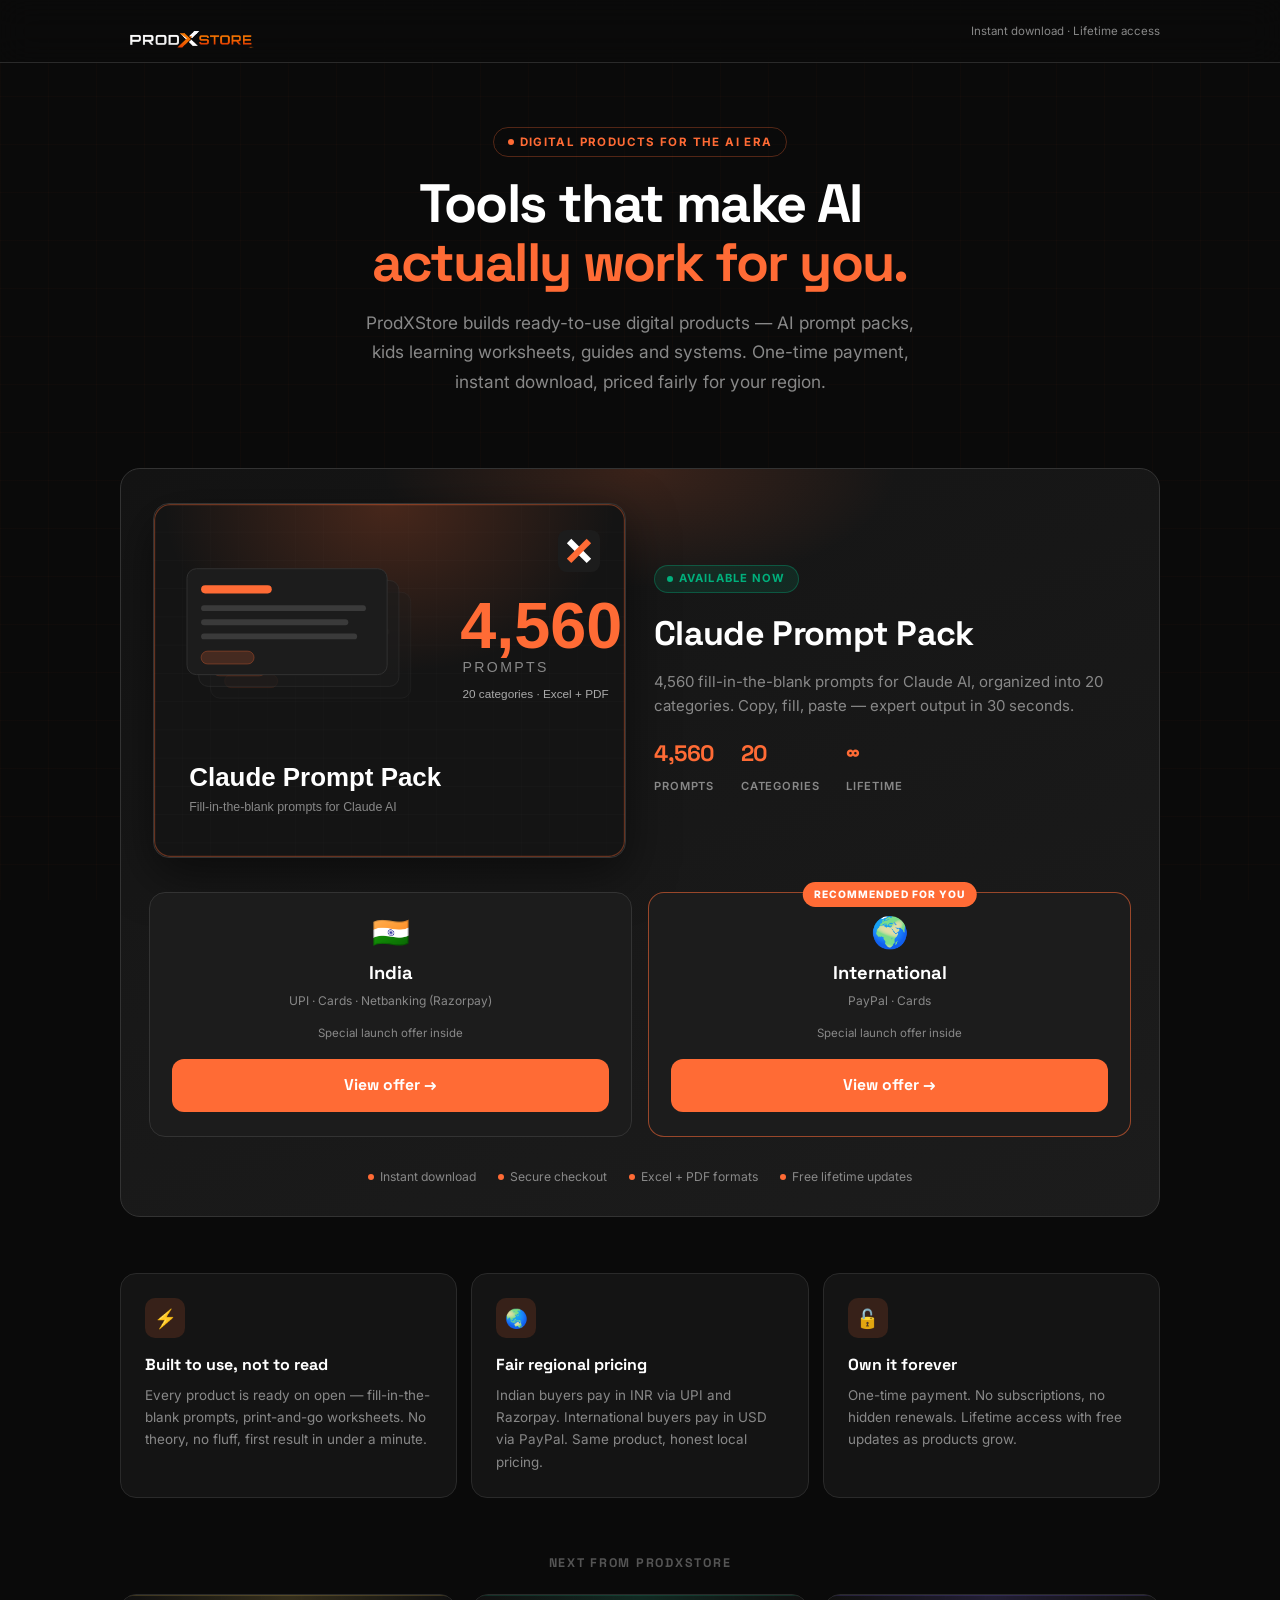
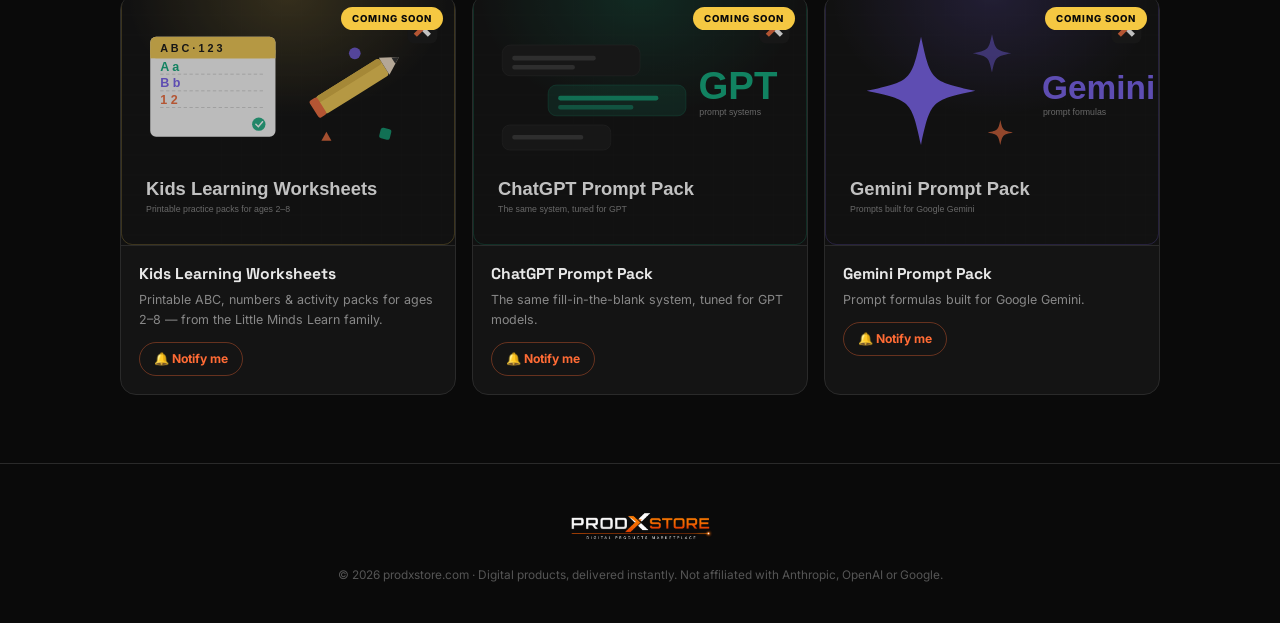
==== index.html @ 508f43ea "gumload updated" ====
<!DOCTYPE html>
<html lang="en">

<head>
  <meta charset="UTF-8" />
  <meta name="viewport" content="width=device-width,initial-scale=1.0" />
  <title>ProdXStore — Digital Products for the AI Era</title>
  <meta name="description"
    content="ProdXStore builds ready-to-use digital products — AI prompt packs, kids learning worksheets, guides and tools. Instant download, lifetime access, regional pricing." />
  <link rel="icon" type="image/png" href="/favicon-32.png" />
  <link rel="apple-touch-icon" href="/icon-192.png" />
  <link rel="preconnect" href="https://fonts.googleapis.com" />
  <link rel="preconnect" href="https://fonts.gstatic.com" crossorigin />
  <link
    href="https://fonts.googleapis.com/css2?family=Space+Grotesk:wght@400;500;600;700;800&family=Inter:wght@300;400;500;600&display=swap"
    rel="stylesheet" />
  <style>
    /* ── RESET & BASE ────────────────────────────────────── */
    *,
    *::before,
    *::after {
      box-sizing: border-box;
      margin: 0;
      padding: 0
    }

    html {
      scroll-behavior: smooth
    }

    body {
      font-family: 'Inter', sans-serif;
      background: #0A0A0A;
      color: #E8E8E8;
      line-height: 1.6;
      overflow-x: hidden
    }

    button {
      cursor: pointer;
      font-family: inherit;
      border: none;
      outline: none
    }

    a {
      color: inherit;
      text-decoration: none
    }

    img,
    svg {
      display: block;
      max-width: 100%
    }

    /* ── CSS VARS ────────────────────────────────────────── */
    :root {
      --bg: #0A0A0A;
      --s1: #141414;
      --s2: #1C1C1C;
      --s3: #242424;
      --border: #2A2A2A;
      --border2: #333;
      --or: #FF6B35;
      --or2: #C0501F;
      --or3: rgba(255, 107, 53, 0.15);
      --wh: #FFFFFF;
      --tx: #E8E8E8;
      --mu: #888;
      --su: #555;
      --gold: #F5C842;
      --green: #00B07C;
      --purple: #7B61FF;
    }

    /* ── BACKGROUND GRID ─────────────────────────────────── */
    body::before {
      content: '';
      position: fixed;
      inset: 0;
      background-image: linear-gradient(rgba(255, 107, 53, 0.025) 1px, transparent 1px), linear-gradient(90deg, rgba(255, 107, 53, 0.025) 1px, transparent 1px);
      background-size: 48px 48px;
      pointer-events: none;
      z-index: 0
    }

    .wrap {
      max-width: 1080px;
      margin: 0 auto;
      padding: 0 20px;
      position: relative;
      z-index: 1
    }

    /* ── NAVBAR ──────────────────────────────────────────── */
    nav {
      position: sticky;
      top: 0;
      z-index: 100;
      background: rgba(10, 10, 10, .9);
      backdrop-filter: blur(16px);
      border-bottom: 1px solid var(--border)
    }

    .nav-in {
      max-width: 1080px;
      margin: 0 auto;
      padding: 0 20px;
      height: 62px;
      display: flex;
      align-items: center;
      justify-content: space-between
    }

    .brand {
      display: flex;
      align-items: center;
      gap: 10px
    }

    .brand .mark {
      width: 32px;
      height: 32px;
      flex-shrink: 0
    }

    .brand .word {
      font-family: 'Space Grotesk', sans-serif;
      font-weight: 800;
      font-size: 1.15rem;
      color: var(--wh);
      letter-spacing: -.02em
    }

    .brand .word span {
      color: var(--or)
    }

    .nav-note {
      font-size: .72rem;
      color: var(--mu);
      display: none
    }

    @media(min-width:600px) {
      .nav-note {
        display: block
      }
    }

    /* ── HERO ────────────────────────────────────────────── */
    .hero {
      padding: 64px 0 36px;
      text-align: center
    }

    .eyebrow {
      display: inline-flex;
      align-items: center;
      gap: 6px;
      font-size: .72rem;
      font-weight: 700;
      letter-spacing: .12em;
      text-transform: uppercase;
      color: var(--or);
      border: 1px solid rgba(255, 107, 53, .3);
      border-radius: 999px;
      padding: 5px 14px;
      margin-bottom: 18px
    }

    .eyebrow::before {
      content: '';
      width: 6px;
      height: 6px;
      border-radius: 50%;
      background: var(--or);
      animation: pulse 2s infinite
    }

    @keyframes pulse {

      0%,
      100% {
        opacity: 1
      }

      50% {
        opacity: .35
      }
    }

    .hero h1 {
      font-family: 'Space Grotesk', sans-serif;
      font-size: clamp(30px, 4.8vw, 54px);
      font-weight: 800;
      color: var(--wh);
      letter-spacing: -.03em;
      line-height: 1.08;
      margin-bottom: 16px
    }

    .hero h1 em {
      font-style: normal;
      color: var(--or)
    }

    .hero p {
      font-size: clamp(.95rem, 1.8vw, 1.08rem);
      color: var(--mu);
      max-width: 560px;
      margin: 0 auto;
      line-height: 1.7
    }

    /* ── FLAGSHIP PRODUCT CARD ───────────────────────────── */
    .shelf {
      padding: 36px 0 8px
    }

    .card {
      background: linear-gradient(160deg, var(--s1), var(--s2));
      border: 1px solid var(--border2);
      border-radius: 20px;
      overflow: hidden;
      position: relative
    }

    .card::before {
      content: '';
      position: absolute;
      top: -120px;
      left: 50%;
      transform: translateX(-50%);
      width: 520px;
      height: 240px;
      background: radial-gradient(ellipse, rgba(255, 107, 53, .16), transparent 70%);
      pointer-events: none
    }

    .card-top {
      display: grid;
      grid-template-columns: 1fr 1fr;
      gap: 28px;
      align-items: center;
      padding: 34px 32px 8px;
      position: relative
    }

    @media(max-width:820px) {
      .card-top {
        grid-template-columns: 1fr;
        padding: 26px 22px 4px
      }
    }

    .card-cover {
      border-radius: 16px;
      overflow: hidden;
      border: 1px solid var(--border2);
      box-shadow: 0 16px 48px rgba(0, 0, 0, .5)
    }

    .card-cover img {
      width: 100%;
      height: auto
    }

    .card-info {
      text-align: left
    }

    @media(max-width:820px) {
      .card-info {
        text-align: center
      }
    }

    .badge-live {
      display: inline-flex;
      align-items: center;
      gap: 6px;
      background: rgba(0, 176, 124, .12);
      border: 1px solid rgba(0, 176, 124, .35);
      color: var(--green);
      font-size: .7rem;
      font-weight: 700;
      letter-spacing: .1em;
      text-transform: uppercase;
      border-radius: 999px;
      padding: 4px 12px;
      margin-bottom: 14px
    }

    .badge-live::before {
      content: '';
      width: 6px;
      height: 6px;
      border-radius: 50%;
      background: var(--green)
    }

    .card-title {
      font-family: 'Space Grotesk', sans-serif;
      font-size: clamp(24px, 3.2vw, 34px);
      font-weight: 800;
      color: var(--wh);
      letter-spacing: -.02em;
      margin-bottom: 8px
    }

    .card-sub {
      color: var(--mu);
      font-size: .94rem;
      margin-bottom: 18px
    }

    .facts {
      display: flex;
      gap: 8px 26px;
      flex-wrap: wrap
    }

    @media(max-width:820px) {
      .facts {
        justify-content: center
      }
    }

    .fact b {
      font-family: 'Space Grotesk', sans-serif;
      display: block;
      font-size: 1.4rem;
      font-weight: 800;
      color: var(--or);
      letter-spacing: -.02em
    }

    .fact span {
      font-size: .7rem;
      color: var(--mu);
      text-transform: uppercase;
      letter-spacing: .08em;
      font-weight: 600
    }

    .doors {
      display: grid;
      grid-template-columns: 1fr 1fr;
      gap: 16px;
      padding: 26px 28px 30px;
      position: relative
    }

    @media(max-width:640px) {
      .doors {
        grid-template-columns: 1fr;
        padding: 22px 18px 24px
      }
    }

    .door {
      display: block;
      background: var(--s2);
      border: 1px solid var(--border2);
      border-radius: 16px;
      padding: 24px 22px;
      text-align: center;
      transition: transform .2s, border-color .2s, box-shadow .2s;
      position: relative
    }

    .door:hover {
      transform: translateY(-3px);
      border-color: var(--or);
      box-shadow: 0 12px 40px rgba(255, 107, 53, .14)
    }

    .door .flag {
      font-size: 1.9rem;
      line-height: 1;
      margin-bottom: 10px
    }

    .door h3 {
      font-family: 'Space Grotesk', sans-serif;
      font-size: 1.15rem;
      font-weight: 700;
      color: var(--wh);
      margin-bottom: 4px
    }

    .door .pay {
      font-size: .75rem;
      color: var(--mu);
      margin-bottom: 14px
    }

    .door .once {
      font-size: .72rem;
      color: var(--mu);
      margin-bottom: 16px
    }

    .door .go {
      display: inline-flex;
      align-items: center;
      justify-content: center;
      gap: 8px;
      width: 100%;
      background: var(--or);
      color: #fff;
      font-family: 'Space Grotesk', sans-serif;
      font-weight: 800;
      font-size: .98rem;
      border-radius: 12px;
      padding: 14px;
      transition: background .2s
    }

    .door:hover .go {
      background: var(--or2)
    }

    .reco {
      position: absolute;
      top: -11px;
      left: 50%;
      transform: translateX(-50%);
      background: var(--or);
      color: #fff;
      font-size: .64rem;
      font-weight: 800;
      letter-spacing: .1em;
      text-transform: uppercase;
      border-radius: 999px;
      padding: 4px 12px;
      white-space: nowrap;
      display: none
    }

    .door.is-reco {
      border-color: rgba(255, 107, 53, .55)
    }

    .door.is-reco .reco {
      display: block
    }

    .trust {
      display: flex;
      justify-content: center;
      gap: 8px 22px;
      flex-wrap: wrap;
      padding: 0 20px 30px;
      position: relative
    }

    .trust span {
      display: flex;
      align-items: center;
      gap: 6px;
      font-size: .76rem;
      color: var(--mu)
    }

    .trust span::before {
      content: '';
      width: 6px;
      height: 6px;
      border-radius: 50%;
      background: var(--or);
      flex-shrink: 0
    }

    /* ── WHY US ──────────────────────────────────────────── */
    .why {
      padding: 48px 0 8px
    }

    .why-grid {
      display: grid;
      grid-template-columns: repeat(3, 1fr);
      gap: 14px
    }

    @media(max-width:760px) {
      .why-grid {
        grid-template-columns: 1fr
      }
    }

    .why-card {
      background: var(--s1);
      border: 1px solid var(--border);
      border-radius: 16px;
      padding: 24px
    }

    .why-card .ic {
      width: 40px;
      height: 40px;
      border-radius: 10px;
      background: var(--or3);
      display: flex;
      align-items: center;
      justify-content: center;
      font-size: 1.15rem;
      margin-bottom: 14px
    }

    .why-card h4 {
      font-family: 'Space Grotesk', sans-serif;
      font-size: 1rem;
      font-weight: 700;
      color: var(--wh);
      margin-bottom: 6px
    }

    .why-card p {
      font-size: .84rem;
      color: var(--mu);
      line-height: 1.65
    }

    /* ── COMING SOON (visual product cards) ──────────────── */
    .soon {
      padding: 48px 0 8px
    }

    .soon-label {
      text-align: center;
      font-family: 'Space Grotesk', sans-serif;
      font-size: .78rem;
      font-weight: 700;
      letter-spacing: .14em;
      text-transform: uppercase;
      color: var(--su);
      margin-bottom: 20px
    }

    .soon-grid {
      display: grid;
      grid-template-columns: repeat(3, 1fr);
      gap: 16px
    }

    @media(max-width:760px) {
      .soon-grid {
        grid-template-columns: 1fr
      }
    }

    .soon-card {
      background: var(--s1);
      border: 1px solid var(--border);
      border-radius: 16px;
      overflow: hidden;
      position: relative;
      transition: transform .2s, border-color .2s
    }

    .soon-card:hover {
      transform: translateY(-3px);
      border-color: var(--border2)
    }

    .soon-cover {
      position: relative;
      border-bottom: 1px solid var(--border)
    }

    .soon-cover img {
      width: 100%;
      height: auto;
      filter: saturate(.85)
    }

    .soon-cover::after {
      content: '';
      position: absolute;
      inset: 0;
      background: rgba(10, 10, 10, .25)
    }

    .soon-tag {
      position: absolute;
      top: 12px;
      right: 12px;
      z-index: 2;
      font-size: .6rem;
      font-weight: 800;
      letter-spacing: .1em;
      text-transform: uppercase;
      color: #0A0A0A;
      background: var(--gold);
      border-radius: 999px;
      padding: 4px 11px
    }

    .soon-body {
      padding: 16px 18px 18px
    }

    .soon-body h4 {
      font-family: 'Space Grotesk', sans-serif;
      font-size: .98rem;
      font-weight: 700;
      color: var(--tx);
      margin-bottom: 3px
    }

    .soon-body p {
      font-size: .78rem;
      color: var(--mu);
      margin-bottom: 12px
    }

    .notify {
      display: inline-flex;
      align-items: center;
      gap: 6px;
      font-size: .76rem;
      font-weight: 700;
      color: var(--or);
      background: none;
      border: 1px solid rgba(255, 107, 53, .35);
      border-radius: 999px;
      padding: 6px 14px;
      transition: background .2s, border-color .2s
    }

    .notify:hover {
      background: var(--or3);
      border-color: var(--or)
    }

    /* ── FOOTER ──────────────────────────────────────────── */
    footer {
      margin-top: 60px;
      border-top: 1px solid var(--border);
      padding: 30px 20px 38px;
      text-align: center;
      position: relative;
      z-index: 1
    }

    .f-brand {
      display: inline-flex;
      align-items: center;
      gap: 9px;
      margin-bottom: 8px
    }

    .f-brand .mark {
      width: 26px;
      height: 26px
    }

    .f-brand .word {
      font-family: 'Space Grotesk', sans-serif;
      font-weight: 800;
      color: var(--wh)
    }

    .f-brand .word span {
      color: var(--or)
    }

    footer p {
      font-size: .74rem;
      color: var(--su)
    }

    .f-links {
      display: flex;
      justify-content: center;
      gap: 18px;
      margin: 8px 0 12px;
      flex-wrap: wrap
    }

    .f-links a {
      font-size: .78rem;
      color: var(--mu);
      transition: color .2s
    }

    .f-links a:hover {
      color: var(--or)
    }

    a:focus-visible,
    button:focus-visible {
      outline: 2px solid var(--or);
      outline-offset: 3px;
      border-radius: 8px
    }

    @media(prefers-reduced-motion:reduce) {

      *,
      *::before,
      *::after {
        animation: none !important;
        transition: none !important
      }
    }
  </style>
</head>

<body>

  <nav>
    <div class="nav-in">
      <a class="brand" href="/" aria-label="ProdXStore home">
        <img src="/assets/logo-nav.png" alt="ProdXStore" style="height:34px;width:auto" />
      </a>
      <div class="nav-note">Instant download · Lifetime access</div>
    </div>
  </nav>

  <header class="hero wrap">
    <div class="eyebrow">Digital products for the AI era</div>
    <h1>Tools that make AI<br /><em>actually work for you.</em></h1>
    <p>ProdXStore builds ready-to-use digital products — AI prompt packs, kids learning worksheets, guides and systems.
      One-time payment, instant download, priced fairly for your region.</p>
  </header>

  <main class="wrap">

    <!-- ═══ FLAGSHIP: CLAUDE PROMPT PACK ═══ -->
    <section class="shelf" aria-label="Claude Prompt Pack">
      <div class="card">
        <div class="card-top">
          <div class="card-cover">
            <img src="/assets/cover-claude.svg" alt="Claude Prompt Pack — 4,560 prompts across 20 categories"
              width="800" height="600" loading="eager" />
          </div>
          <div class="card-info">
            <div class="badge-live">Available now</div>
            <h2 class="card-title">Claude Prompt Pack</h2>
            <p class="card-sub">4,560 fill-in-the-blank prompts for Claude AI, organized into 20 categories. Copy, fill,
              paste — expert output in 30 seconds.</p>
            <div class="facts">
              <div class="fact"><b>4,560</b><span>Prompts</span></div>
              <div class="fact"><b>20</b><span>Categories</span></div>
              <div class="fact"><b>∞</b><span>Lifetime</span></div>
            </div>
          </div>
        </div>

        <div class="doors">
          <a class="door" id="door-in" href="./promptspackindia">
            <span class="reco">Recommended for you</span>
            <div class="flag">🇮🇳</div>
            <h3>India</h3>
            <div class="pay">UPI · Cards · Netbanking (Razorpay)</div>
            <div class="once" style="margin-top:6px">Special launch offer inside</div>
            <span class="go">View offer →</span>
          </a>

          <a class="door" id="door-intl" href="./promptspackinternational">
            <span class="reco">Recommended for you</span>
            <div class="flag">🌍</div>
            <h3>International</h3>
            <div class="pay">PayPal · Cards</div>
            <div class="once" style="margin-top:6px">Special launch offer inside</div>
            <span class="go">View offer →</span>
          </a>
        </div>

        <div class="trust">
          <span>Instant download</span>
          <span>Secure checkout</span>
          <span>Excel + PDF formats</span>
          <span>Free lifetime updates</span>
        </div>
      </div>
    </section>

    <!-- ═══ WHY PRODXSTORE ═══ -->
    <section class="why" aria-label="Why ProdXStore">
      <div class="why-grid">
        <div class="why-card">
          <div class="ic">⚡</div>
          <h4>Built to use, not to read</h4>
          <p>Every product is ready on open — fill-in-the-blank prompts, print-and-go worksheets. No theory, no fluff,
            first result in under a minute.</p>
        </div>
        <div class="why-card">
          <div class="ic">🌏</div>
          <h4>Fair regional pricing</h4>
          <p>Indian buyers pay in INR via UPI and Razorpay. International buyers pay in USD via PayPal. Same product,
            honest local pricing.</p>
        </div>
        <div class="why-card">
          <div class="ic">🔓</div>
          <h4>Own it forever</h4>
          <p>One-time payment. No subscriptions, no hidden renewals. Lifetime access with free updates as products grow.
          </p>
        </div>
      </div>
    </section>

    <!-- ═══ COMING SOON — visual product cards ═══ -->
    <section class="soon" aria-label="Coming soon">
      <div class="soon-label">Next from ProdXStore</div>
      <div class="soon-grid">

        <div class="soon-card">
          <div class="soon-cover">
            <span class="soon-tag">Coming soon</span>
            <img src="/assets/cover-kids.svg" alt="Kids Learning Worksheets — printable practice packs for ages 2 to 8"
              width="800" height="600" loading="lazy" />
          </div>
          <div class="soon-body">
            <h4>Kids Learning Worksheets</h4>
            <p>Printable ABC, numbers &amp; activity packs for ages 2–8 — from the Little Minds Learn family.</p>
            <a class="notify" href="mailto:hello@prodxstore.com?subject=Notify%20me%3A%20Kids%20Worksheets">🔔 Notify
              me</a>
          </div>
        </div>

        <div class="soon-card">
          <div class="soon-cover">
            <span class="soon-tag">Coming soon</span>
            <img src="/assets/cover-chatgpt.svg" alt="ChatGPT Prompt Pack" width="800" height="600" loading="lazy" />
          </div>
          <div class="soon-body">
            <h4>ChatGPT Prompt Pack</h4>
            <p>The same fill-in-the-blank system, tuned for GPT models.</p>
            <a class="notify" href="mailto:hello@prodxstore.com?subject=Notify%20me%3A%20ChatGPT%20Pack">🔔 Notify
              me</a>
          </div>
        </div>

        <div class="soon-card">
          <div class="soon-cover">
            <span class="soon-tag">Coming soon</span>
            <img src="/assets/cover-gemini.svg" alt="Gemini Prompt Pack" width="800" height="600" loading="lazy" />
          </div>
          <div class="soon-body">
            <h4>Gemini Prompt Pack</h4>
            <p>Prompt formulas built for Google Gemini.</p>
            <a class="notify" href="mailto:hello@prodxstore.com?subject=Notify%20me%3A%20Gemini%20Pack">🔔 Notify me</a>
          </div>
        </div>

      </div>
    </section>

  </main>

  <footer>
    <div class="f-brand">
      <img src="/assets/logo-full.png" alt="ProdXStore — Digital Products Marketplace" style="height:64px;width:auto" />
    </div>
    <!-- <div class="f-links">
    <a href="https://prodxstore.com/promptspackindia">Claude Pack — India</a>
    <a href="https://prodxstore.com/promptspackinternational">Claude Pack — International</a>
    <a href="https://littlemindslearn.com">Little Minds Learn</a>
  </div> -->
    <p>© 2026 prodxstore.com · Digital products, delivered instantly. Not affiliated with Anthropic, OpenAI or Google.
    </p>
  </footer>

  <script>
    // Highlight the recommended regional store based on timezone (no auto-redirect).
    (function () {
      try {
        var tz = Intl.DateTimeFormat().resolvedOptions().timeZone || '';
        var isIndia = /Calcutta|Kolkata/i.test(tz);
        document.getElementById(isIndia ? 'door-in' : 'door-intl').classList.add('is-reco');
      } catch (e) { }
    })();
  </script>

</body>

</html>
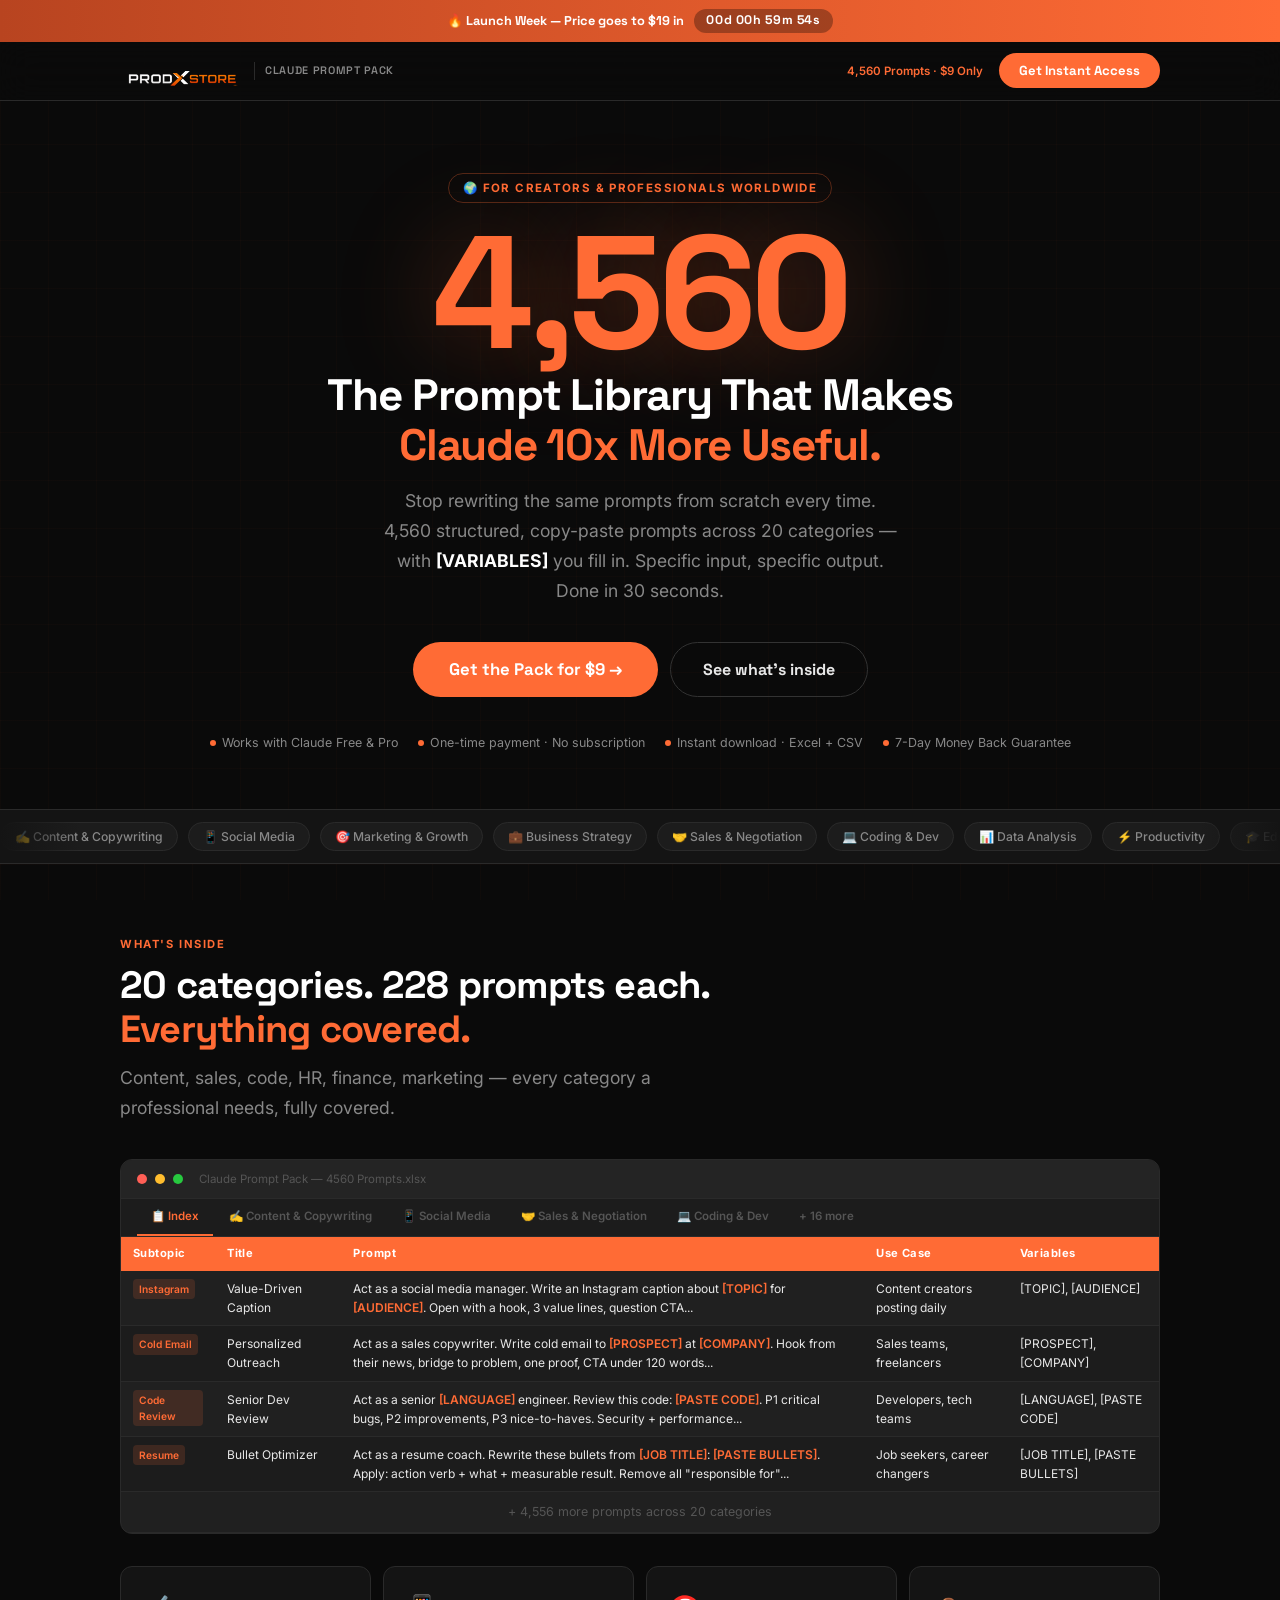
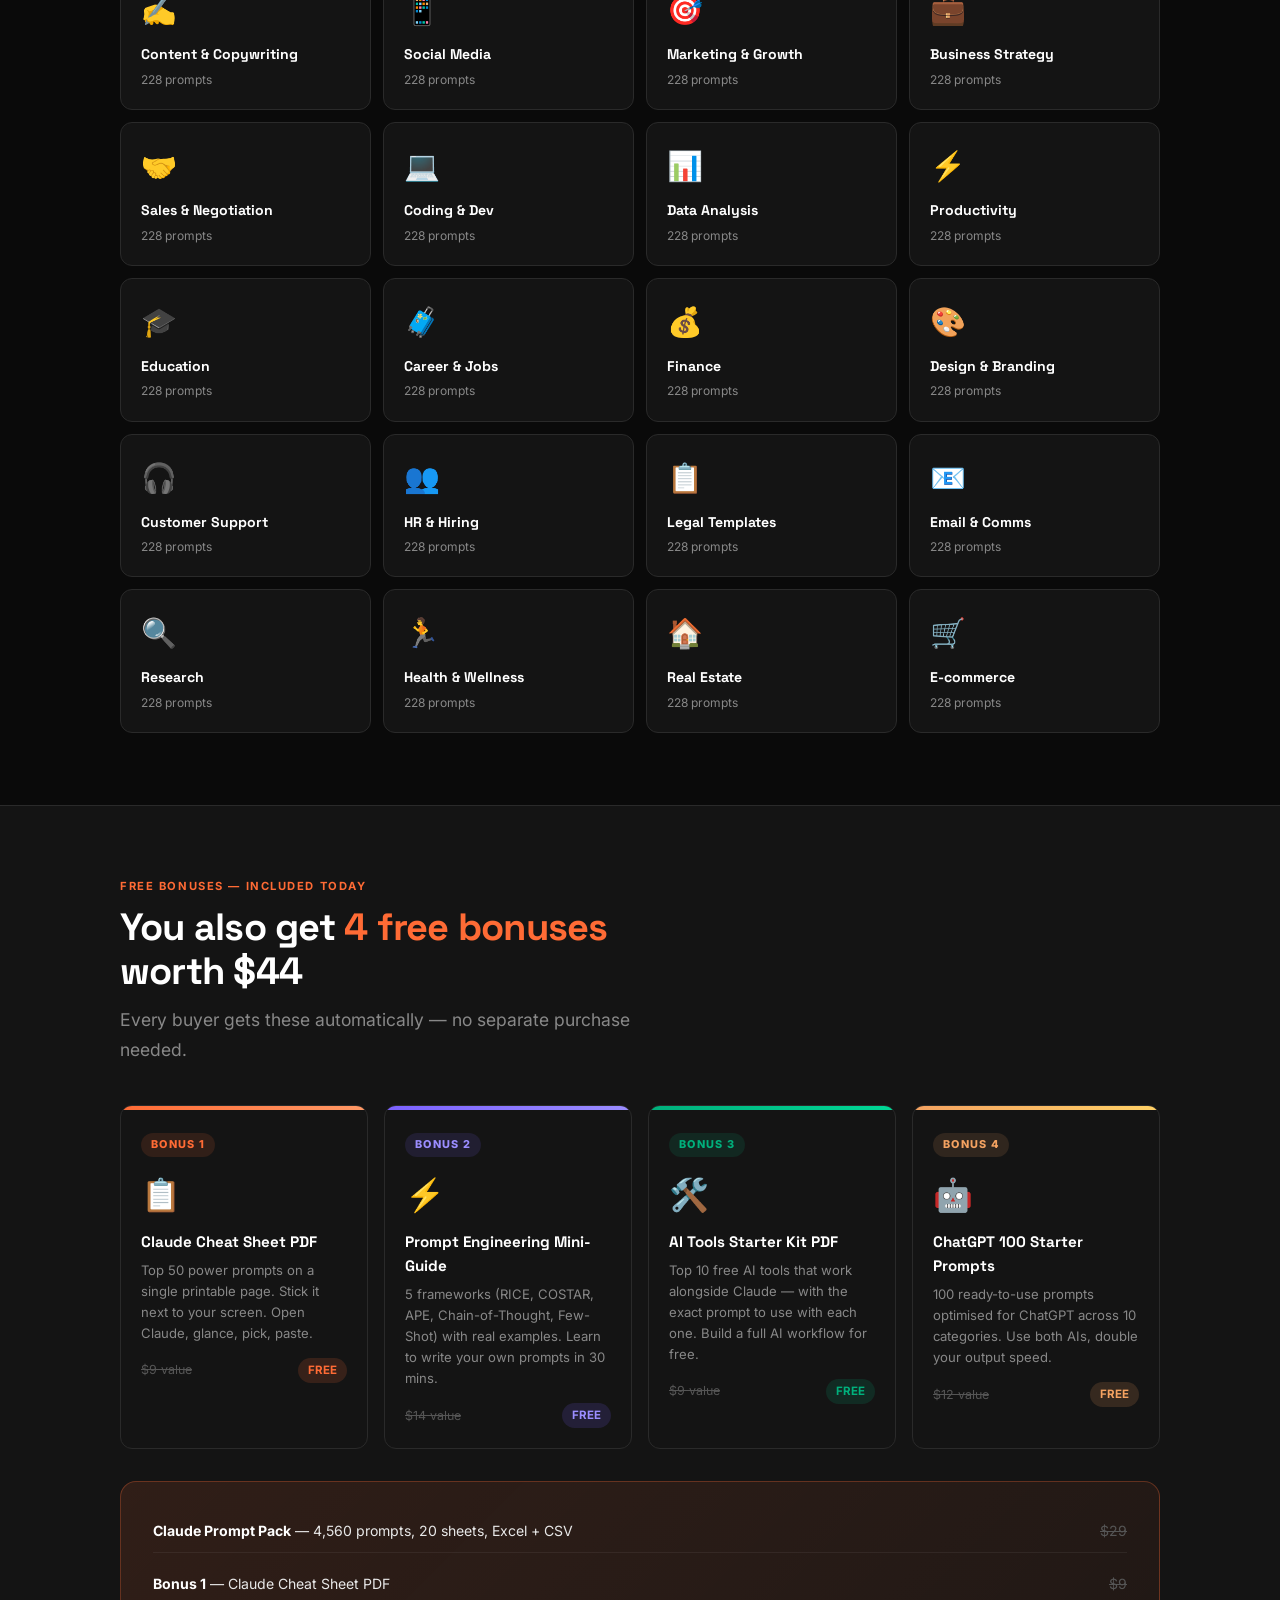
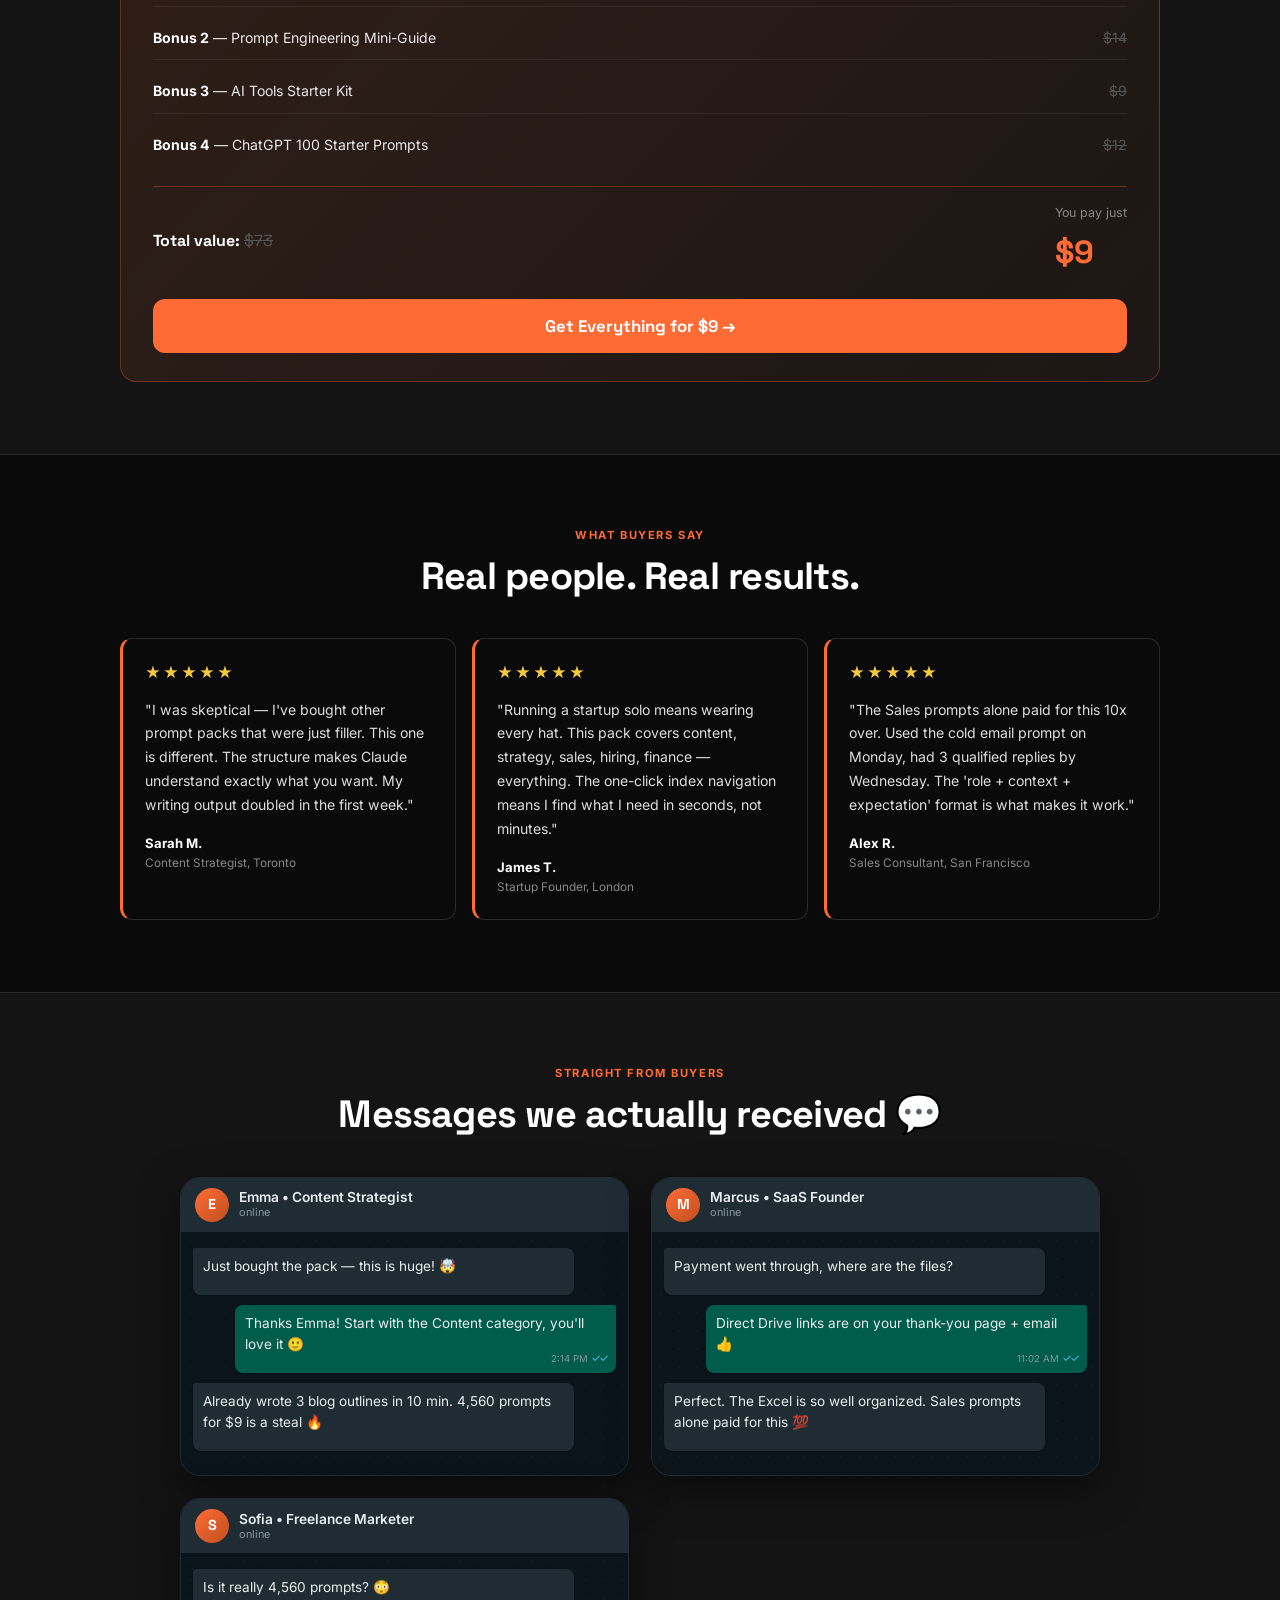
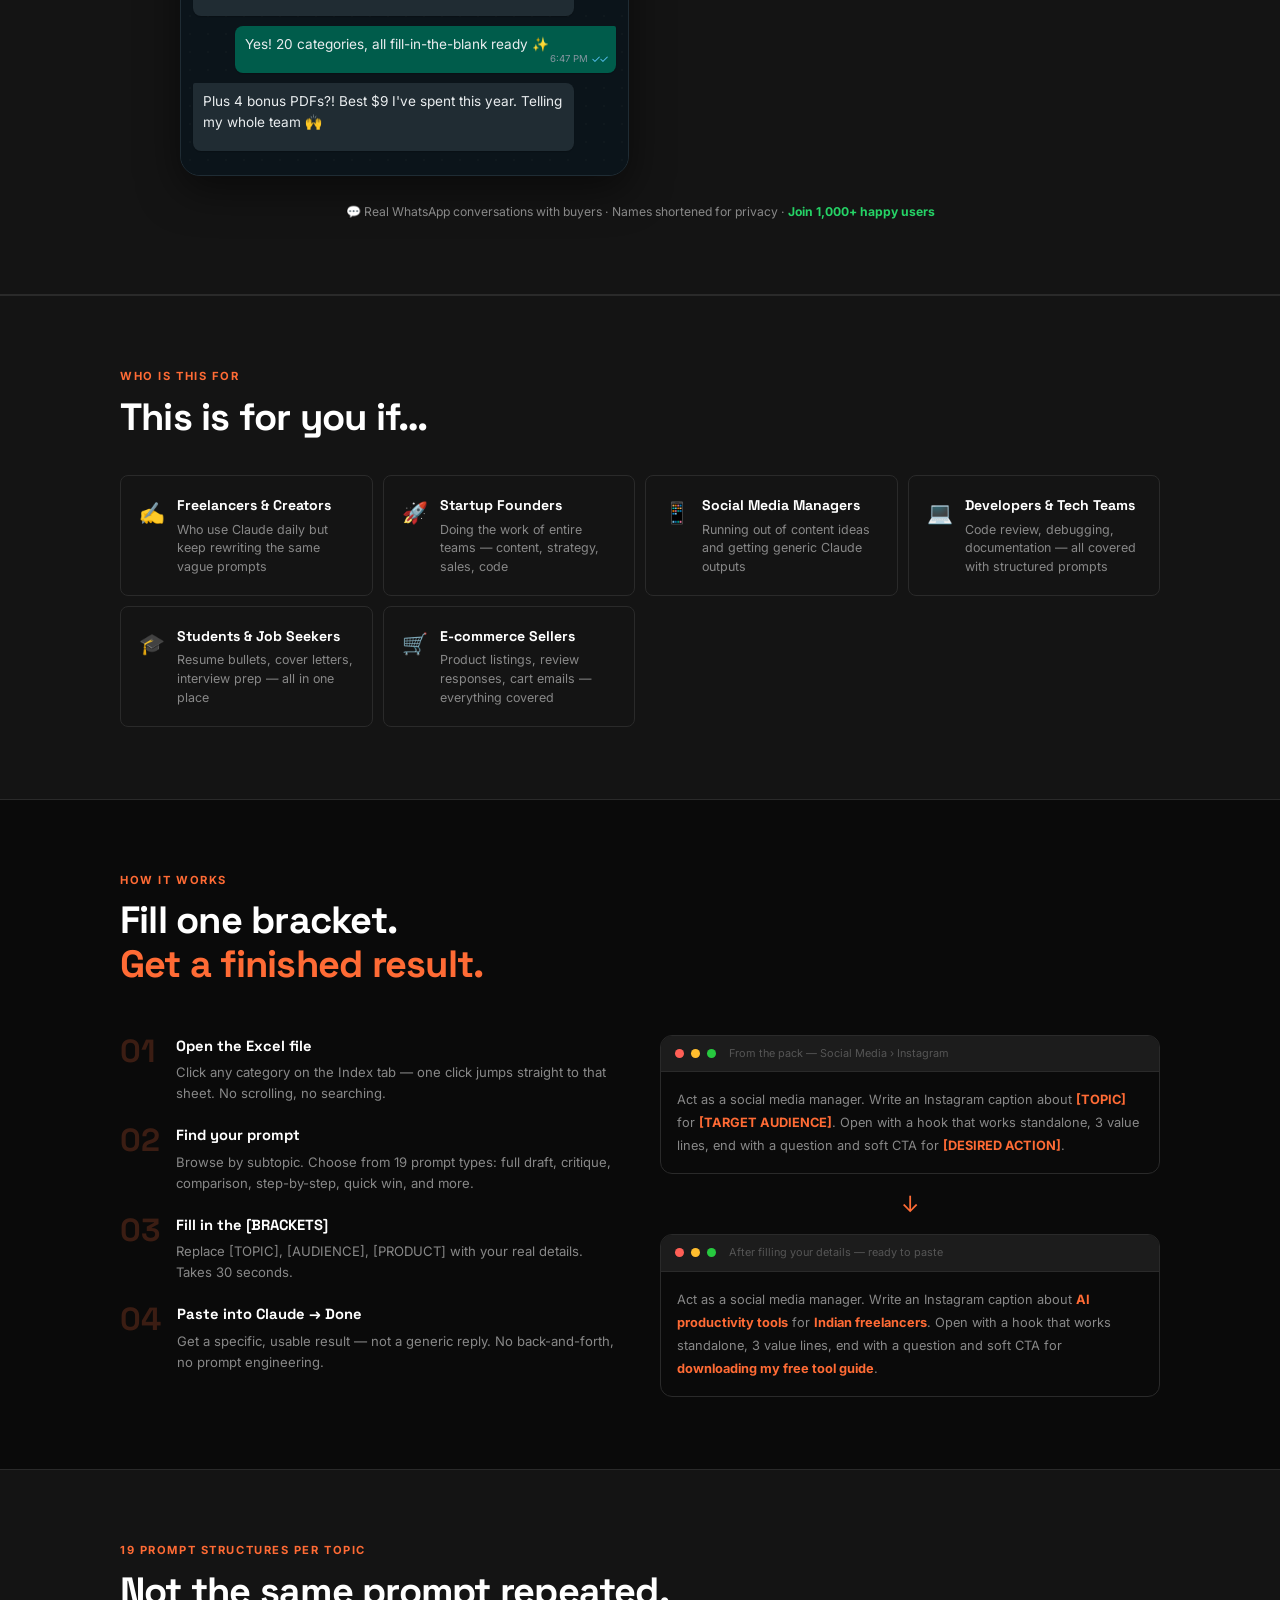
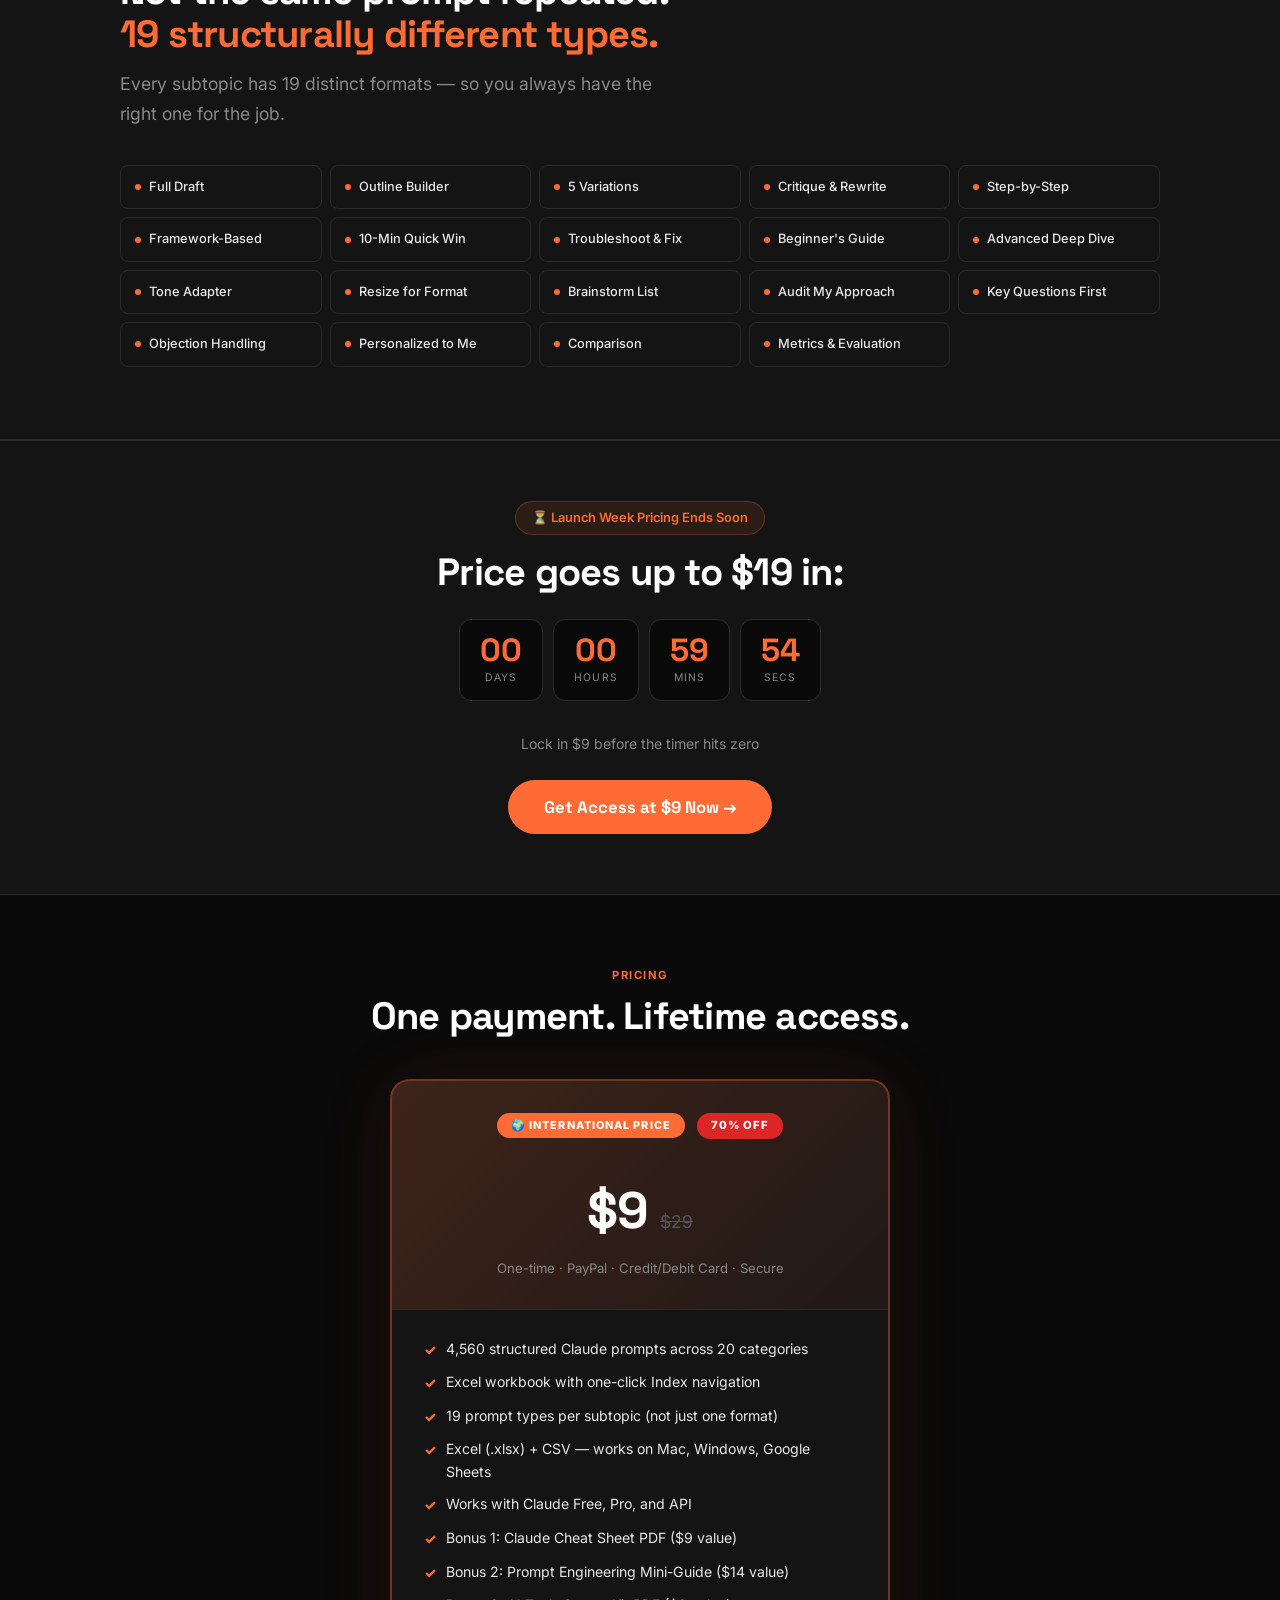
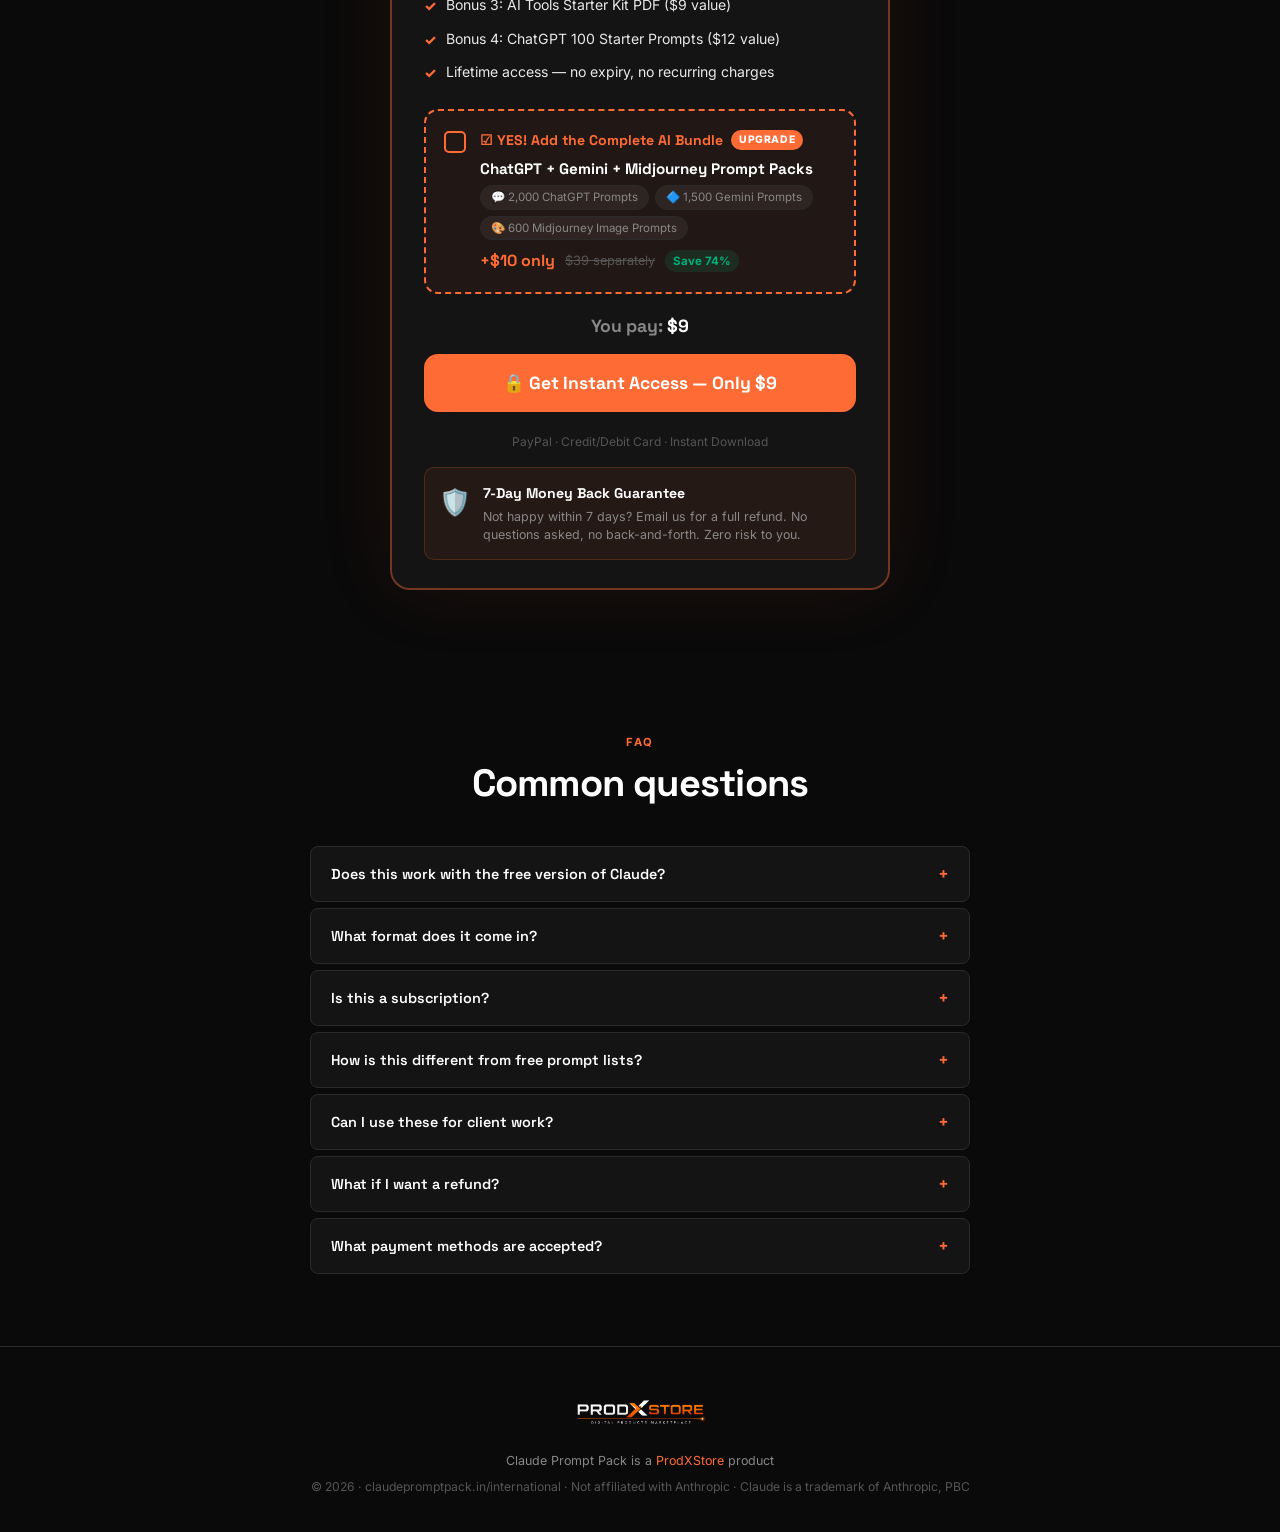
==== commit bafec3c1: "index change" ====
--- a/index.html
+++ b/index.html
@@ -1,882 +1,900 @@
 <!DOCTYPE html>
 <html lang="en">
-
 <head>
-  <meta charset="UTF-8" />
-  <meta name="viewport" content="width=device-width,initial-scale=1.0" />
-  <title>ProdXStore — Digital Products for the AI Era</title>
-  <meta name="description"
-    content="ProdXStore builds ready-to-use digital products — AI prompt packs, kids learning worksheets, guides and tools. Instant download, lifetime access, regional pricing." />
-  <link rel="icon" type="image/png" href="/favicon-32.png" />
-  <link rel="apple-touch-icon" href="/icon-192.png" />
-  <link rel="preconnect" href="https://fonts.googleapis.com" />
-  <link rel="preconnect" href="https://fonts.gstatic.com" crossorigin />
-  <link
-    href="https://fonts.googleapis.com/css2?family=Space+Grotesk:wght@400;500;600;700;800&family=Inter:wght@300;400;500;600&display=swap"
-    rel="stylesheet" />
-  <style>
-    /* ── RESET & BASE ────────────────────────────────────── */
-    *,
-    *::before,
-    *::after {
-      box-sizing: border-box;
-      margin: 0;
-      padding: 0
-    }
-
-    html {
-      scroll-behavior: smooth
-    }
-
-    body {
-      font-family: 'Inter', sans-serif;
-      background: #0A0A0A;
-      color: #E8E8E8;
-      line-height: 1.6;
-      overflow-x: hidden
-    }
-
-    button {
-      cursor: pointer;
-      font-family: inherit;
-      border: none;
-      outline: none
-    }
-
-    a {
-      color: inherit;
-      text-decoration: none
-    }
-
-    img,
-    svg {
-      display: block;
-      max-width: 100%
-    }
-
-    /* ── CSS VARS ────────────────────────────────────────── */
-    :root {
-      --bg: #0A0A0A;
-      --s1: #141414;
-      --s2: #1C1C1C;
-      --s3: #242424;
-      --border: #2A2A2A;
-      --border2: #333;
-      --or: #FF6B35;
-      --or2: #C0501F;
-      --or3: rgba(255, 107, 53, 0.15);
-      --wh: #FFFFFF;
-      --tx: #E8E8E8;
-      --mu: #888;
-      --su: #555;
-      --gold: #F5C842;
-      --green: #00B07C;
-      --purple: #7B61FF;
-    }
-
-    /* ── BACKGROUND GRID ─────────────────────────────────── */
-    body::before {
-      content: '';
-      position: fixed;
-      inset: 0;
-      background-image: linear-gradient(rgba(255, 107, 53, 0.025) 1px, transparent 1px), linear-gradient(90deg, rgba(255, 107, 53, 0.025) 1px, transparent 1px);
-      background-size: 48px 48px;
-      pointer-events: none;
-      z-index: 0
-    }
-
-    .wrap {
-      max-width: 1080px;
-      margin: 0 auto;
-      padding: 0 20px;
-      position: relative;
-      z-index: 1
-    }
-
-    /* ── NAVBAR ──────────────────────────────────────────── */
-    nav {
-      position: sticky;
-      top: 0;
-      z-index: 100;
-      background: rgba(10, 10, 10, .9);
-      backdrop-filter: blur(16px);
-      border-bottom: 1px solid var(--border)
-    }
-
-    .nav-in {
-      max-width: 1080px;
-      margin: 0 auto;
-      padding: 0 20px;
-      height: 62px;
-      display: flex;
-      align-items: center;
-      justify-content: space-between
-    }
-
-    .brand {
-      display: flex;
-      align-items: center;
-      gap: 10px
-    }
-
-    .brand .mark {
-      width: 32px;
-      height: 32px;
-      flex-shrink: 0
-    }
-
-    .brand .word {
-      font-family: 'Space Grotesk', sans-serif;
-      font-weight: 800;
-      font-size: 1.15rem;
-      color: var(--wh);
-      letter-spacing: -.02em
-    }
-
-    .brand .word span {
-      color: var(--or)
-    }
-
-    .nav-note {
-      font-size: .72rem;
-      color: var(--mu);
-      display: none
-    }
-
-    @media(min-width:600px) {
-      .nav-note {
-        display: block
-      }
-    }
-
-    /* ── HERO ────────────────────────────────────────────── */
-    .hero {
-      padding: 64px 0 36px;
-      text-align: center
-    }
-
-    .eyebrow {
-      display: inline-flex;
-      align-items: center;
-      gap: 6px;
-      font-size: .72rem;
-      font-weight: 700;
-      letter-spacing: .12em;
-      text-transform: uppercase;
-      color: var(--or);
-      border: 1px solid rgba(255, 107, 53, .3);
-      border-radius: 999px;
-      padding: 5px 14px;
-      margin-bottom: 18px
-    }
-
-    .eyebrow::before {
-      content: '';
-      width: 6px;
-      height: 6px;
-      border-radius: 50%;
-      background: var(--or);
-      animation: pulse 2s infinite
-    }
-
-    @keyframes pulse {
-
-      0%,
-      100% {
-        opacity: 1
-      }
-
-      50% {
-        opacity: .35
-      }
-    }
-
-    .hero h1 {
-      font-family: 'Space Grotesk', sans-serif;
-      font-size: clamp(30px, 4.8vw, 54px);
-      font-weight: 800;
-      color: var(--wh);
-      letter-spacing: -.03em;
-      line-height: 1.08;
-      margin-bottom: 16px
-    }
-
-    .hero h1 em {
-      font-style: normal;
-      color: var(--or)
-    }
-
-    .hero p {
-      font-size: clamp(.95rem, 1.8vw, 1.08rem);
-      color: var(--mu);
-      max-width: 560px;
-      margin: 0 auto;
-      line-height: 1.7
-    }
-
-    /* ── FLAGSHIP PRODUCT CARD ───────────────────────────── */
-    .shelf {
-      padding: 36px 0 8px
-    }
-
-    .card {
-      background: linear-gradient(160deg, var(--s1), var(--s2));
-      border: 1px solid var(--border2);
-      border-radius: 20px;
-      overflow: hidden;
-      position: relative
-    }
-
-    .card::before {
-      content: '';
-      position: absolute;
-      top: -120px;
-      left: 50%;
-      transform: translateX(-50%);
-      width: 520px;
-      height: 240px;
-      background: radial-gradient(ellipse, rgba(255, 107, 53, .16), transparent 70%);
-      pointer-events: none
-    }
-
-    .card-top {
-      display: grid;
-      grid-template-columns: 1fr 1fr;
-      gap: 28px;
-      align-items: center;
-      padding: 34px 32px 8px;
-      position: relative
-    }
-
-    @media(max-width:820px) {
-      .card-top {
-        grid-template-columns: 1fr;
-        padding: 26px 22px 4px
-      }
-    }
-
-    .card-cover {
-      border-radius: 16px;
-      overflow: hidden;
-      border: 1px solid var(--border2);
-      box-shadow: 0 16px 48px rgba(0, 0, 0, .5)
-    }
-
-    .card-cover img {
-      width: 100%;
-      height: auto
-    }
-
-    .card-info {
-      text-align: left
-    }
-
-    @media(max-width:820px) {
-      .card-info {
-        text-align: center
-      }
-    }
-
-    .badge-live {
-      display: inline-flex;
-      align-items: center;
-      gap: 6px;
-      background: rgba(0, 176, 124, .12);
-      border: 1px solid rgba(0, 176, 124, .35);
-      color: var(--green);
-      font-size: .7rem;
-      font-weight: 700;
-      letter-spacing: .1em;
-      text-transform: uppercase;
-      border-radius: 999px;
-      padding: 4px 12px;
-      margin-bottom: 14px
-    }
-
-    .badge-live::before {
-      content: '';
-      width: 6px;
-      height: 6px;
-      border-radius: 50%;
-      background: var(--green)
-    }
-
-    .card-title {
-      font-family: 'Space Grotesk', sans-serif;
-      font-size: clamp(24px, 3.2vw, 34px);
-      font-weight: 800;
-      color: var(--wh);
-      letter-spacing: -.02em;
-      margin-bottom: 8px
-    }
-
-    .card-sub {
-      color: var(--mu);
-      font-size: .94rem;
-      margin-bottom: 18px
-    }
-
-    .facts {
-      display: flex;
-      gap: 8px 26px;
-      flex-wrap: wrap
-    }
-
-    @media(max-width:820px) {
-      .facts {
-        justify-content: center
-      }
-    }
-
-    .fact b {
-      font-family: 'Space Grotesk', sans-serif;
-      display: block;
-      font-size: 1.4rem;
-      font-weight: 800;
-      color: var(--or);
-      letter-spacing: -.02em
-    }
-
-    .fact span {
-      font-size: .7rem;
-      color: var(--mu);
-      text-transform: uppercase;
-      letter-spacing: .08em;
-      font-weight: 600
-    }
-
-    .doors {
-      display: grid;
-      grid-template-columns: 1fr 1fr;
-      gap: 16px;
-      padding: 26px 28px 30px;
-      position: relative
-    }
-
-    @media(max-width:640px) {
-      .doors {
-        grid-template-columns: 1fr;
-        padding: 22px 18px 24px
-      }
-    }
-
-    .door {
-      display: block;
-      background: var(--s2);
-      border: 1px solid var(--border2);
-      border-radius: 16px;
-      padding: 24px 22px;
-      text-align: center;
-      transition: transform .2s, border-color .2s, box-shadow .2s;
-      position: relative
-    }
-
-    .door:hover {
-      transform: translateY(-3px);
-      border-color: var(--or);
-      box-shadow: 0 12px 40px rgba(255, 107, 53, .14)
-    }
-
-    .door .flag {
-      font-size: 1.9rem;
-      line-height: 1;
-      margin-bottom: 10px
-    }
-
-    .door h3 {
-      font-family: 'Space Grotesk', sans-serif;
-      font-size: 1.15rem;
-      font-weight: 700;
-      color: var(--wh);
-      margin-bottom: 4px
-    }
-
-    .door .pay {
-      font-size: .75rem;
-      color: var(--mu);
-      margin-bottom: 14px
-    }
-
-    .door .once {
-      font-size: .72rem;
-      color: var(--mu);
-      margin-bottom: 16px
-    }
-
-    .door .go {
-      display: inline-flex;
-      align-items: center;
-      justify-content: center;
-      gap: 8px;
-      width: 100%;
-      background: var(--or);
-      color: #fff;
-      font-family: 'Space Grotesk', sans-serif;
-      font-weight: 800;
-      font-size: .98rem;
-      border-radius: 12px;
-      padding: 14px;
-      transition: background .2s
-    }
-
-    .door:hover .go {
-      background: var(--or2)
-    }
-
-    .reco {
-      position: absolute;
-      top: -11px;
-      left: 50%;
-      transform: translateX(-50%);
-      background: var(--or);
-      color: #fff;
-      font-size: .64rem;
-      font-weight: 800;
-      letter-spacing: .1em;
-      text-transform: uppercase;
-      border-radius: 999px;
-      padding: 4px 12px;
-      white-space: nowrap;
-      display: none
-    }
-
-    .door.is-reco {
-      border-color: rgba(255, 107, 53, .55)
-    }
-
-    .door.is-reco .reco {
-      display: block
-    }
-
-    .trust {
-      display: flex;
-      justify-content: center;
-      gap: 8px 22px;
-      flex-wrap: wrap;
-      padding: 0 20px 30px;
-      position: relative
-    }
-
-    .trust span {
-      display: flex;
-      align-items: center;
-      gap: 6px;
-      font-size: .76rem;
-      color: var(--mu)
-    }
-
-    .trust span::before {
-      content: '';
-      width: 6px;
-      height: 6px;
-      border-radius: 50%;
-      background: var(--or);
-      flex-shrink: 0
-    }
-
-    /* ── WHY US ──────────────────────────────────────────── */
-    .why {
-      padding: 48px 0 8px
-    }
-
-    .why-grid {
-      display: grid;
-      grid-template-columns: repeat(3, 1fr);
-      gap: 14px
-    }
-
-    @media(max-width:760px) {
-      .why-grid {
-        grid-template-columns: 1fr
-      }
-    }
-
-    .why-card {
-      background: var(--s1);
-      border: 1px solid var(--border);
-      border-radius: 16px;
-      padding: 24px
-    }
-
-    .why-card .ic {
-      width: 40px;
-      height: 40px;
-      border-radius: 10px;
-      background: var(--or3);
-      display: flex;
-      align-items: center;
-      justify-content: center;
-      font-size: 1.15rem;
-      margin-bottom: 14px
-    }
-
-    .why-card h4 {
-      font-family: 'Space Grotesk', sans-serif;
-      font-size: 1rem;
-      font-weight: 700;
-      color: var(--wh);
-      margin-bottom: 6px
-    }
-
-    .why-card p {
-      font-size: .84rem;
-      color: var(--mu);
-      line-height: 1.65
-    }
-
-    /* ── COMING SOON (visual product cards) ──────────────── */
-    .soon {
-      padding: 48px 0 8px
-    }
-
-    .soon-label {
-      text-align: center;
-      font-family: 'Space Grotesk', sans-serif;
-      font-size: .78rem;
-      font-weight: 700;
-      letter-spacing: .14em;
-      text-transform: uppercase;
-      color: var(--su);
-      margin-bottom: 20px
-    }
-
-    .soon-grid {
-      display: grid;
-      grid-template-columns: repeat(3, 1fr);
-      gap: 16px
-    }
-
-    @media(max-width:760px) {
-      .soon-grid {
-        grid-template-columns: 1fr
-      }
-    }
-
-    .soon-card {
-      background: var(--s1);
-      border: 1px solid var(--border);
-      border-radius: 16px;
-      overflow: hidden;
-      position: relative;
-      transition: transform .2s, border-color .2s
-    }
-
-    .soon-card:hover {
-      transform: translateY(-3px);
-      border-color: var(--border2)
-    }
-
-    .soon-cover {
-      position: relative;
-      border-bottom: 1px solid var(--border)
-    }
-
-    .soon-cover img {
-      width: 100%;
-      height: auto;
-      filter: saturate(.85)
-    }
-
-    .soon-cover::after {
-      content: '';
-      position: absolute;
-      inset: 0;
-      background: rgba(10, 10, 10, .25)
-    }
-
-    .soon-tag {
-      position: absolute;
-      top: 12px;
-      right: 12px;
-      z-index: 2;
-      font-size: .6rem;
-      font-weight: 800;
-      letter-spacing: .1em;
-      text-transform: uppercase;
-      color: #0A0A0A;
-      background: var(--gold);
-      border-radius: 999px;
-      padding: 4px 11px
-    }
-
-    .soon-body {
-      padding: 16px 18px 18px
-    }
-
-    .soon-body h4 {
-      font-family: 'Space Grotesk', sans-serif;
-      font-size: .98rem;
-      font-weight: 700;
-      color: var(--tx);
-      margin-bottom: 3px
-    }
-
-    .soon-body p {
-      font-size: .78rem;
-      color: var(--mu);
-      margin-bottom: 12px
-    }
-
-    .notify {
-      display: inline-flex;
-      align-items: center;
-      gap: 6px;
-      font-size: .76rem;
-      font-weight: 700;
-      color: var(--or);
-      background: none;
-      border: 1px solid rgba(255, 107, 53, .35);
-      border-radius: 999px;
-      padding: 6px 14px;
-      transition: background .2s, border-color .2s
-    }
-
-    .notify:hover {
-      background: var(--or3);
-      border-color: var(--or)
-    }
-
-    /* ── FOOTER ──────────────────────────────────────────── */
-    footer {
-      margin-top: 60px;
-      border-top: 1px solid var(--border);
-      padding: 30px 20px 38px;
-      text-align: center;
-      position: relative;
-      z-index: 1
-    }
-
-    .f-brand {
-      display: inline-flex;
-      align-items: center;
-      gap: 9px;
-      margin-bottom: 8px
-    }
-
-    .f-brand .mark {
-      width: 26px;
-      height: 26px
-    }
-
-    .f-brand .word {
-      font-family: 'Space Grotesk', sans-serif;
-      font-weight: 800;
-      color: var(--wh)
-    }
-
-    .f-brand .word span {
-      color: var(--or)
-    }
-
-    footer p {
-      font-size: .74rem;
-      color: var(--su)
-    }
-
-    .f-links {
-      display: flex;
-      justify-content: center;
-      gap: 18px;
-      margin: 8px 0 12px;
-      flex-wrap: wrap
-    }
-
-    .f-links a {
-      font-size: .78rem;
-      color: var(--mu);
-      transition: color .2s
-    }
-
-    .f-links a:hover {
-      color: var(--or)
-    }
-
-    a:focus-visible,
-    button:focus-visible {
-      outline: 2px solid var(--or);
-      outline-offset: 3px;
-      border-radius: 8px
-    }
-
-    @media(prefers-reduced-motion:reduce) {
-
-      *,
-      *::before,
-      *::after {
-        animation: none !important;
-        transition: none !important
-      }
-    }
-  </style>
+<meta charset="UTF-8"/>
+<meta name="viewport" content="width=device-width,initial-scale=1.0"/>
+<title>Claude Prompt Pack — 4,560 Prompts | $9 Only | claudepromptpack.in</title>
+<meta name="description" content="Stop writing Claude prompts from scratch. 4,560 ready-to-use prompts across 20 categories. Copy, fill the blanks, paste. Get results in 30 seconds. $9 one-time."/>
+<link rel="preconnect" href="https://fonts.googleapis.com"/>
+<link rel="preconnect" href="https://fonts.gstatic.com" crossorigin/>
+<link href="https://fonts.googleapis.com/css2?family=Space+Grotesk:wght@400;500;600;700;800&family=Inter:wght@300;400;500;600&display=swap" rel="stylesheet"/>
+<!-- Razorpay not used on international page -->
+<style>
+/* ── RESET & BASE ────────────────────────────────────── */
+*,*::before,*::after{box-sizing:border-box;margin:0;padding:0}
+html{scroll-behavior:smooth}
+body{font-family:'Inter',sans-serif;background:#0A0A0A;color:#E8E8E8;line-height:1.6;overflow-x:hidden}
+button{cursor:pointer;font-family:inherit;border:none;outline:none}
+a{color:inherit;text-decoration:none}
+img{display:block;max-width:100%}
+
+/* ── CSS VARS ────────────────────────────────────────── */
+:root{
+  --bg:#0A0A0A;--s1:#141414;--s2:#1C1C1C;--s3:#242424;
+  --border:#2A2A2A;--border2:#333;
+  --or:#FF6B35;--or2:#C0501F;--or3:rgba(255,107,53,0.15);
+  --wh:#FFFFFF;--tx:#E8E8E8;--mu:#888;--su:#555;
+  --rd:12px;--rd2:8px;
+  --gold:#F5C842;--green:#00B07C;--purple:#7B61FF;
+}
+
+/* ── BACKGROUND GRID ─────────────────────────────────── */
+body::before{content:'';position:fixed;inset:0;background-image:linear-gradient(rgba(255,107,53,0.025) 1px,transparent 1px),linear-gradient(90deg,rgba(255,107,53,0.025) 1px,transparent 1px);background-size:48px 48px;pointer-events:none;z-index:0}
+
+/* ── LAYOUT ──────────────────────────────────────────── */
+.wrap{max-width:1080px;margin:0 auto;padding:0 20px}
+.wrap-sm{max-width:680px;margin:0 auto;padding:0 20px}
+section{position:relative;z-index:1}
+
+/* ── TYPOGRAPHY ──────────────────────────────────────── */
+.eyebrow{display:inline-flex;align-items:center;gap:6px;font-size:.72rem;font-weight:700;letter-spacing:.12em;text-transform:uppercase;color:var(--or);border:1px solid rgba(255,107,53,.3);border-radius:999px;padding:5px 14px;margin-bottom:18px}
+.h1{font-family:'Space Grotesk',sans-serif;font-size:clamp(32px,5vw,56px);font-weight:800;color:var(--wh);letter-spacing:-.03em;line-height:1.1;margin-bottom:16px}
+.h2{font-family:'Space Grotesk',sans-serif;font-size:clamp(24px,3.5vw,38px);font-weight:700;color:var(--wh);letter-spacing:-.02em;line-height:1.15;margin-bottom:12px}
+.h3{font-family:'Space Grotesk',sans-serif;font-size:1.1rem;font-weight:700;color:var(--wh);margin-bottom:8px}
+.sub{font-size:clamp(.95rem,1.8vw,1.1rem);color:var(--mu);max-width:560px;line-height:1.7}
+.or{color:var(--or)}
+
+/* ── BUTTONS ─────────────────────────────────────────── */
+.btn{display:inline-flex;align-items:center;justify-content:center;gap:8px;font-family:'Space Grotesk',sans-serif;font-weight:700;border-radius:999px;transition:all .2s;cursor:pointer}
+.btn-primary{background:var(--or);color:#fff;padding:16px 36px;font-size:1.05rem}
+.btn-primary:hover{background:var(--or2);transform:translateY(-1px)}
+.btn-ghost{background:transparent;color:var(--tx);padding:16px 32px;font-size:1rem;border:1px solid var(--border2)}
+.btn-ghost:hover{border-color:var(--mu)}
+.btn-full{width:100%;border-radius:14px;padding:18px;font-size:1.1rem;font-weight:800}
+
+/* ── URGENCY TOP BANNER ───────────────────────────────── */
+#top-banner{background:linear-gradient(90deg,#B84420,var(--or),#B84420);background-size:200% 100%;animation:banner-move 4s linear infinite;padding:9px 20px;text-align:center;position:relative;z-index:200}
+@keyframes banner-move{0%{background-position:0%}100%{background-position:200%}}
+#top-banner p{font-family:'Space Grotesk',sans-serif;font-size:.8rem;font-weight:700;color:#fff;display:flex;align-items:center;justify-content:center;gap:10px;flex-wrap:wrap}
+#banner-timer{background:rgba(0,0,0,.3);padding:2px 12px;border-radius:999px;font-size:.78rem;letter-spacing:.05em}
+
+/* ── NAVBAR ──────────────────────────────────────────── */
+nav{position:sticky;top:0;z-index:100;background:rgba(10,10,10,.9);backdrop-filter:blur(16px);border-bottom:1px solid var(--border)}
+.nav-in{max-width:1080px;margin:0 auto;padding:0 20px;height:58px;display:flex;align-items:center;justify-content:space-between}
+.logo{font-family:'Space Grotesk',sans-serif;font-weight:800;font-size:1.1rem;color:var(--wh)}
+.logo span{color:var(--or)}
+.nav-right{display:flex;align-items:center;gap:16px}
+.nav-badge{font-size:.72rem;color:var(--or);font-weight:600;display:none}
+@media(min-width:600px){.nav-badge{display:block}}
+.nav-cta{background:var(--or);color:#fff;font-family:'Space Grotesk',sans-serif;font-weight:700;font-size:.82rem;padding:9px 20px;border-radius:999px;transition:background .2s}
+.nav-cta:hover{background:var(--or2)}
+
+/* ── HERO ────────────────────────────────────────────── */
+.hero{padding:72px 20px 56px;text-align:center;overflow:hidden}
+.hero-num{font-family:'Space Grotesk',sans-serif;font-size:clamp(80px,15vw,160px);font-weight:800;color:var(--or);line-height:.9;letter-spacing:-.04em;text-shadow:0 0 100px rgba(255,107,53,.35);margin-bottom:6px}
+.hero-h1{font-family:'Space Grotesk',sans-serif;font-size:clamp(26px,4vw,44px);font-weight:800;color:var(--wh);letter-spacing:-.025em;line-height:1.12;margin-bottom:16px}
+.hero-sub{font-size:clamp(.95rem,1.8vw,1.1rem);color:var(--mu);max-width:520px;margin:0 auto 36px;line-height:1.7}
+.hero-ctas{display:flex;gap:12px;justify-content:center;flex-wrap:wrap;margin-bottom:36px}
+.trust-row{display:flex;align-items:center;justify-content:center;gap:6px 20px;flex-wrap:wrap}
+.trust-item{display:flex;align-items:center;gap:6px;font-size:.78rem;color:var(--mu)}
+.trust-dot{width:6px;height:6px;border-radius:50%;background:var(--or);flex-shrink:0}
+
+/* ── TICKER STRIP ────────────────────────────────────── */
+.ticker-wrap{overflow:hidden;border-top:1px solid var(--border);border-bottom:1px solid var(--border);background:var(--s1);padding:12px 0;position:relative;z-index:1}
+.ticker-wrap::before,.ticker-wrap::after{content:'';position:absolute;top:0;bottom:0;width:80px;z-index:2;pointer-events:none}
+.ticker-wrap::before{left:0;background:linear-gradient(90deg,var(--s1),transparent)}
+.ticker-wrap::after{right:0;background:linear-gradient(-90deg,var(--s1),transparent)}
+.ticker-track{display:flex;gap:10px;animation:ticker 30s linear infinite;width:max-content}
+.ticker-track:hover{animation-play-state:paused}
+@keyframes ticker{from{transform:translateX(0)}to{transform:translateX(-50%)}}
+.chip{white-space:nowrap;font-size:.76rem;font-weight:500;color:var(--mu);border:1px solid var(--border);border-radius:999px;padding:4px 14px;background:var(--s2);flex-shrink:0}
+
+/* ── SECTION LAYOUT ──────────────────────────────────── */
+.section{padding:72px 0}
+.section-sm{padding:52px 0}
+.section-dark{background:var(--s1);border-top:1px solid var(--border);border-bottom:1px solid var(--border)}
+.sec-label{font-size:.7rem;font-weight:700;letter-spacing:.14em;text-transform:uppercase;color:var(--or);margin-bottom:10px}
+.sec-center{text-align:center}
+.sec-center .sub{margin:0 auto}
+
+/* ── PRODUCT PREVIEW (CSS mockup) ───────────────────────*/
+.product-preview{background:var(--s2);border:1px solid var(--border);border-radius:var(--rd);overflow:hidden;margin-top:36px}
+.pp-bar{background:var(--s3);padding:10px 16px;display:flex;align-items:center;gap:8px;border-bottom:1px solid var(--border)}
+.pp-dot{width:10px;height:10px;border-radius:50%}
+.pp-tabs{display:flex;gap:2px;overflow-x:auto;padding:0 16px;background:var(--s2);border-bottom:1px solid var(--border)}
+.pp-tab{padding:8px 14px;font-size:.72rem;font-weight:600;white-space:nowrap;color:var(--su);border-bottom:2px solid transparent;cursor:default}
+.pp-tab.active{color:var(--or);border-bottom-color:var(--or)}
+.pp-table{width:100%;border-collapse:collapse;font-size:.75rem}
+.pp-table th{background:var(--or);color:#fff;font-weight:700;padding:8px 12px;text-align:left;font-size:.7rem;letter-spacing:.04em}
+.pp-table td{padding:8px 12px;border-bottom:1px solid var(--border);color:var(--tx);vertical-align:top}
+.pp-table tr:nth-child(even) td{background:rgba(255,255,255,.02)}
+.pp-tag{display:inline-block;font-size:.64rem;background:var(--or3);color:var(--or);border-radius:4px;padding:2px 6px;font-weight:600}
+.pp-var{color:var(--or);font-weight:600}
+
+/* ── WHAT YOU GET (3-col) ────────────────────────────── */
+.get-grid{display:grid;grid-template-columns:repeat(auto-fit,minmax(200px,1fr));gap:12px;margin-top:40px}
+.get-card{background:var(--s1);border:1px solid var(--border);border-radius:var(--rd);padding:20px;transition:border-color .2s}
+.get-card:hover{border-color:rgba(255,107,53,.4)}
+.get-icon{font-size:1.8rem;margin-bottom:10px}
+.get-name{font-family:'Space Grotesk',sans-serif;font-size:.88rem;font-weight:700;color:var(--wh);margin-bottom:4px}
+.get-count{font-size:.75rem;color:var(--mu)}
+
+/* ── BONUS CARDS ─────────────────────────────────────── */
+.bonus-grid{display:grid;grid-template-columns:repeat(auto-fit,minmax(240px,1fr));gap:16px;margin-top:40px}
+.bonus-card{background:var(--s1);border:1px solid var(--border);border-radius:var(--rd);overflow:hidden;position:relative}
+.bonus-top{height:4px}
+.bonus-body{padding:20px}
+.bonus-num{display:inline-block;font-size:.68rem;font-weight:800;letter-spacing:.12em;text-transform:uppercase;padding:3px 10px;border-radius:999px;margin-bottom:12px}
+.bonus-title{font-family:'Space Grotesk',sans-serif;font-size:.95rem;font-weight:700;color:var(--wh);margin-bottom:6px}
+.bonus-desc{font-size:.82rem;color:var(--mu);line-height:1.6;margin-bottom:14px}
+.bonus-foot{display:flex;align-items:center;justify-content:space-between}
+.bonus-value{font-size:.78rem;color:var(--su);text-decoration:line-through}
+.bonus-free{font-size:.72rem;font-weight:700;padding:3px 10px;border-radius:999px}
+
+/* ── VALUE STACK BOX ─────────────────────────────────── */
+.value-box{background:linear-gradient(135deg,rgba(255,107,53,.12),rgba(255,107,53,.04));border:1px solid rgba(255,107,53,.3);border-radius:16px;padding:28px 32px;margin-top:32px}
+.value-rows{display:flex;flex-direction:column;gap:10px;margin-bottom:20px}
+.value-row{display:flex;align-items:center;justify-content:space-between;padding:10px 0;border-bottom:1px solid rgba(255,255,255,.06)}
+.value-row:last-child{border-bottom:none}
+.value-label{font-size:.88rem;color:var(--tx)}
+.value-label strong{color:var(--wh)}
+.value-price{font-size:.88rem;color:var(--su);text-decoration:line-through}
+.value-total-row{display:flex;align-items:center;justify-content:space-between;padding-top:16px;border-top:1px solid rgba(255,107,53,.3)}
+.value-total-label{font-family:'Space Grotesk',sans-serif;font-size:1rem;font-weight:700;color:var(--wh)}
+.value-total-price{font-family:'Space Grotesk',sans-serif;font-size:2rem;font-weight:800;color:var(--or)}
+
+/* ── TESTIMONIALS ────────────────────────────────────── */
+.testi-grid{display:grid;grid-template-columns:repeat(auto-fit,minmax(260px,1fr));gap:16px;margin-top:40px}
+.testi-card{background:var(--bg);border:1px solid var(--border);border-left:3px solid var(--or);border-radius:var(--rd);padding:22px}
+.stars{color:var(--gold);font-size:.95rem;margin-bottom:12px;letter-spacing:2px}
+.testi-text{font-size:.88rem;color:#ddd;line-height:1.7;margin-bottom:16px}
+.testi-name{font-size:.82rem;font-weight:700;color:var(--wh)}
+.testi-role{font-size:.74rem;color:var(--mu)}
+
+/* ── WHO IS THIS FOR ─────────────────────────────────── */
+.who-grid{display:grid;grid-template-columns:repeat(auto-fit,minmax(230px,1fr));gap:10px;margin-top:36px}
+.who-card{background:var(--s1);border:1px solid var(--border);border-radius:var(--rd2);padding:18px;display:flex;gap:12px;align-items:flex-start;transition:border-color .2s}
+.who-card:hover{border-color:rgba(255,107,53,.4)}
+.who-icon{font-size:1.3rem;flex-shrink:0;margin-top:2px}
+.who-name{font-family:'Space Grotesk',sans-serif;font-size:.88rem;font-weight:700;color:var(--wh);margin-bottom:4px}
+.who-desc{font-size:.78rem;color:var(--mu);line-height:1.5}
+
+/* ── HOW IT WORKS ────────────────────────────────────── */
+.how-grid{display:grid;grid-template-columns:1fr 1fr;gap:40px;align-items:start;margin-top:48px}
+@media(max-width:680px){.how-grid{grid-template-columns:1fr}}
+.step-list{display:flex;flex-direction:column;gap:20px}
+.step-item{display:flex;gap:16px;align-items:flex-start}
+.step-num{font-family:'Space Grotesk',sans-serif;font-size:2rem;font-weight:800;color:rgba(255,107,53,.2);line-height:1;flex-shrink:0;min-width:40px}
+.step-title{font-family:'Space Grotesk',sans-serif;font-size:.92rem;font-weight:700;color:var(--wh);margin-bottom:4px}
+.step-desc{font-size:.82rem;color:var(--mu);line-height:1.6}
+.demo-cards{display:flex;flex-direction:column;gap:12px}
+.demo-card{background:var(--bg);border:1px solid var(--border);border-radius:var(--rd);overflow:hidden}
+.demo-header{background:var(--s2);padding:9px 14px;display:flex;align-items:center;gap:7px;border-bottom:1px solid var(--border)}
+.demo-dot2{width:9px;height:9px;border-radius:50%}
+.demo-label{font-size:.68rem;color:var(--su);margin-left:6px}
+.demo-body{padding:16px;font-size:.8rem;color:var(--mu);line-height:1.8}
+.demo-var{color:var(--or);font-weight:700}
+.demo-arrow{text-align:center;font-size:1.4rem;color:var(--or)}
+
+/* ── PROMPT TYPES ────────────────────────────────────── */
+.types-grid{display:grid;grid-template-columns:repeat(auto-fill,minmax(180px,1fr));gap:8px;margin-top:36px}
+.type-pill{display:flex;align-items:center;gap:8px;background:var(--s1);border:1px solid var(--border);border-radius:var(--rd2);padding:11px 14px;transition:border-color .2s}
+.type-pill:hover{border-color:rgba(255,107,53,.35)}
+.type-dot{width:6px;height:6px;border-radius:50%;background:var(--or);flex-shrink:0}
+.type-name{font-size:.8rem;color:var(--tx);font-weight:500}
+
+/* ── COUNTDOWN ───────────────────────────────────────── */
+.countdown-wrap{text-align:center;padding:60px 20px}
+.cd-boxes{display:flex;gap:10px;justify-content:center;flex-wrap:wrap;margin:24px 0 32px}
+.cd-box{background:var(--bg);border:1px solid var(--border);border-radius:var(--rd);padding:14px 20px;min-width:70px;text-align:center}
+.cd-num{font-family:'Space Grotesk',sans-serif;font-size:2rem;font-weight:800;color:var(--or);line-height:1}
+.cd-label{font-size:.65rem;color:var(--mu);text-transform:uppercase;letter-spacing:.1em;margin-top:4px}
+.cd-warning{display:inline-block;background:rgba(255,107,53,.1);border:1px solid rgba(255,107,53,.25);color:var(--or);font-size:.8rem;font-weight:600;padding:6px 16px;border-radius:999px;margin-bottom:16px}
+
+/* ── PRICING ─────────────────────────────────────────── */
+.pricing-box{max-width:500px;margin:0 auto;background:var(--s1);border:2px solid rgba(255,107,53,.4);border-radius:20px;overflow:hidden;box-shadow:0 0 80px rgba(255,107,53,.08)}
+.pricing-head{background:linear-gradient(135deg,rgba(255,107,53,.18),rgba(255,107,53,.05));border-bottom:1px solid var(--border);padding:30px 32px;text-align:center}
+.pricing-badge{display:inline-block;background:var(--or);color:#fff;font-size:.68rem;font-weight:800;letter-spacing:.1em;text-transform:uppercase;border-radius:999px;padding:4px 14px;margin-bottom:16px}
+.pricing-badge2{display:inline-block;background:#DC2626;color:#fff;font-size:.7rem;font-weight:800;letter-spacing:.08em;text-transform:uppercase;border-radius:999px;padding:4px 14px;margin-left:8px}
+.price-row{display:flex;align-items:baseline;justify-content:center;gap:12px;margin-bottom:6px}
+.price-main{font-family:'Space Grotesk',sans-serif;font-size:3.2rem;font-weight:800;color:var(--wh);letter-spacing:-.02em}
+.price-orig{font-size:1.1rem;color:var(--su);text-decoration:line-through}
+.price-note{font-size:.82rem;color:var(--mu)}
+.pricing-body{padding:28px 32px}
+.features-list{list-style:none;display:flex;flex-direction:column;gap:10px;margin-bottom:24px}
+.features-list li{display:flex;align-items:flex-start;gap:10px;font-size:.88rem;color:var(--tx)}
+.features-list li::before{content:'✓';color:var(--or);font-weight:800;flex-shrink:0;margin-top:1px}
+.pay-btn{width:100%;background:var(--or);color:#fff;font-family:'Space Grotesk',sans-serif;font-weight:800;font-size:1.1rem;padding:18px;border-radius:14px;transition:background .2s,transform .15s;margin-bottom:10px}
+.pay-btn:hover{background:var(--or2);transform:translateY(-1px)}
+.pay-note{font-size:.75rem;color:var(--su);text-align:center;margin-bottom:16px}
+.guarantee-box{background:rgba(255,107,53,.07);border:1px solid rgba(255,107,53,.2);border-radius:10px;padding:14px;display:flex;gap:12px;align-items:flex-start}
+.guarantee-icon{font-size:1.6rem;flex-shrink:0}
+.guarantee-title{font-family:'Space Grotesk',sans-serif;font-size:.88rem;font-weight:700;color:var(--wh);margin-bottom:3px}
+.guarantee-text{font-size:.78rem;color:var(--mu);line-height:1.5}
+
+/* ── FAQ ─────────────────────────────────────────────── */
+.faq-list{max-width:660px;margin:40px auto 0;display:flex;flex-direction:column;gap:6px}
+.faq-item{background:var(--s1);border:1px solid var(--border);border-radius:var(--rd2);overflow:hidden}
+.faq-q{width:100%;background:none;color:var(--wh);font-family:'Space Grotesk',sans-serif;font-size:.9rem;font-weight:600;padding:16px 20px;text-align:left;display:flex;justify-content:space-between;align-items:center;gap:16px;transition:background .15s}
+.faq-q:hover{background:var(--s2)}
+.faq-icon{color:var(--or);font-size:1.1rem;transition:transform .25s;flex-shrink:0}
+.faq-item.open .faq-icon{transform:rotate(45deg)}
+.faq-a{display:none;padding:0 20px 16px;font-size:.86rem;color:var(--mu);line-height:1.7}
+.faq-item.open .faq-a{display:block}
+
+/* ── MOBILE STICKY BAR ───────────────────────────────── */
+#sticky-bar{display:none;position:fixed;bottom:0;left:0;right:0;z-index:999;background:#0F0F0F;border-top:1px solid var(--border);padding:12px 16px;box-shadow:0 -6px 24px rgba(0,0,0,.6)}
+.sticky-in{display:flex;align-items:center;justify-content:space-between;gap:12px;max-width:460px;margin:0 auto}
+.sticky-text-top{font-size:.7rem;color:var(--mu)}
+.sticky-text-bot{font-family:'Space Grotesk',sans-serif;font-weight:700;color:var(--wh);font-size:.9rem}
+.sticky-btn{background:var(--or);color:#fff;font-family:'Space Grotesk',sans-serif;font-weight:800;font-size:.85rem;padding:13px 22px;border-radius:999px;white-space:nowrap;flex-shrink:0}
+
+
+/* ── ORDER BUMP ──────────────────────────────────────── */
+.bump-box{border:2px dashed var(--or);border-radius:14px;background:rgba(255,107,53,.06);margin-bottom:18px;transition:background .2s;overflow:hidden}.bump-box:has(.bump-check:checked){background:rgba(255,107,53,.12);border-color:var(--or);border-style:solid}
+.bump-box:hover{background:rgba(255,107,53,.1)}
+.bump-label{display:flex;gap:14px;align-items:flex-start;cursor:pointer;padding:18px;width:100%}
+.bump-check{width:22px;height:22px;border-radius:5px;border:2px solid var(--or);background:transparent;appearance:none;-webkit-appearance:none;flex-shrink:0;margin-top:2px;cursor:pointer;position:relative;transition:background .15s}
+.bump-check:checked{background:var(--or)}
+.bump-check:checked::after{content:'✓';position:absolute;top:50%;left:50%;transform:translate(-50%,-50%);color:#fff;font-size:.85rem;font-weight:800}
+.bump-header{display:flex;align-items:center;gap:8px;margin-bottom:6px}
+.bump-yes{font-family:'Space Grotesk',sans-serif;font-size:.88rem;font-weight:800;color:var(--or)}
+.bump-badge{font-size:.65rem;font-weight:800;background:var(--or);color:#fff;padding:2px 8px;border-radius:999px;letter-spacing:.06em}
+.bump-title{font-family:'Space Grotesk',sans-serif;font-size:.95rem;font-weight:700;color:var(--wh);margin-bottom:4px}
+.bump-items{display:flex;flex-wrap:wrap;gap:6px;margin-bottom:8px}
+.bump-item{font-size:.72rem;background:rgba(255,255,255,.06);border:1px solid var(--border);border-radius:999px;padding:2px 10px;color:var(--mu)}
+.bump-price-row{display:flex;align-items:center;gap:10px;margin-top:6px}
+.bump-extra{font-family:'Space Grotesk',sans-serif;font-size:1rem;font-weight:800;color:var(--or)}
+.bump-old{font-size:.8rem;color:var(--su);text-decoration:line-through}
+.bump-saving{font-size:.72rem;font-weight:700;color:#00B07C;background:rgba(0,176,124,.12);padding:2px 8px;border-radius:999px}
+.price-total{font-family:'Space Grotesk',sans-serif;font-size:1.1rem;font-weight:700;color:var(--mu);text-align:center;margin-bottom:14px;transition:all .3s}
+.price-total span{color:var(--wh);font-weight:800}
+
+/* ── FOOTER ──────────────────────────────────────────── */
+footer{padding:36px 20px;text-align:center;border-top:1px solid var(--border);position:relative;z-index:1}
+.footer-logo{font-family:'Space Grotesk',sans-serif;font-weight:800;font-size:1rem;color:var(--wh);margin-bottom:8px}
+.footer-logo span{color:var(--or)}
+.footer-note{font-size:.76rem;color:var(--su)}
+
+/* ── RESPONSIVE ──────────────────────────────────────── */
+@media(max-width:600px){
+  .hero{padding:52px 16px 40px}
+  .section{padding:52px 0}
+  .pricing-head{padding:22px 20px}
+  .pricing-body{padding:20px}
+  .value-box{padding:20px}
+}
+
+/* ── WHATSAPP TESTIMONIALS ─────────────────────────── */
+.wa-wrap{max-width:920px;margin:40px auto 0}
+.wa-grid{display:grid;grid-template-columns:repeat(auto-fit,minmax(300px,1fr));gap:22px}
+.wa-phone{background:#0B141A;border:1px solid #1F2C34;border-radius:20px;overflow:hidden;box-shadow:0 14px 40px rgba(0,0,0,.5)}
+.wa-top{display:flex;align-items:center;gap:10px;background:#1F2C34;padding:10px 14px}
+.wa-avatar{width:34px;height:34px;border-radius:50%;background:linear-gradient(135deg,#FF6B35,#C0501F);display:flex;align-items:center;justify-content:center;font-family:'Space Grotesk',sans-serif;font-weight:700;color:#fff;font-size:.9rem;flex-shrink:0}
+.wa-meta{line-height:1.25;min-width:0}
+.wa-nm{font-size:.86rem;font-weight:600;color:#E9EDEF;white-space:nowrap;overflow:hidden;text-overflow:ellipsis}
+.wa-status{font-size:.68rem;color:#8696A0}
+.wa-body{padding:16px 12px 14px;background:#0B141A;background-image:radial-gradient(rgba(255,255,255,.02) 1px,transparent 1px);background-size:18px 18px;min-height:120px}
+.wa-msg{position:relative;background:#005C4B;color:#E9EDEF;font-size:.85rem;line-height:1.55;padding:8px 10px 18px;border-radius:8px;border-top-right-radius:2px;max-width:90%;margin:0 0 10px auto;box-shadow:0 1px 1px rgba(0,0,0,.2)}
+.wa-msg.them{background:#202C33;border-top-right-radius:8px;border-top-left-radius:2px;margin:0 auto 10px 0}
+.wa-msg .t{position:absolute;right:9px;bottom:5px;font-size:.6rem;color:#8696A0;display:flex;align-items:center;gap:3px}
+.wa-tick{color:#53BDEB;font-size:.7rem;letter-spacing:-2px}
+.wa-note{text-align:center;font-size:.76rem;color:var(--mu);margin-top:26px}
+.wa-note b{color:#25D366}
+@media(max-width:520px){.wa-grid{grid-template-columns:1fr}}
+
+</style>
 </head>
-
 <body>
 
-  <nav>
-    <div class="nav-in">
-      <a class="brand" href="/" aria-label="ProdXStore home">
-        <img src="/assets/logo-nav.png" alt="ProdXStore" style="height:34px;width:auto" />
-      </a>
-      <div class="nav-note">Instant download · Lifetime access</div>
-    </div>
-  </nav>
-
-  <header class="hero wrap">
-    <div class="eyebrow">Digital products for the AI era</div>
-    <h1>Tools that make AI<br /><em>actually work for you.</em></h1>
-    <p>ProdXStore builds ready-to-use digital products — AI prompt packs, kids learning worksheets, guides and systems.
-      One-time payment, instant download, priced fairly for your region.</p>
-  </header>
-
-  <main class="wrap">
-
-    <!-- ═══ FLAGSHIP: CLAUDE PROMPT PACK ═══ -->
-    <section class="shelf" aria-label="Claude Prompt Pack">
-      <div class="card">
-        <div class="card-top">
-          <div class="card-cover">
-            <img src="/assets/cover-claude.svg" alt="Claude Prompt Pack — 4,560 prompts across 20 categories"
-              width="800" height="600" loading="eager" />
+<!-- ── URGENCY TOP BANNER ─────────────────────────────── -->
+<div id="top-banner">
+  <p>🔥 Launch Week — Price goes to $19 in <span id="banner-timer">loading...</span></p>
+</div>
+
+<!-- ── NAVBAR ─────────────────────────────────────────── -->
+<nav>
+  <div class="nav-in">
+    <a class="logo" href="https://prodxstore.com" style="display:flex;align-items:center;gap:10px" aria-label="ProdXStore home"><img src="/assets/logo-nav.png" alt="ProdXStore" style="height:30px;width:auto"/><span style="font-size:.68rem;color:#888;font-weight:600;letter-spacing:.06em;border-left:1px solid #2A2A2A;padding-left:10px;text-transform:uppercase">Claude Prompt Pack</span></a>
+    <div class="nav-right">
+      <span class="nav-badge">4,560 Prompts · $9 Only</span>
+      <button class="nav-cta" onclick="goTo('pricing')">Get Instant Access</button>
+    </div>
+  </div>
+</nav>
+
+<!-- ── HERO ───────────────────────────────────────────── -->
+<section class="hero">
+  <div class="eyebrow">🌍 For creators &amp; professionals worldwide</div>
+  <div class="hero-num">4,560</div>
+  <h1 class="hero-h1">The Prompt Library That Makes<br/><span class="or">Claude 10x More Useful.</span></h1>
+  <p class="hero-sub">Stop rewriting the same prompts from scratch every time. 4,560 structured, copy-paste prompts across 20 categories — with <strong style="color:#fff">[VARIABLES]</strong> you fill in. Specific input, specific output. Done in 30 seconds.</p>
+  <div class="hero-ctas">
+    <button class="btn btn-primary" onclick="goTo('pricing')">Get the Pack for $9 →</button>
+    <button class="btn btn-ghost" onclick="goTo('inside')">See what's inside</button>
+  </div>
+  <div class="trust-row">
+    <div class="trust-item"><div class="trust-dot"></div>Works with Claude Free &amp; Pro</div>
+    <div class="trust-item"><div class="trust-dot"></div>One-time payment · No subscription</div>
+    <div class="trust-item"><div class="trust-dot"></div>Instant download · Excel + CSV</div>
+    <div class="trust-item"><div class="trust-dot"></div>7-Day Money Back Guarantee</div>
+  </div>
+</section>
+
+<!-- ── CATEGORY TICKER ────────────────────────────────── -->
+<div class="ticker-wrap" style="position:relative;z-index:1">
+  <div class="ticker-track">
+    <span class="chip">✍️ Content & Copywriting</span><span class="chip">📱 Social Media</span><span class="chip">🎯 Marketing & Growth</span><span class="chip">💼 Business Strategy</span><span class="chip">🤝 Sales & Negotiation</span><span class="chip">💻 Coding & Dev</span><span class="chip">📊 Data Analysis</span><span class="chip">⚡ Productivity</span><span class="chip">🎓 Education</span><span class="chip">🧳 Career & Jobs</span><span class="chip">💰 Finance</span><span class="chip">🎨 Design & Branding</span><span class="chip">🎧 Customer Support</span><span class="chip">👥 HR & Hiring</span><span class="chip">📋 Legal Templates</span><span class="chip">📧 Email & Comms</span><span class="chip">🔍 Research</span><span class="chip">🏃 Health & Wellness</span><span class="chip">🏠 Real Estate</span><span class="chip">🛒 E-commerce</span>
+    <span class="chip">✍️ Content & Copywriting</span><span class="chip">📱 Social Media</span><span class="chip">🎯 Marketing & Growth</span><span class="chip">💼 Business Strategy</span><span class="chip">🤝 Sales & Negotiation</span><span class="chip">💻 Coding & Dev</span><span class="chip">📊 Data Analysis</span><span class="chip">⚡ Productivity</span><span class="chip">🎓 Education</span><span class="chip">🧳 Career & Jobs</span><span class="chip">💰 Finance</span><span class="chip">🎨 Design & Branding</span><span class="chip">🎧 Customer Support</span><span class="chip">👥 HR & Hiring</span><span class="chip">📋 Legal Templates</span><span class="chip">📧 Email & Comms</span><span class="chip">🔍 Research</span><span class="chip">🏃 Health & Wellness</span><span class="chip">🏠 Real Estate</span><span class="chip">🛒 E-commerce</span>
+  </div>
+</div>
+
+<!-- ── WHAT'S INSIDE ───────────────────────────────────── -->
+<section class="section" id="inside">
+  <div class="wrap">
+    <div class="sec-label">What's inside</div>
+    <h2 class="h2">20 categories. 228 prompts each.<br/><span class="or">Everything covered.</span></h2>
+    <p class="sub">Content, sales, code, HR, finance, marketing — every category a professional needs, fully covered.</p>
+
+    <!-- Product preview mockup -->
+    <div class="product-preview">
+      <div class="pp-bar">
+        <div class="pp-dot" style="background:#FF5F56"></div>
+        <div class="pp-dot" style="background:#FFBD2E"></div>
+        <div class="pp-dot" style="background:#27C93F"></div>
+        <span style="font-size:.72rem;color:var(--su);margin-left:8px">Claude Prompt Pack — 4560 Prompts.xlsx</span>
+      </div>
+      <div class="pp-tabs">
+        <div class="pp-tab active">📋 Index</div>
+        <div class="pp-tab">✍️ Content & Copywriting</div>
+        <div class="pp-tab">📱 Social Media</div>
+        <div class="pp-tab">🤝 Sales & Negotiation</div>
+        <div class="pp-tab">💻 Coding & Dev</div>
+        <div class="pp-tab">+ 16 more</div>
+      </div>
+      <div style="overflow-x:auto">
+        <table class="pp-table">
+          <tr><th>Subtopic</th><th>Title</th><th>Prompt</th><th>Use Case</th><th>Variables</th></tr>
+          <tr><td><span class="pp-tag">Instagram</span></td><td>Value-Driven Caption</td><td>Act as a social media manager. Write an Instagram caption about <span class="pp-var">[TOPIC]</span> for <span class="pp-var">[AUDIENCE]</span>. Open with a hook, 3 value lines, question CTA...</td><td>Content creators posting daily</td><td>[TOPIC], [AUDIENCE]</td></tr>
+          <tr><td><span class="pp-tag">Cold Email</span></td><td>Personalized Outreach</td><td>Act as a sales copywriter. Write cold email to <span class="pp-var">[PROSPECT]</span> at <span class="pp-var">[COMPANY]</span>. Hook from their news, bridge to problem, one proof, CTA under 120 words...</td><td>Sales teams, freelancers</td><td>[PROSPECT], [COMPANY]</td></tr>
+          <tr><td><span class="pp-tag">Code Review</span></td><td>Senior Dev Review</td><td>Act as a senior <span class="pp-var">[LANGUAGE]</span> engineer. Review this code: <span class="pp-var">[PASTE CODE]</span>. P1 critical bugs, P2 improvements, P3 nice-to-haves. Security + performance...</td><td>Developers, tech teams</td><td>[LANGUAGE], [PASTE CODE]</td></tr>
+          <tr><td><span class="pp-tag">Resume</span></td><td>Bullet Optimizer</td><td>Act as a resume coach. Rewrite these bullets from <span class="pp-var">[JOB TITLE]</span>: <span class="pp-var">[PASTE BULLETS]</span>. Apply: action verb + what + measurable result. Remove all "responsible for"...</td><td>Job seekers, career changers</td><td>[JOB TITLE], [PASTE BULLETS]</td></tr>
+          <tr><td colspan="5" style="text-align:center;padding:10px;color:var(--su);font-size:.78rem">+ 4,556 more prompts across 20 categories</td></tr>
+        </table>
+      </div>
+    </div>
+
+    <!-- Category grid -->
+    <div class="get-grid" style="margin-top:32px">
+      <div class="get-card"><div class="get-icon">✍️</div><div class="get-name">Content & Copywriting</div><div class="get-count">228 prompts</div></div>
+      <div class="get-card"><div class="get-icon">📱</div><div class="get-name">Social Media</div><div class="get-count">228 prompts</div></div>
+      <div class="get-card"><div class="get-icon">🎯</div><div class="get-name">Marketing & Growth</div><div class="get-count">228 prompts</div></div>
+      <div class="get-card"><div class="get-icon">💼</div><div class="get-name">Business Strategy</div><div class="get-count">228 prompts</div></div>
+      <div class="get-card"><div class="get-icon">🤝</div><div class="get-name">Sales & Negotiation</div><div class="get-count">228 prompts</div></div>
+      <div class="get-card"><div class="get-icon">💻</div><div class="get-name">Coding & Dev</div><div class="get-count">228 prompts</div></div>
+      <div class="get-card"><div class="get-icon">📊</div><div class="get-name">Data Analysis</div><div class="get-count">228 prompts</div></div>
+      <div class="get-card"><div class="get-icon">⚡</div><div class="get-name">Productivity</div><div class="get-count">228 prompts</div></div>
+      <div class="get-card"><div class="get-icon">🎓</div><div class="get-name">Education</div><div class="get-count">228 prompts</div></div>
+      <div class="get-card"><div class="get-icon">🧳</div><div class="get-name">Career & Jobs</div><div class="get-count">228 prompts</div></div>
+      <div class="get-card"><div class="get-icon">💰</div><div class="get-name">Finance</div><div class="get-count">228 prompts</div></div>
+      <div class="get-card"><div class="get-icon">🎨</div><div class="get-name">Design & Branding</div><div class="get-count">228 prompts</div></div>
+      <div class="get-card"><div class="get-icon">🎧</div><div class="get-name">Customer Support</div><div class="get-count">228 prompts</div></div>
+      <div class="get-card"><div class="get-icon">👥</div><div class="get-name">HR & Hiring</div><div class="get-count">228 prompts</div></div>
+      <div class="get-card"><div class="get-icon">📋</div><div class="get-name">Legal Templates</div><div class="get-count">228 prompts</div></div>
+      <div class="get-card"><div class="get-icon">📧</div><div class="get-name">Email & Comms</div><div class="get-count">228 prompts</div></div>
+      <div class="get-card"><div class="get-icon">🔍</div><div class="get-name">Research</div><div class="get-count">228 prompts</div></div>
+      <div class="get-card"><div class="get-icon">🏃</div><div class="get-name">Health & Wellness</div><div class="get-count">228 prompts</div></div>
+      <div class="get-card"><div class="get-icon">🏠</div><div class="get-name">Real Estate</div><div class="get-count">228 prompts</div></div>
+      <div class="get-card"><div class="get-icon">🛒</div><div class="get-name">E-commerce</div><div class="get-count">228 prompts</div></div>
+    </div>
+  </div>
+</section>
+
+<!-- ── FREE BONUSES ────────────────────────────────────── -->
+<section class="section section-dark">
+  <div class="wrap">
+    <div class="sec-label">Free Bonuses — Included Today</div>
+    <h2 class="h2">You also get <span class="or">4 free bonuses</span><br/>worth $44</h2>
+    <p class="sub">Every buyer gets these automatically — no separate purchase needed.</p>
+
+    <div class="bonus-grid">
+      <div class="bonus-card">
+        <div class="bonus-top" style="background:linear-gradient(90deg,#FF6B35,#FF9966)"></div>
+        <div class="bonus-body">
+          <div class="bonus-num" style="background:rgba(255,107,53,.12);color:var(--or)">BONUS 1</div>
+          <div style="font-size:2rem;margin-bottom:10px">📋</div>
+          <div class="bonus-title">Claude Cheat Sheet PDF</div>
+          <div class="bonus-desc">Top 50 power prompts on a single printable page. Stick it next to your screen. Open Claude, glance, pick, paste.</div>
+          <div class="bonus-foot">
+            <span class="bonus-value">$9 value</span>
+            <span class="bonus-free" style="background:rgba(255,107,53,.15);color:var(--or)">FREE</span>
           </div>
-          <div class="card-info">
-            <div class="badge-live">Available now</div>
-            <h2 class="card-title">Claude Prompt Pack</h2>
-            <p class="card-sub">4,560 fill-in-the-blank prompts for Claude AI, organized into 20 categories. Copy, fill,
-              paste — expert output in 30 seconds.</p>
-            <div class="facts">
-              <div class="fact"><b>4,560</b><span>Prompts</span></div>
-              <div class="fact"><b>20</b><span>Categories</span></div>
-              <div class="fact"><b>∞</b><span>Lifetime</span></div>
+        </div>
+      </div>
+
+      <div class="bonus-card">
+        <div class="bonus-top" style="background:linear-gradient(90deg,#7B61FF,#9B8DFF)"></div>
+        <div class="bonus-body">
+          <div class="bonus-num" style="background:rgba(123,97,255,.12);color:#9B8DFF">BONUS 2</div>
+          <div style="font-size:2rem;margin-bottom:10px">⚡</div>
+          <div class="bonus-title">Prompt Engineering Mini-Guide</div>
+          <div class="bonus-desc">5 frameworks (RICE, COSTAR, APE, Chain-of-Thought, Few-Shot) with real examples. Learn to write your own prompts in 30 mins.</div>
+          <div class="bonus-foot">
+            <span class="bonus-value">$14 value</span>
+            <span class="bonus-free" style="background:rgba(123,97,255,.15);color:#9B8DFF">FREE</span>
+          </div>
+        </div>
+      </div>
+
+      <div class="bonus-card">
+        <div class="bonus-top" style="background:linear-gradient(90deg,#00B07C,#00D896)"></div>
+        <div class="bonus-body">
+          <div class="bonus-num" style="background:rgba(0,176,124,.12);color:#00B07C">BONUS 3</div>
+          <div style="font-size:2rem;margin-bottom:10px">🛠️</div>
+          <div class="bonus-title">AI Tools Starter Kit PDF</div>
+          <div class="bonus-desc">Top 10 free AI tools that work alongside Claude — with the exact prompt to use with each one. Build a full AI workflow for free.</div>
+          <div class="bonus-foot">
+            <span class="bonus-value">$9 value</span>
+            <span class="bonus-free" style="background:rgba(0,176,124,.15);color:#00B07C">FREE</span>
+          </div>
+        </div>
+      </div>
+
+      <div class="bonus-card">
+        <div class="bonus-top" style="background:linear-gradient(90deg,#F4A261,#FFD166)"></div>
+        <div class="bonus-body">
+          <div class="bonus-num" style="background:rgba(244,162,97,.12);color:#F4A261">BONUS 4</div>
+          <div style="font-size:2rem;margin-bottom:10px">🤖</div>
+          <div class="bonus-title">ChatGPT 100 Starter Prompts</div>
+          <div class="bonus-desc">100 ready-to-use prompts optimised for ChatGPT across 10 categories. Use both AIs, double your output speed.</div>
+          <div class="bonus-foot">
+            <span class="bonus-value">$12 value</span>
+            <span class="bonus-free" style="background:rgba(244,162,97,.15);color:#F4A261">FREE</span>
+          </div>
+        </div>
+      </div>
+    </div>
+
+    <!-- VALUE STACK -->
+    <div class="value-box">
+      <div class="value-rows">
+        <div class="value-row"><span class="value-label"><strong>Claude Prompt Pack</strong> — 4,560 prompts, 20 sheets, Excel + CSV</span><span class="value-price">$29</span></div>
+        <div class="value-row"><span class="value-label"><strong>Bonus 1</strong> — Claude Cheat Sheet PDF</span><span class="value-price">$9</span></div>
+        <div class="value-row"><span class="value-label"><strong>Bonus 2</strong> — Prompt Engineering Mini-Guide</span><span class="value-price">$14</span></div>
+        <div class="value-row"><span class="value-label"><strong>Bonus 3</strong> — AI Tools Starter Kit</span><span class="value-price">$9</span></div>
+        <div class="value-row"><span class="value-label"><strong>Bonus 4</strong> — ChatGPT 100 Starter Prompts</span><span class="value-price">$12</span></div>
+      </div>
+      <div class="value-total-row">
+        <div class="value-total-label">Total value: <span style="text-decoration:line-through;color:var(--su);font-weight:400">$73</span></div>
+        <div><div style="text-align:right;font-size:.78rem;color:var(--mu);margin-bottom:4px">You pay just</div><div class="value-total-price">$9</div></div>
+      </div>
+      <button class="btn btn-primary" style="width:100%;margin-top:20px;border-radius:12px;padding:16px" onclick="goTo('pricing')">
+        Get Everything for $9 →
+      </button>
+    </div>
+  </div>
+</section>
+
+<!-- ── TESTIMONIALS ───────────────────────────────────── -->
+<section class="section">
+  <div class="wrap">
+    <div class="sec-label sec-center" style="text-align:center">What Buyers Say</div>
+    <h2 class="h2 sec-center" style="text-align:center">Real people. Real results.</h2>
+    <div class="testi-grid">
+      <div class="testi-card">
+        <div class="stars">★★★★★</div>
+        <p class="testi-text">"I was skeptical — I've bought other prompt packs that were just filler. This one is different. The structure makes Claude understand exactly what you want. My writing output doubled in the first week."</p>
+        <div class="testi-name">Sarah M.</div>
+        <div class="testi-role">Content Strategist, Toronto</div>
+      </div>
+      <div class="testi-card">
+        <div class="stars">★★★★★</div>
+        <p class="testi-text">"Running a startup solo means wearing every hat. This pack covers content, strategy, sales, hiring, finance — everything. The one-click index navigation means I find what I need in seconds, not minutes."</p>
+        <div class="testi-name">James T.</div>
+        <div class="testi-role">Startup Founder, London</div>
+      </div>
+      <div class="testi-card">
+        <div class="stars">★★★★★</div>
+        <p class="testi-text">"The Sales prompts alone paid for this 10x over. Used the cold email prompt on Monday, had 3 qualified replies by Wednesday. The 'role + context + expectation' format is what makes it work."</p>
+        <div class="testi-name">Alex R.</div>
+        <div class="testi-role">Sales Consultant, San Francisco</div>
+      </div>
+    </div>
+  </div>
+</section>
+<!-- ── WHATSAPP TESTIMONIALS ─────────────────────────── -->
+<section class="section section-dark">
+  <div class="wrap">
+    <div class="sec-label sec-center" style="text-align:center">Straight From Buyers</div>
+    <h2 class="h2 sec-center" style="text-align:center">Messages we actually received 💬</h2>
+    <div class="wa-wrap">
+      <div class="wa-grid">
+
+        <div class="wa-phone">
+          <div class="wa-top"><div class="wa-avatar">E</div><div class="wa-meta"><div class="wa-nm">Emma • Content Strategist</div><div class="wa-status">online</div></div></div>
+          <div class="wa-body">
+            <div class="wa-msg them">Just bought the pack — this is huge! 🤯</div>
+            <div class="wa-msg">Thanks Emma! Start with the Content category, you'll love it 🙂<span class="t">2:14 PM <span class="wa-tick">✓✓</span></span></div>
+            <div class="wa-msg them">Already wrote 3 blog outlines in 10 min. 4,560 prompts for $9 is a steal 🔥</div>
+          </div>
+        </div>
+
+        <div class="wa-phone">
+          <div class="wa-top"><div class="wa-avatar">M</div><div class="wa-meta"><div class="wa-nm">Marcus • SaaS Founder</div><div class="wa-status">online</div></div></div>
+          <div class="wa-body">
+            <div class="wa-msg them">Payment went through, where are the files?</div>
+            <div class="wa-msg">Direct Drive links are on your thank-you page + email 👍<span class="t">11:02 AM <span class="wa-tick">✓✓</span></span></div>
+            <div class="wa-msg them">Perfect. The Excel is so well organized. Sales prompts alone paid for this 💯</div>
+          </div>
+        </div>
+
+        <div class="wa-phone">
+          <div class="wa-top"><div class="wa-avatar">S</div><div class="wa-meta"><div class="wa-nm">Sofia • Freelance Marketer</div><div class="wa-status">online</div></div></div>
+          <div class="wa-body">
+            <div class="wa-msg them">Is it really 4,560 prompts? 😳</div>
+            <div class="wa-msg">Yes! 20 categories, all fill-in-the-blank ready ✨<span class="t">6:47 PM <span class="wa-tick">✓✓</span></span></div>
+            <div class="wa-msg them">Plus 4 bonus PDFs?! Best $9 I've spent this year. Telling my whole team 🙌</div>
+          </div>
+        </div>
+
+      </div>
+      <p class="wa-note">💬 Real WhatsApp conversations with buyers · Names shortened for privacy · <b>Join 1,000+ happy users</b></p>
+    </div>
+  </div>
+</section>
+
+
+<!-- ── WHO IS THIS FOR ────────────────────────────────── -->
+<section class="section section-dark">
+  <div class="wrap">
+    <div class="sec-label">Who Is This For</div>
+    <h2 class="h2">This is for you if…</h2>
+    <div class="who-grid">
+      <div class="who-card"><div class="who-icon">✍️</div><div><div class="who-name">Freelancers & Creators</div><div class="who-desc">Who use Claude daily but keep rewriting the same vague prompts</div></div></div>
+      <div class="who-card"><div class="who-icon">🚀</div><div><div class="who-name">Startup Founders</div><div class="who-desc">Doing the work of entire teams — content, strategy, sales, code</div></div></div>
+      <div class="who-card"><div class="who-icon">📱</div><div><div class="who-name">Social Media Managers</div><div class="who-desc">Running out of content ideas and getting generic Claude outputs</div></div></div>
+      <div class="who-card"><div class="who-icon">💻</div><div><div class="who-name">Developers & Tech Teams</div><div class="who-desc">Code review, debugging, documentation — all covered with structured prompts</div></div></div>
+      <div class="who-card"><div class="who-icon">🎓</div><div><div class="who-name">Students & Job Seekers</div><div class="who-desc">Resume bullets, cover letters, interview prep — all in one place</div></div></div>
+      <div class="who-card"><div class="who-icon">🛒</div><div><div class="who-name">E-commerce Sellers</div><div class="who-desc">Product listings, review responses, cart emails — everything covered</div></div></div>
+    </div>
+  </div>
+</section>
+
+<!-- ── HOW IT WORKS ───────────────────────────────────── -->
+<section class="section">
+  <div class="wrap">
+    <div class="sec-label">How It Works</div>
+    <h2 class="h2">Fill one bracket.<br/><span class="or">Get a finished result.</span></h2>
+    <div class="how-grid">
+      <div class="step-list">
+        <div class="step-item">
+          <div class="step-num">01</div>
+          <div><div class="step-title">Open the Excel file</div><div class="step-desc">Click any category on the Index tab — one click jumps straight to that sheet. No scrolling, no searching.</div></div>
+        </div>
+        <div class="step-item">
+          <div class="step-num">02</div>
+          <div><div class="step-title">Find your prompt</div><div class="step-desc">Browse by subtopic. Choose from 19 prompt types: full draft, critique, comparison, step-by-step, quick win, and more.</div></div>
+        </div>
+        <div class="step-item">
+          <div class="step-num">03</div>
+          <div><div class="step-title">Fill in the [BRACKETS]</div><div class="step-desc">Replace [TOPIC], [AUDIENCE], [PRODUCT] with your real details. Takes 30 seconds.</div></div>
+        </div>
+        <div class="step-item">
+          <div class="step-num">04</div>
+          <div><div class="step-title">Paste into Claude → Done</div><div class="step-desc">Get a specific, usable result — not a generic reply. No back-and-forth, no prompt engineering.</div></div>
+        </div>
+      </div>
+      <div class="demo-cards">
+        <div class="demo-card">
+          <div class="demo-header">
+            <div class="demo-dot2" style="background:#FF5F56"></div>
+            <div class="demo-dot2" style="background:#FFBD2E"></div>
+            <div class="demo-dot2" style="background:#27C93F"></div>
+            <span class="demo-label">From the pack — Social Media › Instagram</span>
+          </div>
+          <div class="demo-body">Act as a social media manager. Write an Instagram caption about <span class="demo-var">[TOPIC]</span> for <span class="demo-var">[TARGET AUDIENCE]</span>. Open with a hook that works standalone, 3 value lines, end with a question and soft CTA for <span class="demo-var">[DESIRED ACTION]</span>.</div>
+        </div>
+        <div class="demo-arrow">↓</div>
+        <div class="demo-card">
+          <div class="demo-header">
+            <div class="demo-dot2" style="background:#FF5F56"></div>
+            <div class="demo-dot2" style="background:#FFBD2E"></div>
+            <div class="demo-dot2" style="background:#27C93F"></div>
+            <span class="demo-label">After filling your details — ready to paste</span>
+          </div>
+          <div class="demo-body">Act as a social media manager. Write an Instagram caption about <span class="demo-var">AI productivity tools</span> for <span class="demo-var">Indian freelancers</span>. Open with a hook that works standalone, 3 value lines, end with a question and soft CTA for <span class="demo-var">downloading my free tool guide</span>.</div>
+        </div>
+      </div>
+    </div>
+  </div>
+</section>
+
+<!-- ── 19 PROMPT TYPES ────────────────────────────────── -->
+<section class="section section-dark">
+  <div class="wrap">
+    <div class="sec-label">19 Prompt Structures Per Topic</div>
+    <h2 class="h2">Not the same prompt repeated.<br/><span class="or">19 structurally different types.</span></h2>
+    <p class="sub">Every subtopic has 19 distinct formats — so you always have the right one for the job.</p>
+    <div class="types-grid">
+      <div class="type-pill"><div class="type-dot"></div><div class="type-name">Full Draft</div></div>
+      <div class="type-pill"><div class="type-dot"></div><div class="type-name">Outline Builder</div></div>
+      <div class="type-pill"><div class="type-dot"></div><div class="type-name">5 Variations</div></div>
+      <div class="type-pill"><div class="type-dot"></div><div class="type-name">Critique & Rewrite</div></div>
+      <div class="type-pill"><div class="type-dot"></div><div class="type-name">Step-by-Step</div></div>
+      <div class="type-pill"><div class="type-dot"></div><div class="type-name">Framework-Based</div></div>
+      <div class="type-pill"><div class="type-dot"></div><div class="type-name">10-Min Quick Win</div></div>
+      <div class="type-pill"><div class="type-dot"></div><div class="type-name">Troubleshoot & Fix</div></div>
+      <div class="type-pill"><div class="type-dot"></div><div class="type-name">Beginner's Guide</div></div>
+      <div class="type-pill"><div class="type-dot"></div><div class="type-name">Advanced Deep Dive</div></div>
+      <div class="type-pill"><div class="type-dot"></div><div class="type-name">Tone Adapter</div></div>
+      <div class="type-pill"><div class="type-dot"></div><div class="type-name">Resize for Format</div></div>
+      <div class="type-pill"><div class="type-dot"></div><div class="type-name">Brainstorm List</div></div>
+      <div class="type-pill"><div class="type-dot"></div><div class="type-name">Audit My Approach</div></div>
+      <div class="type-pill"><div class="type-dot"></div><div class="type-name">Key Questions First</div></div>
+      <div class="type-pill"><div class="type-dot"></div><div class="type-name">Objection Handling</div></div>
+      <div class="type-pill"><div class="type-dot"></div><div class="type-name">Personalized to Me</div></div>
+      <div class="type-pill"><div class="type-dot"></div><div class="type-name">Comparison</div></div>
+      <div class="type-pill"><div class="type-dot"></div><div class="type-name">Metrics & Evaluation</div></div>
+    </div>
+  </div>
+</section>
+
+<!-- ── COUNTDOWN ──────────────────────────────────────── -->
+<section class="section-dark">
+  <div class="wrap">
+    <div class="countdown-wrap">
+      <div class="cd-warning">⏳ Launch Week Pricing Ends Soon</div>
+      <h2 class="h2" style="text-align:center">Price goes up to $19 in:</h2>
+      <div class="cd-boxes">
+        <div class="cd-box"><div class="cd-num" id="cd-d">00</div><div class="cd-label">Days</div></div>
+        <div class="cd-box"><div class="cd-num" id="cd-h">00</div><div class="cd-label">Hours</div></div>
+        <div class="cd-box"><div class="cd-num" id="cd-m">00</div><div class="cd-label">Mins</div></div>
+        <div class="cd-box"><div class="cd-num" id="cd-s">00</div><div class="cd-label">Secs</div></div>
+      </div>
+      <p style="color:var(--mu);font-size:.88rem;margin-bottom:24px">Lock in $9 before the timer hits zero</p>
+      <button class="btn btn-primary" onclick="goTo('pricing')">Get Access at $9 Now →</button>
+    </div>
+  </div>
+</section>
+
+<!-- ── PRICING ────────────────────────────────────────── -->
+<section class="section" id="pricing">
+  <div class="wrap">
+    <div class="sec-label sec-center" style="text-align:center">Pricing</div>
+    <h2 class="h2 sec-center" style="text-align:center;margin-bottom:40px">One payment. Lifetime access.</h2>
+    <div class="pricing-box">
+      <div class="pricing-head">
+        <div>
+          <span class="pricing-badge">🌍 International Price</span>
+          <span class="pricing-badge2">70% OFF</span>
+        </div>
+        <div class="price-row" style="margin-top:16px">
+          <div class="price-main">$9</div>
+          <div class="price-orig">$29</div>
+        </div>
+        <div class="price-note">One-time · PayPal · Credit/Debit Card · Secure</div>
+      </div>
+      <div class="pricing-body">
+        <ul class="features-list">
+          <li>4,560 structured Claude prompts across 20 categories</li>
+          <li>Excel workbook with one-click Index navigation</li>
+          <li>19 prompt types per subtopic (not just one format)</li>
+          <li>Excel (.xlsx) + CSV — works on Mac, Windows, Google Sheets</li>
+          <li>Works with Claude Free, Pro, and API</li>
+          <li>Bonus 1: Claude Cheat Sheet PDF ($9 value)</li>
+          <li>Bonus 2: Prompt Engineering Mini-Guide ($14 value)</li>
+          <li>Bonus 3: AI Tools Starter Kit PDF ($9 value)</li>
+          <li>Bonus 4: ChatGPT 100 Starter Prompts ($12 value)</li>
+          <li>Lifetime access — no expiry, no recurring charges</li>
+        </ul>
+
+        <!-- ORDER BUMP -->
+        <div class="bump-box">
+          <label class="bump-label" for="bump-check">
+            <input type="checkbox" class="bump-check" id="bump-check" onchange="toggleBump(this)"/>
+            <div style="flex:1">
+              <div class="bump-header">
+                <span class="bump-yes">☑ YES! Add the Complete AI Bundle</span>
+                <span class="bump-badge">UPGRADE</span>
+              </div>
+              <div class="bump-title">ChatGPT + Gemini + Midjourney Prompt Packs</div>
+              <div class="bump-items">
+                <span class="bump-item">💬 2,000 ChatGPT Prompts</span>
+                <span class="bump-item">🔷 1,500 Gemini Prompts</span>
+                <span class="bump-item">🎨 600 Midjourney Image Prompts</span>
+              </div>
+              <div class="bump-price-row">
+                <span class="bump-extra">+$10 only</span>
+                <span class="bump-old">$39 separately</span>
+                <span class="bump-saving">Save 74%</span>
+              </div>
             </div>
+          </label>
+        </div>
+        <div class="price-total" id="price-total">You pay: <span>$9</span></div>
+
+        <button class="btn pay-btn" id="pp-trigger" onclick="showPayPal()">
+          🔒 Get Instant Access — Only $9
+        </button>
+        <div id="pp-container" style="margin-bottom:10px"></div>
+        <p class="pay-note">PayPal · Credit/Debit Card · Instant Download</p>
+        <div class="guarantee-box">
+          <div class="guarantee-icon">🛡️</div>
+          <div>
+            <div class="guarantee-title">7-Day Money Back Guarantee</div>
+            <div class="guarantee-text">Not happy within 7 days? Email us for a full refund. No questions asked, no back-and-forth. Zero risk to you.</div>
           </div>
         </div>
-
-        <div class="doors">
-          <a class="door" id="door-in" href="./promptspackindia">
-            <span class="reco">Recommended for you</span>
-            <div class="flag">🇮🇳</div>
-            <h3>India</h3>
-            <div class="pay">UPI · Cards · Netbanking (Razorpay)</div>
-            <div class="once" style="margin-top:6px">Special launch offer inside</div>
-            <span class="go">View offer →</span>
-          </a>
-
-          <a class="door" id="door-intl" href="./promptspackinternational">
-            <span class="reco">Recommended for you</span>
-            <div class="flag">🌍</div>
-            <h3>International</h3>
-            <div class="pay">PayPal · Cards</div>
-            <div class="once" style="margin-top:6px">Special launch offer inside</div>
-            <span class="go">View offer →</span>
-          </a>
-        </div>
-
-        <div class="trust">
-          <span>Instant download</span>
-          <span>Secure checkout</span>
-          <span>Excel + PDF formats</span>
-          <span>Free lifetime updates</span>
-        </div>
-      </div>
-    </section>
-
-    <!-- ═══ WHY PRODXSTORE ═══ -->
-    <section class="why" aria-label="Why ProdXStore">
-      <div class="why-grid">
-        <div class="why-card">
-          <div class="ic">⚡</div>
-          <h4>Built to use, not to read</h4>
-          <p>Every product is ready on open — fill-in-the-blank prompts, print-and-go worksheets. No theory, no fluff,
-            first result in under a minute.</p>
-        </div>
-        <div class="why-card">
-          <div class="ic">🌏</div>
-          <h4>Fair regional pricing</h4>
-          <p>Indian buyers pay in INR via UPI and Razorpay. International buyers pay in USD via PayPal. Same product,
-            honest local pricing.</p>
-        </div>
-        <div class="why-card">
-          <div class="ic">🔓</div>
-          <h4>Own it forever</h4>
-          <p>One-time payment. No subscriptions, no hidden renewals. Lifetime access with free updates as products grow.
-          </p>
-        </div>
-      </div>
-    </section>
-
-    <!-- ═══ COMING SOON — visual product cards ═══ -->
-    <section class="soon" aria-label="Coming soon">
-      <div class="soon-label">Next from ProdXStore</div>
-      <div class="soon-grid">
-
-        <div class="soon-card">
-          <div class="soon-cover">
-            <span class="soon-tag">Coming soon</span>
-            <img src="/assets/cover-kids.svg" alt="Kids Learning Worksheets — printable practice packs for ages 2 to 8"
-              width="800" height="600" loading="lazy" />
-          </div>
-          <div class="soon-body">
-            <h4>Kids Learning Worksheets</h4>
-            <p>Printable ABC, numbers &amp; activity packs for ages 2–8 — from the Little Minds Learn family.</p>
-            <a class="notify" href="mailto:hello@prodxstore.com?subject=Notify%20me%3A%20Kids%20Worksheets">🔔 Notify
-              me</a>
-          </div>
-        </div>
-
-        <div class="soon-card">
-          <div class="soon-cover">
-            <span class="soon-tag">Coming soon</span>
-            <img src="/assets/cover-chatgpt.svg" alt="ChatGPT Prompt Pack" width="800" height="600" loading="lazy" />
-          </div>
-          <div class="soon-body">
-            <h4>ChatGPT Prompt Pack</h4>
-            <p>The same fill-in-the-blank system, tuned for GPT models.</p>
-            <a class="notify" href="mailto:hello@prodxstore.com?subject=Notify%20me%3A%20ChatGPT%20Pack">🔔 Notify
-              me</a>
-          </div>
-        </div>
-
-        <div class="soon-card">
-          <div class="soon-cover">
-            <span class="soon-tag">Coming soon</span>
-            <img src="/assets/cover-gemini.svg" alt="Gemini Prompt Pack" width="800" height="600" loading="lazy" />
-          </div>
-          <div class="soon-body">
-            <h4>Gemini Prompt Pack</h4>
-            <p>Prompt formulas built for Google Gemini.</p>
-            <a class="notify" href="mailto:hello@prodxstore.com?subject=Notify%20me%3A%20Gemini%20Pack">🔔 Notify me</a>
-          </div>
-        </div>
-
-      </div>
-    </section>
-
-  </main>
-
-  <footer>
-    <div class="f-brand">
-      <img src="/assets/logo-full.png" alt="ProdXStore — Digital Products Marketplace" style="height:64px;width:auto" />
-    </div>
-    <!-- <div class="f-links">
-    <a href="https://prodxstore.com/promptspackindia">Claude Pack — India</a>
-    <a href="https://prodxstore.com/promptspackinternational">Claude Pack — International</a>
-    <a href="https://littlemindslearn.com">Little Minds Learn</a>
-  </div> -->
-    <p>© 2026 prodxstore.com · Digital products, delivered instantly. Not affiliated with Anthropic, OpenAI or Google.
-    </p>
-  </footer>
-
-  <script>
-    // Highlight the recommended regional store based on timezone (no auto-redirect).
-    (function () {
-      try {
-        var tz = Intl.DateTimeFormat().resolvedOptions().timeZone || '';
-        var isIndia = /Calcutta|Kolkata/i.test(tz);
-        document.getElementById(isIndia ? 'door-in' : 'door-intl').classList.add('is-reco');
-      } catch (e) { }
-    })();
-  </script>
-
+      </div>
+    </div>
+  </div>
+</section>
+
+<!-- ── FAQ ────────────────────────────────────────────── -->
+<section class="section">
+  <div class="wrap">
+    <div class="sec-label sec-center" style="text-align:center">FAQ</div>
+    <h2 class="h2 sec-center" style="text-align:center">Common questions</h2>
+    <div class="faq-list">
+      <div class="faq-item">
+        <button class="faq-q" onclick="faq(this)">Does this work with the free version of Claude?<span class="faq-icon">+</span></button>
+        <div class="faq-a">Yes — every prompt works with Claude.ai Free, Pro, and the API. No paid plan needed.</div>
+      </div>
+      <div class="faq-item">
+        <button class="faq-q" onclick="faq(this)">What format does it come in?<span class="faq-icon">+</span></button>
+        <div class="faq-a">A single Excel (.xlsx) file and a CSV. Works in Microsoft Excel, Google Sheets, and LibreOffice. All 4 bonus PDFs are also included.</div>
+      </div>
+      <div class="faq-item">
+        <button class="faq-q" onclick="faq(this)">Is this a subscription?<span class="faq-icon">+</span></button>
+        <div class="faq-a">No. One-time $9. Download once, yours forever. No monthly charges, no renewals.</div>
+      </div>
+      <div class="faq-item">
+        <button class="faq-q" onclick="faq(this)">How is this different from free prompt lists?<span class="faq-icon">+</span></button>
+        <div class="faq-a">Free lists give you one-liners. This pack gives structured prompts with a role, context, and variables — plus 19 different format types per topic. Claude gets a clear job description, not a vague request.</div>
+      </div>
+      <div class="faq-item">
+        <button class="faq-q" onclick="faq(this)">Can I use these for client work?<span class="faq-icon">+</span></button>
+        <div class="faq-a">Yes — personal and commercial use both included.</div>
+      </div>
+      <div class="faq-item">
+        <button class="faq-q" onclick="faq(this)">What if I want a refund?<span class="faq-icon">+</span></button>
+        <div class="faq-a">Email us within 7 days for a full refund. No questions, no back-and-forth. We stand behind the product completely.</div>
+      </div>
+      <div class="faq-item">
+        <button class="faq-q" onclick="faq(this)">What payment methods are accepted?<span class="faq-icon">+</span></button>
+        <div class="faq-a">Credit/Debit Cards and PayPal balance — via PayPal's secure checkout. No PayPal account required to pay by card.</div>
+      </div>
+    </div>
+  </div>
+</section>
+
+<!-- ── FOOTER ─────────────────────────────────────────── -->
+<footer>
+  <a href="https://prodxstore.com" aria-label="ProdXStore — Digital Products Marketplace"><img src="/assets/logo-full.png" alt="ProdXStore — Digital Products Marketplace" style="height:58px;width:auto;margin:0 auto 10px;display:block"/></a><div style="font-size:.78rem;color:#888;margin-bottom:6px">Claude Prompt Pack is a <a href="https://prodxstore.com" style="color:#FF6B35;text-decoration:none">ProdXStore</a> product</div>
+  <p class="footer-note">© 2026 · claudepromptpack.in/international · Not affiliated with Anthropic · Claude is a trademark of Anthropic, PBC</p>
+</footer>
+
+<!-- ── MOBILE STICKY BAR ──────────────────────────────── -->
+<div id="sticky-bar">
+  <div class="sticky-in">
+    <div>
+      <div class="sticky-text-top">🔥 Launch price ends soon</div>
+      <div class="sticky-text-bot">4,560 Prompts + 4 Bonuses — <span style="color:var(--or)">$9</span> <span style="text-decoration:line-through;color:var(--su);font-size:.8rem">$29</span></div>
+    </div>
+    <button class="sticky-btn" onclick="goTo('pricing')">Get Access →</button>
+  </div>
+</div>
+
+<!-- ── JS ─────────────────────────────────────────────── -->
+<script>
+/* CONFIG — fill before going live */
+const CFG = {
+  PAYPAL_ID:       'AUL0b-1vtyb6WEmyQ0aurxJmIfLCx6oEdC4yeLXZXNOPxHQI0YAlyuiQP0FYbp_ofy9gdPfV9UrP04Nd',
+  CURRENCY:        'USD',
+  BASE_AMOUNT:     '9.00',
+  BUMP_AMOUNT:     '19.00',
+  BASE_DOWNLOAD:   '/promptspackthank-you?region=intl&plan=base',
+  BUMP_DOWNLOAD:   '/promptspackthank-you?region=intl&plan=bundle',
+};
+
+let bumpActive = false;
+let ppLoaded   = false;
+
+/* ORDER BUMP TOGGLE */
+function toggleBump(chk) {
+  bumpActive = chk.checked;
+  const btn = document.getElementById('pp-trigger');
+  const tot = document.getElementById('price-total');
+  if (bumpActive) {
+    btn.innerHTML  = '🔒 Get Complete Bundle — $19';
+    tot.innerHTML  = 'You pay: <span>$19</span> <small style="color:var(--mu);font-weight:400;font-size:.78rem">(Claude + ChatGPT + Gemini + Midjourney)</small>';
+  } else {
+    btn.innerHTML  = '🔒 Get Instant Access — Only $9';
+    tot.innerHTML  = 'You pay: <span>$9</span>';
+  }
+  // Reset PayPal container so it re-renders with new amount
+  const pp = document.getElementById('pp-container');
+  if (pp) pp.innerHTML = '';
+  ppLoaded = false;
+}
+
+/* PAYPAL */
+function payWithPayPal() {
+  if (!ppLoaded) {
+    ppLoaded = true;
+    const s = document.createElement('script');
+    s.src = `https://www.paypal.com/sdk/js?client-id=${CFG.PAYPAL_ID}&currency=${CFG.CURRENCY}`;
+    s.onload = renderPayPal;
+    document.body.appendChild(s);
+  } else renderPayPal();
+}
+
+function renderPayPal() {
+  const container = document.getElementById('pp-container');
+  if (!container) return;
+  container.innerHTML = '';
+  const amount   = bumpActive ? CFG.BUMP_AMOUNT   : CFG.BASE_AMOUNT;
+  const desc     = bumpActive ? 'Complete AI Bundle — All 4 Packs'
+                              : 'Claude Prompt Pack — 4,560 Prompts + 4 Bonuses';
+  const redirect = bumpActive ? CFG.BUMP_DOWNLOAD : CFG.BASE_DOWNLOAD;
+  paypal.Buttons({
+    style:{shape:'rect',color:'black',layout:'vertical',label:'pay',height:48},
+    createOrder:(d,a)=>a.order.create({
+      purchase_units:[{amount:{value:amount,currency_code:CFG.CURRENCY},description:desc}]
+    }),
+    onApprove:(d,a)=>a.order.capture().then(()=>{
+      window.location.href = redirect + '&orderID=' + d.orderID;
+    }),
+    onError:()=>alert('Payment error. Please try again.')
+  }).render('#pp-container');
+}
+
+/* COUNTDOWN */
+(function() {
+  const KEY = 'pp_dl_intl';
+  let dl = +localStorage.getItem(KEY);
+  if (!dl || dl < Date.now()) { dl = Date.now() + 1*60*60*1000; localStorage.setItem(KEY, dl); }
+  const pad = n => String(n).padStart(2,'0');
+  function tick() {
+    const diff = Math.max(0, dl - Date.now());
+    const d=Math.floor(diff/86400000), h=Math.floor(diff%86400000/3600000),
+          m=Math.floor(diff%3600000/60000), s=Math.floor(diff%60000/1000);
+    document.getElementById('cd-d').textContent=pad(d);
+    document.getElementById('cd-h').textContent=pad(h);
+    document.getElementById('cd-m').textContent=pad(m);
+    document.getElementById('cd-s').textContent=pad(s);
+    const bt=document.getElementById('banner-timer');
+    if(bt) bt.textContent=pad(d)+'d '+pad(h)+'h '+pad(m)+'m '+pad(s)+'s';
+  }
+  tick(); setInterval(tick, 1000);
+})();
+
+/* MOBILE STICKY BAR */
+(function() {
+  const bar = document.getElementById('sticky-bar');
+  if (!bar || window.innerWidth >= 768) return;
+  const hero = document.querySelector('.hero');
+  const trigger = hero ? hero.offsetTop + hero.offsetHeight : 500;
+  window.addEventListener('scroll', () => {
+    bar.style.display = scrollY > trigger ? 'block' : 'none';
+  }, { passive: true });
+})();
+
+/* PAYPAL SHOW */
+function showPayPal() {
+  document.getElementById('pp-trigger').style.display='none';
+  payWithPayPal();
+}
+/* expose for bump toggle */
+
+/* FAQ TOGGLE */
+function faq(btn) { btn.closest('.faq-item').classList.toggle('open'); }
+
+/* SCROLL TO */
+function goTo(id) {
+  const el = document.getElementById(id);
+  if (el) el.scrollIntoView({ behavior: 'smooth' });
+}
+</script>
 </body>
-
-</html>+</html>
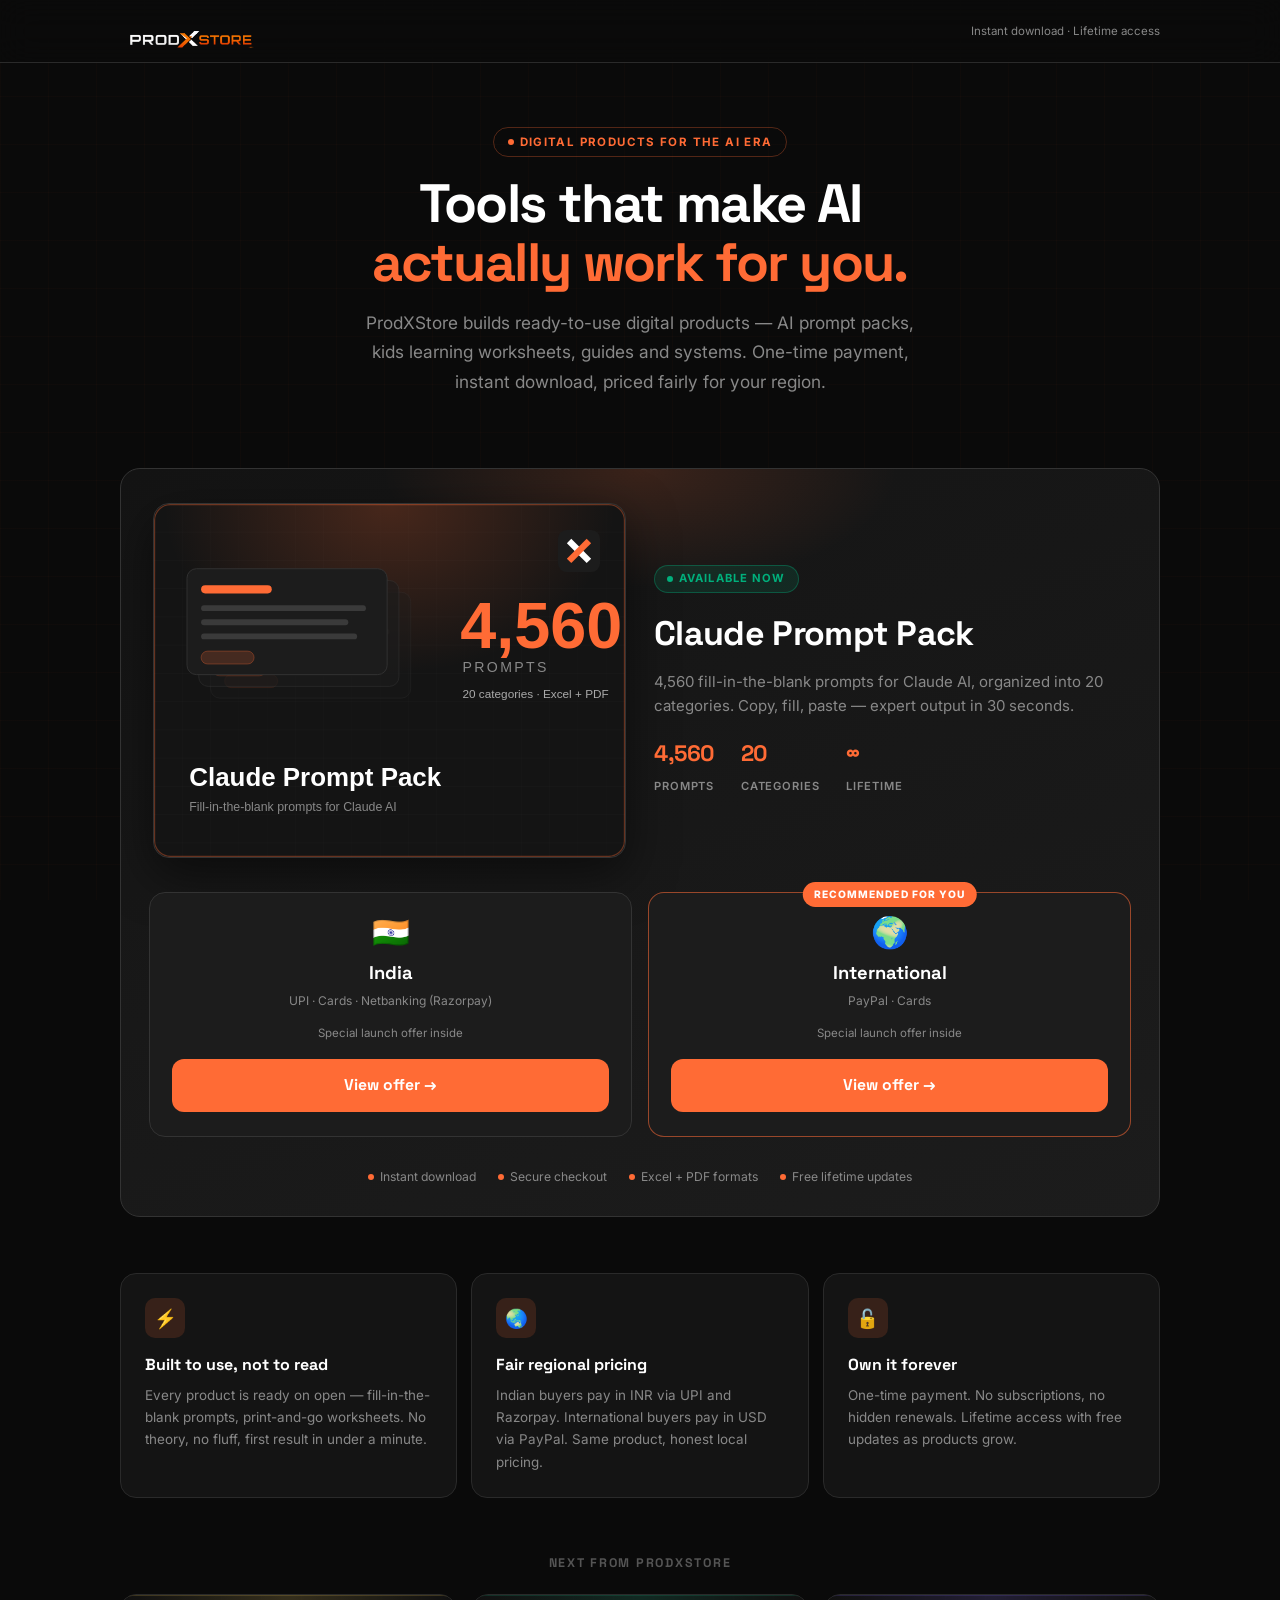
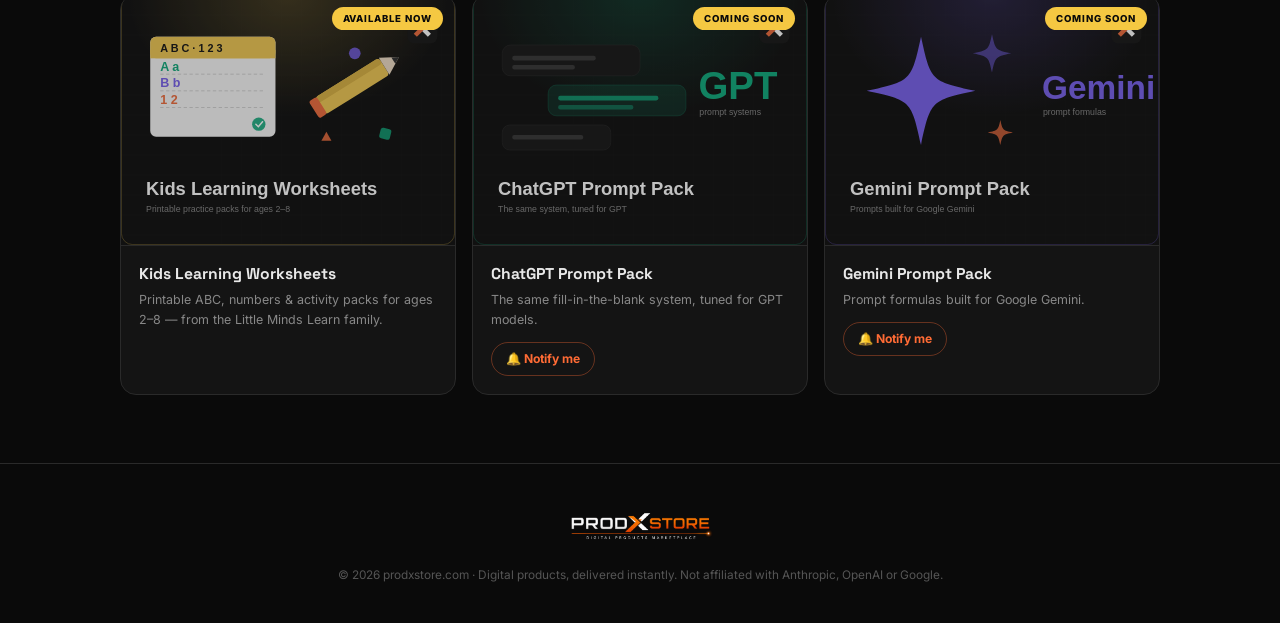
==== commit 30717a72: "update" ====
--- a/index.html
+++ b/index.html
@@ -1,900 +1,881 @@
 <!DOCTYPE html>
 <html lang="en">
+
 <head>
-<meta charset="UTF-8"/>
-<meta name="viewport" content="width=device-width,initial-scale=1.0"/>
-<title>Claude Prompt Pack — 4,560 Prompts | $9 Only | claudepromptpack.in</title>
-<meta name="description" content="Stop writing Claude prompts from scratch. 4,560 ready-to-use prompts across 20 categories. Copy, fill the blanks, paste. Get results in 30 seconds. $9 one-time."/>
-<link rel="preconnect" href="https://fonts.googleapis.com"/>
-<link rel="preconnect" href="https://fonts.gstatic.com" crossorigin/>
-<link href="https://fonts.googleapis.com/css2?family=Space+Grotesk:wght@400;500;600;700;800&family=Inter:wght@300;400;500;600&display=swap" rel="stylesheet"/>
-<!-- Razorpay not used on international page -->
-<style>
-/* ── RESET & BASE ────────────────────────────────────── */
-*,*::before,*::after{box-sizing:border-box;margin:0;padding:0}
-html{scroll-behavior:smooth}
-body{font-family:'Inter',sans-serif;background:#0A0A0A;color:#E8E8E8;line-height:1.6;overflow-x:hidden}
-button{cursor:pointer;font-family:inherit;border:none;outline:none}
-a{color:inherit;text-decoration:none}
-img{display:block;max-width:100%}
-
-/* ── CSS VARS ────────────────────────────────────────── */
-:root{
-  --bg:#0A0A0A;--s1:#141414;--s2:#1C1C1C;--s3:#242424;
-  --border:#2A2A2A;--border2:#333;
-  --or:#FF6B35;--or2:#C0501F;--or3:rgba(255,107,53,0.15);
-  --wh:#FFFFFF;--tx:#E8E8E8;--mu:#888;--su:#555;
-  --rd:12px;--rd2:8px;
-  --gold:#F5C842;--green:#00B07C;--purple:#7B61FF;
-}
-
-/* ── BACKGROUND GRID ─────────────────────────────────── */
-body::before{content:'';position:fixed;inset:0;background-image:linear-gradient(rgba(255,107,53,0.025) 1px,transparent 1px),linear-gradient(90deg,rgba(255,107,53,0.025) 1px,transparent 1px);background-size:48px 48px;pointer-events:none;z-index:0}
-
-/* ── LAYOUT ──────────────────────────────────────────── */
-.wrap{max-width:1080px;margin:0 auto;padding:0 20px}
-.wrap-sm{max-width:680px;margin:0 auto;padding:0 20px}
-section{position:relative;z-index:1}
-
-/* ── TYPOGRAPHY ──────────────────────────────────────── */
-.eyebrow{display:inline-flex;align-items:center;gap:6px;font-size:.72rem;font-weight:700;letter-spacing:.12em;text-transform:uppercase;color:var(--or);border:1px solid rgba(255,107,53,.3);border-radius:999px;padding:5px 14px;margin-bottom:18px}
-.h1{font-family:'Space Grotesk',sans-serif;font-size:clamp(32px,5vw,56px);font-weight:800;color:var(--wh);letter-spacing:-.03em;line-height:1.1;margin-bottom:16px}
-.h2{font-family:'Space Grotesk',sans-serif;font-size:clamp(24px,3.5vw,38px);font-weight:700;color:var(--wh);letter-spacing:-.02em;line-height:1.15;margin-bottom:12px}
-.h3{font-family:'Space Grotesk',sans-serif;font-size:1.1rem;font-weight:700;color:var(--wh);margin-bottom:8px}
-.sub{font-size:clamp(.95rem,1.8vw,1.1rem);color:var(--mu);max-width:560px;line-height:1.7}
-.or{color:var(--or)}
-
-/* ── BUTTONS ─────────────────────────────────────────── */
-.btn{display:inline-flex;align-items:center;justify-content:center;gap:8px;font-family:'Space Grotesk',sans-serif;font-weight:700;border-radius:999px;transition:all .2s;cursor:pointer}
-.btn-primary{background:var(--or);color:#fff;padding:16px 36px;font-size:1.05rem}
-.btn-primary:hover{background:var(--or2);transform:translateY(-1px)}
-.btn-ghost{background:transparent;color:var(--tx);padding:16px 32px;font-size:1rem;border:1px solid var(--border2)}
-.btn-ghost:hover{border-color:var(--mu)}
-.btn-full{width:100%;border-radius:14px;padding:18px;font-size:1.1rem;font-weight:800}
-
-/* ── URGENCY TOP BANNER ───────────────────────────────── */
-#top-banner{background:linear-gradient(90deg,#B84420,var(--or),#B84420);background-size:200% 100%;animation:banner-move 4s linear infinite;padding:9px 20px;text-align:center;position:relative;z-index:200}
-@keyframes banner-move{0%{background-position:0%}100%{background-position:200%}}
-#top-banner p{font-family:'Space Grotesk',sans-serif;font-size:.8rem;font-weight:700;color:#fff;display:flex;align-items:center;justify-content:center;gap:10px;flex-wrap:wrap}
-#banner-timer{background:rgba(0,0,0,.3);padding:2px 12px;border-radius:999px;font-size:.78rem;letter-spacing:.05em}
-
-/* ── NAVBAR ──────────────────────────────────────────── */
-nav{position:sticky;top:0;z-index:100;background:rgba(10,10,10,.9);backdrop-filter:blur(16px);border-bottom:1px solid var(--border)}
-.nav-in{max-width:1080px;margin:0 auto;padding:0 20px;height:58px;display:flex;align-items:center;justify-content:space-between}
-.logo{font-family:'Space Grotesk',sans-serif;font-weight:800;font-size:1.1rem;color:var(--wh)}
-.logo span{color:var(--or)}
-.nav-right{display:flex;align-items:center;gap:16px}
-.nav-badge{font-size:.72rem;color:var(--or);font-weight:600;display:none}
-@media(min-width:600px){.nav-badge{display:block}}
-.nav-cta{background:var(--or);color:#fff;font-family:'Space Grotesk',sans-serif;font-weight:700;font-size:.82rem;padding:9px 20px;border-radius:999px;transition:background .2s}
-.nav-cta:hover{background:var(--or2)}
-
-/* ── HERO ────────────────────────────────────────────── */
-.hero{padding:72px 20px 56px;text-align:center;overflow:hidden}
-.hero-num{font-family:'Space Grotesk',sans-serif;font-size:clamp(80px,15vw,160px);font-weight:800;color:var(--or);line-height:.9;letter-spacing:-.04em;text-shadow:0 0 100px rgba(255,107,53,.35);margin-bottom:6px}
-.hero-h1{font-family:'Space Grotesk',sans-serif;font-size:clamp(26px,4vw,44px);font-weight:800;color:var(--wh);letter-spacing:-.025em;line-height:1.12;margin-bottom:16px}
-.hero-sub{font-size:clamp(.95rem,1.8vw,1.1rem);color:var(--mu);max-width:520px;margin:0 auto 36px;line-height:1.7}
-.hero-ctas{display:flex;gap:12px;justify-content:center;flex-wrap:wrap;margin-bottom:36px}
-.trust-row{display:flex;align-items:center;justify-content:center;gap:6px 20px;flex-wrap:wrap}
-.trust-item{display:flex;align-items:center;gap:6px;font-size:.78rem;color:var(--mu)}
-.trust-dot{width:6px;height:6px;border-radius:50%;background:var(--or);flex-shrink:0}
-
-/* ── TICKER STRIP ────────────────────────────────────── */
-.ticker-wrap{overflow:hidden;border-top:1px solid var(--border);border-bottom:1px solid var(--border);background:var(--s1);padding:12px 0;position:relative;z-index:1}
-.ticker-wrap::before,.ticker-wrap::after{content:'';position:absolute;top:0;bottom:0;width:80px;z-index:2;pointer-events:none}
-.ticker-wrap::before{left:0;background:linear-gradient(90deg,var(--s1),transparent)}
-.ticker-wrap::after{right:0;background:linear-gradient(-90deg,var(--s1),transparent)}
-.ticker-track{display:flex;gap:10px;animation:ticker 30s linear infinite;width:max-content}
-.ticker-track:hover{animation-play-state:paused}
-@keyframes ticker{from{transform:translateX(0)}to{transform:translateX(-50%)}}
-.chip{white-space:nowrap;font-size:.76rem;font-weight:500;color:var(--mu);border:1px solid var(--border);border-radius:999px;padding:4px 14px;background:var(--s2);flex-shrink:0}
-
-/* ── SECTION LAYOUT ──────────────────────────────────── */
-.section{padding:72px 0}
-.section-sm{padding:52px 0}
-.section-dark{background:var(--s1);border-top:1px solid var(--border);border-bottom:1px solid var(--border)}
-.sec-label{font-size:.7rem;font-weight:700;letter-spacing:.14em;text-transform:uppercase;color:var(--or);margin-bottom:10px}
-.sec-center{text-align:center}
-.sec-center .sub{margin:0 auto}
-
-/* ── PRODUCT PREVIEW (CSS mockup) ───────────────────────*/
-.product-preview{background:var(--s2);border:1px solid var(--border);border-radius:var(--rd);overflow:hidden;margin-top:36px}
-.pp-bar{background:var(--s3);padding:10px 16px;display:flex;align-items:center;gap:8px;border-bottom:1px solid var(--border)}
-.pp-dot{width:10px;height:10px;border-radius:50%}
-.pp-tabs{display:flex;gap:2px;overflow-x:auto;padding:0 16px;background:var(--s2);border-bottom:1px solid var(--border)}
-.pp-tab{padding:8px 14px;font-size:.72rem;font-weight:600;white-space:nowrap;color:var(--su);border-bottom:2px solid transparent;cursor:default}
-.pp-tab.active{color:var(--or);border-bottom-color:var(--or)}
-.pp-table{width:100%;border-collapse:collapse;font-size:.75rem}
-.pp-table th{background:var(--or);color:#fff;font-weight:700;padding:8px 12px;text-align:left;font-size:.7rem;letter-spacing:.04em}
-.pp-table td{padding:8px 12px;border-bottom:1px solid var(--border);color:var(--tx);vertical-align:top}
-.pp-table tr:nth-child(even) td{background:rgba(255,255,255,.02)}
-.pp-tag{display:inline-block;font-size:.64rem;background:var(--or3);color:var(--or);border-radius:4px;padding:2px 6px;font-weight:600}
-.pp-var{color:var(--or);font-weight:600}
-
-/* ── WHAT YOU GET (3-col) ────────────────────────────── */
-.get-grid{display:grid;grid-template-columns:repeat(auto-fit,minmax(200px,1fr));gap:12px;margin-top:40px}
-.get-card{background:var(--s1);border:1px solid var(--border);border-radius:var(--rd);padding:20px;transition:border-color .2s}
-.get-card:hover{border-color:rgba(255,107,53,.4)}
-.get-icon{font-size:1.8rem;margin-bottom:10px}
-.get-name{font-family:'Space Grotesk',sans-serif;font-size:.88rem;font-weight:700;color:var(--wh);margin-bottom:4px}
-.get-count{font-size:.75rem;color:var(--mu)}
-
-/* ── BONUS CARDS ─────────────────────────────────────── */
-.bonus-grid{display:grid;grid-template-columns:repeat(auto-fit,minmax(240px,1fr));gap:16px;margin-top:40px}
-.bonus-card{background:var(--s1);border:1px solid var(--border);border-radius:var(--rd);overflow:hidden;position:relative}
-.bonus-top{height:4px}
-.bonus-body{padding:20px}
-.bonus-num{display:inline-block;font-size:.68rem;font-weight:800;letter-spacing:.12em;text-transform:uppercase;padding:3px 10px;border-radius:999px;margin-bottom:12px}
-.bonus-title{font-family:'Space Grotesk',sans-serif;font-size:.95rem;font-weight:700;color:var(--wh);margin-bottom:6px}
-.bonus-desc{font-size:.82rem;color:var(--mu);line-height:1.6;margin-bottom:14px}
-.bonus-foot{display:flex;align-items:center;justify-content:space-between}
-.bonus-value{font-size:.78rem;color:var(--su);text-decoration:line-through}
-.bonus-free{font-size:.72rem;font-weight:700;padding:3px 10px;border-radius:999px}
-
-/* ── VALUE STACK BOX ─────────────────────────────────── */
-.value-box{background:linear-gradient(135deg,rgba(255,107,53,.12),rgba(255,107,53,.04));border:1px solid rgba(255,107,53,.3);border-radius:16px;padding:28px 32px;margin-top:32px}
-.value-rows{display:flex;flex-direction:column;gap:10px;margin-bottom:20px}
-.value-row{display:flex;align-items:center;justify-content:space-between;padding:10px 0;border-bottom:1px solid rgba(255,255,255,.06)}
-.value-row:last-child{border-bottom:none}
-.value-label{font-size:.88rem;color:var(--tx)}
-.value-label strong{color:var(--wh)}
-.value-price{font-size:.88rem;color:var(--su);text-decoration:line-through}
-.value-total-row{display:flex;align-items:center;justify-content:space-between;padding-top:16px;border-top:1px solid rgba(255,107,53,.3)}
-.value-total-label{font-family:'Space Grotesk',sans-serif;font-size:1rem;font-weight:700;color:var(--wh)}
-.value-total-price{font-family:'Space Grotesk',sans-serif;font-size:2rem;font-weight:800;color:var(--or)}
-
-/* ── TESTIMONIALS ────────────────────────────────────── */
-.testi-grid{display:grid;grid-template-columns:repeat(auto-fit,minmax(260px,1fr));gap:16px;margin-top:40px}
-.testi-card{background:var(--bg);border:1px solid var(--border);border-left:3px solid var(--or);border-radius:var(--rd);padding:22px}
-.stars{color:var(--gold);font-size:.95rem;margin-bottom:12px;letter-spacing:2px}
-.testi-text{font-size:.88rem;color:#ddd;line-height:1.7;margin-bottom:16px}
-.testi-name{font-size:.82rem;font-weight:700;color:var(--wh)}
-.testi-role{font-size:.74rem;color:var(--mu)}
-
-/* ── WHO IS THIS FOR ─────────────────────────────────── */
-.who-grid{display:grid;grid-template-columns:repeat(auto-fit,minmax(230px,1fr));gap:10px;margin-top:36px}
-.who-card{background:var(--s1);border:1px solid var(--border);border-radius:var(--rd2);padding:18px;display:flex;gap:12px;align-items:flex-start;transition:border-color .2s}
-.who-card:hover{border-color:rgba(255,107,53,.4)}
-.who-icon{font-size:1.3rem;flex-shrink:0;margin-top:2px}
-.who-name{font-family:'Space Grotesk',sans-serif;font-size:.88rem;font-weight:700;color:var(--wh);margin-bottom:4px}
-.who-desc{font-size:.78rem;color:var(--mu);line-height:1.5}
-
-/* ── HOW IT WORKS ────────────────────────────────────── */
-.how-grid{display:grid;grid-template-columns:1fr 1fr;gap:40px;align-items:start;margin-top:48px}
-@media(max-width:680px){.how-grid{grid-template-columns:1fr}}
-.step-list{display:flex;flex-direction:column;gap:20px}
-.step-item{display:flex;gap:16px;align-items:flex-start}
-.step-num{font-family:'Space Grotesk',sans-serif;font-size:2rem;font-weight:800;color:rgba(255,107,53,.2);line-height:1;flex-shrink:0;min-width:40px}
-.step-title{font-family:'Space Grotesk',sans-serif;font-size:.92rem;font-weight:700;color:var(--wh);margin-bottom:4px}
-.step-desc{font-size:.82rem;color:var(--mu);line-height:1.6}
-.demo-cards{display:flex;flex-direction:column;gap:12px}
-.demo-card{background:var(--bg);border:1px solid var(--border);border-radius:var(--rd);overflow:hidden}
-.demo-header{background:var(--s2);padding:9px 14px;display:flex;align-items:center;gap:7px;border-bottom:1px solid var(--border)}
-.demo-dot2{width:9px;height:9px;border-radius:50%}
-.demo-label{font-size:.68rem;color:var(--su);margin-left:6px}
-.demo-body{padding:16px;font-size:.8rem;color:var(--mu);line-height:1.8}
-.demo-var{color:var(--or);font-weight:700}
-.demo-arrow{text-align:center;font-size:1.4rem;color:var(--or)}
-
-/* ── PROMPT TYPES ────────────────────────────────────── */
-.types-grid{display:grid;grid-template-columns:repeat(auto-fill,minmax(180px,1fr));gap:8px;margin-top:36px}
-.type-pill{display:flex;align-items:center;gap:8px;background:var(--s1);border:1px solid var(--border);border-radius:var(--rd2);padding:11px 14px;transition:border-color .2s}
-.type-pill:hover{border-color:rgba(255,107,53,.35)}
-.type-dot{width:6px;height:6px;border-radius:50%;background:var(--or);flex-shrink:0}
-.type-name{font-size:.8rem;color:var(--tx);font-weight:500}
-
-/* ── COUNTDOWN ───────────────────────────────────────── */
-.countdown-wrap{text-align:center;padding:60px 20px}
-.cd-boxes{display:flex;gap:10px;justify-content:center;flex-wrap:wrap;margin:24px 0 32px}
-.cd-box{background:var(--bg);border:1px solid var(--border);border-radius:var(--rd);padding:14px 20px;min-width:70px;text-align:center}
-.cd-num{font-family:'Space Grotesk',sans-serif;font-size:2rem;font-weight:800;color:var(--or);line-height:1}
-.cd-label{font-size:.65rem;color:var(--mu);text-transform:uppercase;letter-spacing:.1em;margin-top:4px}
-.cd-warning{display:inline-block;background:rgba(255,107,53,.1);border:1px solid rgba(255,107,53,.25);color:var(--or);font-size:.8rem;font-weight:600;padding:6px 16px;border-radius:999px;margin-bottom:16px}
-
-/* ── PRICING ─────────────────────────────────────────── */
-.pricing-box{max-width:500px;margin:0 auto;background:var(--s1);border:2px solid rgba(255,107,53,.4);border-radius:20px;overflow:hidden;box-shadow:0 0 80px rgba(255,107,53,.08)}
-.pricing-head{background:linear-gradient(135deg,rgba(255,107,53,.18),rgba(255,107,53,.05));border-bottom:1px solid var(--border);padding:30px 32px;text-align:center}
-.pricing-badge{display:inline-block;background:var(--or);color:#fff;font-size:.68rem;font-weight:800;letter-spacing:.1em;text-transform:uppercase;border-radius:999px;padding:4px 14px;margin-bottom:16px}
-.pricing-badge2{display:inline-block;background:#DC2626;color:#fff;font-size:.7rem;font-weight:800;letter-spacing:.08em;text-transform:uppercase;border-radius:999px;padding:4px 14px;margin-left:8px}
-.price-row{display:flex;align-items:baseline;justify-content:center;gap:12px;margin-bottom:6px}
-.price-main{font-family:'Space Grotesk',sans-serif;font-size:3.2rem;font-weight:800;color:var(--wh);letter-spacing:-.02em}
-.price-orig{font-size:1.1rem;color:var(--su);text-decoration:line-through}
-.price-note{font-size:.82rem;color:var(--mu)}
-.pricing-body{padding:28px 32px}
-.features-list{list-style:none;display:flex;flex-direction:column;gap:10px;margin-bottom:24px}
-.features-list li{display:flex;align-items:flex-start;gap:10px;font-size:.88rem;color:var(--tx)}
-.features-list li::before{content:'✓';color:var(--or);font-weight:800;flex-shrink:0;margin-top:1px}
-.pay-btn{width:100%;background:var(--or);color:#fff;font-family:'Space Grotesk',sans-serif;font-weight:800;font-size:1.1rem;padding:18px;border-radius:14px;transition:background .2s,transform .15s;margin-bottom:10px}
-.pay-btn:hover{background:var(--or2);transform:translateY(-1px)}
-.pay-note{font-size:.75rem;color:var(--su);text-align:center;margin-bottom:16px}
-.guarantee-box{background:rgba(255,107,53,.07);border:1px solid rgba(255,107,53,.2);border-radius:10px;padding:14px;display:flex;gap:12px;align-items:flex-start}
-.guarantee-icon{font-size:1.6rem;flex-shrink:0}
-.guarantee-title{font-family:'Space Grotesk',sans-serif;font-size:.88rem;font-weight:700;color:var(--wh);margin-bottom:3px}
-.guarantee-text{font-size:.78rem;color:var(--mu);line-height:1.5}
-
-/* ── FAQ ─────────────────────────────────────────────── */
-.faq-list{max-width:660px;margin:40px auto 0;display:flex;flex-direction:column;gap:6px}
-.faq-item{background:var(--s1);border:1px solid var(--border);border-radius:var(--rd2);overflow:hidden}
-.faq-q{width:100%;background:none;color:var(--wh);font-family:'Space Grotesk',sans-serif;font-size:.9rem;font-weight:600;padding:16px 20px;text-align:left;display:flex;justify-content:space-between;align-items:center;gap:16px;transition:background .15s}
-.faq-q:hover{background:var(--s2)}
-.faq-icon{color:var(--or);font-size:1.1rem;transition:transform .25s;flex-shrink:0}
-.faq-item.open .faq-icon{transform:rotate(45deg)}
-.faq-a{display:none;padding:0 20px 16px;font-size:.86rem;color:var(--mu);line-height:1.7}
-.faq-item.open .faq-a{display:block}
-
-/* ── MOBILE STICKY BAR ───────────────────────────────── */
-#sticky-bar{display:none;position:fixed;bottom:0;left:0;right:0;z-index:999;background:#0F0F0F;border-top:1px solid var(--border);padding:12px 16px;box-shadow:0 -6px 24px rgba(0,0,0,.6)}
-.sticky-in{display:flex;align-items:center;justify-content:space-between;gap:12px;max-width:460px;margin:0 auto}
-.sticky-text-top{font-size:.7rem;color:var(--mu)}
-.sticky-text-bot{font-family:'Space Grotesk',sans-serif;font-weight:700;color:var(--wh);font-size:.9rem}
-.sticky-btn{background:var(--or);color:#fff;font-family:'Space Grotesk',sans-serif;font-weight:800;font-size:.85rem;padding:13px 22px;border-radius:999px;white-space:nowrap;flex-shrink:0}
-
-
-/* ── ORDER BUMP ──────────────────────────────────────── */
-.bump-box{border:2px dashed var(--or);border-radius:14px;background:rgba(255,107,53,.06);margin-bottom:18px;transition:background .2s;overflow:hidden}.bump-box:has(.bump-check:checked){background:rgba(255,107,53,.12);border-color:var(--or);border-style:solid}
-.bump-box:hover{background:rgba(255,107,53,.1)}
-.bump-label{display:flex;gap:14px;align-items:flex-start;cursor:pointer;padding:18px;width:100%}
-.bump-check{width:22px;height:22px;border-radius:5px;border:2px solid var(--or);background:transparent;appearance:none;-webkit-appearance:none;flex-shrink:0;margin-top:2px;cursor:pointer;position:relative;transition:background .15s}
-.bump-check:checked{background:var(--or)}
-.bump-check:checked::after{content:'✓';position:absolute;top:50%;left:50%;transform:translate(-50%,-50%);color:#fff;font-size:.85rem;font-weight:800}
-.bump-header{display:flex;align-items:center;gap:8px;margin-bottom:6px}
-.bump-yes{font-family:'Space Grotesk',sans-serif;font-size:.88rem;font-weight:800;color:var(--or)}
-.bump-badge{font-size:.65rem;font-weight:800;background:var(--or);color:#fff;padding:2px 8px;border-radius:999px;letter-spacing:.06em}
-.bump-title{font-family:'Space Grotesk',sans-serif;font-size:.95rem;font-weight:700;color:var(--wh);margin-bottom:4px}
-.bump-items{display:flex;flex-wrap:wrap;gap:6px;margin-bottom:8px}
-.bump-item{font-size:.72rem;background:rgba(255,255,255,.06);border:1px solid var(--border);border-radius:999px;padding:2px 10px;color:var(--mu)}
-.bump-price-row{display:flex;align-items:center;gap:10px;margin-top:6px}
-.bump-extra{font-family:'Space Grotesk',sans-serif;font-size:1rem;font-weight:800;color:var(--or)}
-.bump-old{font-size:.8rem;color:var(--su);text-decoration:line-through}
-.bump-saving{font-size:.72rem;font-weight:700;color:#00B07C;background:rgba(0,176,124,.12);padding:2px 8px;border-radius:999px}
-.price-total{font-family:'Space Grotesk',sans-serif;font-size:1.1rem;font-weight:700;color:var(--mu);text-align:center;margin-bottom:14px;transition:all .3s}
-.price-total span{color:var(--wh);font-weight:800}
-
-/* ── FOOTER ──────────────────────────────────────────── */
-footer{padding:36px 20px;text-align:center;border-top:1px solid var(--border);position:relative;z-index:1}
-.footer-logo{font-family:'Space Grotesk',sans-serif;font-weight:800;font-size:1rem;color:var(--wh);margin-bottom:8px}
-.footer-logo span{color:var(--or)}
-.footer-note{font-size:.76rem;color:var(--su)}
-
-/* ── RESPONSIVE ──────────────────────────────────────── */
-@media(max-width:600px){
-  .hero{padding:52px 16px 40px}
-  .section{padding:52px 0}
-  .pricing-head{padding:22px 20px}
-  .pricing-body{padding:20px}
-  .value-box{padding:20px}
-}
-
-/* ── WHATSAPP TESTIMONIALS ─────────────────────────── */
-.wa-wrap{max-width:920px;margin:40px auto 0}
-.wa-grid{display:grid;grid-template-columns:repeat(auto-fit,minmax(300px,1fr));gap:22px}
-.wa-phone{background:#0B141A;border:1px solid #1F2C34;border-radius:20px;overflow:hidden;box-shadow:0 14px 40px rgba(0,0,0,.5)}
-.wa-top{display:flex;align-items:center;gap:10px;background:#1F2C34;padding:10px 14px}
-.wa-avatar{width:34px;height:34px;border-radius:50%;background:linear-gradient(135deg,#FF6B35,#C0501F);display:flex;align-items:center;justify-content:center;font-family:'Space Grotesk',sans-serif;font-weight:700;color:#fff;font-size:.9rem;flex-shrink:0}
-.wa-meta{line-height:1.25;min-width:0}
-.wa-nm{font-size:.86rem;font-weight:600;color:#E9EDEF;white-space:nowrap;overflow:hidden;text-overflow:ellipsis}
-.wa-status{font-size:.68rem;color:#8696A0}
-.wa-body{padding:16px 12px 14px;background:#0B141A;background-image:radial-gradient(rgba(255,255,255,.02) 1px,transparent 1px);background-size:18px 18px;min-height:120px}
-.wa-msg{position:relative;background:#005C4B;color:#E9EDEF;font-size:.85rem;line-height:1.55;padding:8px 10px 18px;border-radius:8px;border-top-right-radius:2px;max-width:90%;margin:0 0 10px auto;box-shadow:0 1px 1px rgba(0,0,0,.2)}
-.wa-msg.them{background:#202C33;border-top-right-radius:8px;border-top-left-radius:2px;margin:0 auto 10px 0}
-.wa-msg .t{position:absolute;right:9px;bottom:5px;font-size:.6rem;color:#8696A0;display:flex;align-items:center;gap:3px}
-.wa-tick{color:#53BDEB;font-size:.7rem;letter-spacing:-2px}
-.wa-note{text-align:center;font-size:.76rem;color:var(--mu);margin-top:26px}
-.wa-note b{color:#25D366}
-@media(max-width:520px){.wa-grid{grid-template-columns:1fr}}
-
-</style>
+  <meta charset="UTF-8" />
+  <meta name="viewport" content="width=device-width,initial-scale=1.0" />
+  <title>ProdXStore — Digital Products for the AI Era</title>
+  <meta name="description"
+    content="ProdXStore builds ready-to-use digital products — AI prompt packs, kids learning worksheets, guides and tools. Instant download, lifetime access, regional pricing." />
+  <link rel="icon" type="image/png" href="/favicon-32.png" />
+  <link rel="apple-touch-icon" href="/icon-192.png" />
+  <link rel="preconnect" href="https://fonts.googleapis.com" />
+  <link rel="preconnect" href="https://fonts.gstatic.com" crossorigin />
+  <link
+    href="https://fonts.googleapis.com/css2?family=Space+Grotesk:wght@400;500;600;700;800&family=Inter:wght@300;400;500;600&display=swap"
+    rel="stylesheet" />
+  <style>
+    /* ── RESET & BASE ────────────────────────────────────── */
+    *,
+    *::before,
+    *::after {
+      box-sizing: border-box;
+      margin: 0;
+      padding: 0
+    }
+
+    html {
+      scroll-behavior: smooth
+    }
+
+    body {
+      font-family: 'Inter', sans-serif;
+      background: #0A0A0A;
+      color: #E8E8E8;
+      line-height: 1.6;
+      overflow-x: hidden
+    }
+
+    button {
+      cursor: pointer;
+      font-family: inherit;
+      border: none;
+      outline: none
+    }
+
+    a {
+      color: inherit;
+      text-decoration: none
+    }
+
+    img,
+    svg {
+      display: block;
+      max-width: 100%
+    }
+
+    /* ── CSS VARS ────────────────────────────────────────── */
+    :root {
+      --bg: #0A0A0A;
+      --s1: #141414;
+      --s2: #1C1C1C;
+      --s3: #242424;
+      --border: #2A2A2A;
+      --border2: #333;
+      --or: #FF6B35;
+      --or2: #C0501F;
+      --or3: rgba(255, 107, 53, 0.15);
+      --wh: #FFFFFF;
+      --tx: #E8E8E8;
+      --mu: #888;
+      --su: #555;
+      --gold: #F5C842;
+      --green: #00B07C;
+      --purple: #7B61FF;
+    }
+
+    /* ── BACKGROUND GRID ─────────────────────────────────── */
+    body::before {
+      content: '';
+      position: fixed;
+      inset: 0;
+      background-image: linear-gradient(rgba(255, 107, 53, 0.025) 1px, transparent 1px), linear-gradient(90deg, rgba(255, 107, 53, 0.025) 1px, transparent 1px);
+      background-size: 48px 48px;
+      pointer-events: none;
+      z-index: 0
+    }
+
+    .wrap {
+      max-width: 1080px;
+      margin: 0 auto;
+      padding: 0 20px;
+      position: relative;
+      z-index: 1
+    }
+
+    /* ── NAVBAR ──────────────────────────────────────────── */
+    nav {
+      position: sticky;
+      top: 0;
+      z-index: 100;
+      background: rgba(10, 10, 10, .9);
+      backdrop-filter: blur(16px);
+      border-bottom: 1px solid var(--border)
+    }
+
+    .nav-in {
+      max-width: 1080px;
+      margin: 0 auto;
+      padding: 0 20px;
+      height: 62px;
+      display: flex;
+      align-items: center;
+      justify-content: space-between
+    }
+
+    .brand {
+      display: flex;
+      align-items: center;
+      gap: 10px
+    }
+
+    .brand .mark {
+      width: 32px;
+      height: 32px;
+      flex-shrink: 0
+    }
+
+    .brand .word {
+      font-family: 'Space Grotesk', sans-serif;
+      font-weight: 800;
+      font-size: 1.15rem;
+      color: var(--wh);
+      letter-spacing: -.02em
+    }
+
+    .brand .word span {
+      color: var(--or)
+    }
+
+    .nav-note {
+      font-size: .72rem;
+      color: var(--mu);
+      display: none
+    }
+
+    @media(min-width:600px) {
+      .nav-note {
+        display: block
+      }
+    }
+
+    /* ── HERO ────────────────────────────────────────────── */
+    .hero {
+      padding: 64px 0 36px;
+      text-align: center
+    }
+
+    .eyebrow {
+      display: inline-flex;
+      align-items: center;
+      gap: 6px;
+      font-size: .72rem;
+      font-weight: 700;
+      letter-spacing: .12em;
+      text-transform: uppercase;
+      color: var(--or);
+      border: 1px solid rgba(255, 107, 53, .3);
+      border-radius: 999px;
+      padding: 5px 14px;
+      margin-bottom: 18px
+    }
+
+    .eyebrow::before {
+      content: '';
+      width: 6px;
+      height: 6px;
+      border-radius: 50%;
+      background: var(--or);
+      animation: pulse 2s infinite
+    }
+
+    @keyframes pulse {
+
+      0%,
+      100% {
+        opacity: 1
+      }
+
+      50% {
+        opacity: .35
+      }
+    }
+
+    .hero h1 {
+      font-family: 'Space Grotesk', sans-serif;
+      font-size: clamp(30px, 4.8vw, 54px);
+      font-weight: 800;
+      color: var(--wh);
+      letter-spacing: -.03em;
+      line-height: 1.08;
+      margin-bottom: 16px
+    }
+
+    .hero h1 em {
+      font-style: normal;
+      color: var(--or)
+    }
+
+    .hero p {
+      font-size: clamp(.95rem, 1.8vw, 1.08rem);
+      color: var(--mu);
+      max-width: 560px;
+      margin: 0 auto;
+      line-height: 1.7
+    }
+
+    /* ── FLAGSHIP PRODUCT CARD ───────────────────────────── */
+    .shelf {
+      padding: 36px 0 8px
+    }
+
+    .card {
+      background: linear-gradient(160deg, var(--s1), var(--s2));
+      border: 1px solid var(--border2);
+      border-radius: 20px;
+      overflow: hidden;
+      position: relative
+    }
+
+    .card::before {
+      content: '';
+      position: absolute;
+      top: -120px;
+      left: 50%;
+      transform: translateX(-50%);
+      width: 520px;
+      height: 240px;
+      background: radial-gradient(ellipse, rgba(255, 107, 53, .16), transparent 70%);
+      pointer-events: none
+    }
+
+    .card-top {
+      display: grid;
+      grid-template-columns: 1fr 1fr;
+      gap: 28px;
+      align-items: center;
+      padding: 34px 32px 8px;
+      position: relative
+    }
+
+    @media(max-width:820px) {
+      .card-top {
+        grid-template-columns: 1fr;
+        padding: 26px 22px 4px
+      }
+    }
+
+    .card-cover {
+      border-radius: 16px;
+      overflow: hidden;
+      border: 1px solid var(--border2);
+      box-shadow: 0 16px 48px rgba(0, 0, 0, .5)
+    }
+
+    .card-cover img {
+      width: 100%;
+      height: auto
+    }
+
+    .card-info {
+      text-align: left
+    }
+
+    @media(max-width:820px) {
+      .card-info {
+        text-align: center
+      }
+    }
+
+    .badge-live {
+      display: inline-flex;
+      align-items: center;
+      gap: 6px;
+      background: rgba(0, 176, 124, .12);
+      border: 1px solid rgba(0, 176, 124, .35);
+      color: var(--green);
+      font-size: .7rem;
+      font-weight: 700;
+      letter-spacing: .1em;
+      text-transform: uppercase;
+      border-radius: 999px;
+      padding: 4px 12px;
+      margin-bottom: 14px
+    }
+
+    .badge-live::before {
+      content: '';
+      width: 6px;
+      height: 6px;
+      border-radius: 50%;
+      background: var(--green)
+    }
+
+    .card-title {
+      font-family: 'Space Grotesk', sans-serif;
+      font-size: clamp(24px, 3.2vw, 34px);
+      font-weight: 800;
+      color: var(--wh);
+      letter-spacing: -.02em;
+      margin-bottom: 8px
+    }
+
+    .card-sub {
+      color: var(--mu);
+      font-size: .94rem;
+      margin-bottom: 18px
+    }
+
+    .facts {
+      display: flex;
+      gap: 8px 26px;
+      flex-wrap: wrap
+    }
+
+    @media(max-width:820px) {
+      .facts {
+        justify-content: center
+      }
+    }
+
+    .fact b {
+      font-family: 'Space Grotesk', sans-serif;
+      display: block;
+      font-size: 1.4rem;
+      font-weight: 800;
+      color: var(--or);
+      letter-spacing: -.02em
+    }
+
+    .fact span {
+      font-size: .7rem;
+      color: var(--mu);
+      text-transform: uppercase;
+      letter-spacing: .08em;
+      font-weight: 600
+    }
+
+    .doors {
+      display: grid;
+      grid-template-columns: 1fr 1fr;
+      gap: 16px;
+      padding: 26px 28px 30px;
+      position: relative
+    }
+
+    @media(max-width:640px) {
+      .doors {
+        grid-template-columns: 1fr;
+        padding: 22px 18px 24px
+      }
+    }
+
+    .door {
+      display: block;
+      background: var(--s2);
+      border: 1px solid var(--border2);
+      border-radius: 16px;
+      padding: 24px 22px;
+      text-align: center;
+      transition: transform .2s, border-color .2s, box-shadow .2s;
+      position: relative
+    }
+
+    .door:hover {
+      transform: translateY(-3px);
+      border-color: var(--or);
+      box-shadow: 0 12px 40px rgba(255, 107, 53, .14)
+    }
+
+    .door .flag {
+      font-size: 1.9rem;
+      line-height: 1;
+      margin-bottom: 10px
+    }
+
+    .door h3 {
+      font-family: 'Space Grotesk', sans-serif;
+      font-size: 1.15rem;
+      font-weight: 700;
+      color: var(--wh);
+      margin-bottom: 4px
+    }
+
+    .door .pay {
+      font-size: .75rem;
+      color: var(--mu);
+      margin-bottom: 14px
+    }
+
+    .door .once {
+      font-size: .72rem;
+      color: var(--mu);
+      margin-bottom: 16px
+    }
+
+    .door .go {
+      display: inline-flex;
+      align-items: center;
+      justify-content: center;
+      gap: 8px;
+      width: 100%;
+      background: var(--or);
+      color: #fff;
+      font-family: 'Space Grotesk', sans-serif;
+      font-weight: 800;
+      font-size: .98rem;
+      border-radius: 12px;
+      padding: 14px;
+      transition: background .2s
+    }
+
+    .door:hover .go {
+      background: var(--or2)
+    }
+
+    .reco {
+      position: absolute;
+      top: -11px;
+      left: 50%;
+      transform: translateX(-50%);
+      background: var(--or);
+      color: #fff;
+      font-size: .64rem;
+      font-weight: 800;
+      letter-spacing: .1em;
+      text-transform: uppercase;
+      border-radius: 999px;
+      padding: 4px 12px;
+      white-space: nowrap;
+      display: none
+    }
+
+    .door.is-reco {
+      border-color: rgba(255, 107, 53, .55)
+    }
+
+    .door.is-reco .reco {
+      display: block
+    }
+
+    .trust {
+      display: flex;
+      justify-content: center;
+      gap: 8px 22px;
+      flex-wrap: wrap;
+      padding: 0 20px 30px;
+      position: relative
+    }
+
+    .trust span {
+      display: flex;
+      align-items: center;
+      gap: 6px;
+      font-size: .76rem;
+      color: var(--mu)
+    }
+
+    .trust span::before {
+      content: '';
+      width: 6px;
+      height: 6px;
+      border-radius: 50%;
+      background: var(--or);
+      flex-shrink: 0
+    }
+
+    /* ── WHY US ──────────────────────────────────────────── */
+    .why {
+      padding: 48px 0 8px
+    }
+
+    .why-grid {
+      display: grid;
+      grid-template-columns: repeat(3, 1fr);
+      gap: 14px
+    }
+
+    @media(max-width:760px) {
+      .why-grid {
+        grid-template-columns: 1fr
+      }
+    }
+
+    .why-card {
+      background: var(--s1);
+      border: 1px solid var(--border);
+      border-radius: 16px;
+      padding: 24px
+    }
+
+    .why-card .ic {
+      width: 40px;
+      height: 40px;
+      border-radius: 10px;
+      background: var(--or3);
+      display: flex;
+      align-items: center;
+      justify-content: center;
+      font-size: 1.15rem;
+      margin-bottom: 14px
+    }
+
+    .why-card h4 {
+      font-family: 'Space Grotesk', sans-serif;
+      font-size: 1rem;
+      font-weight: 700;
+      color: var(--wh);
+      margin-bottom: 6px
+    }
+
+    .why-card p {
+      font-size: .84rem;
+      color: var(--mu);
+      line-height: 1.65
+    }
+
+    /* ── COMING SOON (visual product cards) ──────────────── */
+    .soon {
+      padding: 48px 0 8px
+    }
+
+    .soon-label {
+      text-align: center;
+      font-family: 'Space Grotesk', sans-serif;
+      font-size: .78rem;
+      font-weight: 700;
+      letter-spacing: .14em;
+      text-transform: uppercase;
+      color: var(--su);
+      margin-bottom: 20px
+    }
+
+    .soon-grid {
+      display: grid;
+      grid-template-columns: repeat(3, 1fr);
+      gap: 16px
+    }
+
+    @media(max-width:760px) {
+      .soon-grid {
+        grid-template-columns: 1fr
+      }
+    }
+
+    .soon-card {
+      background: var(--s1);
+      border: 1px solid var(--border);
+      border-radius: 16px;
+      overflow: hidden;
+      position: relative;
+      transition: transform .2s, border-color .2s
+    }
+
+    .soon-card:hover {
+      transform: translateY(-3px);
+      border-color: var(--border2)
+    }
+
+    .soon-cover {
+      position: relative;
+      border-bottom: 1px solid var(--border)
+    }
+
+    .soon-cover img {
+      width: 100%;
+      height: auto;
+      filter: saturate(.85)
+    }
+
+    .soon-cover::after {
+      content: '';
+      position: absolute;
+      inset: 0;
+      background: rgba(10, 10, 10, .25)
+    }
+
+    .soon-tag {
+      position: absolute;
+      top: 12px;
+      right: 12px;
+      z-index: 2;
+      font-size: .6rem;
+      font-weight: 800;
+      letter-spacing: .1em;
+      text-transform: uppercase;
+      color: #0A0A0A;
+      background: var(--gold);
+      border-radius: 999px;
+      padding: 4px 11px
+    }
+
+    .soon-body {
+      padding: 16px 18px 18px
+    }
+
+    .soon-body h4 {
+      font-family: 'Space Grotesk', sans-serif;
+      font-size: .98rem;
+      font-weight: 700;
+      color: var(--tx);
+      margin-bottom: 3px
+    }
+
+    .soon-body p {
+      font-size: .78rem;
+      color: var(--mu);
+      margin-bottom: 12px
+    }
+
+    .notify {
+      display: inline-flex;
+      align-items: center;
+      gap: 6px;
+      font-size: .76rem;
+      font-weight: 700;
+      color: var(--or);
+      background: none;
+      border: 1px solid rgba(255, 107, 53, .35);
+      border-radius: 999px;
+      padding: 6px 14px;
+      transition: background .2s, border-color .2s
+    }
+
+    .notify:hover {
+      background: var(--or3);
+      border-color: var(--or)
+    }
+
+    /* ── FOOTER ──────────────────────────────────────────── */
+    footer {
+      margin-top: 60px;
+      border-top: 1px solid var(--border);
+      padding: 30px 20px 38px;
+      text-align: center;
+      position: relative;
+      z-index: 1
+    }
+
+    .f-brand {
+      display: inline-flex;
+      align-items: center;
+      gap: 9px;
+      margin-bottom: 8px
+    }
+
+    .f-brand .mark {
+      width: 26px;
+      height: 26px
+    }
+
+    .f-brand .word {
+      font-family: 'Space Grotesk', sans-serif;
+      font-weight: 800;
+      color: var(--wh)
+    }
+
+    .f-brand .word span {
+      color: var(--or)
+    }
+
+    footer p {
+      font-size: .74rem;
+      color: var(--su)
+    }
+
+    .f-links {
+      display: flex;
+      justify-content: center;
+      gap: 18px;
+      margin: 8px 0 12px;
+      flex-wrap: wrap
+    }
+
+    .f-links a {
+      font-size: .78rem;
+      color: var(--mu);
+      transition: color .2s
+    }
+
+    .f-links a:hover {
+      color: var(--or)
+    }
+
+    a:focus-visible,
+    button:focus-visible {
+      outline: 2px solid var(--or);
+      outline-offset: 3px;
+      border-radius: 8px
+    }
+
+    @media(prefers-reduced-motion:reduce) {
+
+      *,
+      *::before,
+      *::after {
+        animation: none !important;
+        transition: none !important
+      }
+    }
+  </style>
 </head>
+
 <body>
 
-<!-- ── URGENCY TOP BANNER ─────────────────────────────── -->
-<div id="top-banner">
-  <p>🔥 Launch Week — Price goes to $19 in <span id="banner-timer">loading...</span></p>
-</div>
-
-<!-- ── NAVBAR ─────────────────────────────────────────── -->
-<nav>
-  <div class="nav-in">
-    <a class="logo" href="https://prodxstore.com" style="display:flex;align-items:center;gap:10px" aria-label="ProdXStore home"><img src="/assets/logo-nav.png" alt="ProdXStore" style="height:30px;width:auto"/><span style="font-size:.68rem;color:#888;font-weight:600;letter-spacing:.06em;border-left:1px solid #2A2A2A;padding-left:10px;text-transform:uppercase">Claude Prompt Pack</span></a>
-    <div class="nav-right">
-      <span class="nav-badge">4,560 Prompts · $9 Only</span>
-      <button class="nav-cta" onclick="goTo('pricing')">Get Instant Access</button>
+  <nav>
+    <div class="nav-in">
+      <a class="brand" href="/" aria-label="ProdXStore home">
+        <img src="/assets/logo-nav.png" alt="ProdXStore" style="height:34px;width:auto" />
+      </a>
+      <div class="nav-note">Instant download · Lifetime access</div>
     </div>
-  </div>
-</nav>
-
-<!-- ── HERO ───────────────────────────────────────────── -->
-<section class="hero">
-  <div class="eyebrow">🌍 For creators &amp; professionals worldwide</div>
-  <div class="hero-num">4,560</div>
-  <h1 class="hero-h1">The Prompt Library That Makes<br/><span class="or">Claude 10x More Useful.</span></h1>
-  <p class="hero-sub">Stop rewriting the same prompts from scratch every time. 4,560 structured, copy-paste prompts across 20 categories — with <strong style="color:#fff">[VARIABLES]</strong> you fill in. Specific input, specific output. Done in 30 seconds.</p>
-  <div class="hero-ctas">
-    <button class="btn btn-primary" onclick="goTo('pricing')">Get the Pack for $9 →</button>
-    <button class="btn btn-ghost" onclick="goTo('inside')">See what's inside</button>
-  </div>
-  <div class="trust-row">
-    <div class="trust-item"><div class="trust-dot"></div>Works with Claude Free &amp; Pro</div>
-    <div class="trust-item"><div class="trust-dot"></div>One-time payment · No subscription</div>
-    <div class="trust-item"><div class="trust-dot"></div>Instant download · Excel + CSV</div>
-    <div class="trust-item"><div class="trust-dot"></div>7-Day Money Back Guarantee</div>
-  </div>
-</section>
-
-<!-- ── CATEGORY TICKER ────────────────────────────────── -->
-<div class="ticker-wrap" style="position:relative;z-index:1">
-  <div class="ticker-track">
-    <span class="chip">✍️ Content & Copywriting</span><span class="chip">📱 Social Media</span><span class="chip">🎯 Marketing & Growth</span><span class="chip">💼 Business Strategy</span><span class="chip">🤝 Sales & Negotiation</span><span class="chip">💻 Coding & Dev</span><span class="chip">📊 Data Analysis</span><span class="chip">⚡ Productivity</span><span class="chip">🎓 Education</span><span class="chip">🧳 Career & Jobs</span><span class="chip">💰 Finance</span><span class="chip">🎨 Design & Branding</span><span class="chip">🎧 Customer Support</span><span class="chip">👥 HR & Hiring</span><span class="chip">📋 Legal Templates</span><span class="chip">📧 Email & Comms</span><span class="chip">🔍 Research</span><span class="chip">🏃 Health & Wellness</span><span class="chip">🏠 Real Estate</span><span class="chip">🛒 E-commerce</span>
-    <span class="chip">✍️ Content & Copywriting</span><span class="chip">📱 Social Media</span><span class="chip">🎯 Marketing & Growth</span><span class="chip">💼 Business Strategy</span><span class="chip">🤝 Sales & Negotiation</span><span class="chip">💻 Coding & Dev</span><span class="chip">📊 Data Analysis</span><span class="chip">⚡ Productivity</span><span class="chip">🎓 Education</span><span class="chip">🧳 Career & Jobs</span><span class="chip">💰 Finance</span><span class="chip">🎨 Design & Branding</span><span class="chip">🎧 Customer Support</span><span class="chip">👥 HR & Hiring</span><span class="chip">📋 Legal Templates</span><span class="chip">📧 Email & Comms</span><span class="chip">🔍 Research</span><span class="chip">🏃 Health & Wellness</span><span class="chip">🏠 Real Estate</span><span class="chip">🛒 E-commerce</span>
-  </div>
-</div>
-
-<!-- ── WHAT'S INSIDE ───────────────────────────────────── -->
-<section class="section" id="inside">
-  <div class="wrap">
-    <div class="sec-label">What's inside</div>
-    <h2 class="h2">20 categories. 228 prompts each.<br/><span class="or">Everything covered.</span></h2>
-    <p class="sub">Content, sales, code, HR, finance, marketing — every category a professional needs, fully covered.</p>
-
-    <!-- Product preview mockup -->
-    <div class="product-preview">
-      <div class="pp-bar">
-        <div class="pp-dot" style="background:#FF5F56"></div>
-        <div class="pp-dot" style="background:#FFBD2E"></div>
-        <div class="pp-dot" style="background:#27C93F"></div>
-        <span style="font-size:.72rem;color:var(--su);margin-left:8px">Claude Prompt Pack — 4560 Prompts.xlsx</span>
-      </div>
-      <div class="pp-tabs">
-        <div class="pp-tab active">📋 Index</div>
-        <div class="pp-tab">✍️ Content & Copywriting</div>
-        <div class="pp-tab">📱 Social Media</div>
-        <div class="pp-tab">🤝 Sales & Negotiation</div>
-        <div class="pp-tab">💻 Coding & Dev</div>
-        <div class="pp-tab">+ 16 more</div>
-      </div>
-      <div style="overflow-x:auto">
-        <table class="pp-table">
-          <tr><th>Subtopic</th><th>Title</th><th>Prompt</th><th>Use Case</th><th>Variables</th></tr>
-          <tr><td><span class="pp-tag">Instagram</span></td><td>Value-Driven Caption</td><td>Act as a social media manager. Write an Instagram caption about <span class="pp-var">[TOPIC]</span> for <span class="pp-var">[AUDIENCE]</span>. Open with a hook, 3 value lines, question CTA...</td><td>Content creators posting daily</td><td>[TOPIC], [AUDIENCE]</td></tr>
-          <tr><td><span class="pp-tag">Cold Email</span></td><td>Personalized Outreach</td><td>Act as a sales copywriter. Write cold email to <span class="pp-var">[PROSPECT]</span> at <span class="pp-var">[COMPANY]</span>. Hook from their news, bridge to problem, one proof, CTA under 120 words...</td><td>Sales teams, freelancers</td><td>[PROSPECT], [COMPANY]</td></tr>
-          <tr><td><span class="pp-tag">Code Review</span></td><td>Senior Dev Review</td><td>Act as a senior <span class="pp-var">[LANGUAGE]</span> engineer. Review this code: <span class="pp-var">[PASTE CODE]</span>. P1 critical bugs, P2 improvements, P3 nice-to-haves. Security + performance...</td><td>Developers, tech teams</td><td>[LANGUAGE], [PASTE CODE]</td></tr>
-          <tr><td><span class="pp-tag">Resume</span></td><td>Bullet Optimizer</td><td>Act as a resume coach. Rewrite these bullets from <span class="pp-var">[JOB TITLE]</span>: <span class="pp-var">[PASTE BULLETS]</span>. Apply: action verb + what + measurable result. Remove all "responsible for"...</td><td>Job seekers, career changers</td><td>[JOB TITLE], [PASTE BULLETS]</td></tr>
-          <tr><td colspan="5" style="text-align:center;padding:10px;color:var(--su);font-size:.78rem">+ 4,556 more prompts across 20 categories</td></tr>
-        </table>
-      </div>
-    </div>
-
-    <!-- Category grid -->
-    <div class="get-grid" style="margin-top:32px">
-      <div class="get-card"><div class="get-icon">✍️</div><div class="get-name">Content & Copywriting</div><div class="get-count">228 prompts</div></div>
-      <div class="get-card"><div class="get-icon">📱</div><div class="get-name">Social Media</div><div class="get-count">228 prompts</div></div>
-      <div class="get-card"><div class="get-icon">🎯</div><div class="get-name">Marketing & Growth</div><div class="get-count">228 prompts</div></div>
-      <div class="get-card"><div class="get-icon">💼</div><div class="get-name">Business Strategy</div><div class="get-count">228 prompts</div></div>
-      <div class="get-card"><div class="get-icon">🤝</div><div class="get-name">Sales & Negotiation</div><div class="get-count">228 prompts</div></div>
-      <div class="get-card"><div class="get-icon">💻</div><div class="get-name">Coding & Dev</div><div class="get-count">228 prompts</div></div>
-      <div class="get-card"><div class="get-icon">📊</div><div class="get-name">Data Analysis</div><div class="get-count">228 prompts</div></div>
-      <div class="get-card"><div class="get-icon">⚡</div><div class="get-name">Productivity</div><div class="get-count">228 prompts</div></div>
-      <div class="get-card"><div class="get-icon">🎓</div><div class="get-name">Education</div><div class="get-count">228 prompts</div></div>
-      <div class="get-card"><div class="get-icon">🧳</div><div class="get-name">Career & Jobs</div><div class="get-count">228 prompts</div></div>
-      <div class="get-card"><div class="get-icon">💰</div><div class="get-name">Finance</div><div class="get-count">228 prompts</div></div>
-      <div class="get-card"><div class="get-icon">🎨</div><div class="get-name">Design & Branding</div><div class="get-count">228 prompts</div></div>
-      <div class="get-card"><div class="get-icon">🎧</div><div class="get-name">Customer Support</div><div class="get-count">228 prompts</div></div>
-      <div class="get-card"><div class="get-icon">👥</div><div class="get-name">HR & Hiring</div><div class="get-count">228 prompts</div></div>
-      <div class="get-card"><div class="get-icon">📋</div><div class="get-name">Legal Templates</div><div class="get-count">228 prompts</div></div>
-      <div class="get-card"><div class="get-icon">📧</div><div class="get-name">Email & Comms</div><div class="get-count">228 prompts</div></div>
-      <div class="get-card"><div class="get-icon">🔍</div><div class="get-name">Research</div><div class="get-count">228 prompts</div></div>
-      <div class="get-card"><div class="get-icon">🏃</div><div class="get-name">Health & Wellness</div><div class="get-count">228 prompts</div></div>
-      <div class="get-card"><div class="get-icon">🏠</div><div class="get-name">Real Estate</div><div class="get-count">228 prompts</div></div>
-      <div class="get-card"><div class="get-icon">🛒</div><div class="get-name">E-commerce</div><div class="get-count">228 prompts</div></div>
-    </div>
-  </div>
-</section>
-
-<!-- ── FREE BONUSES ────────────────────────────────────── -->
-<section class="section section-dark">
-  <div class="wrap">
-    <div class="sec-label">Free Bonuses — Included Today</div>
-    <h2 class="h2">You also get <span class="or">4 free bonuses</span><br/>worth $44</h2>
-    <p class="sub">Every buyer gets these automatically — no separate purchase needed.</p>
-
-    <div class="bonus-grid">
-      <div class="bonus-card">
-        <div class="bonus-top" style="background:linear-gradient(90deg,#FF6B35,#FF9966)"></div>
-        <div class="bonus-body">
-          <div class="bonus-num" style="background:rgba(255,107,53,.12);color:var(--or)">BONUS 1</div>
-          <div style="font-size:2rem;margin-bottom:10px">📋</div>
-          <div class="bonus-title">Claude Cheat Sheet PDF</div>
-          <div class="bonus-desc">Top 50 power prompts on a single printable page. Stick it next to your screen. Open Claude, glance, pick, paste.</div>
-          <div class="bonus-foot">
-            <span class="bonus-value">$9 value</span>
-            <span class="bonus-free" style="background:rgba(255,107,53,.15);color:var(--or)">FREE</span>
+  </nav>
+
+  <header class="hero wrap">
+    <div class="eyebrow">Digital products for the AI era</div>
+    <h1>Tools that make AI<br /><em>actually work for you.</em></h1>
+    <p>ProdXStore builds ready-to-use digital products — AI prompt packs, kids learning worksheets, guides and systems.
+      One-time payment, instant download, priced fairly for your region.</p>
+  </header>
+
+  <main class="wrap">
+
+    <!-- ═══ FLAGSHIP: CLAUDE PROMPT PACK ═══ -->
+    <section class="shelf" aria-label="Claude Prompt Pack">
+      <div class="card">
+        <div class="card-top">
+          <div class="card-cover">
+            <img src="/assets/cover-claude.svg" alt="Claude Prompt Pack — 4,560 prompts across 20 categories"
+              width="800" height="600" loading="eager" />
+          </div>
+          <div class="card-info">
+            <div class="badge-live">Available now</div>
+            <h2 class="card-title">Claude Prompt Pack</h2>
+            <p class="card-sub">4,560 fill-in-the-blank prompts for Claude AI, organized into 20 categories. Copy, fill,
+              paste — expert output in 30 seconds.</p>
+            <div class="facts">
+              <div class="fact"><b>4,560</b><span>Prompts</span></div>
+              <div class="fact"><b>20</b><span>Categories</span></div>
+              <div class="fact"><b>∞</b><span>Lifetime</span></div>
+            </div>
           </div>
         </div>
+
+        <div class="doors">
+          <a class="door" id="door-in" href="./promptspackindia">
+            <span class="reco">Recommended for you</span>
+            <div class="flag">🇮🇳</div>
+            <h3>India</h3>
+            <div class="pay">UPI · Cards · Netbanking (Razorpay)</div>
+            <div class="once" style="margin-top:6px">Special launch offer inside</div>
+            <span class="go">View offer →</span>
+          </a>
+
+          <a class="door" id="door-intl" href="./promptspackinternational">
+            <span class="reco">Recommended for you</span>
+            <div class="flag">🌍</div>
+            <h3>International</h3>
+            <div class="pay">PayPal · Cards</div>
+            <div class="once" style="margin-top:6px">Special launch offer inside</div>
+            <span class="go">View offer →</span>
+          </a>
+        </div>
+
+        <div class="trust">
+          <span>Instant download</span>
+          <span>Secure checkout</span>
+          <span>Excel + PDF formats</span>
+          <span>Free lifetime updates</span>
+        </div>
       </div>
-
-      <div class="bonus-card">
-        <div class="bonus-top" style="background:linear-gradient(90deg,#7B61FF,#9B8DFF)"></div>
-        <div class="bonus-body">
-          <div class="bonus-num" style="background:rgba(123,97,255,.12);color:#9B8DFF">BONUS 2</div>
-          <div style="font-size:2rem;margin-bottom:10px">⚡</div>
-          <div class="bonus-title">Prompt Engineering Mini-Guide</div>
-          <div class="bonus-desc">5 frameworks (RICE, COSTAR, APE, Chain-of-Thought, Few-Shot) with real examples. Learn to write your own prompts in 30 mins.</div>
-          <div class="bonus-foot">
-            <span class="bonus-value">$14 value</span>
-            <span class="bonus-free" style="background:rgba(123,97,255,.15);color:#9B8DFF">FREE</span>
+    </section>
+
+    <!-- ═══ WHY PRODXSTORE ═══ -->
+    <section class="why" aria-label="Why ProdXStore">
+      <div class="why-grid">
+        <div class="why-card">
+          <div class="ic">⚡</div>
+          <h4>Built to use, not to read</h4>
+          <p>Every product is ready on open — fill-in-the-blank prompts, print-and-go worksheets. No theory, no fluff,
+            first result in under a minute.</p>
+        </div>
+        <div class="why-card">
+          <div class="ic">🌏</div>
+          <h4>Fair regional pricing</h4>
+          <p>Indian buyers pay in INR via UPI and Razorpay. International buyers pay in USD via PayPal. Same product,
+            honest local pricing.</p>
+        </div>
+        <div class="why-card">
+          <div class="ic">🔓</div>
+          <h4>Own it forever</h4>
+          <p>One-time payment. No subscriptions, no hidden renewals. Lifetime access with free updates as products grow.
+          </p>
+        </div>
+      </div>
+    </section>
+
+    <!-- ═══ COMING SOON — visual product cards ═══ -->
+    <section class="soon" aria-label="Coming soon">
+      <div class="soon-label">Next from ProdXStore</div>
+      <div class="soon-grid">
+
+        <div class="soon-card">
+          <div class="soon-cover">
+            <span class="soon-tag available">Available now</span>
+            <img src="/assets/cover-kids.svg" alt="Kids Learning Worksheets — printable practice packs for ages 2 to 8"
+              width="800" height="600" loading="lazy" />
+          </div>
+          <div class="soon-body">
+            <h4>Kids Learning Worksheets</h4>
+            <p>Printable ABC, numbers &amp; activity packs for ages 2–8 — from the Little Minds Learn family.</p>
+            
           </div>
         </div>
-      </div>
-
-      <div class="bonus-card">
-        <div class="bonus-top" style="background:linear-gradient(90deg,#00B07C,#00D896)"></div>
-        <div class="bonus-body">
-          <div class="bonus-num" style="background:rgba(0,176,124,.12);color:#00B07C">BONUS 3</div>
-          <div style="font-size:2rem;margin-bottom:10px">🛠️</div>
-          <div class="bonus-title">AI Tools Starter Kit PDF</div>
-          <div class="bonus-desc">Top 10 free AI tools that work alongside Claude — with the exact prompt to use with each one. Build a full AI workflow for free.</div>
-          <div class="bonus-foot">
-            <span class="bonus-value">$9 value</span>
-            <span class="bonus-free" style="background:rgba(0,176,124,.15);color:#00B07C">FREE</span>
+
+        <div class="soon-card">
+          <div class="soon-cover">
+            <span class="soon-tag">Coming soon</span>
+            <img src="/assets/cover-chatgpt.svg" alt="ChatGPT Prompt Pack" width="800" height="600" loading="lazy" />
+          </div>
+          <div class="soon-body">
+            <h4>ChatGPT Prompt Pack</h4>
+            <p>The same fill-in-the-blank system, tuned for GPT models.</p>
+            <a class="notify" href="mailto:hello@prodxstore.com?subject=Notify%20me%3A%20ChatGPT%20Pack">🔔 Notify
+              me</a>
           </div>
         </div>
-      </div>
-
-      <div class="bonus-card">
-        <div class="bonus-top" style="background:linear-gradient(90deg,#F4A261,#FFD166)"></div>
-        <div class="bonus-body">
-          <div class="bonus-num" style="background:rgba(244,162,97,.12);color:#F4A261">BONUS 4</div>
-          <div style="font-size:2rem;margin-bottom:10px">🤖</div>
-          <div class="bonus-title">ChatGPT 100 Starter Prompts</div>
-          <div class="bonus-desc">100 ready-to-use prompts optimised for ChatGPT across 10 categories. Use both AIs, double your output speed.</div>
-          <div class="bonus-foot">
-            <span class="bonus-value">$12 value</span>
-            <span class="bonus-free" style="background:rgba(244,162,97,.15);color:#F4A261">FREE</span>
+
+        <div class="soon-card">
+          <div class="soon-cover">
+            <span class="soon-tag">Coming soon</span>
+            <img src="/assets/cover-gemini.svg" alt="Gemini Prompt Pack" width="800" height="600" loading="lazy" />
+          </div>
+          <div class="soon-body">
+            <h4>Gemini Prompt Pack</h4>
+            <p>Prompt formulas built for Google Gemini.</p>
+            <a class="notify" href="mailto:hello@prodxstore.com?subject=Notify%20me%3A%20Gemini%20Pack">🔔 Notify me</a>
           </div>
         </div>
+
       </div>
+    </section>
+
+  </main>
+
+  <footer>
+    <div class="f-brand">
+      <img src="/assets/logo-full.png" alt="ProdXStore — Digital Products Marketplace" style="height:64px;width:auto" />
     </div>
-
-    <!-- VALUE STACK -->
-    <div class="value-box">
-      <div class="value-rows">
-        <div class="value-row"><span class="value-label"><strong>Claude Prompt Pack</strong> — 4,560 prompts, 20 sheets, Excel + CSV</span><span class="value-price">$29</span></div>
-        <div class="value-row"><span class="value-label"><strong>Bonus 1</strong> — Claude Cheat Sheet PDF</span><span class="value-price">$9</span></div>
-        <div class="value-row"><span class="value-label"><strong>Bonus 2</strong> — Prompt Engineering Mini-Guide</span><span class="value-price">$14</span></div>
-        <div class="value-row"><span class="value-label"><strong>Bonus 3</strong> — AI Tools Starter Kit</span><span class="value-price">$9</span></div>
-        <div class="value-row"><span class="value-label"><strong>Bonus 4</strong> — ChatGPT 100 Starter Prompts</span><span class="value-price">$12</span></div>
-      </div>
-      <div class="value-total-row">
-        <div class="value-total-label">Total value: <span style="text-decoration:line-through;color:var(--su);font-weight:400">$73</span></div>
-        <div><div style="text-align:right;font-size:.78rem;color:var(--mu);margin-bottom:4px">You pay just</div><div class="value-total-price">$9</div></div>
-      </div>
-      <button class="btn btn-primary" style="width:100%;margin-top:20px;border-radius:12px;padding:16px" onclick="goTo('pricing')">
-        Get Everything for $9 →
-      </button>
-    </div>
-  </div>
-</section>
-
-<!-- ── TESTIMONIALS ───────────────────────────────────── -->
-<section class="section">
-  <div class="wrap">
-    <div class="sec-label sec-center" style="text-align:center">What Buyers Say</div>
-    <h2 class="h2 sec-center" style="text-align:center">Real people. Real results.</h2>
-    <div class="testi-grid">
-      <div class="testi-card">
-        <div class="stars">★★★★★</div>
-        <p class="testi-text">"I was skeptical — I've bought other prompt packs that were just filler. This one is different. The structure makes Claude understand exactly what you want. My writing output doubled in the first week."</p>
-        <div class="testi-name">Sarah M.</div>
-        <div class="testi-role">Content Strategist, Toronto</div>
-      </div>
-      <div class="testi-card">
-        <div class="stars">★★★★★</div>
-        <p class="testi-text">"Running a startup solo means wearing every hat. This pack covers content, strategy, sales, hiring, finance — everything. The one-click index navigation means I find what I need in seconds, not minutes."</p>
-        <div class="testi-name">James T.</div>
-        <div class="testi-role">Startup Founder, London</div>
-      </div>
-      <div class="testi-card">
-        <div class="stars">★★★★★</div>
-        <p class="testi-text">"The Sales prompts alone paid for this 10x over. Used the cold email prompt on Monday, had 3 qualified replies by Wednesday. The 'role + context + expectation' format is what makes it work."</p>
-        <div class="testi-name">Alex R.</div>
-        <div class="testi-role">Sales Consultant, San Francisco</div>
-      </div>
-    </div>
-  </div>
-</section>
-<!-- ── WHATSAPP TESTIMONIALS ─────────────────────────── -->
-<section class="section section-dark">
-  <div class="wrap">
-    <div class="sec-label sec-center" style="text-align:center">Straight From Buyers</div>
-    <h2 class="h2 sec-center" style="text-align:center">Messages we actually received 💬</h2>
-    <div class="wa-wrap">
-      <div class="wa-grid">
-
-        <div class="wa-phone">
-          <div class="wa-top"><div class="wa-avatar">E</div><div class="wa-meta"><div class="wa-nm">Emma • Content Strategist</div><div class="wa-status">online</div></div></div>
-          <div class="wa-body">
-            <div class="wa-msg them">Just bought the pack — this is huge! 🤯</div>
-            <div class="wa-msg">Thanks Emma! Start with the Content category, you'll love it 🙂<span class="t">2:14 PM <span class="wa-tick">✓✓</span></span></div>
-            <div class="wa-msg them">Already wrote 3 blog outlines in 10 min. 4,560 prompts for $9 is a steal 🔥</div>
-          </div>
-        </div>
-
-        <div class="wa-phone">
-          <div class="wa-top"><div class="wa-avatar">M</div><div class="wa-meta"><div class="wa-nm">Marcus • SaaS Founder</div><div class="wa-status">online</div></div></div>
-          <div class="wa-body">
-            <div class="wa-msg them">Payment went through, where are the files?</div>
-            <div class="wa-msg">Direct Drive links are on your thank-you page + email 👍<span class="t">11:02 AM <span class="wa-tick">✓✓</span></span></div>
-            <div class="wa-msg them">Perfect. The Excel is so well organized. Sales prompts alone paid for this 💯</div>
-          </div>
-        </div>
-
-        <div class="wa-phone">
-          <div class="wa-top"><div class="wa-avatar">S</div><div class="wa-meta"><div class="wa-nm">Sofia • Freelance Marketer</div><div class="wa-status">online</div></div></div>
-          <div class="wa-body">
-            <div class="wa-msg them">Is it really 4,560 prompts? 😳</div>
-            <div class="wa-msg">Yes! 20 categories, all fill-in-the-blank ready ✨<span class="t">6:47 PM <span class="wa-tick">✓✓</span></span></div>
-            <div class="wa-msg them">Plus 4 bonus PDFs?! Best $9 I've spent this year. Telling my whole team 🙌</div>
-          </div>
-        </div>
-
-      </div>
-      <p class="wa-note">💬 Real WhatsApp conversations with buyers · Names shortened for privacy · <b>Join 1,000+ happy users</b></p>
-    </div>
-  </div>
-</section>
-
-
-<!-- ── WHO IS THIS FOR ────────────────────────────────── -->
-<section class="section section-dark">
-  <div class="wrap">
-    <div class="sec-label">Who Is This For</div>
-    <h2 class="h2">This is for you if…</h2>
-    <div class="who-grid">
-      <div class="who-card"><div class="who-icon">✍️</div><div><div class="who-name">Freelancers & Creators</div><div class="who-desc">Who use Claude daily but keep rewriting the same vague prompts</div></div></div>
-      <div class="who-card"><div class="who-icon">🚀</div><div><div class="who-name">Startup Founders</div><div class="who-desc">Doing the work of entire teams — content, strategy, sales, code</div></div></div>
-      <div class="who-card"><div class="who-icon">📱</div><div><div class="who-name">Social Media Managers</div><div class="who-desc">Running out of content ideas and getting generic Claude outputs</div></div></div>
-      <div class="who-card"><div class="who-icon">💻</div><div><div class="who-name">Developers & Tech Teams</div><div class="who-desc">Code review, debugging, documentation — all covered with structured prompts</div></div></div>
-      <div class="who-card"><div class="who-icon">🎓</div><div><div class="who-name">Students & Job Seekers</div><div class="who-desc">Resume bullets, cover letters, interview prep — all in one place</div></div></div>
-      <div class="who-card"><div class="who-icon">🛒</div><div><div class="who-name">E-commerce Sellers</div><div class="who-desc">Product listings, review responses, cart emails — everything covered</div></div></div>
-    </div>
-  </div>
-</section>
-
-<!-- ── HOW IT WORKS ───────────────────────────────────── -->
-<section class="section">
-  <div class="wrap">
-    <div class="sec-label">How It Works</div>
-    <h2 class="h2">Fill one bracket.<br/><span class="or">Get a finished result.</span></h2>
-    <div class="how-grid">
-      <div class="step-list">
-        <div class="step-item">
-          <div class="step-num">01</div>
-          <div><div class="step-title">Open the Excel file</div><div class="step-desc">Click any category on the Index tab — one click jumps straight to that sheet. No scrolling, no searching.</div></div>
-        </div>
-        <div class="step-item">
-          <div class="step-num">02</div>
-          <div><div class="step-title">Find your prompt</div><div class="step-desc">Browse by subtopic. Choose from 19 prompt types: full draft, critique, comparison, step-by-step, quick win, and more.</div></div>
-        </div>
-        <div class="step-item">
-          <div class="step-num">03</div>
-          <div><div class="step-title">Fill in the [BRACKETS]</div><div class="step-desc">Replace [TOPIC], [AUDIENCE], [PRODUCT] with your real details. Takes 30 seconds.</div></div>
-        </div>
-        <div class="step-item">
-          <div class="step-num">04</div>
-          <div><div class="step-title">Paste into Claude → Done</div><div class="step-desc">Get a specific, usable result — not a generic reply. No back-and-forth, no prompt engineering.</div></div>
-        </div>
-      </div>
-      <div class="demo-cards">
-        <div class="demo-card">
-          <div class="demo-header">
-            <div class="demo-dot2" style="background:#FF5F56"></div>
-            <div class="demo-dot2" style="background:#FFBD2E"></div>
-            <div class="demo-dot2" style="background:#27C93F"></div>
-            <span class="demo-label">From the pack — Social Media › Instagram</span>
-          </div>
-          <div class="demo-body">Act as a social media manager. Write an Instagram caption about <span class="demo-var">[TOPIC]</span> for <span class="demo-var">[TARGET AUDIENCE]</span>. Open with a hook that works standalone, 3 value lines, end with a question and soft CTA for <span class="demo-var">[DESIRED ACTION]</span>.</div>
-        </div>
-        <div class="demo-arrow">↓</div>
-        <div class="demo-card">
-          <div class="demo-header">
-            <div class="demo-dot2" style="background:#FF5F56"></div>
-            <div class="demo-dot2" style="background:#FFBD2E"></div>
-            <div class="demo-dot2" style="background:#27C93F"></div>
-            <span class="demo-label">After filling your details — ready to paste</span>
-          </div>
-          <div class="demo-body">Act as a social media manager. Write an Instagram caption about <span class="demo-var">AI productivity tools</span> for <span class="demo-var">Indian freelancers</span>. Open with a hook that works standalone, 3 value lines, end with a question and soft CTA for <span class="demo-var">downloading my free tool guide</span>.</div>
-        </div>
-      </div>
-    </div>
-  </div>
-</section>
-
-<!-- ── 19 PROMPT TYPES ────────────────────────────────── -->
-<section class="section section-dark">
-  <div class="wrap">
-    <div class="sec-label">19 Prompt Structures Per Topic</div>
-    <h2 class="h2">Not the same prompt repeated.<br/><span class="or">19 structurally different types.</span></h2>
-    <p class="sub">Every subtopic has 19 distinct formats — so you always have the right one for the job.</p>
-    <div class="types-grid">
-      <div class="type-pill"><div class="type-dot"></div><div class="type-name">Full Draft</div></div>
-      <div class="type-pill"><div class="type-dot"></div><div class="type-name">Outline Builder</div></div>
-      <div class="type-pill"><div class="type-dot"></div><div class="type-name">5 Variations</div></div>
-      <div class="type-pill"><div class="type-dot"></div><div class="type-name">Critique & Rewrite</div></div>
-      <div class="type-pill"><div class="type-dot"></div><div class="type-name">Step-by-Step</div></div>
-      <div class="type-pill"><div class="type-dot"></div><div class="type-name">Framework-Based</div></div>
-      <div class="type-pill"><div class="type-dot"></div><div class="type-name">10-Min Quick Win</div></div>
-      <div class="type-pill"><div class="type-dot"></div><div class="type-name">Troubleshoot & Fix</div></div>
-      <div class="type-pill"><div class="type-dot"></div><div class="type-name">Beginner's Guide</div></div>
-      <div class="type-pill"><div class="type-dot"></div><div class="type-name">Advanced Deep Dive</div></div>
-      <div class="type-pill"><div class="type-dot"></div><div class="type-name">Tone Adapter</div></div>
-      <div class="type-pill"><div class="type-dot"></div><div class="type-name">Resize for Format</div></div>
-      <div class="type-pill"><div class="type-dot"></div><div class="type-name">Brainstorm List</div></div>
-      <div class="type-pill"><div class="type-dot"></div><div class="type-name">Audit My Approach</div></div>
-      <div class="type-pill"><div class="type-dot"></div><div class="type-name">Key Questions First</div></div>
-      <div class="type-pill"><div class="type-dot"></div><div class="type-name">Objection Handling</div></div>
-      <div class="type-pill"><div class="type-dot"></div><div class="type-name">Personalized to Me</div></div>
-      <div class="type-pill"><div class="type-dot"></div><div class="type-name">Comparison</div></div>
-      <div class="type-pill"><div class="type-dot"></div><div class="type-name">Metrics & Evaluation</div></div>
-    </div>
-  </div>
-</section>
-
-<!-- ── COUNTDOWN ──────────────────────────────────────── -->
-<section class="section-dark">
-  <div class="wrap">
-    <div class="countdown-wrap">
-      <div class="cd-warning">⏳ Launch Week Pricing Ends Soon</div>
-      <h2 class="h2" style="text-align:center">Price goes up to $19 in:</h2>
-      <div class="cd-boxes">
-        <div class="cd-box"><div class="cd-num" id="cd-d">00</div><div class="cd-label">Days</div></div>
-        <div class="cd-box"><div class="cd-num" id="cd-h">00</div><div class="cd-label">Hours</div></div>
-        <div class="cd-box"><div class="cd-num" id="cd-m">00</div><div class="cd-label">Mins</div></div>
-        <div class="cd-box"><div class="cd-num" id="cd-s">00</div><div class="cd-label">Secs</div></div>
-      </div>
-      <p style="color:var(--mu);font-size:.88rem;margin-bottom:24px">Lock in $9 before the timer hits zero</p>
-      <button class="btn btn-primary" onclick="goTo('pricing')">Get Access at $9 Now →</button>
-    </div>
-  </div>
-</section>
-
-<!-- ── PRICING ────────────────────────────────────────── -->
-<section class="section" id="pricing">
-  <div class="wrap">
-    <div class="sec-label sec-center" style="text-align:center">Pricing</div>
-    <h2 class="h2 sec-center" style="text-align:center;margin-bottom:40px">One payment. Lifetime access.</h2>
-    <div class="pricing-box">
-      <div class="pricing-head">
-        <div>
-          <span class="pricing-badge">🌍 International Price</span>
-          <span class="pricing-badge2">70% OFF</span>
-        </div>
-        <div class="price-row" style="margin-top:16px">
-          <div class="price-main">$9</div>
-          <div class="price-orig">$29</div>
-        </div>
-        <div class="price-note">One-time · PayPal · Credit/Debit Card · Secure</div>
-      </div>
-      <div class="pricing-body">
-        <ul class="features-list">
-          <li>4,560 structured Claude prompts across 20 categories</li>
-          <li>Excel workbook with one-click Index navigation</li>
-          <li>19 prompt types per subtopic (not just one format)</li>
-          <li>Excel (.xlsx) + CSV — works on Mac, Windows, Google Sheets</li>
-          <li>Works with Claude Free, Pro, and API</li>
-          <li>Bonus 1: Claude Cheat Sheet PDF ($9 value)</li>
-          <li>Bonus 2: Prompt Engineering Mini-Guide ($14 value)</li>
-          <li>Bonus 3: AI Tools Starter Kit PDF ($9 value)</li>
-          <li>Bonus 4: ChatGPT 100 Starter Prompts ($12 value)</li>
-          <li>Lifetime access — no expiry, no recurring charges</li>
-        </ul>
-
-        <!-- ORDER BUMP -->
-        <div class="bump-box">
-          <label class="bump-label" for="bump-check">
-            <input type="checkbox" class="bump-check" id="bump-check" onchange="toggleBump(this)"/>
-            <div style="flex:1">
-              <div class="bump-header">
-                <span class="bump-yes">☑ YES! Add the Complete AI Bundle</span>
-                <span class="bump-badge">UPGRADE</span>
-              </div>
-              <div class="bump-title">ChatGPT + Gemini + Midjourney Prompt Packs</div>
-              <div class="bump-items">
-                <span class="bump-item">💬 2,000 ChatGPT Prompts</span>
-                <span class="bump-item">🔷 1,500 Gemini Prompts</span>
-                <span class="bump-item">🎨 600 Midjourney Image Prompts</span>
-              </div>
-              <div class="bump-price-row">
-                <span class="bump-extra">+$10 only</span>
-                <span class="bump-old">$39 separately</span>
-                <span class="bump-saving">Save 74%</span>
-              </div>
-            </div>
-          </label>
-        </div>
-        <div class="price-total" id="price-total">You pay: <span>$9</span></div>
-
-        <button class="btn pay-btn" id="pp-trigger" onclick="showPayPal()">
-          🔒 Get Instant Access — Only $9
-        </button>
-        <div id="pp-container" style="margin-bottom:10px"></div>
-        <p class="pay-note">PayPal · Credit/Debit Card · Instant Download</p>
-        <div class="guarantee-box">
-          <div class="guarantee-icon">🛡️</div>
-          <div>
-            <div class="guarantee-title">7-Day Money Back Guarantee</div>
-            <div class="guarantee-text">Not happy within 7 days? Email us for a full refund. No questions asked, no back-and-forth. Zero risk to you.</div>
-          </div>
-        </div>
-      </div>
-    </div>
-  </div>
-</section>
-
-<!-- ── FAQ ────────────────────────────────────────────── -->
-<section class="section">
-  <div class="wrap">
-    <div class="sec-label sec-center" style="text-align:center">FAQ</div>
-    <h2 class="h2 sec-center" style="text-align:center">Common questions</h2>
-    <div class="faq-list">
-      <div class="faq-item">
-        <button class="faq-q" onclick="faq(this)">Does this work with the free version of Claude?<span class="faq-icon">+</span></button>
-        <div class="faq-a">Yes — every prompt works with Claude.ai Free, Pro, and the API. No paid plan needed.</div>
-      </div>
-      <div class="faq-item">
-        <button class="faq-q" onclick="faq(this)">What format does it come in?<span class="faq-icon">+</span></button>
-        <div class="faq-a">A single Excel (.xlsx) file and a CSV. Works in Microsoft Excel, Google Sheets, and LibreOffice. All 4 bonus PDFs are also included.</div>
-      </div>
-      <div class="faq-item">
-        <button class="faq-q" onclick="faq(this)">Is this a subscription?<span class="faq-icon">+</span></button>
-        <div class="faq-a">No. One-time $9. Download once, yours forever. No monthly charges, no renewals.</div>
-      </div>
-      <div class="faq-item">
-        <button class="faq-q" onclick="faq(this)">How is this different from free prompt lists?<span class="faq-icon">+</span></button>
-        <div class="faq-a">Free lists give you one-liners. This pack gives structured prompts with a role, context, and variables — plus 19 different format types per topic. Claude gets a clear job description, not a vague request.</div>
-      </div>
-      <div class="faq-item">
-        <button class="faq-q" onclick="faq(this)">Can I use these for client work?<span class="faq-icon">+</span></button>
-        <div class="faq-a">Yes — personal and commercial use both included.</div>
-      </div>
-      <div class="faq-item">
-        <button class="faq-q" onclick="faq(this)">What if I want a refund?<span class="faq-icon">+</span></button>
-        <div class="faq-a">Email us within 7 days for a full refund. No questions, no back-and-forth. We stand behind the product completely.</div>
-      </div>
-      <div class="faq-item">
-        <button class="faq-q" onclick="faq(this)">What payment methods are accepted?<span class="faq-icon">+</span></button>
-        <div class="faq-a">Credit/Debit Cards and PayPal balance — via PayPal's secure checkout. No PayPal account required to pay by card.</div>
-      </div>
-    </div>
-  </div>
-</section>
-
-<!-- ── FOOTER ─────────────────────────────────────────── -->
-<footer>
-  <a href="https://prodxstore.com" aria-label="ProdXStore — Digital Products Marketplace"><img src="/assets/logo-full.png" alt="ProdXStore — Digital Products Marketplace" style="height:58px;width:auto;margin:0 auto 10px;display:block"/></a><div style="font-size:.78rem;color:#888;margin-bottom:6px">Claude Prompt Pack is a <a href="https://prodxstore.com" style="color:#FF6B35;text-decoration:none">ProdXStore</a> product</div>
-  <p class="footer-note">© 2026 · claudepromptpack.in/international · Not affiliated with Anthropic · Claude is a trademark of Anthropic, PBC</p>
-</footer>
-
-<!-- ── MOBILE STICKY BAR ──────────────────────────────── -->
-<div id="sticky-bar">
-  <div class="sticky-in">
-    <div>
-      <div class="sticky-text-top">🔥 Launch price ends soon</div>
-      <div class="sticky-text-bot">4,560 Prompts + 4 Bonuses — <span style="color:var(--or)">$9</span> <span style="text-decoration:line-through;color:var(--su);font-size:.8rem">$29</span></div>
-    </div>
-    <button class="sticky-btn" onclick="goTo('pricing')">Get Access →</button>
-  </div>
-</div>
-
-<!-- ── JS ─────────────────────────────────────────────── -->
-<script>
-/* CONFIG — fill before going live */
-const CFG = {
-  PAYPAL_ID:       'AUL0b-1vtyb6WEmyQ0aurxJmIfLCx6oEdC4yeLXZXNOPxHQI0YAlyuiQP0FYbp_ofy9gdPfV9UrP04Nd',
-  CURRENCY:        'USD',
-  BASE_AMOUNT:     '9.00',
-  BUMP_AMOUNT:     '19.00',
-  BASE_DOWNLOAD:   '/promptspackthank-you?region=intl&plan=base',
-  BUMP_DOWNLOAD:   '/promptspackthank-you?region=intl&plan=bundle',
-};
-
-let bumpActive = false;
-let ppLoaded   = false;
-
-/* ORDER BUMP TOGGLE */
-function toggleBump(chk) {
-  bumpActive = chk.checked;
-  const btn = document.getElementById('pp-trigger');
-  const tot = document.getElementById('price-total');
-  if (bumpActive) {
-    btn.innerHTML  = '🔒 Get Complete Bundle — $19';
-    tot.innerHTML  = 'You pay: <span>$19</span> <small style="color:var(--mu);font-weight:400;font-size:.78rem">(Claude + ChatGPT + Gemini + Midjourney)</small>';
-  } else {
-    btn.innerHTML  = '🔒 Get Instant Access — Only $9';
-    tot.innerHTML  = 'You pay: <span>$9</span>';
-  }
-  // Reset PayPal container so it re-renders with new amount
-  const pp = document.getElementById('pp-container');
-  if (pp) pp.innerHTML = '';
-  ppLoaded = false;
-}
-
-/* PAYPAL */
-function payWithPayPal() {
-  if (!ppLoaded) {
-    ppLoaded = true;
-    const s = document.createElement('script');
-    s.src = `https://www.paypal.com/sdk/js?client-id=${CFG.PAYPAL_ID}&currency=${CFG.CURRENCY}`;
-    s.onload = renderPayPal;
-    document.body.appendChild(s);
-  } else renderPayPal();
-}
-
-function renderPayPal() {
-  const container = document.getElementById('pp-container');
-  if (!container) return;
-  container.innerHTML = '';
-  const amount   = bumpActive ? CFG.BUMP_AMOUNT   : CFG.BASE_AMOUNT;
-  const desc     = bumpActive ? 'Complete AI Bundle — All 4 Packs'
-                              : 'Claude Prompt Pack — 4,560 Prompts + 4 Bonuses';
-  const redirect = bumpActive ? CFG.BUMP_DOWNLOAD : CFG.BASE_DOWNLOAD;
-  paypal.Buttons({
-    style:{shape:'rect',color:'black',layout:'vertical',label:'pay',height:48},
-    createOrder:(d,a)=>a.order.create({
-      purchase_units:[{amount:{value:amount,currency_code:CFG.CURRENCY},description:desc}]
-    }),
-    onApprove:(d,a)=>a.order.capture().then(()=>{
-      window.location.href = redirect + '&orderID=' + d.orderID;
-    }),
-    onError:()=>alert('Payment error. Please try again.')
-  }).render('#pp-container');
-}
-
-/* COUNTDOWN */
-(function() {
-  const KEY = 'pp_dl_intl';
-  let dl = +localStorage.getItem(KEY);
-  if (!dl || dl < Date.now()) { dl = Date.now() + 1*60*60*1000; localStorage.setItem(KEY, dl); }
-  const pad = n => String(n).padStart(2,'0');
-  function tick() {
-    const diff = Math.max(0, dl - Date.now());
-    const d=Math.floor(diff/86400000), h=Math.floor(diff%86400000/3600000),
-          m=Math.floor(diff%3600000/60000), s=Math.floor(diff%60000/1000);
-    document.getElementById('cd-d').textContent=pad(d);
-    document.getElementById('cd-h').textContent=pad(h);
-    document.getElementById('cd-m').textContent=pad(m);
-    document.getElementById('cd-s').textContent=pad(s);
-    const bt=document.getElementById('banner-timer');
-    if(bt) bt.textContent=pad(d)+'d '+pad(h)+'h '+pad(m)+'m '+pad(s)+'s';
-  }
-  tick(); setInterval(tick, 1000);
-})();
-
-/* MOBILE STICKY BAR */
-(function() {
-  const bar = document.getElementById('sticky-bar');
-  if (!bar || window.innerWidth >= 768) return;
-  const hero = document.querySelector('.hero');
-  const trigger = hero ? hero.offsetTop + hero.offsetHeight : 500;
-  window.addEventListener('scroll', () => {
-    bar.style.display = scrollY > trigger ? 'block' : 'none';
-  }, { passive: true });
-})();
-
-/* PAYPAL SHOW */
-function showPayPal() {
-  document.getElementById('pp-trigger').style.display='none';
-  payWithPayPal();
-}
-/* expose for bump toggle */
-
-/* FAQ TOGGLE */
-function faq(btn) { btn.closest('.faq-item').classList.toggle('open'); }
-
-/* SCROLL TO */
-function goTo(id) {
-  const el = document.getElementById(id);
-  if (el) el.scrollIntoView({ behavior: 'smooth' });
-}
-</script>
+    <!-- <div class="f-links">
+    <a href="https://prodxstore.com/promptspackindia">Claude Pack — India</a>
+    <a href="https://prodxstore.com/promptspackinternational">Claude Pack — International</a>
+    <a href="https://littlemindslearn.com">Little Minds Learn</a>
+  </div> -->
+    <p>© 2026 prodxstore.com · Digital products, delivered instantly. Not affiliated with Anthropic, OpenAI or Google.
+    </p>
+  </footer>
+
+  <script>
+    // Highlight the recommended regional store based on timezone (no auto-redirect).
+    (function () {
+      try {
+        var tz = Intl.DateTimeFormat().resolvedOptions().timeZone || '';
+        var isIndia = /Calcutta|Kolkata/i.test(tz);
+        document.getElementById(isIndia ? 'door-in' : 'door-intl').classList.add('is-reco');
+      } catch (e) { }
+    })();
+  </script>
+
 </body>
-</html>
+
+</html>
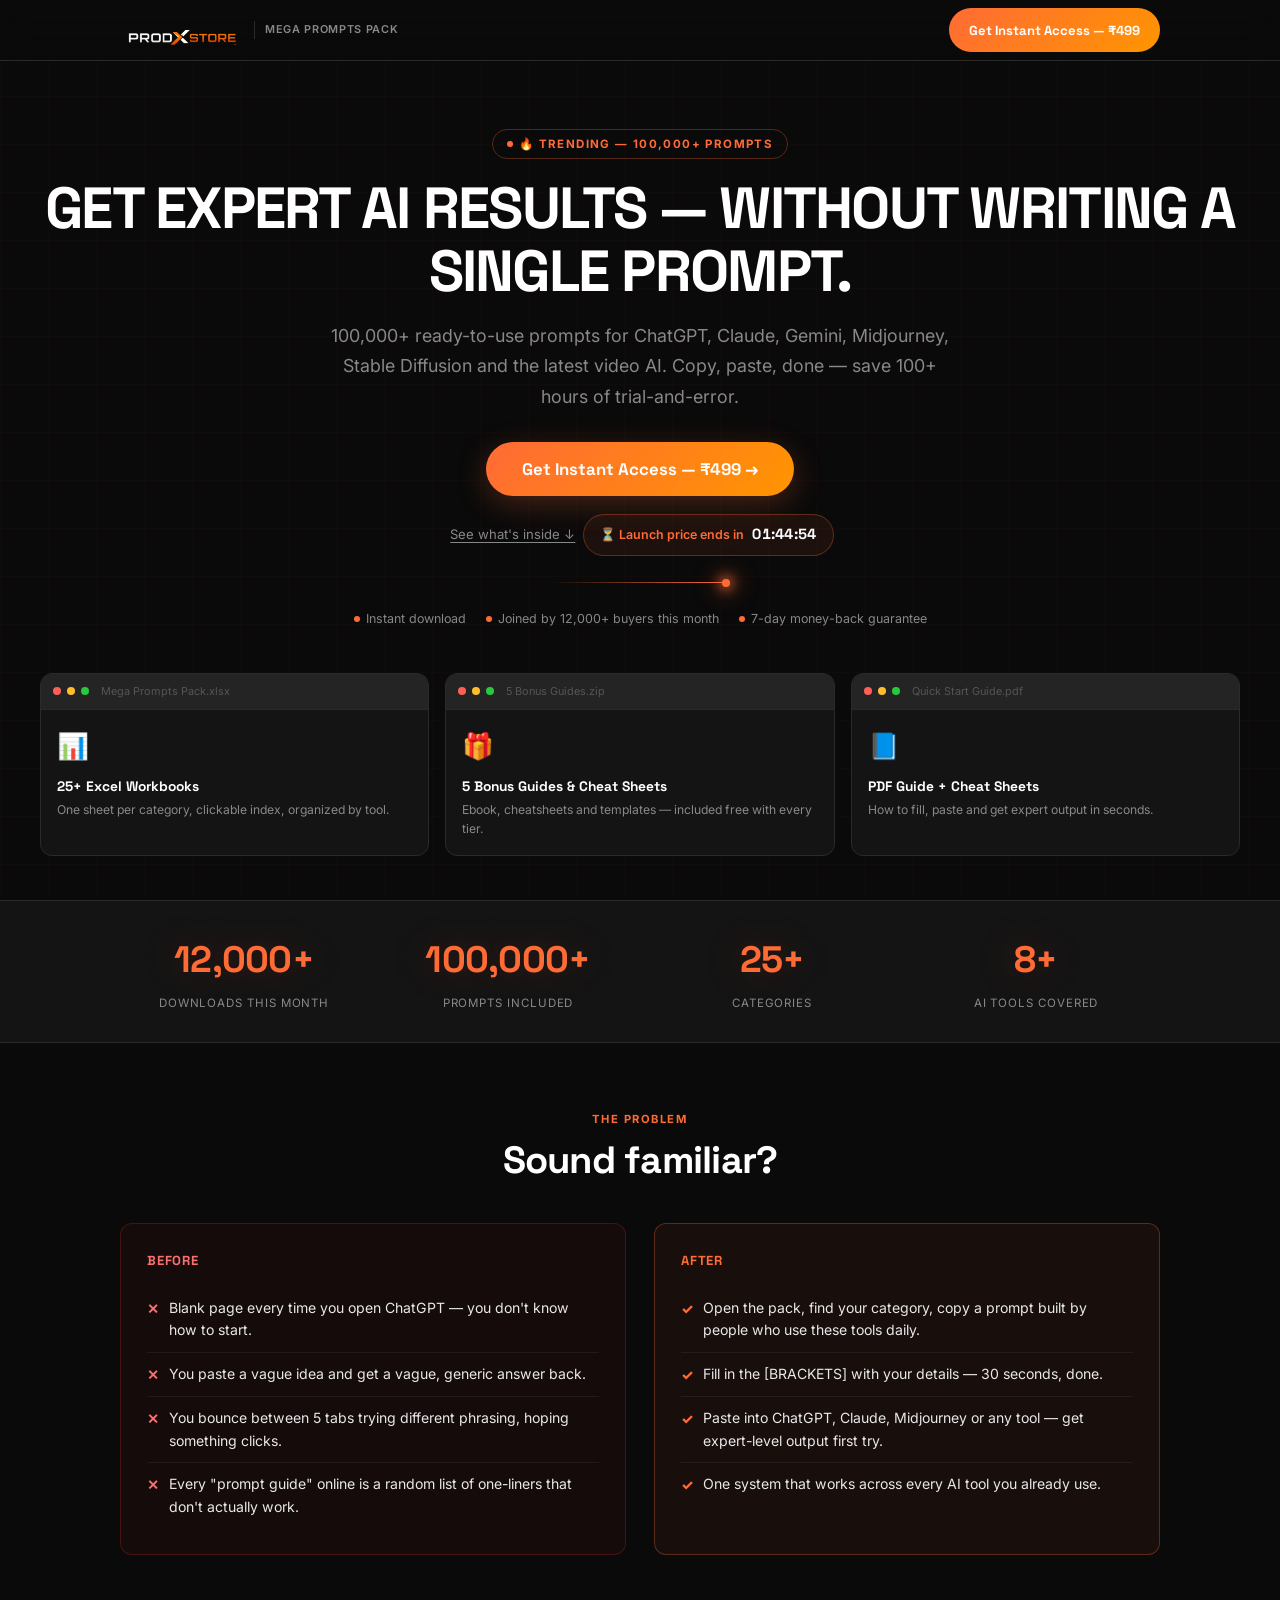
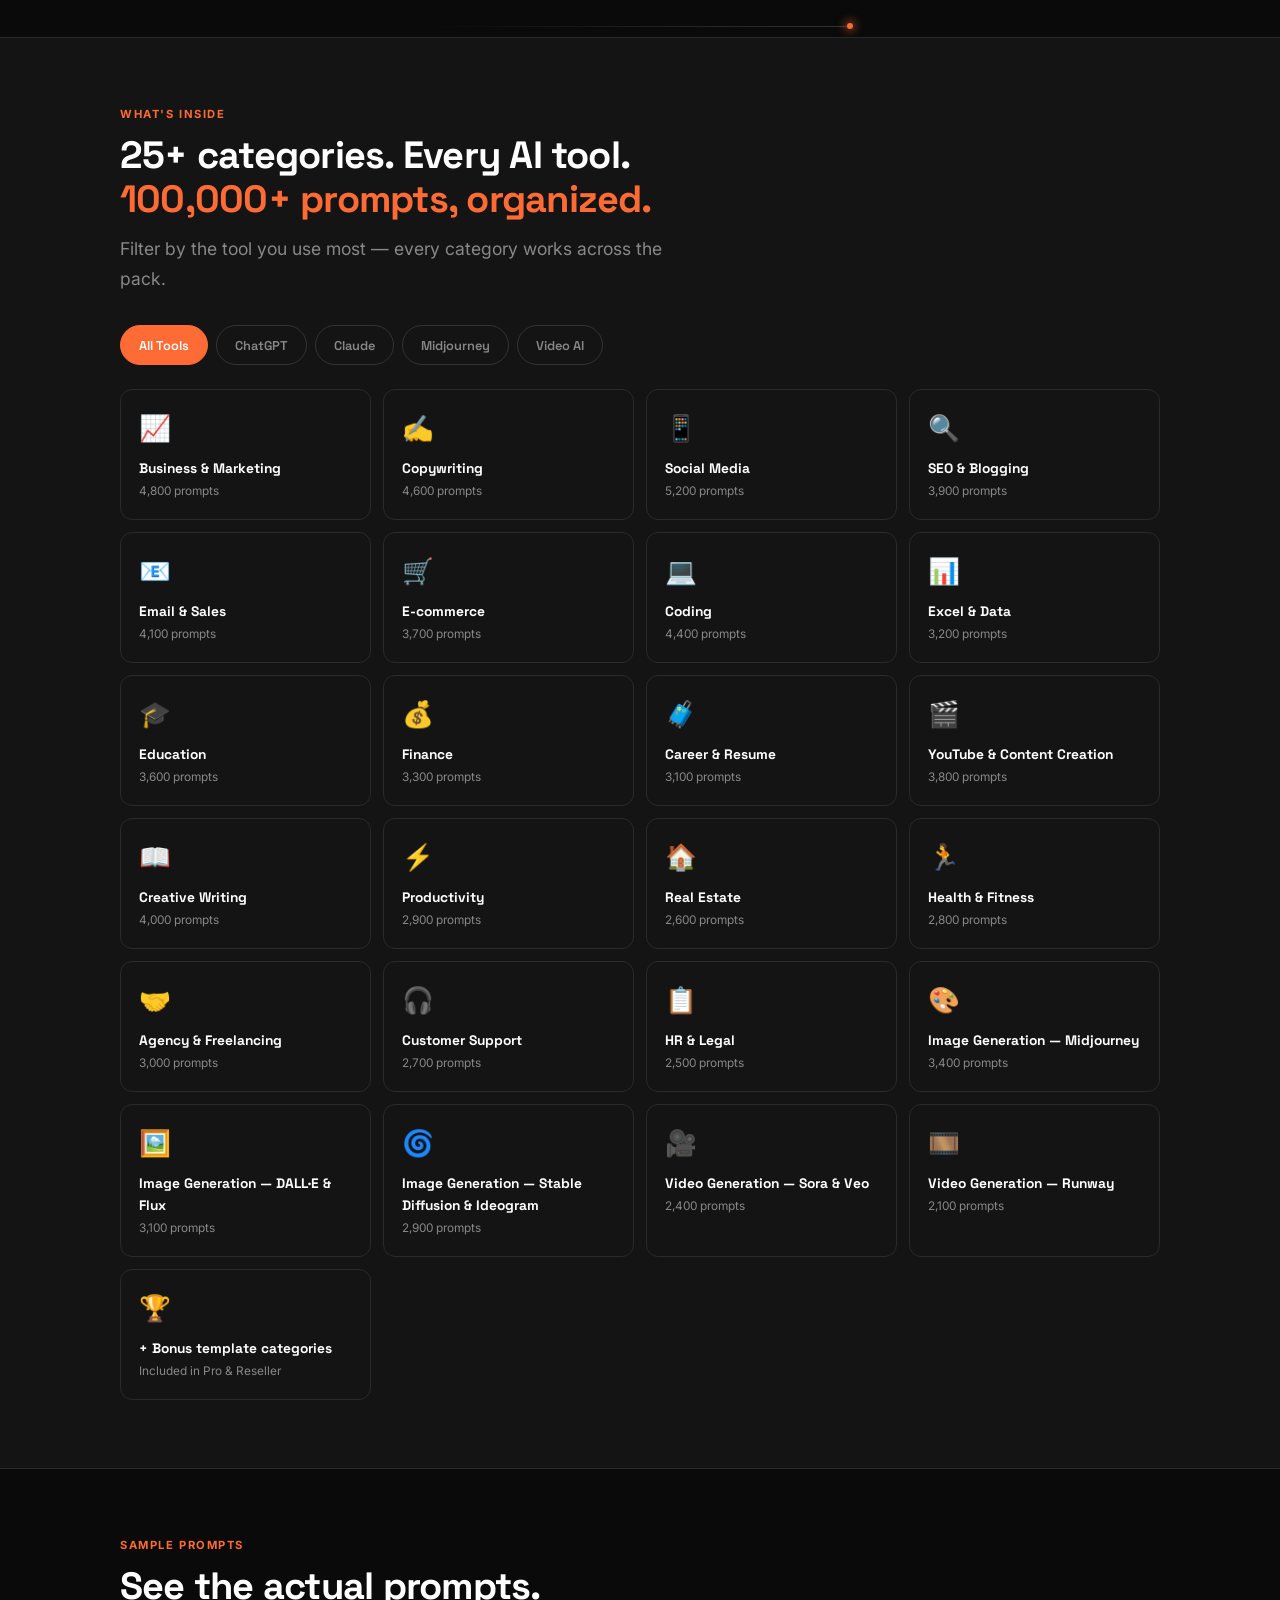
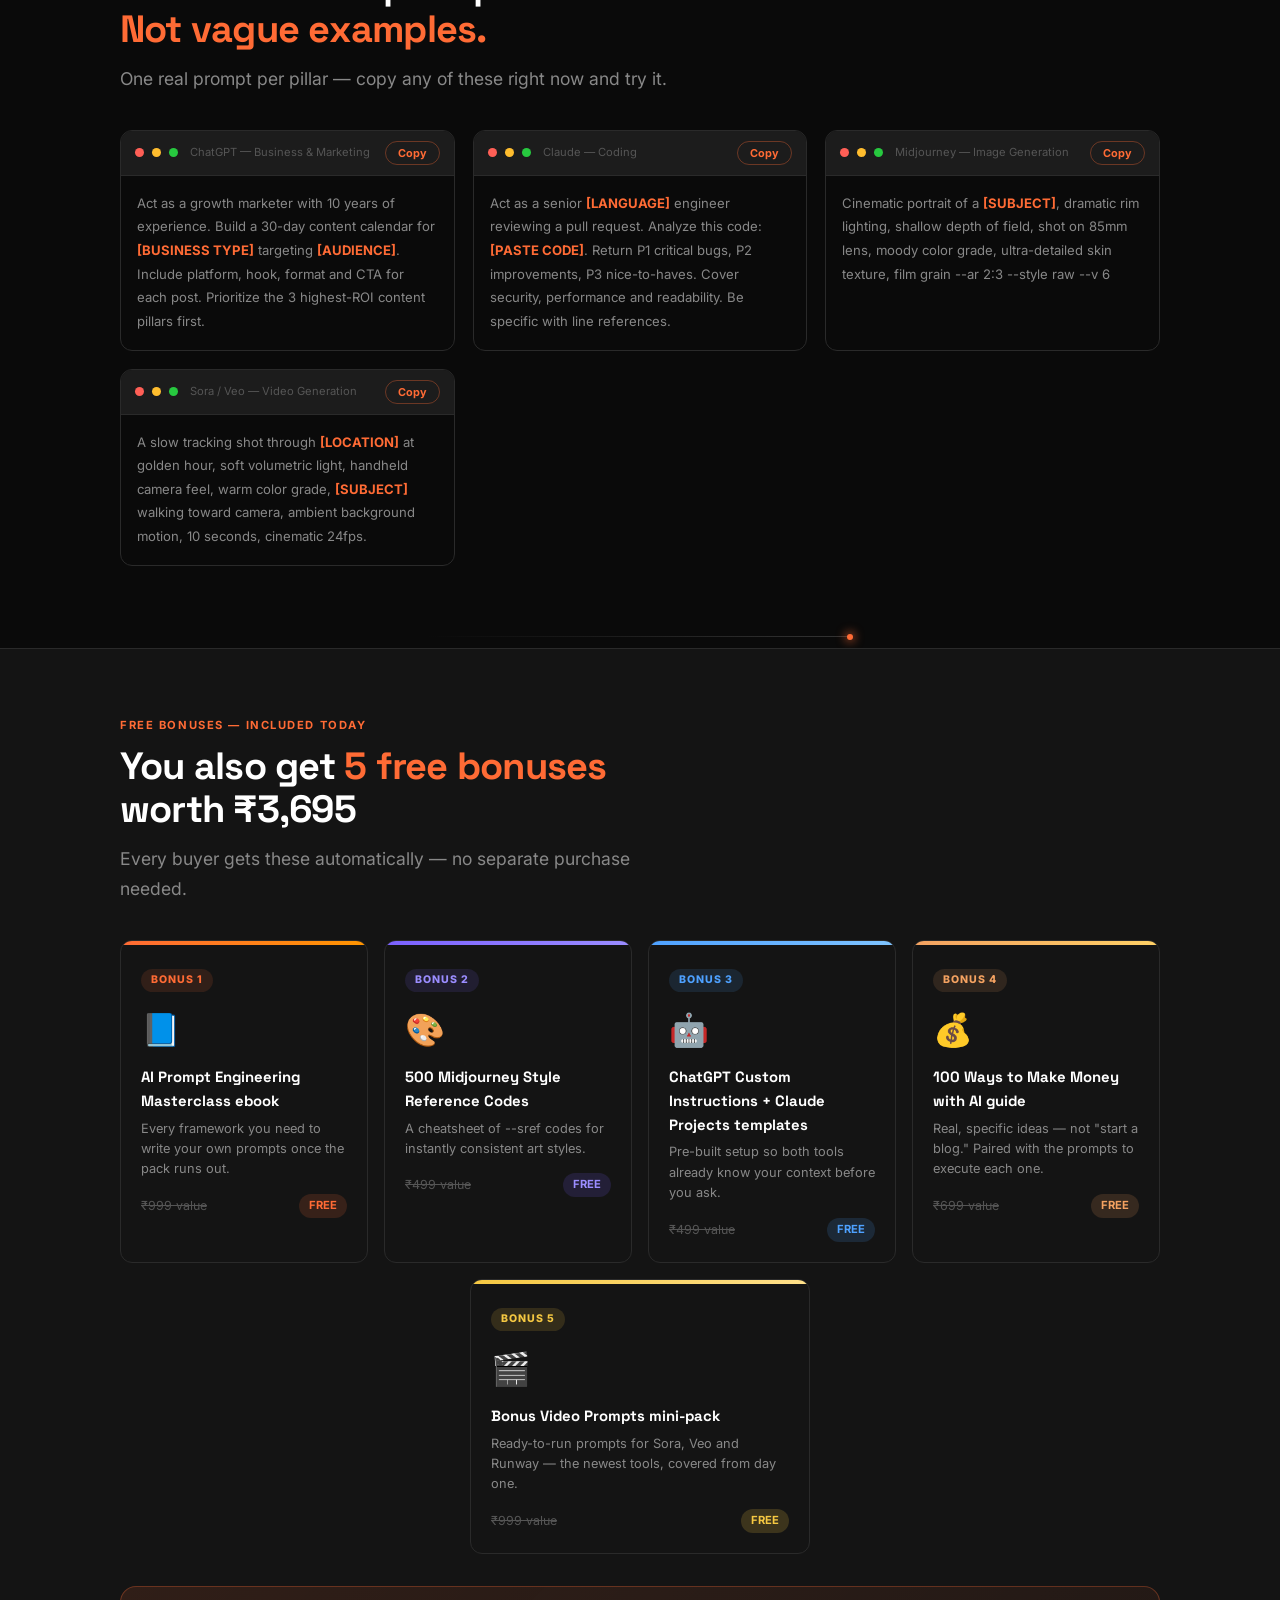
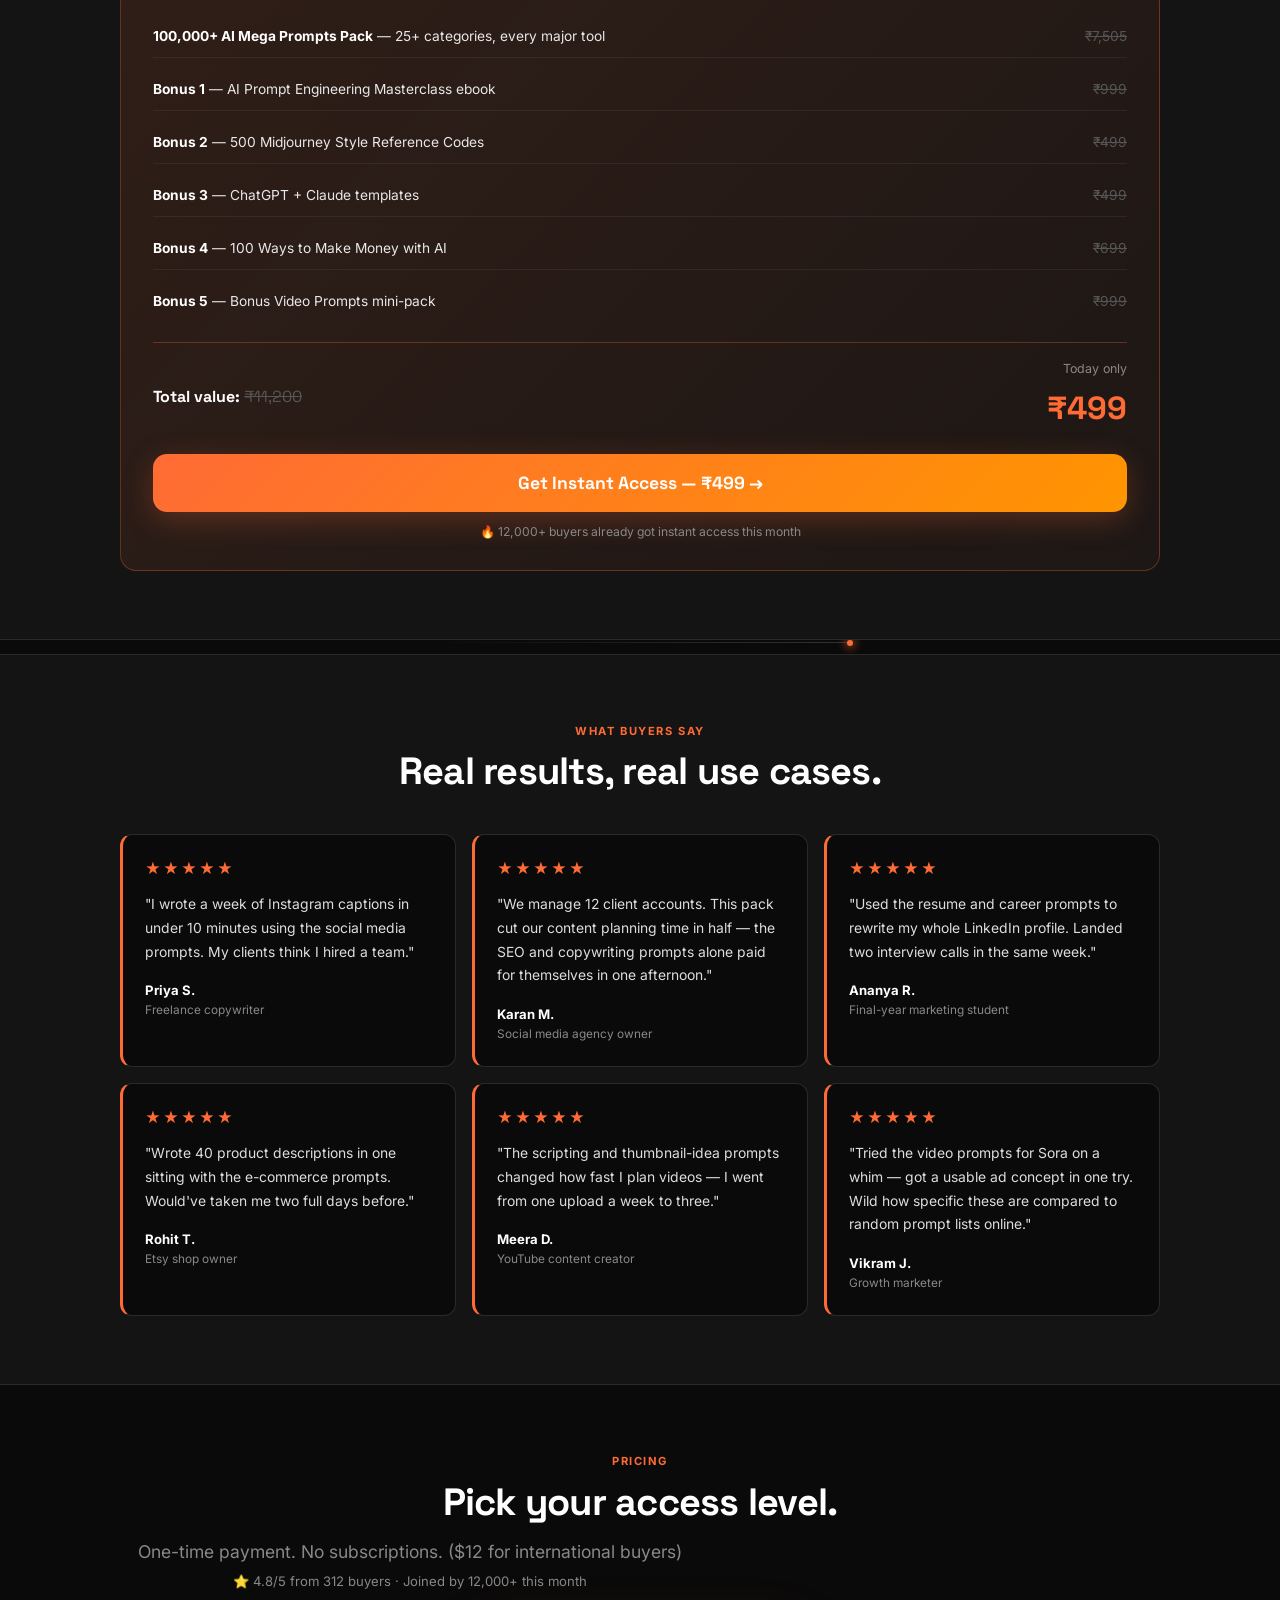
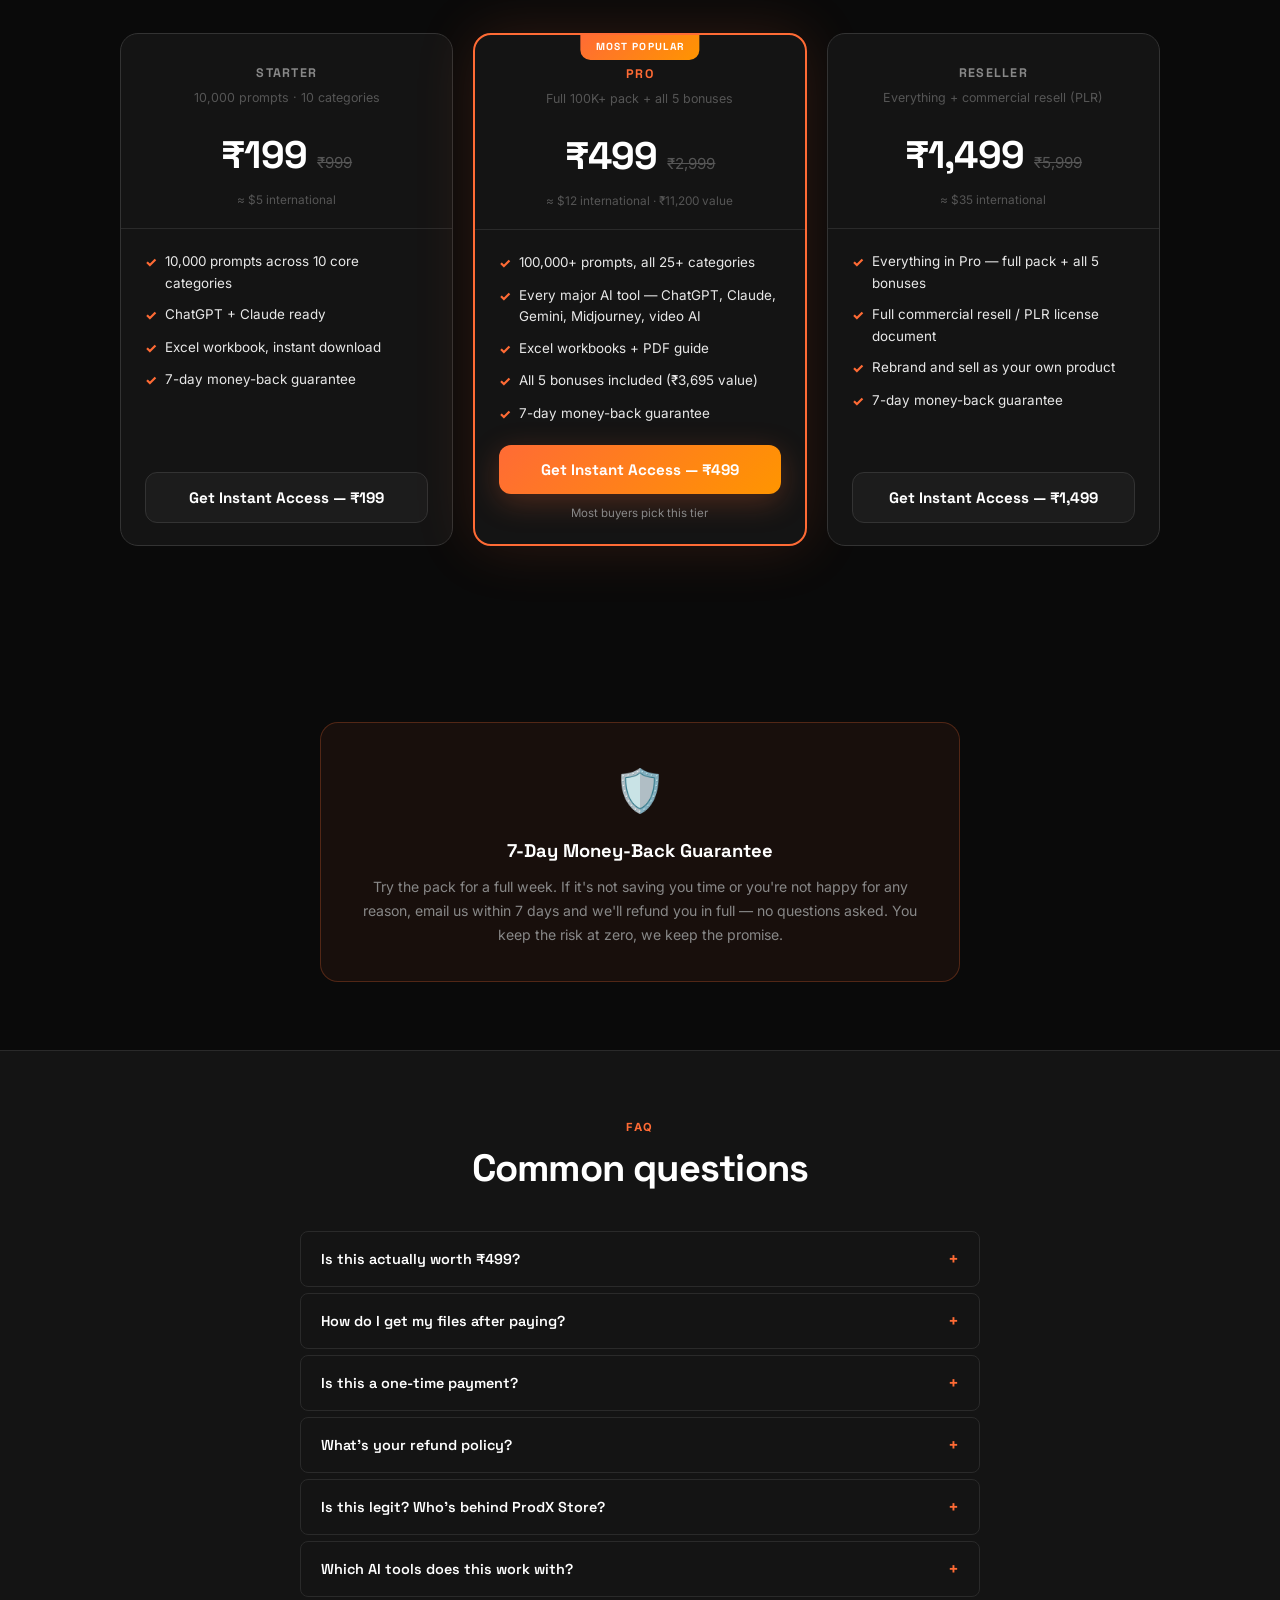
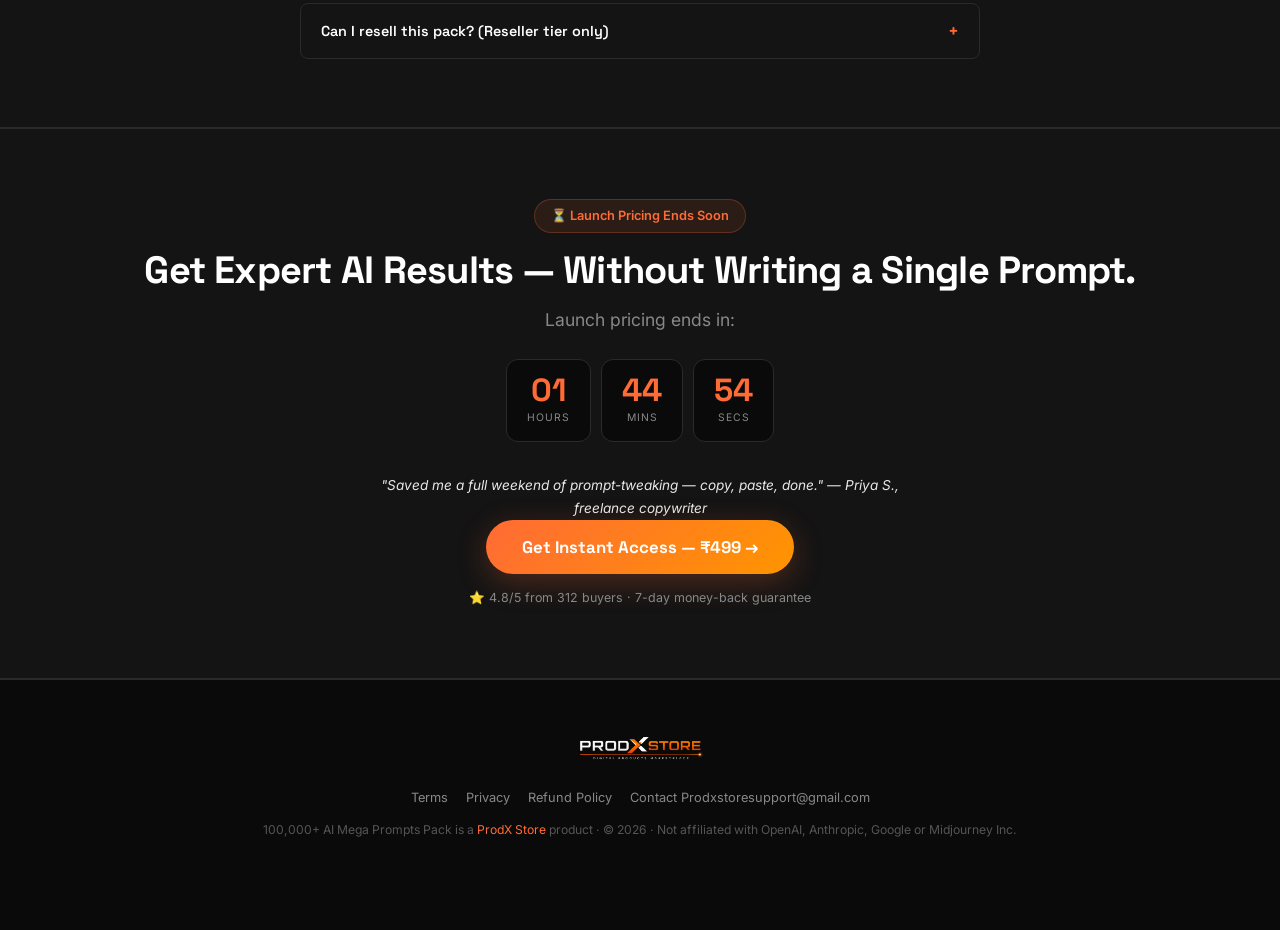
==== commit 96d253dd: "bonuses changed" ====
--- a/index.html
+++ b/index.html
@@ -1,881 +1,572 @@
 <!DOCTYPE html>
 <html lang="en">
-
 <head>
-  <meta charset="UTF-8" />
-  <meta name="viewport" content="width=device-width,initial-scale=1.0" />
-  <title>ProdXStore — Digital Products for the AI Era</title>
-  <meta name="description"
-    content="ProdXStore builds ready-to-use digital products — AI prompt packs, kids learning worksheets, guides and tools. Instant download, lifetime access, regional pricing." />
-  <link rel="icon" type="image/png" href="/favicon-32.png" />
-  <link rel="apple-touch-icon" href="/icon-192.png" />
-  <link rel="preconnect" href="https://fonts.googleapis.com" />
-  <link rel="preconnect" href="https://fonts.gstatic.com" crossorigin />
-  <link
-    href="https://fonts.googleapis.com/css2?family=Space+Grotesk:wght@400;500;600;700;800&family=Inter:wght@300;400;500;600&display=swap"
-    rel="stylesheet" />
-  <style>
-    /* ── RESET & BASE ────────────────────────────────────── */
-    *,
-    *::before,
-    *::after {
-      box-sizing: border-box;
-      margin: 0;
-      padding: 0
-    }
-
-    html {
-      scroll-behavior: smooth
-    }
-
-    body {
-      font-family: 'Inter', sans-serif;
-      background: #0A0A0A;
-      color: #E8E8E8;
-      line-height: 1.6;
-      overflow-x: hidden
-    }
-
-    button {
-      cursor: pointer;
-      font-family: inherit;
-      border: none;
-      outline: none
-    }
-
-    a {
-      color: inherit;
-      text-decoration: none
-    }
-
-    img,
-    svg {
-      display: block;
-      max-width: 100%
-    }
-
-    /* ── CSS VARS ────────────────────────────────────────── */
-    :root {
-      --bg: #0A0A0A;
-      --s1: #141414;
-      --s2: #1C1C1C;
-      --s3: #242424;
-      --border: #2A2A2A;
-      --border2: #333;
-      --or: #FF6B35;
-      --or2: #C0501F;
-      --or3: rgba(255, 107, 53, 0.15);
-      --wh: #FFFFFF;
-      --tx: #E8E8E8;
-      --mu: #888;
-      --su: #555;
-      --gold: #F5C842;
-      --green: #00B07C;
-      --purple: #7B61FF;
-    }
-
-    /* ── BACKGROUND GRID ─────────────────────────────────── */
-    body::before {
-      content: '';
-      position: fixed;
-      inset: 0;
-      background-image: linear-gradient(rgba(255, 107, 53, 0.025) 1px, transparent 1px), linear-gradient(90deg, rgba(255, 107, 53, 0.025) 1px, transparent 1px);
-      background-size: 48px 48px;
-      pointer-events: none;
-      z-index: 0
-    }
-
-    .wrap {
-      max-width: 1080px;
-      margin: 0 auto;
-      padding: 0 20px;
-      position: relative;
-      z-index: 1
-    }
-
-    /* ── NAVBAR ──────────────────────────────────────────── */
-    nav {
-      position: sticky;
-      top: 0;
-      z-index: 100;
-      background: rgba(10, 10, 10, .9);
-      backdrop-filter: blur(16px);
-      border-bottom: 1px solid var(--border)
-    }
-
-    .nav-in {
-      max-width: 1080px;
-      margin: 0 auto;
-      padding: 0 20px;
-      height: 62px;
-      display: flex;
-      align-items: center;
-      justify-content: space-between
-    }
-
-    .brand {
-      display: flex;
-      align-items: center;
-      gap: 10px
-    }
-
-    .brand .mark {
-      width: 32px;
-      height: 32px;
-      flex-shrink: 0
-    }
-
-    .brand .word {
-      font-family: 'Space Grotesk', sans-serif;
-      font-weight: 800;
-      font-size: 1.15rem;
-      color: var(--wh);
-      letter-spacing: -.02em
-    }
-
-    .brand .word span {
-      color: var(--or)
-    }
-
-    .nav-note {
-      font-size: .72rem;
-      color: var(--mu);
-      display: none
-    }
-
-    @media(min-width:600px) {
-      .nav-note {
-        display: block
-      }
-    }
-
-    /* ── HERO ────────────────────────────────────────────── */
-    .hero {
-      padding: 64px 0 36px;
-      text-align: center
-    }
-
-    .eyebrow {
-      display: inline-flex;
-      align-items: center;
-      gap: 6px;
-      font-size: .72rem;
-      font-weight: 700;
-      letter-spacing: .12em;
-      text-transform: uppercase;
-      color: var(--or);
-      border: 1px solid rgba(255, 107, 53, .3);
-      border-radius: 999px;
-      padding: 5px 14px;
-      margin-bottom: 18px
-    }
-
-    .eyebrow::before {
-      content: '';
-      width: 6px;
-      height: 6px;
-      border-radius: 50%;
-      background: var(--or);
-      animation: pulse 2s infinite
-    }
-
-    @keyframes pulse {
-
-      0%,
-      100% {
-        opacity: 1
-      }
-
-      50% {
-        opacity: .35
-      }
-    }
-
-    .hero h1 {
-      font-family: 'Space Grotesk', sans-serif;
-      font-size: clamp(30px, 4.8vw, 54px);
-      font-weight: 800;
-      color: var(--wh);
-      letter-spacing: -.03em;
-      line-height: 1.08;
-      margin-bottom: 16px
-    }
-
-    .hero h1 em {
-      font-style: normal;
-      color: var(--or)
-    }
-
-    .hero p {
-      font-size: clamp(.95rem, 1.8vw, 1.08rem);
-      color: var(--mu);
-      max-width: 560px;
-      margin: 0 auto;
-      line-height: 1.7
-    }
-
-    /* ── FLAGSHIP PRODUCT CARD ───────────────────────────── */
-    .shelf {
-      padding: 36px 0 8px
-    }
-
-    .card {
-      background: linear-gradient(160deg, var(--s1), var(--s2));
-      border: 1px solid var(--border2);
-      border-radius: 20px;
-      overflow: hidden;
-      position: relative
-    }
-
-    .card::before {
-      content: '';
-      position: absolute;
-      top: -120px;
-      left: 50%;
-      transform: translateX(-50%);
-      width: 520px;
-      height: 240px;
-      background: radial-gradient(ellipse, rgba(255, 107, 53, .16), transparent 70%);
-      pointer-events: none
-    }
-
-    .card-top {
-      display: grid;
-      grid-template-columns: 1fr 1fr;
-      gap: 28px;
-      align-items: center;
-      padding: 34px 32px 8px;
-      position: relative
-    }
-
-    @media(max-width:820px) {
-      .card-top {
-        grid-template-columns: 1fr;
-        padding: 26px 22px 4px
-      }
-    }
-
-    .card-cover {
-      border-radius: 16px;
-      overflow: hidden;
-      border: 1px solid var(--border2);
-      box-shadow: 0 16px 48px rgba(0, 0, 0, .5)
-    }
-
-    .card-cover img {
-      width: 100%;
-      height: auto
-    }
-
-    .card-info {
-      text-align: left
-    }
-
-    @media(max-width:820px) {
-      .card-info {
-        text-align: center
-      }
-    }
-
-    .badge-live {
-      display: inline-flex;
-      align-items: center;
-      gap: 6px;
-      background: rgba(0, 176, 124, .12);
-      border: 1px solid rgba(0, 176, 124, .35);
-      color: var(--green);
-      font-size: .7rem;
-      font-weight: 700;
-      letter-spacing: .1em;
-      text-transform: uppercase;
-      border-radius: 999px;
-      padding: 4px 12px;
-      margin-bottom: 14px
-    }
-
-    .badge-live::before {
-      content: '';
-      width: 6px;
-      height: 6px;
-      border-radius: 50%;
-      background: var(--green)
-    }
-
-    .card-title {
-      font-family: 'Space Grotesk', sans-serif;
-      font-size: clamp(24px, 3.2vw, 34px);
-      font-weight: 800;
-      color: var(--wh);
-      letter-spacing: -.02em;
-      margin-bottom: 8px
-    }
-
-    .card-sub {
-      color: var(--mu);
-      font-size: .94rem;
-      margin-bottom: 18px
-    }
-
-    .facts {
-      display: flex;
-      gap: 8px 26px;
-      flex-wrap: wrap
-    }
-
-    @media(max-width:820px) {
-      .facts {
-        justify-content: center
-      }
-    }
-
-    .fact b {
-      font-family: 'Space Grotesk', sans-serif;
-      display: block;
-      font-size: 1.4rem;
-      font-weight: 800;
-      color: var(--or);
-      letter-spacing: -.02em
-    }
-
-    .fact span {
-      font-size: .7rem;
-      color: var(--mu);
-      text-transform: uppercase;
-      letter-spacing: .08em;
-      font-weight: 600
-    }
-
-    .doors {
-      display: grid;
-      grid-template-columns: 1fr 1fr;
-      gap: 16px;
-      padding: 26px 28px 30px;
-      position: relative
-    }
-
-    @media(max-width:640px) {
-      .doors {
-        grid-template-columns: 1fr;
-        padding: 22px 18px 24px
-      }
-    }
-
-    .door {
-      display: block;
-      background: var(--s2);
-      border: 1px solid var(--border2);
-      border-radius: 16px;
-      padding: 24px 22px;
-      text-align: center;
-      transition: transform .2s, border-color .2s, box-shadow .2s;
-      position: relative
-    }
-
-    .door:hover {
-      transform: translateY(-3px);
-      border-color: var(--or);
-      box-shadow: 0 12px 40px rgba(255, 107, 53, .14)
-    }
-
-    .door .flag {
-      font-size: 1.9rem;
-      line-height: 1;
-      margin-bottom: 10px
-    }
-
-    .door h3 {
-      font-family: 'Space Grotesk', sans-serif;
-      font-size: 1.15rem;
-      font-weight: 700;
-      color: var(--wh);
-      margin-bottom: 4px
-    }
-
-    .door .pay {
-      font-size: .75rem;
-      color: var(--mu);
-      margin-bottom: 14px
-    }
-
-    .door .once {
-      font-size: .72rem;
-      color: var(--mu);
-      margin-bottom: 16px
-    }
-
-    .door .go {
-      display: inline-flex;
-      align-items: center;
-      justify-content: center;
-      gap: 8px;
-      width: 100%;
-      background: var(--or);
-      color: #fff;
-      font-family: 'Space Grotesk', sans-serif;
-      font-weight: 800;
-      font-size: .98rem;
-      border-radius: 12px;
-      padding: 14px;
-      transition: background .2s
-    }
-
-    .door:hover .go {
-      background: var(--or2)
-    }
-
-    .reco {
-      position: absolute;
-      top: -11px;
-      left: 50%;
-      transform: translateX(-50%);
-      background: var(--or);
-      color: #fff;
-      font-size: .64rem;
-      font-weight: 800;
-      letter-spacing: .1em;
-      text-transform: uppercase;
-      border-radius: 999px;
-      padding: 4px 12px;
-      white-space: nowrap;
-      display: none
-    }
-
-    .door.is-reco {
-      border-color: rgba(255, 107, 53, .55)
-    }
-
-    .door.is-reco .reco {
-      display: block
-    }
-
-    .trust {
-      display: flex;
-      justify-content: center;
-      gap: 8px 22px;
-      flex-wrap: wrap;
-      padding: 0 20px 30px;
-      position: relative
-    }
-
-    .trust span {
-      display: flex;
-      align-items: center;
-      gap: 6px;
-      font-size: .76rem;
-      color: var(--mu)
-    }
-
-    .trust span::before {
-      content: '';
-      width: 6px;
-      height: 6px;
-      border-radius: 50%;
-      background: var(--or);
-      flex-shrink: 0
-    }
-
-    /* ── WHY US ──────────────────────────────────────────── */
-    .why {
-      padding: 48px 0 8px
-    }
-
-    .why-grid {
-      display: grid;
-      grid-template-columns: repeat(3, 1fr);
-      gap: 14px
-    }
-
-    @media(max-width:760px) {
-      .why-grid {
-        grid-template-columns: 1fr
-      }
-    }
-
-    .why-card {
-      background: var(--s1);
-      border: 1px solid var(--border);
-      border-radius: 16px;
-      padding: 24px
-    }
-
-    .why-card .ic {
-      width: 40px;
-      height: 40px;
-      border-radius: 10px;
-      background: var(--or3);
-      display: flex;
-      align-items: center;
-      justify-content: center;
-      font-size: 1.15rem;
-      margin-bottom: 14px
-    }
-
-    .why-card h4 {
-      font-family: 'Space Grotesk', sans-serif;
-      font-size: 1rem;
-      font-weight: 700;
-      color: var(--wh);
-      margin-bottom: 6px
-    }
-
-    .why-card p {
-      font-size: .84rem;
-      color: var(--mu);
-      line-height: 1.65
-    }
-
-    /* ── COMING SOON (visual product cards) ──────────────── */
-    .soon {
-      padding: 48px 0 8px
-    }
-
-    .soon-label {
-      text-align: center;
-      font-family: 'Space Grotesk', sans-serif;
-      font-size: .78rem;
-      font-weight: 700;
-      letter-spacing: .14em;
-      text-transform: uppercase;
-      color: var(--su);
-      margin-bottom: 20px
-    }
-
-    .soon-grid {
-      display: grid;
-      grid-template-columns: repeat(3, 1fr);
-      gap: 16px
-    }
-
-    @media(max-width:760px) {
-      .soon-grid {
-        grid-template-columns: 1fr
-      }
-    }
-
-    .soon-card {
-      background: var(--s1);
-      border: 1px solid var(--border);
-      border-radius: 16px;
-      overflow: hidden;
-      position: relative;
-      transition: transform .2s, border-color .2s
-    }
-
-    .soon-card:hover {
-      transform: translateY(-3px);
-      border-color: var(--border2)
-    }
-
-    .soon-cover {
-      position: relative;
-      border-bottom: 1px solid var(--border)
-    }
-
-    .soon-cover img {
-      width: 100%;
-      height: auto;
-      filter: saturate(.85)
-    }
-
-    .soon-cover::after {
-      content: '';
-      position: absolute;
-      inset: 0;
-      background: rgba(10, 10, 10, .25)
-    }
-
-    .soon-tag {
-      position: absolute;
-      top: 12px;
-      right: 12px;
-      z-index: 2;
-      font-size: .6rem;
-      font-weight: 800;
-      letter-spacing: .1em;
-      text-transform: uppercase;
-      color: #0A0A0A;
-      background: var(--gold);
-      border-radius: 999px;
-      padding: 4px 11px
-    }
-
-    .soon-body {
-      padding: 16px 18px 18px
-    }
-
-    .soon-body h4 {
-      font-family: 'Space Grotesk', sans-serif;
-      font-size: .98rem;
-      font-weight: 700;
-      color: var(--tx);
-      margin-bottom: 3px
-    }
-
-    .soon-body p {
-      font-size: .78rem;
-      color: var(--mu);
-      margin-bottom: 12px
-    }
-
-    .notify {
-      display: inline-flex;
-      align-items: center;
-      gap: 6px;
-      font-size: .76rem;
-      font-weight: 700;
-      color: var(--or);
-      background: none;
-      border: 1px solid rgba(255, 107, 53, .35);
-      border-radius: 999px;
-      padding: 6px 14px;
-      transition: background .2s, border-color .2s
-    }
-
-    .notify:hover {
-      background: var(--or3);
-      border-color: var(--or)
-    }
-
-    /* ── FOOTER ──────────────────────────────────────────── */
-    footer {
-      margin-top: 60px;
-      border-top: 1px solid var(--border);
-      padding: 30px 20px 38px;
-      text-align: center;
-      position: relative;
-      z-index: 1
-    }
-
-    .f-brand {
-      display: inline-flex;
-      align-items: center;
-      gap: 9px;
-      margin-bottom: 8px
-    }
-
-    .f-brand .mark {
-      width: 26px;
-      height: 26px
-    }
-
-    .f-brand .word {
-      font-family: 'Space Grotesk', sans-serif;
-      font-weight: 800;
-      color: var(--wh)
-    }
-
-    .f-brand .word span {
-      color: var(--or)
-    }
-
-    footer p {
-      font-size: .74rem;
-      color: var(--su)
-    }
-
-    .f-links {
-      display: flex;
-      justify-content: center;
-      gap: 18px;
-      margin: 8px 0 12px;
-      flex-wrap: wrap
-    }
-
-    .f-links a {
-      font-size: .78rem;
-      color: var(--mu);
-      transition: color .2s
-    }
-
-    .f-links a:hover {
-      color: var(--or)
-    }
-
-    a:focus-visible,
-    button:focus-visible {
-      outline: 2px solid var(--or);
-      outline-offset: 3px;
-      border-radius: 8px
-    }
-
-    @media(prefers-reduced-motion:reduce) {
-
-      *,
-      *::before,
-      *::after {
-        animation: none !important;
-        transition: none !important
-      }
-    }
-  </style>
+<meta charset="UTF-8"/>
+<meta name="viewport" content="width=device-width,initial-scale=1.0"/>
+<title>100,000+ AI Prompts Pack — ChatGPT, Claude & Midjourney Prompts | ProdX Store</title>
+<meta name="description" content="100,000+ ready-to-use AI prompts for ChatGPT, Claude, Gemini, Midjourney, Stable Diffusion, Sora, Veo & more. 25+ categories + 5 free bonuses, ₹11,200 value — today ₹499."/>
+<link rel="canonical" href="https://prodxstore.com/mega-pack/"/>
+
+<!-- Open Graph -->
+<meta property="og:type" content="product"/>
+<meta property="og:title" content="100,000+ AI Prompts Pack — ChatGPT, Claude & Midjourney Prompts"/>
+<meta property="og:description" content="Stop writing prompts from scratch. 100,000+ ready-to-use prompts across 25+ categories for every major AI tool. ₹11,200 value — today ₹499."/>
+<meta property="og:image" content="./assets/og-image.png"/>
+<meta property="og:url" content="https://prodxstore.com/mega-pack/"/>
+
+<!-- Twitter -->
+<meta name="twitter:card" content="summary_large_image"/>
+<meta name="twitter:title" content="100,000+ AI Prompts Pack — ChatGPT, Claude & Midjourney Prompts"/>
+<meta name="twitter:description" content="100,000+ ready-to-use AI prompts across 25+ categories. Excel + PDF. ₹11,200 value — today ₹499."/>
+<meta name="twitter:image" content="./assets/og-image.png"/>
+
+<link rel="icon" type="image/png" href="./favicon-32.png"/>
+<link rel="apple-touch-icon" href="./icon-192.png"/>
+
+<link rel="preconnect" href="https://fonts.googleapis.com"/>
+<link rel="preconnect" href="https://fonts.gstatic.com" crossorigin/>
+<link href="https://fonts.googleapis.com/css2?family=Space+Grotesk:wght@400;500;600;700;800&family=Inter:wght@300;400;500;600&display=swap" rel="stylesheet"/>
+<link rel="stylesheet" href="styles.css"/>
+<script src="https://checkout.razorpay.com/v1/checkout.js" defer></script>
+
+<!-- META_PIXEL_CODE — paste Meta Pixel base code here -->
+
+<script type="application/ld+json">
+{
+  "@context": "https://schema.org",
+  "@type": "Product",
+  "name": "100,000+ AI Mega Prompts Pack",
+  "description": "100,000+ ready-to-use AI prompts for ChatGPT, Claude, Gemini, Midjourney, DALL·E, Stable Diffusion, Ideogram and video AI tools across 25+ categories. Delivered as Excel workbooks and a PDF guide.",
+  "brand": { "@type": "Brand", "name": "ProdX Store" },
+  "image": "https://prodxstore.com/assets/og-image.png",
+  "offers": {
+    "@type": "AggregateOffer",
+    "priceCurrency": "INR",
+    "lowPrice": "199",
+    "highPrice": "1499",
+    "offerCount": "3",
+    "availability": "https://schema.org/InStock"
+  },
+  "aggregateRating": {
+    "@type": "AggregateRating",
+    "ratingValue": "4.8",
+    "reviewCount": "312"
+  }
+}
+</script>
 </head>
-
 <body>
 
-  <nav>
-    <div class="nav-in">
-      <a class="brand" href="/" aria-label="ProdXStore home">
-        <img src="/assets/logo-nav.png" alt="ProdXStore" style="height:34px;width:auto" />
-      </a>
-      <div class="nav-note">Instant download · Lifetime access</div>
-    </div>
-  </nav>
-
-  <header class="hero wrap">
-    <div class="eyebrow">Digital products for the AI era</div>
-    <h1>Tools that make AI<br /><em>actually work for you.</em></h1>
-    <p>ProdXStore builds ready-to-use digital products — AI prompt packs, kids learning worksheets, guides and systems.
-      One-time payment, instant download, priced fairly for your region.</p>
-  </header>
-
-  <main class="wrap">
-
-    <!-- ═══ FLAGSHIP: CLAUDE PROMPT PACK ═══ -->
-    <section class="shelf" aria-label="Claude Prompt Pack">
-      <div class="card">
-        <div class="card-top">
-          <div class="card-cover">
-            <img src="/assets/cover-claude.svg" alt="Claude Prompt Pack — 4,560 prompts across 20 categories"
-              width="800" height="600" loading="eager" />
-          </div>
-          <div class="card-info">
-            <div class="badge-live">Available now</div>
-            <h2 class="card-title">Claude Prompt Pack</h2>
-            <p class="card-sub">4,560 fill-in-the-blank prompts for Claude AI, organized into 20 categories. Copy, fill,
-              paste — expert output in 30 seconds.</p>
-            <div class="facts">
-              <div class="fact"><b>4,560</b><span>Prompts</span></div>
-              <div class="fact"><b>20</b><span>Categories</span></div>
-              <div class="fact"><b>∞</b><span>Lifetime</span></div>
-            </div>
-          </div>
-        </div>
-
-        <div class="doors">
-          <a class="door" id="door-in" href="./promptspackindia">
-            <span class="reco">Recommended for you</span>
-            <div class="flag">🇮🇳</div>
-            <h3>India</h3>
-            <div class="pay">UPI · Cards · Netbanking (Razorpay)</div>
-            <div class="once" style="margin-top:6px">Special launch offer inside</div>
-            <span class="go">View offer →</span>
-          </a>
-
-          <a class="door" id="door-intl" href="./promptspackinternational">
-            <span class="reco">Recommended for you</span>
-            <div class="flag">🌍</div>
-            <h3>International</h3>
-            <div class="pay">PayPal · Cards</div>
-            <div class="once" style="margin-top:6px">Special launch offer inside</div>
-            <span class="go">View offer →</span>
-          </a>
-        </div>
-
-        <div class="trust">
-          <span>Instant download</span>
-          <span>Secure checkout</span>
-          <span>Excel + PDF formats</span>
-          <span>Free lifetime updates</span>
-        </div>
-      </div>
-    </section>
-
-    <!-- ═══ WHY PRODXSTORE ═══ -->
-    <section class="why" aria-label="Why ProdXStore">
-      <div class="why-grid">
-        <div class="why-card">
-          <div class="ic">⚡</div>
-          <h4>Built to use, not to read</h4>
-          <p>Every product is ready on open — fill-in-the-blank prompts, print-and-go worksheets. No theory, no fluff,
-            first result in under a minute.</p>
-        </div>
-        <div class="why-card">
-          <div class="ic">🌏</div>
-          <h4>Fair regional pricing</h4>
-          <p>Indian buyers pay in INR via UPI and Razorpay. International buyers pay in USD via PayPal. Same product,
-            honest local pricing.</p>
-        </div>
-        <div class="why-card">
-          <div class="ic">🔓</div>
-          <h4>Own it forever</h4>
-          <p>One-time payment. No subscriptions, no hidden renewals. Lifetime access with free updates as products grow.
-          </p>
-        </div>
-      </div>
-    </section>
-
-    <!-- ═══ COMING SOON — visual product cards ═══ -->
-    <section class="soon" aria-label="Coming soon">
-      <div class="soon-label">Next from ProdXStore</div>
-      <div class="soon-grid">
-
-        <div class="soon-card">
-          <div class="soon-cover">
-            <span class="soon-tag available">Available now</span>
-            <img src="/assets/cover-kids.svg" alt="Kids Learning Worksheets — printable practice packs for ages 2 to 8"
-              width="800" height="600" loading="lazy" />
-          </div>
-          <div class="soon-body">
-            <h4>Kids Learning Worksheets</h4>
-            <p>Printable ABC, numbers &amp; activity packs for ages 2–8 — from the Little Minds Learn family.</p>
-            
-          </div>
-        </div>
-
-        <div class="soon-card">
-          <div class="soon-cover">
-            <span class="soon-tag">Coming soon</span>
-            <img src="/assets/cover-chatgpt.svg" alt="ChatGPT Prompt Pack" width="800" height="600" loading="lazy" />
-          </div>
-          <div class="soon-body">
-            <h4>ChatGPT Prompt Pack</h4>
-            <p>The same fill-in-the-blank system, tuned for GPT models.</p>
-            <a class="notify" href="mailto:hello@prodxstore.com?subject=Notify%20me%3A%20ChatGPT%20Pack">🔔 Notify
-              me</a>
-          </div>
-        </div>
-
-        <div class="soon-card">
-          <div class="soon-cover">
-            <span class="soon-tag">Coming soon</span>
-            <img src="/assets/cover-gemini.svg" alt="Gemini Prompt Pack" width="800" height="600" loading="lazy" />
-          </div>
-          <div class="soon-body">
-            <h4>Gemini Prompt Pack</h4>
-            <p>Prompt formulas built for Google Gemini.</p>
-            <a class="notify" href="mailto:hello@prodxstore.com?subject=Notify%20me%3A%20Gemini%20Pack">🔔 Notify me</a>
-          </div>
-        </div>
-
-      </div>
-    </section>
-
-  </main>
-
-  <footer>
-    <div class="f-brand">
-      <img src="/assets/logo-full.png" alt="ProdXStore — Digital Products Marketplace" style="height:64px;width:auto" />
-    </div>
-    <!-- <div class="f-links">
-    <a href="https://prodxstore.com/promptspackindia">Claude Pack — India</a>
-    <a href="https://prodxstore.com/promptspackinternational">Claude Pack — International</a>
-    <a href="https://littlemindslearn.com">Little Minds Learn</a>
-  </div> -->
-    <p>© 2026 prodxstore.com · Digital products, delivered instantly. Not affiliated with Anthropic, OpenAI or Google.
-    </p>
-  </footer>
-
-  <script>
-    // Highlight the recommended regional store based on timezone (no auto-redirect).
-    (function () {
-      try {
-        var tz = Intl.DateTimeFormat().resolvedOptions().timeZone || '';
-        var isIndia = /Calcutta|Kolkata/i.test(tz);
-        document.getElementById(isIndia ? 'door-in' : 'door-intl').classList.add('is-reco');
-      } catch (e) { }
-    })();
-  </script>
-
+<!-- ═══════════════════ NAVBAR ═══════════════════ -->
+<nav>
+  <div class="nav-in">
+    <a href="../" aria-label="ProdX Store home" style="display:flex;align-items:center;gap:10px">
+      <img src="./assets/logo-nav.png" alt="ProdX Store" style="height:30px;width:auto"/>
+      <span style="font-size:.68rem;color:#888;font-weight:600;letter-spacing:.06em;border-left:1px solid #2A2A2A;padding-left:10px;text-transform:uppercase">Mega Prompts Pack</span>
+    </a>
+    <button class="nav-cta" onclick="goTo('pricing')">Get Instant Access — ₹499</button>
+  </div>
+</nav>
+
+<!-- ═══════════════════ HERO ═══════════════════ -->
+<header class="hero">
+  <div class="eyebrow">🔥 Trending — 100,000+ Prompts</div>
+  <h1 class="hero-h1">Get Expert AI Results — Without Writing a Single Prompt.</h1>
+  <p class="hero-sub">100,000+ ready-to-use prompts for ChatGPT, Claude, Gemini, Midjourney, Stable Diffusion and the latest video AI. Copy, paste, done — save 100+ hours of trial-and-error.</p>
+  <div class="hero-ctas">
+    <button class="btn btn-primary" onclick="goTo('pricing')">Get Instant Access — ₹499 →</button>
+  </div>
+  <a href="#inside" class="hero-see-inside" onclick="goTo('inside');return false;">See what's inside ↓</a>
+  <div class="hero-timer">
+    <span class="hero-timer-label" id="hero-timer-label">⏳ Launch price ends in</span>
+    <span class="hero-timer-clock"><span id="ht-h">00</span>:<span id="ht-m">25</span>:<span id="ht-s">00</span></span>
+  </div>
+  <div class="brand-rule"><span class="dot"></span></div>
+  <div class="trust-row">
+    <div class="trust-item"><div class="trust-dot"></div>Instant download</div>
+    <div class="trust-item"><div class="trust-dot"></div>Joined by 12,000+ buyers this month</div>
+    <div class="trust-item"><div class="trust-dot"></div>7-day money-back guarantee</div>
+  </div>
+
+  <div class="wrap">
+    <div class="mockup-strip">
+      <div class="mockup-card reveal">
+        <div class="mockup-bar">
+          <div class="mockup-dot" style="background:#FF5F56"></div>
+          <div class="mockup-dot" style="background:#FFBD2E"></div>
+          <div class="mockup-dot" style="background:#27C93F"></div>
+          <span>Mega Prompts Pack.xlsx</span>
+        </div>
+        <div class="mockup-body">
+          <div class="mockup-icon">📊</div>
+          <div class="mockup-title">25+ Excel Workbooks</div>
+          <div class="mockup-desc">One sheet per category, clickable index, organized by tool.</div>
+        </div>
+      </div>
+      <div class="mockup-card reveal">
+        <div class="mockup-bar">
+          <div class="mockup-dot" style="background:#FF5F56"></div>
+          <div class="mockup-dot" style="background:#FFBD2E"></div>
+          <div class="mockup-dot" style="background:#27C93F"></div>
+          <span>5 Bonus Guides.zip</span>
+        </div>
+        <div class="mockup-body">
+          <div class="mockup-icon">🎁</div>
+          <div class="mockup-title">5 Bonus Guides &amp; Cheat Sheets</div>
+          <div class="mockup-desc">Ebook, cheatsheets and templates — included free with every tier.</div>
+        </div>
+      </div>
+      <div class="mockup-card reveal">
+        <div class="mockup-bar">
+          <div class="mockup-dot" style="background:#FF5F56"></div>
+          <div class="mockup-dot" style="background:#FFBD2E"></div>
+          <div class="mockup-dot" style="background:#27C93F"></div>
+          <span>Quick Start Guide.pdf</span>
+        </div>
+        <div class="mockup-body">
+          <div class="mockup-icon">📘</div>
+          <div class="mockup-title">PDF Guide + Cheat Sheets</div>
+          <div class="mockup-desc">How to fill, paste and get expert output in seconds.</div>
+        </div>
+      </div>
+    </div>
+  </div>
+</header>
+
+<!-- ═══════════════════ SOCIAL PROOF BAR ═══════════════════ -->
+<div class="proof-bar">
+  <div class="wrap">
+    <div class="proof-grid">
+      <div class="reveal"><div class="proof-num" data-count="12000" data-suffix="+">0</div><div class="proof-label">Downloads this month</div></div>
+      <div class="reveal"><div class="proof-num" data-count="100000" data-suffix="+">0</div><div class="proof-label">Prompts included</div></div>
+      <div class="reveal"><div class="proof-num" data-count="25" data-suffix="+">0</div><div class="proof-label">Categories</div></div>
+      <div class="reveal"><div class="proof-num" data-count="8" data-suffix="+">0</div><div class="proof-label">AI tools covered</div></div>
+    </div>
+  </div>
+</div>
+
+<!-- ═══════════════════ PAIN → PROMISE ═══════════════════ -->
+<section class="section">
+  <div class="wrap">
+    <div class="sec-label sec-center" style="text-align:center">The Problem</div>
+    <h2 class="h2 sec-center" style="text-align:center">Sound familiar?</h2>
+    <div class="pp-cols">
+      <div class="pp-col pain reveal">
+        <div class="pp-col-label">Before</div>
+        <div class="pp-item">Blank page every time you open ChatGPT — you don't know how to start.</div>
+        <div class="pp-item">You paste a vague idea and get a vague, generic answer back.</div>
+        <div class="pp-item">You bounce between 5 tabs trying different phrasing, hoping something clicks.</div>
+        <div class="pp-item">Every "prompt guide" online is a random list of one-liners that don't actually work.</div>
+      </div>
+      <div class="pp-col promise reveal">
+        <div class="pp-col-label">After</div>
+        <div class="pp-item">Open the pack, find your category, copy a prompt built by people who use these tools daily.</div>
+        <div class="pp-item">Fill in the [BRACKETS] with your details — 30 seconds, done.</div>
+        <div class="pp-item">Paste into ChatGPT, Claude, Midjourney or any tool — get expert-level output first try.</div>
+        <div class="pp-item">One system that works across every AI tool you already use.</div>
+      </div>
+    </div>
+  </div>
+</section>
+
+<div class="section-divider"><span class="dot"></span></div>
+
+<!-- ═══════════════════ WHAT'S INSIDE ═══════════════════ -->
+<section class="section section-dark" id="inside">
+  <div class="wrap">
+    <div class="sec-label">What's Inside</div>
+    <h2 class="h2">25+ categories. Every AI tool.<br/><span class="or">100,000+ prompts, organized.</span></h2>
+    <p class="sub">Filter by the tool you use most — every category works across the pack.</p>
+
+    <div class="filter-pills" role="tablist" aria-label="Filter categories by AI tool">
+      <button class="filter-pill active" data-tool="all">All Tools</button>
+      <button class="filter-pill" data-tool="chatgpt">ChatGPT</button>
+      <button class="filter-pill" data-tool="claude">Claude</button>
+      <button class="filter-pill" data-tool="midjourney">Midjourney</button>
+      <button class="filter-pill" data-tool="video">Video AI</button>
+    </div>
+
+    <div class="cat-grid">
+      <div class="cat-card reveal" data-tools="chatgpt,claude"><div class="cat-icon">📈</div><div class="cat-name">Business &amp; Marketing</div><div class="cat-count">4,800 prompts</div></div>
+      <div class="cat-card reveal" data-tools="chatgpt,claude"><div class="cat-icon">✍️</div><div class="cat-name">Copywriting</div><div class="cat-count">4,600 prompts</div></div>
+      <div class="cat-card reveal" data-tools="chatgpt,claude"><div class="cat-icon">📱</div><div class="cat-name">Social Media</div><div class="cat-count">5,200 prompts</div></div>
+      <div class="cat-card reveal" data-tools="chatgpt,claude"><div class="cat-icon">🔍</div><div class="cat-name">SEO &amp; Blogging</div><div class="cat-count">3,900 prompts</div></div>
+      <div class="cat-card reveal" data-tools="chatgpt,claude"><div class="cat-icon">📧</div><div class="cat-name">Email &amp; Sales</div><div class="cat-count">4,100 prompts</div></div>
+      <div class="cat-card reveal" data-tools="chatgpt,claude"><div class="cat-icon">🛒</div><div class="cat-name">E-commerce</div><div class="cat-count">3,700 prompts</div></div>
+      <div class="cat-card reveal" data-tools="chatgpt,claude"><div class="cat-icon">💻</div><div class="cat-name">Coding</div><div class="cat-count">4,400 prompts</div></div>
+      <div class="cat-card reveal" data-tools="chatgpt,claude"><div class="cat-icon">📊</div><div class="cat-name">Excel &amp; Data</div><div class="cat-count">3,200 prompts</div></div>
+      <div class="cat-card reveal" data-tools="chatgpt,claude"><div class="cat-icon">🎓</div><div class="cat-name">Education</div><div class="cat-count">3,600 prompts</div></div>
+      <div class="cat-card reveal" data-tools="chatgpt,claude"><div class="cat-icon">💰</div><div class="cat-name">Finance</div><div class="cat-count">3,300 prompts</div></div>
+      <div class="cat-card reveal" data-tools="chatgpt,claude"><div class="cat-icon">🧳</div><div class="cat-name">Career &amp; Resume</div><div class="cat-count">3,100 prompts</div></div>
+      <div class="cat-card reveal" data-tools="chatgpt,claude,video"><div class="cat-icon">🎬</div><div class="cat-name">YouTube &amp; Content Creation</div><div class="cat-count">3,800 prompts</div></div>
+      <div class="cat-card reveal" data-tools="chatgpt,claude"><div class="cat-icon">📖</div><div class="cat-name">Creative Writing</div><div class="cat-count">4,000 prompts</div></div>
+      <div class="cat-card reveal" data-tools="chatgpt,claude"><div class="cat-icon">⚡</div><div class="cat-name">Productivity</div><div class="cat-count">2,900 prompts</div></div>
+      <div class="cat-card reveal" data-tools="chatgpt,claude"><div class="cat-icon">🏠</div><div class="cat-name">Real Estate</div><div class="cat-count">2,600 prompts</div></div>
+      <div class="cat-card reveal" data-tools="chatgpt,claude"><div class="cat-icon">🏃</div><div class="cat-name">Health &amp; Fitness</div><div class="cat-count">2,800 prompts</div></div>
+      <div class="cat-card reveal" data-tools="chatgpt,claude"><div class="cat-icon">🤝</div><div class="cat-name">Agency &amp; Freelancing</div><div class="cat-count">3,000 prompts</div></div>
+      <div class="cat-card reveal" data-tools="chatgpt,claude"><div class="cat-icon">🎧</div><div class="cat-name">Customer Support</div><div class="cat-count">2,700 prompts</div></div>
+      <div class="cat-card reveal" data-tools="chatgpt,claude"><div class="cat-icon">📋</div><div class="cat-name">HR &amp; Legal</div><div class="cat-count">2,500 prompts</div></div>
+      <div class="cat-card reveal" data-tools="midjourney"><div class="cat-icon">🎨</div><div class="cat-name">Image Generation — Midjourney</div><div class="cat-count">3,400 prompts</div></div>
+      <div class="cat-card reveal" data-tools="midjourney"><div class="cat-icon">🖼️</div><div class="cat-name">Image Generation — DALL·E &amp; Flux</div><div class="cat-count">3,100 prompts</div></div>
+      <div class="cat-card reveal" data-tools="midjourney"><div class="cat-icon">🌀</div><div class="cat-name">Image Generation — Stable Diffusion &amp; Ideogram</div><div class="cat-count">2,900 prompts</div></div>
+      <div class="cat-card reveal" data-tools="video"><div class="cat-icon">🎥</div><div class="cat-name">Video Generation — Sora &amp; Veo</div><div class="cat-count">2,400 prompts</div></div>
+      <div class="cat-card reveal" data-tools="video"><div class="cat-icon">🎞️</div><div class="cat-name">Video Generation — Runway</div><div class="cat-count">2,100 prompts</div></div>
+      <div class="cat-card reveal" data-tools="chatgpt,claude"><div class="cat-icon">🏆</div><div class="cat-name">+ Bonus template categories</div><div class="cat-count">Included in Pro &amp; Reseller</div></div>
+    </div>
+  </div>
+</section>
+
+<!-- ═══════════════════ SAMPLE PROMPTS ═══════════════════ -->
+<section class="section">
+  <div class="wrap">
+    <div class="sec-label">Sample Prompts</div>
+    <h2 class="h2">See the actual prompts.<br/><span class="or">Not vague examples.</span></h2>
+    <p class="sub">One real prompt per pillar — copy any of these right now and try it.</p>
+
+    <div class="code-grid">
+      <div class="code-card reveal">
+        <div class="code-head">
+          <div class="code-dot" style="background:#FF5F56"></div>
+          <div class="code-dot" style="background:#FFBD2E"></div>
+          <div class="code-dot" style="background:#27C93F"></div>
+          <span class="code-label">ChatGPT — Business &amp; Marketing</span>
+          <button class="copy-btn">Copy</button>
+        </div>
+        <div class="code-body">Act as a growth marketer with 10 years of experience. Build a 30-day content calendar for <span class="code-var">[BUSINESS TYPE]</span> targeting <span class="code-var">[AUDIENCE]</span>. Include platform, hook, format and CTA for each post. Prioritize the 3 highest-ROI content pillars first.</div>
+      </div>
+
+      <div class="code-card reveal">
+        <div class="code-head">
+          <div class="code-dot" style="background:#FF5F56"></div>
+          <div class="code-dot" style="background:#FFBD2E"></div>
+          <div class="code-dot" style="background:#27C93F"></div>
+          <span class="code-label">Claude — Coding</span>
+          <button class="copy-btn">Copy</button>
+        </div>
+        <div class="code-body">Act as a senior <span class="code-var">[LANGUAGE]</span> engineer reviewing a pull request. Analyze this code: <span class="code-var">[PASTE CODE]</span>. Return P1 critical bugs, P2 improvements, P3 nice-to-haves. Cover security, performance and readability. Be specific with line references.</div>
+      </div>
+
+      <div class="code-card reveal">
+        <div class="code-head">
+          <div class="code-dot" style="background:#FF5F56"></div>
+          <div class="code-dot" style="background:#FFBD2E"></div>
+          <div class="code-dot" style="background:#27C93F"></div>
+          <span class="code-label">Midjourney — Image Generation</span>
+          <button class="copy-btn">Copy</button>
+        </div>
+        <div class="code-body">Cinematic portrait of a <span class="code-var">[SUBJECT]</span>, dramatic rim lighting, shallow depth of field, shot on 85mm lens, moody color grade, ultra-detailed skin texture, film grain --ar 2:3 --style raw --v 6</div>
+      </div>
+
+      <div class="code-card reveal">
+        <div class="code-head">
+          <div class="code-dot" style="background:#FF5F56"></div>
+          <div class="code-dot" style="background:#FFBD2E"></div>
+          <div class="code-dot" style="background:#27C93F"></div>
+          <span class="code-label">Sora / Veo — Video Generation</span>
+          <button class="copy-btn">Copy</button>
+        </div>
+        <div class="code-body">A slow tracking shot through <span class="code-var">[LOCATION]</span> at golden hour, soft volumetric light, handheld camera feel, warm color grade, <span class="code-var">[SUBJECT]</span> walking toward camera, ambient background motion, 10 seconds, cinematic 24fps.</div>
+      </div>
+    </div>
+  </div>
+</section>
+
+<div class="section-divider"><span class="dot"></span></div>
+
+<!-- ═══════════════════ BONUS VALUE STACK ═══════════════════ -->
+<section class="section section-dark">
+  <div class="wrap">
+    <div class="sec-label">Free Bonuses — Included Today</div>
+    <h2 class="h2">You also get <span class="or">5 free bonuses</span><br/>worth ₹3,695</h2>
+    <p class="sub">Every buyer gets these automatically — no separate purchase needed.</p>
+
+    <div class="bonus-grid">
+      <div class="bonus-card reveal">
+        <div class="bonus-top" style="background:linear-gradient(90deg,#FF6B35,#FF9500)"></div>
+        <div class="bonus-body">
+          <div class="bonus-num" style="background:rgba(255,107,53,.12);color:var(--or)">BONUS 1</div>
+          <div style="font-size:2rem;margin-bottom:10px">📘</div>
+          <div class="bonus-title">AI Prompt Engineering Masterclass ebook</div>
+          <div class="bonus-desc">Every framework you need to write your own prompts once the pack runs out.</div>
+          <div class="bonus-foot"><span class="bonus-value">₹999 value</span><span class="bonus-free" style="background:rgba(255,107,53,.15);color:var(--or)">FREE</span></div>
+        </div>
+      </div>
+      <div class="bonus-card reveal">
+        <div class="bonus-top" style="background:linear-gradient(90deg,#7B61FF,#9B8DFF)"></div>
+        <div class="bonus-body">
+          <div class="bonus-num" style="background:rgba(123,97,255,.12);color:#9B8DFF">BONUS 2</div>
+          <div style="font-size:2rem;margin-bottom:10px">🎨</div>
+          <div class="bonus-title">500 Midjourney Style Reference Codes</div>
+          <div class="bonus-desc">A cheatsheet of --sref codes for instantly consistent art styles.</div>
+          <div class="bonus-foot"><span class="bonus-value">₹499 value</span><span class="bonus-free" style="background:rgba(123,97,255,.15);color:#9B8DFF">FREE</span></div>
+        </div>
+      </div>
+      <div class="bonus-card reveal">
+        <div class="bonus-top" style="background:linear-gradient(90deg,#4EA1FF,#7FC4FF)"></div>
+        <div class="bonus-body">
+          <div class="bonus-num" style="background:rgba(78,161,255,.12);color:#4EA1FF">BONUS 3</div>
+          <div style="font-size:2rem;margin-bottom:10px">🤖</div>
+          <div class="bonus-title">ChatGPT Custom Instructions + Claude Projects templates</div>
+          <div class="bonus-desc">Pre-built setup so both tools already know your context before you ask.</div>
+          <div class="bonus-foot"><span class="bonus-value">₹499 value</span><span class="bonus-free" style="background:rgba(78,161,255,.15);color:#4EA1FF">FREE</span></div>
+        </div>
+      </div>
+      <div class="bonus-card reveal">
+        <div class="bonus-top" style="background:linear-gradient(90deg,#F4A261,#FFD166)"></div>
+        <div class="bonus-body">
+          <div class="bonus-num" style="background:rgba(244,162,97,.12);color:#F4A261">BONUS 4</div>
+          <div style="font-size:2rem;margin-bottom:10px">💰</div>
+          <div class="bonus-title">100 Ways to Make Money with AI guide</div>
+          <div class="bonus-desc">Real, specific ideas — not "start a blog." Paired with the prompts to execute each one.</div>
+          <div class="bonus-foot"><span class="bonus-value">₹699 value</span><span class="bonus-free" style="background:rgba(244,162,97,.15);color:#F4A261">FREE</span></div>
+        </div>
+      </div>
+      <div class="bonus-card reveal">
+        <div class="bonus-top" style="background:linear-gradient(90deg,#F5C842,#FFE08A)"></div>
+        <div class="bonus-body">
+          <div class="bonus-num" style="background:rgba(245,200,66,.14);color:#F5C842">BONUS 5</div>
+          <div style="font-size:2rem;margin-bottom:10px">🎬</div>
+          <div class="bonus-title">Bonus Video Prompts mini-pack</div>
+          <div class="bonus-desc">Ready-to-run prompts for Sora, Veo and Runway — the newest tools, covered from day one.</div>
+          <div class="bonus-foot"><span class="bonus-value">₹999 value</span><span class="bonus-free" style="background:rgba(245,200,66,.18);color:#F5C842">FREE</span></div>
+        </div>
+      </div>
+    </div>
+
+    <div class="value-box reveal">
+      <div class="value-rows">
+        <div class="value-row"><span class="value-label"><strong>100,000+ AI Mega Prompts Pack</strong> — 25+ categories, every major tool</span><span class="value-price">₹7,505</span></div>
+        <div class="value-row"><span class="value-label"><strong>Bonus 1</strong> — AI Prompt Engineering Masterclass ebook</span><span class="value-price">₹999</span></div>
+        <div class="value-row"><span class="value-label"><strong>Bonus 2</strong> — 500 Midjourney Style Reference Codes</span><span class="value-price">₹499</span></div>
+        <div class="value-row"><span class="value-label"><strong>Bonus 3</strong> — ChatGPT + Claude templates</span><span class="value-price">₹499</span></div>
+        <div class="value-row"><span class="value-label"><strong>Bonus 4</strong> — 100 Ways to Make Money with AI</span><span class="value-price">₹699</span></div>
+        <div class="value-row"><span class="value-label"><strong>Bonus 5</strong> — Bonus Video Prompts mini-pack</span><span class="value-price">₹999</span></div>
+      </div>
+      <div class="value-total-row">
+        <div class="value-total-label">Total value: <span style="text-decoration:line-through;color:var(--su);font-weight:400">₹11,200</span></div>
+        <div><div style="text-align:right;font-size:.78rem;color:var(--mu);margin-bottom:4px">Today only</div><div class="value-total-price">₹499</div></div>
+      </div>
+      <button class="btn btn-primary btn-full" style="margin-top:20px" onclick="goTo('pricing')">Get Instant Access — ₹499 →</button>
+      <p style="text-align:center;font-size:.76rem;color:var(--mu);margin-top:10px">🔥 12,000+ buyers already got instant access this month</p>
+    </div>
+  </div>
+</section>
+
+<div class="section-divider"><span class="dot"></span></div>
+
+<!-- PLACEHOLDER TESTIMONIALS — replace with real customer feedback before scaling ads -->
+<section class="section section-dark">
+  <div class="wrap">
+    <div class="sec-label sec-center" style="text-align:center">What Buyers Say</div>
+    <h2 class="h2 sec-center" style="text-align:center">Real results, real use cases.</h2>
+    <div class="testi-grid">
+      <div class="testi-card reveal" data-placeholder="true">
+        <div class="stars">★★★★★</div>
+        <p class="testi-text">"I wrote a week of Instagram captions in under 10 minutes using the social media prompts. My clients think I hired a team."</p>
+        <div class="testi-name">Priya S.</div>
+        <div class="testi-role">Freelance copywriter</div>
+      </div>
+      <div class="testi-card reveal" data-placeholder="true">
+        <div class="stars">★★★★★</div>
+        <p class="testi-text">"We manage 12 client accounts. This pack cut our content planning time in half — the SEO and copywriting prompts alone paid for themselves in one afternoon."</p>
+        <div class="testi-name">Karan M.</div>
+        <div class="testi-role">Social media agency owner</div>
+      </div>
+      <div class="testi-card reveal" data-placeholder="true">
+        <div class="stars">★★★★★</div>
+        <p class="testi-text">"Used the resume and career prompts to rewrite my whole LinkedIn profile. Landed two interview calls in the same week."</p>
+        <div class="testi-name">Ananya R.</div>
+        <div class="testi-role">Final-year marketing student</div>
+      </div>
+      <div class="testi-card reveal" data-placeholder="true">
+        <div class="stars">★★★★★</div>
+        <p class="testi-text">"Wrote 40 product descriptions in one sitting with the e-commerce prompts. Would've taken me two full days before."</p>
+        <div class="testi-name">Rohit T.</div>
+        <div class="testi-role">Etsy shop owner</div>
+      </div>
+      <div class="testi-card reveal" data-placeholder="true">
+        <div class="stars">★★★★★</div>
+        <p class="testi-text">"The scripting and thumbnail-idea prompts changed how fast I plan videos — I went from one upload a week to three."</p>
+        <div class="testi-name">Meera D.</div>
+        <div class="testi-role">YouTube content creator</div>
+      </div>
+      <div class="testi-card reveal" data-placeholder="true">
+        <div class="stars">★★★★★</div>
+        <p class="testi-text">"Tried the video prompts for Sora on a whim — got a usable ad concept in one try. Wild how specific these are compared to random prompt lists online."</p>
+        <div class="testi-name">Vikram J.</div>
+        <div class="testi-role">Growth marketer</div>
+      </div>
+    </div>
+  </div>
+</section>
+<!-- END PLACEHOLDER TESTIMONIALS -->
+
+<!-- ═══════════════════ PRICING ═══════════════════ -->
+<section class="section" id="pricing">
+  <div class="wrap">
+    <div class="sec-label sec-center" style="text-align:center">Pricing</div>
+    <h2 class="h2 sec-center" style="text-align:center">Pick your access level.</h2>
+    <p class="sub sec-center" style="text-align:center;margin-bottom:4px">One-time payment. No subscriptions. <span style="color:var(--mu)">($12 for international buyers)</span></p>
+    <p class="sub sec-center" style="text-align:center;margin-bottom:8px;font-size:.82rem">⭐ 4.8/5 from 312 buyers · Joined by 12,000+ this month</p>
+
+    <div class="pricing-grid">
+      <!-- STARTER -->
+      <div class="price-card reveal">
+        <div class="price-head">
+          <div class="price-tier">Starter</div>
+          <div class="price-tier-desc">10,000 prompts · 10 categories</div>
+          <div class="price-amt-row"><div class="price-amt">₹199</div><div class="price-was">₹999</div></div>
+          <div class="price-usd">≈ $5 international</div>
+        </div>
+        <div class="price-body">
+          <ul class="price-feats">
+            <li>10,000 prompts across 10 core categories</li>
+            <li>ChatGPT + Claude ready</li>
+            <li>Excel workbook, instant download</li>
+            <li>7-day money-back guarantee</li>
+          </ul>
+          <!-- RAZORPAY_BUTTON_STARTER -->
+          <button class="btn price-cta" onclick="payWithRazorpay('starter')">Get Instant Access — ₹199</button>
+        </div>
+      </div>
+
+      <!-- PRO -->
+      <div class="price-card featured reveal">
+        <div class="price-popular">Most Popular</div>
+        <div class="price-head">
+          <div class="price-tier">Pro</div>
+          <div class="price-tier-desc">Full 100K+ pack + all 5 bonuses</div>
+          <div class="price-amt-row"><div class="price-amt">₹499</div><div class="price-was">₹2,999</div></div>
+          <div class="price-usd">≈ $12 international · ₹11,200 value</div>
+        </div>
+        <div class="price-body">
+          <ul class="price-feats">
+            <li>100,000+ prompts, all 25+ categories</li>
+            <li>Every major AI tool — ChatGPT, Claude, Gemini, Midjourney, video AI</li>
+            <li>Excel workbooks + PDF guide</li>
+            <li>All 5 bonuses included (₹3,695 value)</li>
+            <li>7-day money-back guarantee</li>
+          </ul>
+          <!-- RAZORPAY_BUTTON_PRO -->
+          <button class="btn btn-primary price-cta" onclick="payWithRazorpay('pro')">Get Instant Access — ₹499</button>
+          <p style="text-align:center;font-size:.72rem;color:var(--mu);margin-top:10px">Most buyers pick this tier</p>
+        </div>
+      </div>
+
+      <!-- RESELLER -->
+      <div class="price-card reveal">
+        <div class="price-head">
+          <div class="price-tier">Reseller</div>
+          <div class="price-tier-desc">Everything + commercial resell (PLR)</div>
+          <div class="price-amt-row"><div class="price-amt">₹1,499</div><div class="price-was">₹5,999</div></div>
+          <div class="price-usd">≈ $35 international</div>
+        </div>
+        <div class="price-body">
+          <ul class="price-feats">
+            <li>Everything in Pro — full pack + all 5 bonuses</li>
+            <li>Full commercial resell / PLR license document</li>
+            <li>Rebrand and sell as your own product</li>
+            <li>7-day money-back guarantee</li>
+          </ul>
+          <!-- RAZORPAY_BUTTON_RESELLER -->
+          <button class="btn price-cta" onclick="payWithRazorpay('reseller')">Get Instant Access — ₹1,499</button>
+        </div>
+      </div>
+    </div>
+  </div>
+</section>
+
+<!-- ═══════════════════ GUARANTEE ═══════════════════ -->
+<section class="section">
+  <div class="wrap">
+    <div class="guarantee-wrap reveal">
+      <div class="guarantee-badge">🛡️</div>
+      <div class="guarantee-title">7-Day Money-Back Guarantee</div>
+      <p class="guarantee-text">Try the pack for a full week. If it's not saving you time or you're not happy for any reason, email us within 7 days and we'll refund you in full — no questions asked. You keep the risk at zero, we keep the promise.</p>
+    </div>
+  </div>
+</section>
+
+<!-- ═══════════════════ FAQ ═══════════════════ -->
+<section class="section section-dark" id="faq">
+  <div class="wrap">
+    <div class="sec-label sec-center" style="text-align:center">FAQ</div>
+    <h2 class="h2 sec-center" style="text-align:center">Common questions</h2>
+    <div class="faq-list">
+      <div class="faq-item">
+        <button class="faq-q">Is this actually worth ₹499?<span class="faq-icon">+</span></button>
+        <div class="faq-a">You're getting 100,000+ prompts plus 5 bonuses — a ₹11,200 value — for ₹499. That's less than one hour of a freelancer's time, and it saves you 100+ hours of trial-and-error prompting. If it doesn't pay for itself in your first week, refund it.</div>
+      </div>
+      <div class="faq-item">
+        <button class="faq-q">How do I get my files after paying?<span class="faq-icon">+</span></button>
+        <div class="faq-a">Instant download — right after checkout you land on a page with your download buttons, organized by tier: Excel workbooks and your bonus files. The same links are also emailed to your checkout email immediately.</div>
+      </div>
+      <div class="faq-item">
+        <button class="faq-q">Is this a one-time payment?<span class="faq-icon">+</span></button>
+        <div class="faq-a">Yes. Every tier is a single one-time payment. No subscriptions, no recurring charges, no hidden renewals.</div>
+      </div>
+      <div class="faq-item">
+        <button class="faq-q">What's your refund policy?<span class="faq-icon">+</span></button>
+        <div class="faq-a">Full refund within 7 days of purchase, no questions asked. Email support and we'll process it promptly.</div>
+      </div>
+      <div class="faq-item">
+        <button class="faq-q">Is this legit? Who's behind ProdX Store?<span class="faq-icon">+</span></button>
+        <div class="faq-a">ProdX Store is a digital products marketplace — 12,000+ downloads this month across our prompt packs. Checkout runs through Razorpay (the same processor used by most Indian D2C brands), and every purchase is backed by our 7-day money-back guarantee.</div>
+      </div>
+      <div class="faq-item">
+        <button class="faq-q">Which AI tools does this work with?<span class="faq-icon">+</span></button>
+        <div class="faq-a">ChatGPT, Claude, Gemini, Midjourney, DALL·E, Stable Diffusion / Flux, Ideogram, and trending video tools like Sora, Veo and Runway. Text prompts are written for the top text models; image and video prompts are formatted for each specific tool's syntax.</div>
+      </div>
+      <div class="faq-item">
+        <button class="faq-q">Can I resell this pack? (Reseller tier only)<span class="faq-icon">+</span></button>
+        <div class="faq-a">Only buyers of the Reseller tier get commercial resell / PLR rights — you can rebrand the pack and sell it as your own product. Starter and Pro tiers are for personal and client use only, not resale.</div>
+      </div>
+    </div>
+  </div>
+</section>
+
+<!-- ═══════════════════ FINAL CTA + COUNTDOWN ═══════════════════ -->
+<section class="section-dark">
+  <div class="wrap">
+    <div class="final-cta">
+      <div class="cd-warning" id="final-cd-label">⏳ Launch Pricing Ends Soon</div>
+      <h2 class="h2" style="text-align:center">Get Expert AI Results — Without Writing a Single Prompt.</h2>
+      <p class="sub sec-center" style="margin:12px auto 0">Launch pricing ends in:</p>
+      <div class="cd-boxes">
+        <div class="cd-box"><div class="cd-num" id="cd-h">00</div><div class="cd-label">Hours</div></div>
+        <div class="cd-box"><div class="cd-num" id="cd-m">25</div><div class="cd-label">Mins</div></div>
+        <div class="cd-box"><div class="cd-num" id="cd-s">00</div><div class="cd-label">Secs</div></div>
+      </div>
+      <p class="testi-text" data-placeholder="true" style="max-width:520px;margin:20px auto 0;font-size:.85rem;text-align:center;color:var(--tx);font-style:italic">"Saved me a full weekend of prompt-tweaking — copy, paste, done." — Priya S., freelance copywriter</p>
+      <button class="btn btn-primary" onclick="goTo('pricing')">Get Instant Access — ₹499 →</button>
+      <p style="text-align:center;font-size:.78rem;color:var(--mu);margin-top:14px">⭐ 4.8/5 from 312 buyers · 7-day money-back guarantee</p>
+    </div>
+  </div>
+</section>
+
+<!-- ═══════════════════ FOOTER ═══════════════════ -->
+<footer>
+  <a href="../" aria-label="ProdX Store"><img src="./assets/logo-full.png" alt="ProdX Store" style="height:56px;width:auto;margin:0 auto 10px;display:block"/></a>
+  <div class="f-links">
+    <a href="#">Terms</a>
+    <a href="#">Privacy</a>
+    <a href="#">Refund Policy</a>
+    <a href="mailto:Prodxstoresupport@gmail.com">Contact Prodxstoresupport@gmail.com</a>
+  </div>
+  <p class="footer-note">100,000+ AI Mega Prompts Pack is a <a href="../" style="color:var(--or)">ProdX Store</a> product · © 2026 · Not affiliated with OpenAI, Anthropic, Google or Midjourney Inc.</p>
+</footer>
+
+<!-- ═══════════════════ MOBILE STICKY BAR ═══════════════════ -->
+<div id="sticky-bar">
+  <div class="sticky-in">
+    <div>
+      <div class="sticky-text-top">🔥 12,000+ bought this month</div>
+      <div class="sticky-text-bot">100,000+ Prompts — <span style="color:var(--or)">₹499</span> <span style="text-decoration:line-through;color:var(--su);font-size:.8rem">₹2,999</span></div>
+    </div>
+    <button class="sticky-btn" onclick="goTo('pricing')">Get Access — ₹499 →</button>
+  </div>
+</div>
+
+<script src="script.js"></script>
 </body>
-
-</html>+</html>
--- a/styles.css
+++ b/styles.css
@@ -0,0 +1,303 @@
+/* ══════════════════════════════════════════════════════════
+   100,000+ AI Mega Prompts Pack — ProdXStore
+   Brand tokens match the existing ProdXStore hub / Claude Prompt Pack pages.
+   ══════════════════════════════════════════════════════════ */
+
+*, *::before, *::after { box-sizing: border-box; margin: 0; padding: 0 }
+html { scroll-behavior: smooth }
+html, body { max-width: 100%; overflow-x: hidden }
+body {
+  font-family: 'Inter', sans-serif;
+  background: #0A0A0A;
+  color: #E8E8E8;
+  line-height: 1.6;
+}
+nav, .nav-in { max-width: 100vw }
+button { cursor: pointer; font-family: inherit; border: none; outline: none; background: none }
+a { color: inherit; text-decoration: none }
+img { display: block; max-width: 100% }
+
+:root {
+  --bg: #0A0A0A; --s1: #141414; --s2: #1C1C1C; --s3: #242424;
+  --border: #2A2A2A; --border2: #333;
+  --or: #FF6B35; --or2: #C0501F; --or3: rgba(255,107,53,.15);
+  --wh: #FFFFFF; --tx: #E8E8E8; --mu: #888; --su: #555;
+  --rd: 12px; --rd2: 8px;
+  --gold: #F5C842; --green: #00B07C; --purple: #7B61FF; --blue: #4EA1FF;
+}
+
+body::before {
+  content: '';
+  position: fixed; inset: 0;
+  background-image:
+    linear-gradient(rgba(255,107,53,.025) 1px, transparent 1px),
+    linear-gradient(90deg, rgba(255,107,53,.025) 1px, transparent 1px);
+  background-size: 48px 48px;
+  pointer-events: none;
+  z-index: 0;
+}
+
+.wrap { max-width: 1080px; margin: 0 auto; padding: 0 20px; position: relative; z-index: 1 }
+.wrap-sm { max-width: 680px; margin: 0 auto; padding: 0 20px; position: relative; z-index: 1 }
+section { position: relative; z-index: 1 }
+
+/* ── TYPOGRAPHY ─────────────────────────────────────────── */
+.eyebrow {
+  display: inline-flex; align-items: center; gap: 6px;
+  font-size: .72rem; font-weight: 700; letter-spacing: .12em; text-transform: uppercase;
+  color: var(--or); border: 1px solid rgba(255,107,53,.3); border-radius: 999px;
+  padding: 5px 14px; margin-bottom: 18px;
+  max-width: calc(100% - 16px); box-sizing: border-box;
+}
+.eyebrow, .cd-warning, .price-popular { white-space: normal; text-align: center }
+.eyebrow::before { content: ''; width: 6px; height: 6px; border-radius: 50%; background: var(--or); animation: pulse 2s infinite }
+@keyframes pulse { 0%,100% { opacity: 1 } 50% { opacity: .35 } }
+
+.h1 { font-family: 'Space Grotesk', sans-serif; font-size: clamp(30px,5vw,56px); font-weight: 800; color: var(--wh); letter-spacing: -.03em; line-height: 1.1; margin-bottom: 16px }
+.h2 { font-family: 'Space Grotesk', sans-serif; font-size: clamp(24px,3.5vw,38px); font-weight: 700; color: var(--wh); letter-spacing: -.02em; line-height: 1.15; margin-bottom: 12px }
+.h3 { font-family: 'Space Grotesk', sans-serif; font-size: 1.1rem; font-weight: 700; color: var(--wh); margin-bottom: 8px }
+.sub { font-size: clamp(.95rem,1.8vw,1.1rem); color: var(--mu); max-width: 580px; line-height: 1.7 }
+.or { color: var(--or) }
+.sec-label { font-size: .7rem; font-weight: 700; letter-spacing: .14em; text-transform: uppercase; color: var(--or); margin-bottom: 10px }
+.sec-center { text-align: center }
+.sec-center .sub { margin: 0 auto }
+
+/* ── SIGNATURE DIVIDER: line ending in glowing dot ─────────── */
+.brand-rule { display: flex; align-items: center; justify-content: center; gap: 0; margin: 22px auto; width: 180px }
+.brand-rule::before {
+  content: ''; flex: 1; height: 1px;
+  background: linear-gradient(90deg, transparent, var(--or));
+}
+.brand-rule .dot {
+  width: 8px; height: 8px; border-radius: 50%; background: var(--or);
+  box-shadow: 0 0 12px 3px rgba(255,107,53,.7), 0 0 24px 6px rgba(255,107,53,.35);
+  flex-shrink: 0; margin-left: -1px;
+}
+.section-divider { display: flex; align-items: center; justify-content: center; padding: 0 0 8px }
+.section-divider::before { content: ''; flex: 1; max-width: 420px; height: 1px; background: linear-gradient(90deg, transparent, var(--border2)) }
+.section-divider .dot { width: 6px; height: 6px; border-radius: 50%; background: var(--or); box-shadow: 0 0 10px 2px rgba(255,107,53,.6); margin-left: -1px }
+
+/* ── BUTTONS ─────────────────────────────────────────────── */
+.btn { display: inline-flex; align-items: center; justify-content: center; gap: 8px; font-family: 'Space Grotesk', sans-serif; font-weight: 700; border-radius: 999px; transition: all .2s; cursor: pointer; min-height: 44px }
+.btn-primary { background: linear-gradient(135deg, #FF6B35, #FF9500); color: #fff; padding: 16px 36px; font-size: 1.05rem; box-shadow: 0 8px 30px rgba(255,107,53,.25) }
+.btn-primary:hover { filter: brightness(1.08); transform: translateY(-1px) }
+.btn-ghost { background: transparent; color: var(--tx); padding: 16px 32px; font-size: 1rem; border: 1px solid var(--border2) }
+.btn-ghost:hover { border-color: var(--mu) }
+.btn-full { width: 100%; border-radius: 14px; padding: 18px; font-size: 1.1rem; font-weight: 800 }
+
+/* ── NAVBAR ──────────────────────────────────────────────── */
+nav { position: sticky; top: 0; z-index: 100; background: rgba(10,10,10,.9); backdrop-filter: blur(16px); border-bottom: 1px solid var(--border) }
+.nav-in { max-width: 1080px; margin: 0 auto; padding: 0 20px; height: 60px; display: flex; align-items: center; justify-content: space-between; gap: 10px }
+.nav-in a { min-width: 0 }
+.nav-in a span { display: none }
+@media(min-width: 560px) { .nav-in a span { display: inline } }
+.nav-cta { background: linear-gradient(135deg, #FF6B35, #FF9500); color: #fff; font-family: 'Space Grotesk', sans-serif; font-weight: 700; font-size: .82rem; padding: 10px 20px; border-radius: 999px; transition: filter .2s; white-space: nowrap; flex-shrink: 1; min-width: 0; overflow: hidden; text-overflow: ellipsis; min-height: 44px; display: inline-flex; align-items: center }
+.nav-cta:hover { filter: brightness(1.08) }
+@media(max-width: 400px) { .nav-cta { padding: 9px 12px; font-size: .68rem } }
+
+/* ── HERO ────────────────────────────────────────────────── */
+.hero { padding: 68px 20px 44px; text-align: center; overflow: hidden }
+.hero > * { max-width: 100% }
+.hero-h1 { font-family: 'Space Grotesk', sans-serif; font-size: clamp(30px,5.2vw,58px); font-weight: 800; color: var(--wh); letter-spacing: -.03em; line-height: 1.08; margin-bottom: 18px; text-transform: uppercase }
+.hero-sub { font-size: clamp(.95rem,1.8vw,1.12rem); color: var(--mu); max-width: 620px; margin: 0 auto 30px; line-height: 1.7 }
+.hero-ctas { display: flex; gap: 12px; justify-content: center; flex-wrap: wrap; margin-bottom: 14px }
+.hero-see-inside { display: inline-block; font-size: .82rem; color: var(--mu); text-decoration: underline; text-underline-offset: 3px; padding: 8px 4px; margin-bottom: 4px }
+.hero-see-inside:hover { color: var(--tx) }
+
+.hero-timer { display: inline-flex; align-items: center; gap: 8px; flex-wrap: wrap; justify-content: center; background: rgba(255,107,53,.08); border: 1px solid rgba(255,107,53,.3); border-radius: 999px; padding: 8px 16px; margin-top: 4px; max-width: calc(100% - 16px); box-sizing: border-box }
+.hero-timer-label { font-size: .78rem; font-weight: 600; color: var(--or); white-space: nowrap }
+.hero-timer-clock { font-family: 'Space Grotesk', sans-serif; font-weight: 800; font-size: .92rem; color: var(--wh); letter-spacing: .02em; font-variant-numeric: tabular-nums }
+.trust-row { display: flex; align-items: center; justify-content: center; gap: 6px 20px; flex-wrap: wrap; margin-top: 12px }
+.trust-item { display: flex; align-items: center; gap: 6px; font-size: .78rem; color: var(--mu) }
+.trust-dot { width: 6px; height: 6px; border-radius: 50%; background: var(--or); flex-shrink: 0 }
+
+/* ── MOCKUP STRIP (CSS-built deliverables) ─────────────────── */
+.mockup-strip { display: grid; grid-template-columns: repeat(3,1fr); gap: 16px; margin-top: 44px }
+@media(max-width:760px) { .mockup-strip { grid-template-columns: 1fr } }
+.mockup-card { background: var(--s1); border: 1px solid var(--border); border-radius: var(--rd); overflow: hidden; text-align: left; transition: transform .2s, border-color .2s }
+.mockup-card:hover { transform: translateY(-3px); border-color: rgba(255,107,53,.4) }
+.mockup-bar { background: var(--s3); padding: 9px 12px; display: flex; align-items: center; gap: 6px; border-bottom: 1px solid var(--border) }
+.mockup-dot { width: 8px; height: 8px; border-radius: 50% }
+.mockup-bar span { font-size: .68rem; color: var(--su); margin-left: 6px; white-space: nowrap; overflow: hidden; text-overflow: ellipsis }
+.mockup-body { padding: 16px; min-height: 120px }
+.mockup-icon { font-size: 1.6rem; margin-bottom: 8px }
+.mockup-title { font-family: 'Space Grotesk', sans-serif; font-size: .86rem; font-weight: 700; color: var(--wh); margin-bottom: 4px }
+.mockup-desc { font-size: .76rem; color: var(--mu); line-height: 1.55 }
+
+/* ── SOCIAL PROOF BAR ────────────────────────────────────── */
+.proof-bar { background: var(--s1); border-top: 1px solid var(--border); border-bottom: 1px solid var(--border); padding: 30px 0 }
+.proof-grid { display: grid; grid-template-columns: repeat(4,1fr); gap: 16px; text-align: center }
+@media(max-width:680px) { .proof-grid { grid-template-columns: repeat(2,1fr) } }
+.proof-num { font-family: 'Space Grotesk', sans-serif; font-size: clamp(1.6rem,3vw,2.3rem); font-weight: 800; color: var(--or); letter-spacing: -.02em; text-shadow: 0 0 40px rgba(255,107,53,.25) }
+.proof-label { font-size: .72rem; color: var(--mu); text-transform: uppercase; letter-spacing: .08em; margin-top: 4px }
+
+/* ── SECTION LAYOUT ──────────────────────────────────────── */
+.section { padding: 68px 0 }
+.section-sm { padding: 48px 0 }
+.section-dark { background: var(--s1); border-top: 1px solid var(--border); border-bottom: 1px solid var(--border) }
+
+/* ── PAIN → PROMISE ──────────────────────────────────────── */
+.pp-cols { display: grid; grid-template-columns: 1fr 1fr; gap: 28px; margin-top: 40px }
+@media(max-width:720px) { .pp-cols { grid-template-columns: 1fr } }
+.pp-col { border-radius: var(--rd); padding: 26px; border: 1px solid var(--border) }
+.pp-col.pain { background: rgba(220,38,38,.05); border-color: rgba(220,38,38,.25) }
+.pp-col.promise { background: rgba(255,107,53,.06); border-color: rgba(255,107,53,.3) }
+.pp-col-label { font-family: 'Space Grotesk', sans-serif; font-size: .82rem; font-weight: 800; letter-spacing: .06em; text-transform: uppercase; margin-bottom: 16px }
+.pp-col.pain .pp-col-label { color: #F87171 }
+.pp-col.promise .pp-col-label { color: var(--or) }
+.pp-item { display: flex; gap: 10px; align-items: flex-start; font-size: .88rem; color: var(--tx); padding: 10px 0; border-bottom: 1px solid rgba(255,255,255,.06) }
+.pp-item:last-child { border-bottom: none }
+.pp-item::before { flex-shrink: 0; font-weight: 800; margin-top: 1px }
+.pp-col.pain .pp-item::before { content: '✕'; color: #F87171 }
+.pp-col.promise .pp-item::before { content: '✓'; color: var(--or) }
+
+/* ── CATEGORY FILTER PILLS ──────────────────────────────── */
+.filter-pills { display: flex; gap: 8px; flex-wrap: wrap; margin: 32px 0 24px }
+.filter-pill { font-family: 'Space Grotesk', sans-serif; font-size: .8rem; font-weight: 600; padding: 8px 18px; min-height: 40px; border-radius: 999px; border: 1px solid var(--border2); color: var(--mu); transition: all .2s }
+.filter-pill:hover { border-color: var(--or); color: var(--tx) }
+.filter-pill.active { background: var(--or); border-color: var(--or); color: #fff }
+
+/* ── CATEGORY GRID ───────────────────────────────────────── */
+.cat-grid { display: grid; grid-template-columns: repeat(auto-fit,minmax(200px,1fr)); gap: 12px }
+.cat-card { background: var(--s1); border: 1px solid var(--border); border-radius: var(--rd); padding: 18px; transition: border-color .2s, transform .2s }
+.cat-card:hover { border-color: rgba(255,107,53,.4); transform: translateY(-2px) }
+.cat-card.hide { display: none }
+.cat-icon { font-size: 1.6rem; margin-bottom: 8px }
+.cat-name { font-family: 'Space Grotesk', sans-serif; font-size: .86rem; font-weight: 700; color: var(--wh); margin-bottom: 3px }
+.cat-count { font-size: .74rem; color: var(--mu) }
+.cat-tools { display: flex; gap: 4px; margin-top: 8px; flex-wrap: wrap }
+.cat-tag { font-size: .62rem; font-weight: 700; letter-spacing: .03em; text-transform: uppercase; color: var(--su); background: rgba(255,255,255,.04); border-radius: 999px; padding: 2px 8px }
+
+/* ── SAMPLE PROMPT CODE CARDS ────────────────────────────── */
+.code-grid { display: grid; grid-template-columns: repeat(auto-fit,minmax(280px,1fr)); gap: 18px; margin-top: 36px }
+.code-card { background: var(--bg); border: 1px solid var(--border); border-radius: var(--rd); overflow: hidden }
+.code-head { background: var(--s2); padding: 10px 14px; display: flex; align-items: center; gap: 8px; border-bottom: 1px solid var(--border) }
+.code-dot { width: 9px; height: 9px; border-radius: 50% }
+.code-label { font-size: .7rem; color: var(--su); margin-left: 4px; flex: 1; overflow: hidden; text-overflow: ellipsis; white-space: nowrap }
+.copy-btn { font-size: .68rem; font-weight: 700; color: var(--or); border: 1px solid rgba(255,107,53,.35); border-radius: 999px; padding: 4px 12px; flex-shrink: 0; transition: background .2s }
+.copy-btn:hover { background: rgba(255,107,53,.1) }
+.copy-btn.copied { color: var(--green); border-color: rgba(0,176,124,.4) }
+.code-body { padding: 16px; font-size: .82rem; color: var(--mu); line-height: 1.8; font-family: 'Inter', sans-serif }
+.code-var { color: var(--or); font-weight: 700 }
+
+/* ── BONUS CARDS ─────────────────────────────────────────── */
+/* flex + justify-content:center (not grid) so a partial last row (5 cards = 3+2)
+   centers itself instead of hugging the left edge */
+.bonus-grid { display: flex; flex-wrap: wrap; justify-content: center; gap: 16px; margin-top: 36px }
+.bonus-card { background: var(--s1); border: 1px solid var(--border); border-radius: var(--rd); overflow: hidden; position: relative; flex: 1 1 240px; max-width: 340px }
+.bonus-top { height: 4px }
+.bonus-body { padding: 20px }
+.bonus-num { display: inline-block; font-size: .66rem; font-weight: 800; letter-spacing: .1em; text-transform: uppercase; padding: 3px 10px; border-radius: 999px; margin-bottom: 12px }
+.bonus-title { font-family: 'Space Grotesk', sans-serif; font-size: .93rem; font-weight: 700; color: var(--wh); margin-bottom: 6px }
+.bonus-desc { font-size: .8rem; color: var(--mu); line-height: 1.6; margin-bottom: 14px }
+.bonus-foot { display: flex; align-items: center; justify-content: space-between }
+.bonus-value { font-size: .78rem; color: var(--su); text-decoration: line-through }
+.bonus-free { font-size: .7rem; font-weight: 700; padding: 3px 10px; border-radius: 999px }
+
+.value-box { background: linear-gradient(135deg, rgba(255,107,53,.12), rgba(255,107,53,.04)); border: 1px solid rgba(255,107,53,.3); border-radius: 16px; padding: 28px 32px; margin-top: 32px }
+.value-rows { display: flex; flex-direction: column; gap: 10px; margin-bottom: 20px }
+.value-row { display: flex; align-items: center; justify-content: space-between; padding: 10px 0; border-bottom: 1px solid rgba(255,255,255,.06); gap: 12px }
+.value-row:last-child { border-bottom: none }
+.value-label { font-size: .86rem; color: var(--tx) }
+.value-label strong { color: var(--wh) }
+.value-price { font-size: .86rem; color: var(--su); text-decoration: line-through; white-space: nowrap }
+.value-total-row { display: flex; align-items: center; justify-content: space-between; padding-top: 16px; border-top: 1px solid rgba(255,107,53,.3); flex-wrap: wrap; gap: 12px }
+.value-total-label { font-family: 'Space Grotesk', sans-serif; font-size: 1rem; font-weight: 700; color: var(--wh) }
+.value-total-price { font-family: 'Space Grotesk', sans-serif; font-size: 2rem; font-weight: 800; color: var(--or) }
+
+/* ── PRICING TABLE (3-tier) ──────────────────────────────── */
+.pricing-grid { display: grid; grid-template-columns: repeat(3,1fr); gap: 20px; margin-top: 40px; align-items: stretch }
+@media(max-width:900px) { .pricing-grid { grid-template-columns: 1fr; max-width: 420px; margin-left: auto; margin-right: auto } }
+.price-card { background: var(--s1); border: 1px solid var(--border2); border-radius: 18px; overflow: hidden; display: flex; flex-direction: column; position: relative }
+.price-card.featured { border: 2px solid var(--or); box-shadow: 0 0 60px rgba(255,107,53,.15); transform: scale(1.03) }
+@media(max-width:900px) { .price-card.featured { transform: none } }
+.price-popular { position: absolute; top: -1px; left: 50%; transform: translateX(-50%); background: linear-gradient(135deg,#FF6B35,#FF9500); color: #fff; font-family: 'Space Grotesk', sans-serif; font-size: .64rem; font-weight: 800; letter-spacing: .1em; text-transform: uppercase; padding: 5px 16px; border-radius: 0 0 10px 10px; white-space: nowrap }
+.price-head { padding: 30px 24px 18px; text-align: center; border-bottom: 1px solid var(--border) }
+.price-tier { font-family: 'Space Grotesk', sans-serif; font-size: .78rem; font-weight: 800; letter-spacing: .1em; text-transform: uppercase; color: var(--mu) }
+.price-card.featured .price-tier { color: var(--or) }
+.price-tier-desc { font-size: .78rem; color: var(--su); margin-top: 4px; margin-bottom: 16px }
+.price-amt-row { display: flex; align-items: baseline; justify-content: center; gap: 10px }
+.price-amt { font-family: 'Space Grotesk', sans-serif; font-size: 2.4rem; font-weight: 800; color: var(--wh); letter-spacing: -.02em }
+.price-was { font-size: .95rem; color: var(--su); text-decoration: line-through }
+.price-usd { font-size: .74rem; color: var(--su); margin-top: 6px }
+.price-body { padding: 22px 24px; flex: 1; display: flex; flex-direction: column }
+.price-feats { list-style: none; display: flex; flex-direction: column; gap: 10px; margin-bottom: 20px; flex: 1 }
+.price-feats li { display: flex; align-items: flex-start; gap: 8px; font-size: .84rem; color: var(--tx) }
+.price-feats li::before { content: '✓'; color: var(--or); font-weight: 800; flex-shrink: 0; margin-top: 1px }
+.price-cta { width: 100%; border-radius: 12px; padding: 15px; font-size: .95rem; min-height: 48px }
+.price-card:not(.featured) .price-cta { background: var(--s2); color: var(--wh); border: 1px solid var(--border2); box-shadow: none }
+.price-card:not(.featured) .price-cta:hover { border-color: var(--or); color: var(--or) }
+
+/* ── TESTIMONIALS ─────────────────────────────────────────── */
+.testi-grid { display: grid; grid-template-columns: repeat(auto-fit,minmax(260px,1fr)); gap: 16px; margin-top: 40px }
+.testi-card { background: var(--bg); border: 1px solid var(--border); border-left: 3px solid var(--or); border-radius: var(--rd); padding: 22px }
+.stars { color: var(--or); font-size: .95rem; margin-bottom: 12px; letter-spacing: 2px }
+.testi-text { font-size: .87rem; color: #ddd; line-height: 1.7; margin-bottom: 16px }
+.testi-name { font-size: .82rem; font-weight: 700; color: var(--wh) }
+.testi-role { font-size: .74rem; color: var(--mu) }
+
+/* ── GUARANTEE ────────────────────────────────────────────── */
+.guarantee-wrap { max-width: 640px; margin: 40px auto 0; text-align: center; background: rgba(255,107,53,.06); border: 1px solid rgba(255,107,53,.25); border-radius: 18px; padding: 34px 28px }
+.guarantee-badge { font-size: 2.6rem; margin-bottom: 12px }
+.guarantee-title { font-family: 'Space Grotesk', sans-serif; font-size: 1.15rem; font-weight: 800; color: var(--wh); margin-bottom: 10px }
+.guarantee-text { font-size: .88rem; color: var(--mu); line-height: 1.7 }
+
+/* ── FAQ ──────────────────────────────────────────────────── */
+.faq-list { max-width: 680px; margin: 40px auto 0; display: flex; flex-direction: column; gap: 6px }
+.faq-item { background: var(--s1); border: 1px solid var(--border); border-radius: var(--rd2); overflow: hidden }
+.faq-q { width: 100%; min-height: 44px; background: none; color: var(--wh); font-family: 'Space Grotesk', sans-serif; font-size: .9rem; font-weight: 600; padding: 16px 20px; text-align: left; display: flex; justify-content: space-between; align-items: center; gap: 16px; transition: background .15s }
+.faq-q:hover { background: var(--s2) }
+.faq-icon { color: var(--or); font-size: 1.1rem; transition: transform .25s; flex-shrink: 0 }
+.faq-item.open .faq-icon { transform: rotate(45deg) }
+.faq-a { max-height: 0; overflow: hidden; padding: 0 20px; font-size: .86rem; color: var(--mu); line-height: 1.7; transition: max-height .25s ease, padding .25s ease }
+.faq-item.open .faq-a { max-height: 400px; padding: 0 20px 16px }
+
+/* ── FINAL CTA + COUNTDOWN ───────────────────────────────── */
+.final-cta { text-align: center; padding: 70px 20px }
+.cd-warning { display: inline-block; background: rgba(255,107,53,.1); border: 1px solid rgba(255,107,53,.25); color: var(--or); font-size: .8rem; font-weight: 600; padding: 6px 16px; border-radius: 999px; margin-bottom: 16px; max-width: calc(100% - 16px); box-sizing: border-box }
+.cd-boxes { display: flex; gap: 10px; justify-content: center; flex-wrap: wrap; margin: 24px 0 32px }
+.cd-box { background: var(--bg); border: 1px solid var(--border); border-radius: var(--rd); padding: 14px 20px; min-width: 70px; text-align: center }
+.cd-num { font-family: 'Space Grotesk', sans-serif; font-size: 2rem; font-weight: 800; color: var(--or); line-height: 1 }
+.cd-label { font-size: .65rem; color: var(--mu); text-transform: uppercase; letter-spacing: .1em; margin-top: 4px }
+
+/* ── FOOTER ───────────────────────────────────────────────── */
+footer { padding: 40px 20px 90px; text-align: center; border-top: 1px solid var(--border); position: relative; z-index: 1 }
+.footer-note { font-size: .76rem; color: var(--su); margin-top: 6px }
+.f-links { display: flex; justify-content: center; gap: 18px; margin: 12px 0; flex-wrap: wrap }
+.f-links a { font-size: .8rem; color: var(--mu); transition: color .2s }
+.f-links a:hover { color: var(--or) }
+
+/* ── MOBILE STICKY BAR ────────────────────────────────────── */
+#sticky-bar { display: none; position: fixed; bottom: 0; left: 0; right: 0; z-index: 999; background: #0F0F0F; border-top: 1px solid var(--border); padding: 12px 16px; box-shadow: 0 -6px 24px rgba(0,0,0,.6) }
+.sticky-in { display: flex; align-items: center; justify-content: space-between; gap: 12px; max-width: 460px; margin: 0 auto }
+.sticky-text-top { font-size: .7rem; color: var(--mu) }
+.sticky-text-bot { font-family: 'Space Grotesk', sans-serif; font-weight: 700; color: var(--wh); font-size: .9rem }
+.sticky-btn { background: linear-gradient(135deg,#FF6B35,#FF9500); color: #fff; font-family: 'Space Grotesk', sans-serif; font-weight: 800; font-size: .85rem; padding: 13px 18px; border-radius: 999px; white-space: nowrap; flex-shrink: 0; min-height: 44px; display: inline-flex; align-items: center }
+
+/* ── SCROLL REVEAL ────────────────────────────────────────── */
+.reveal { opacity: 0; transform: translateY(18px); transition: opacity .6s ease, transform .6s ease }
+.reveal.in { opacity: 1; transform: none }
+
+/* ── FOCUS STATES ─────────────────────────────────────────── */
+a:focus-visible, button:focus-visible, input:focus-visible {
+  outline: 2px solid var(--or); outline-offset: 3px; border-radius: 8px;
+}
+
+@media(prefers-reduced-motion: reduce) {
+  *, *::before, *::after { animation: none !important; transition: none !important }
+  .reveal { opacity: 1; transform: none }
+}
+
+/* ── RESPONSIVE ───────────────────────────────────────────── */
+@media(max-width: 600px) {
+  .hero { padding: 48px 16px 36px }
+  .section { padding: 48px 0 }
+  .value-box { padding: 20px }
+  .price-head { padding: 24px 18px 16px }
+  .price-body { padding: 18px }
+}
+@media(max-width: 360px) {
+  .hero-h1 { font-size: 26px }
+  .price-amt { font-size: 2rem }
+  .cd-box { min-width: 58px; padding: 10px 12px }
+}
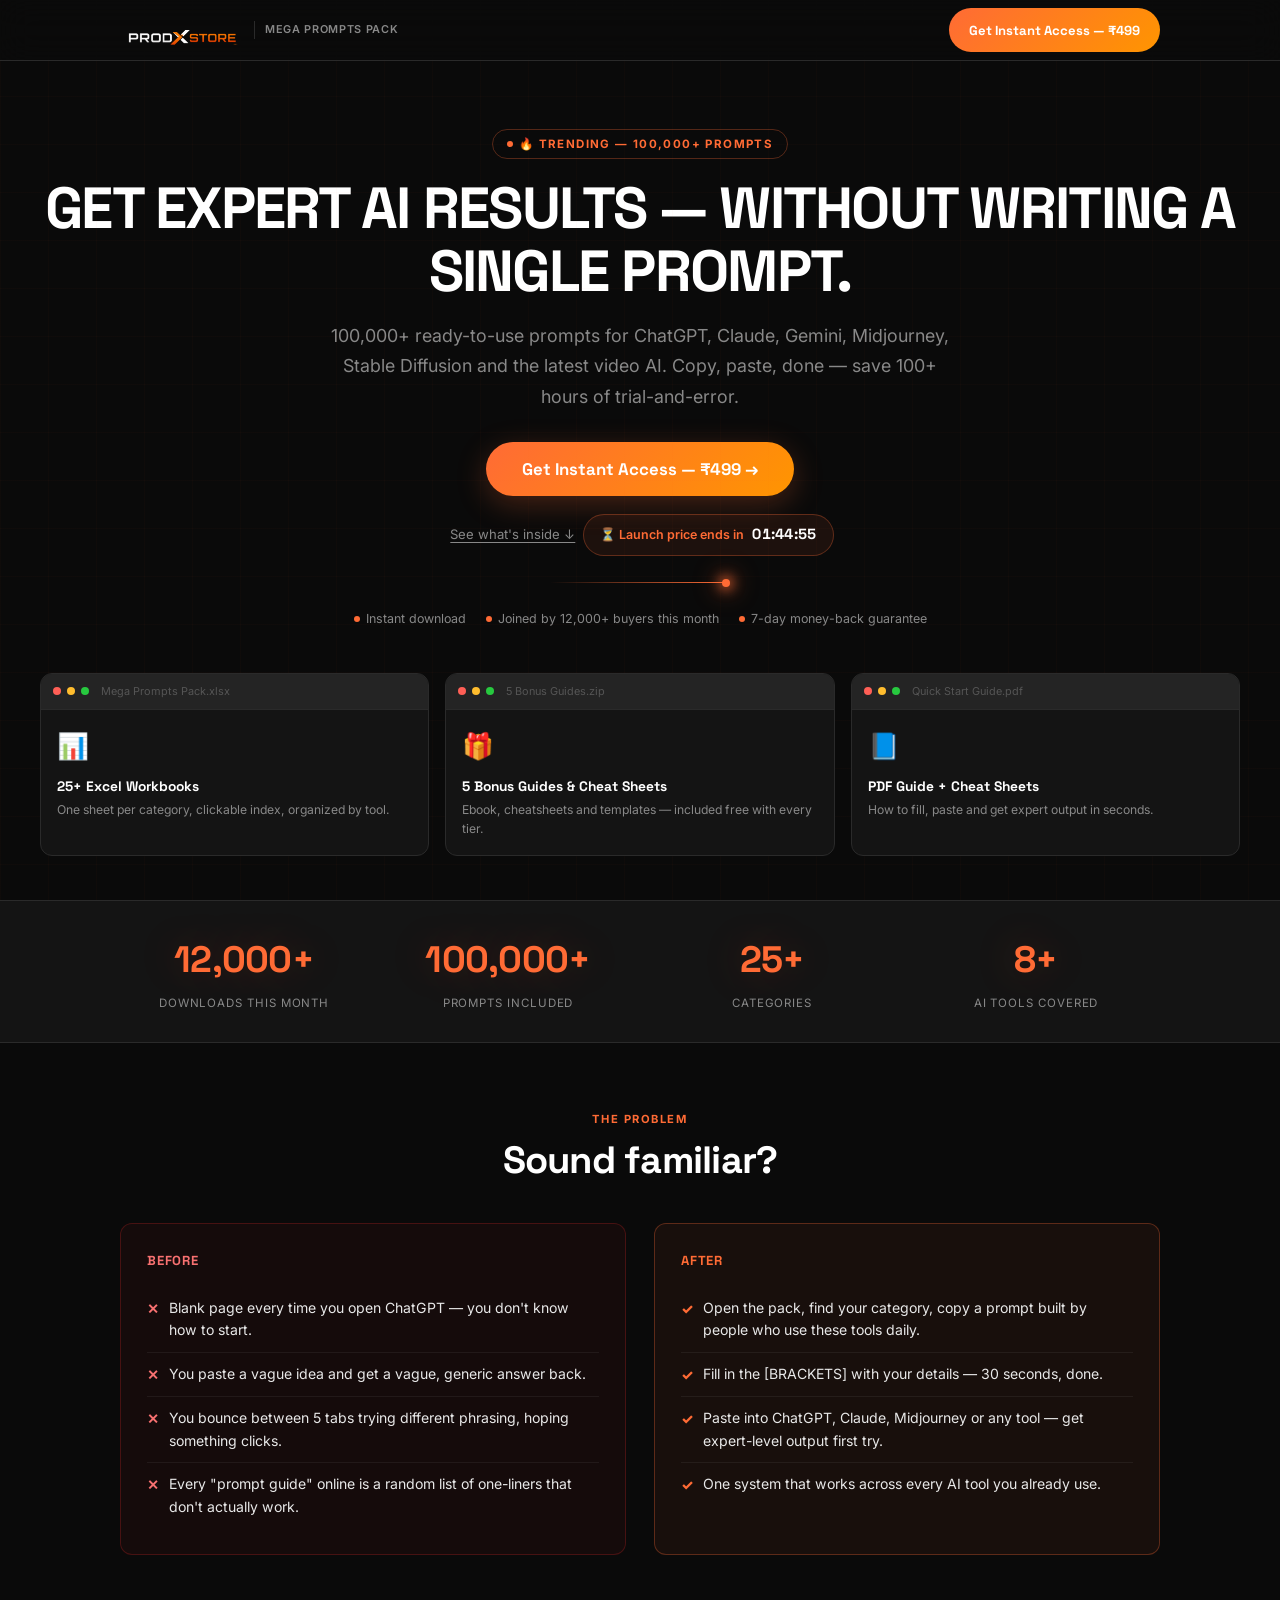
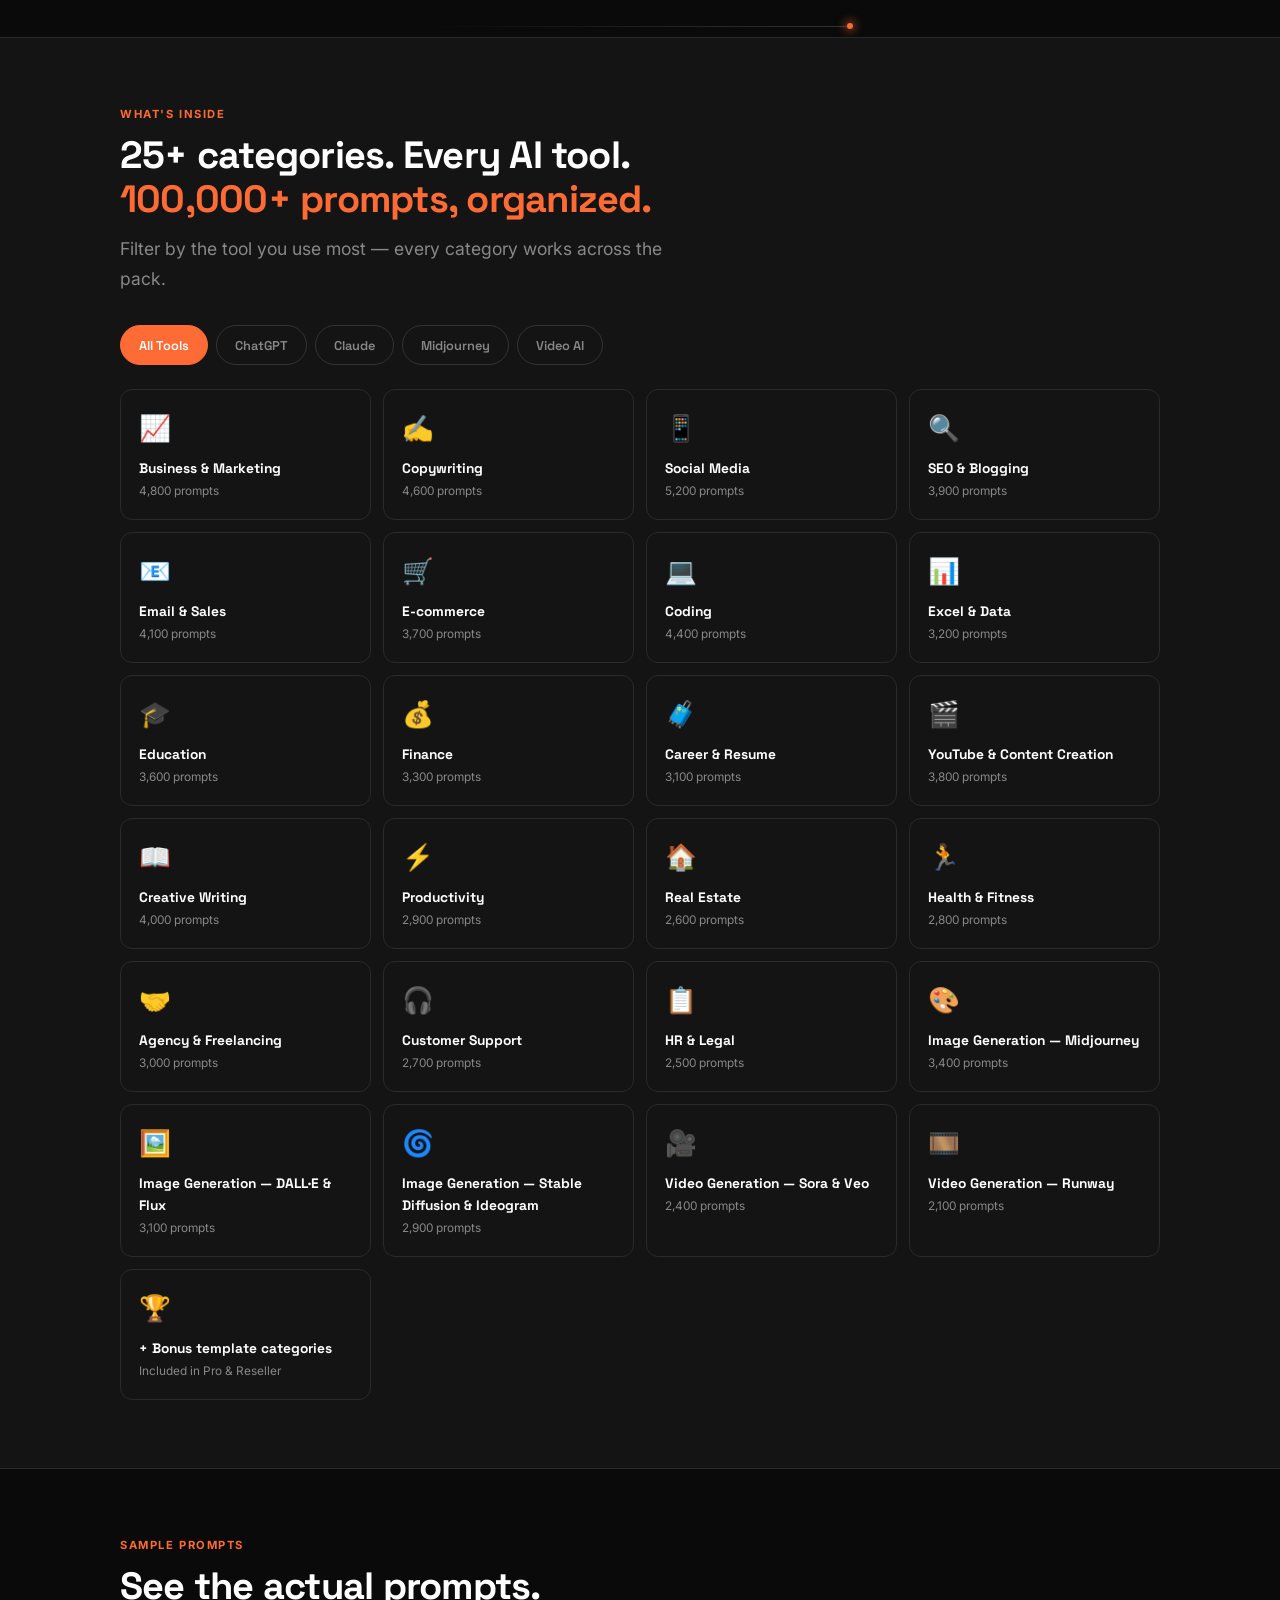
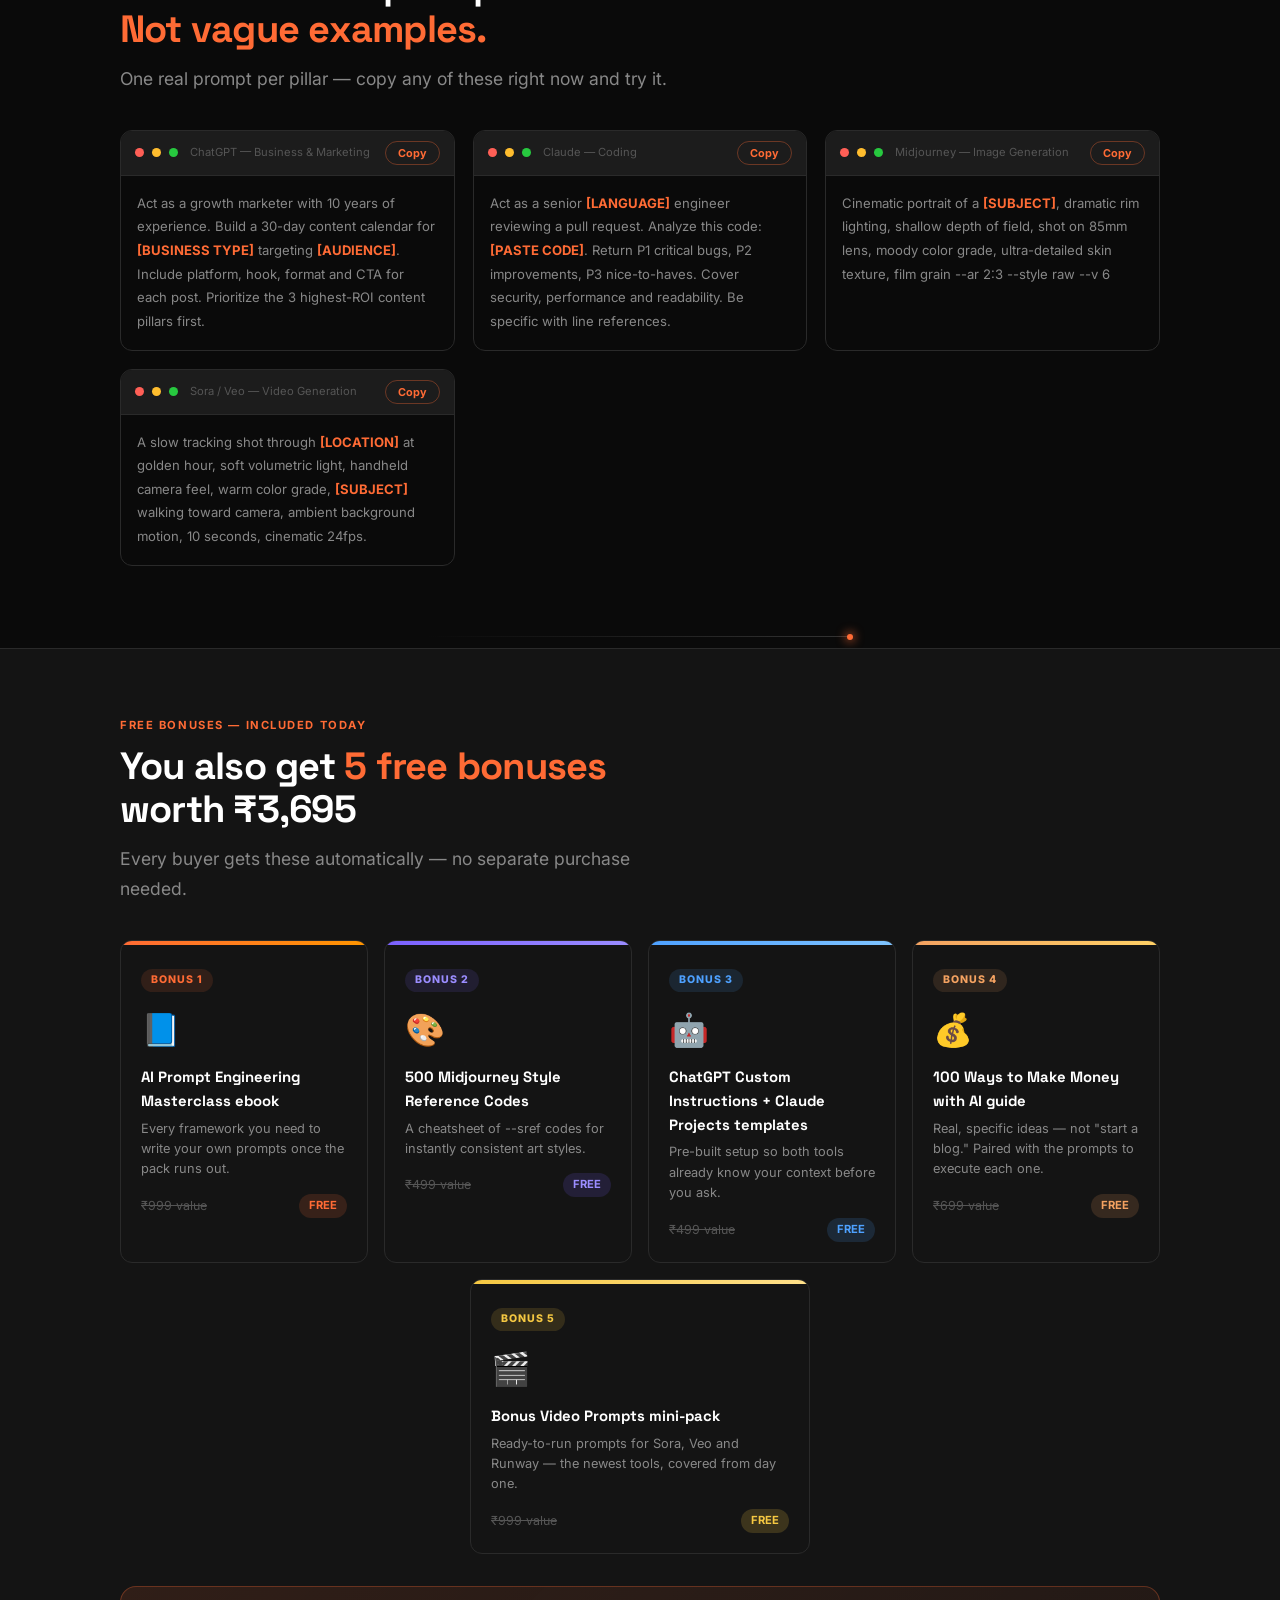
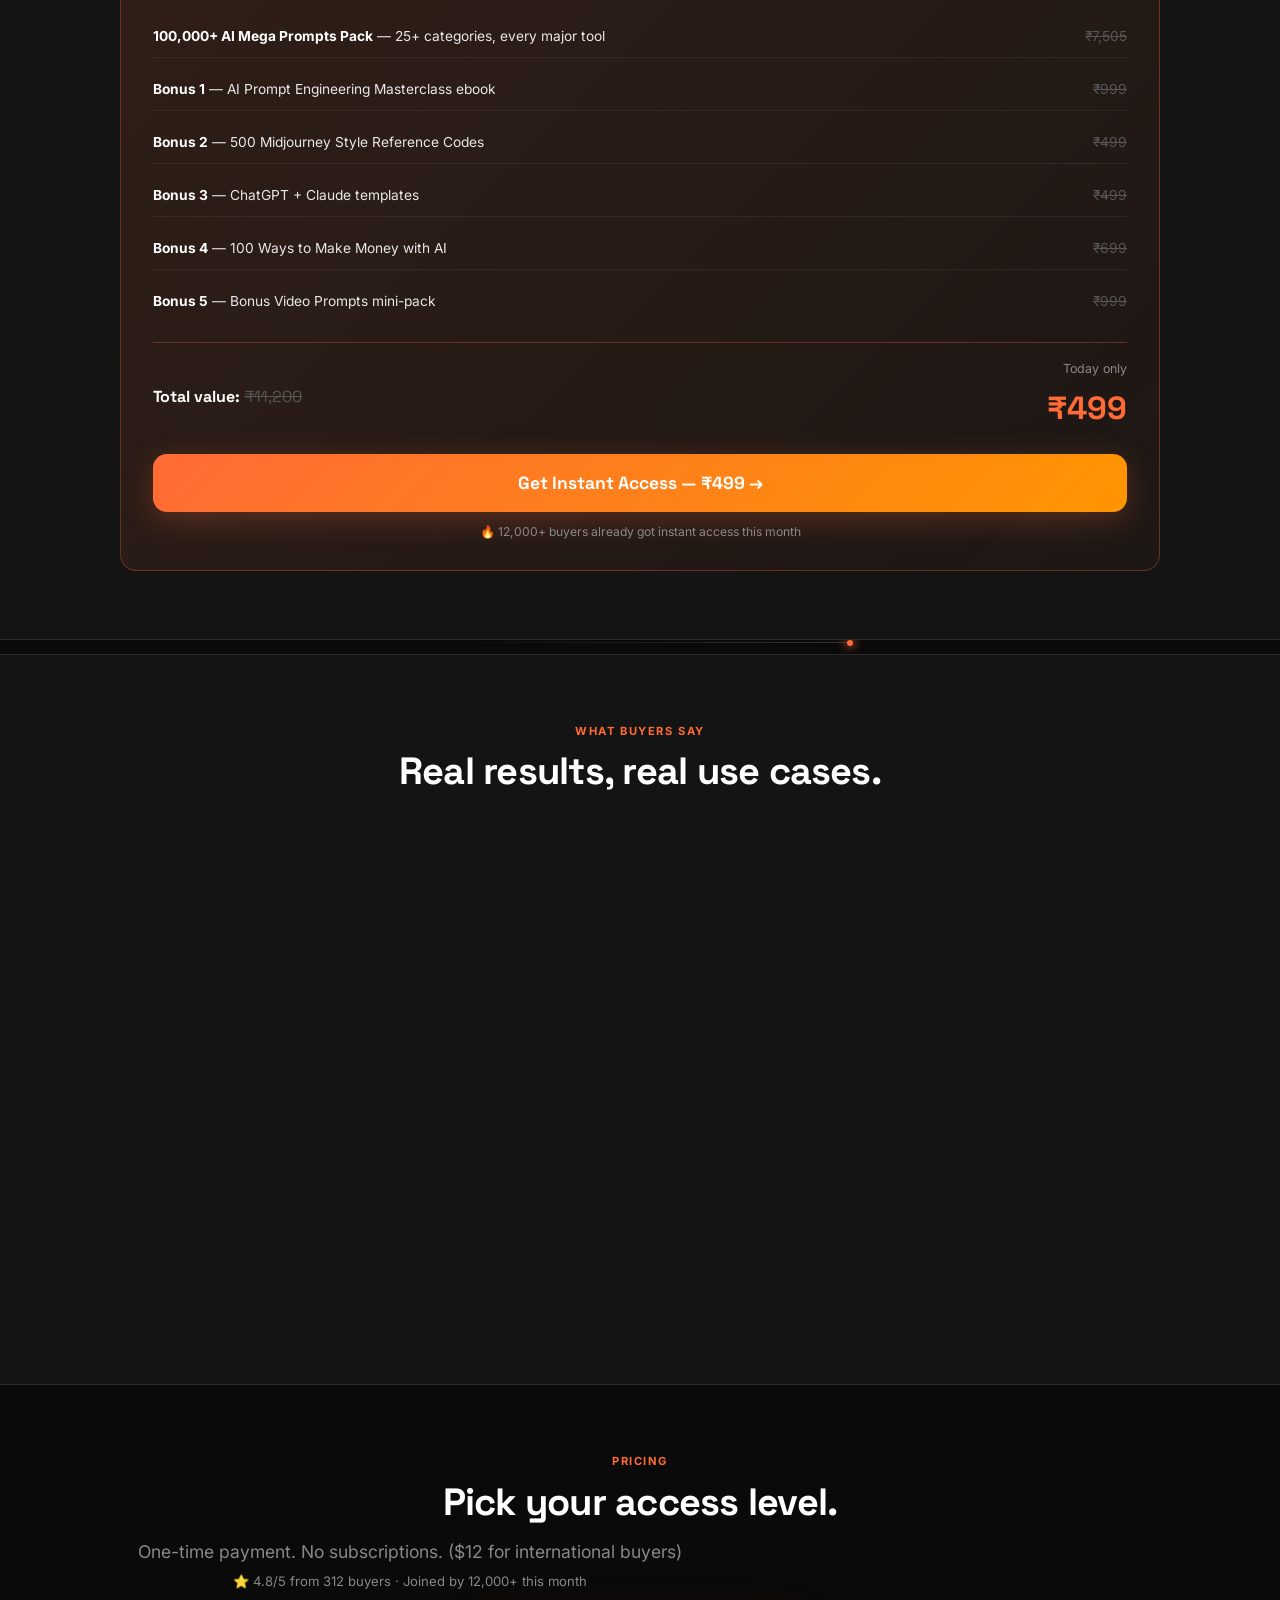
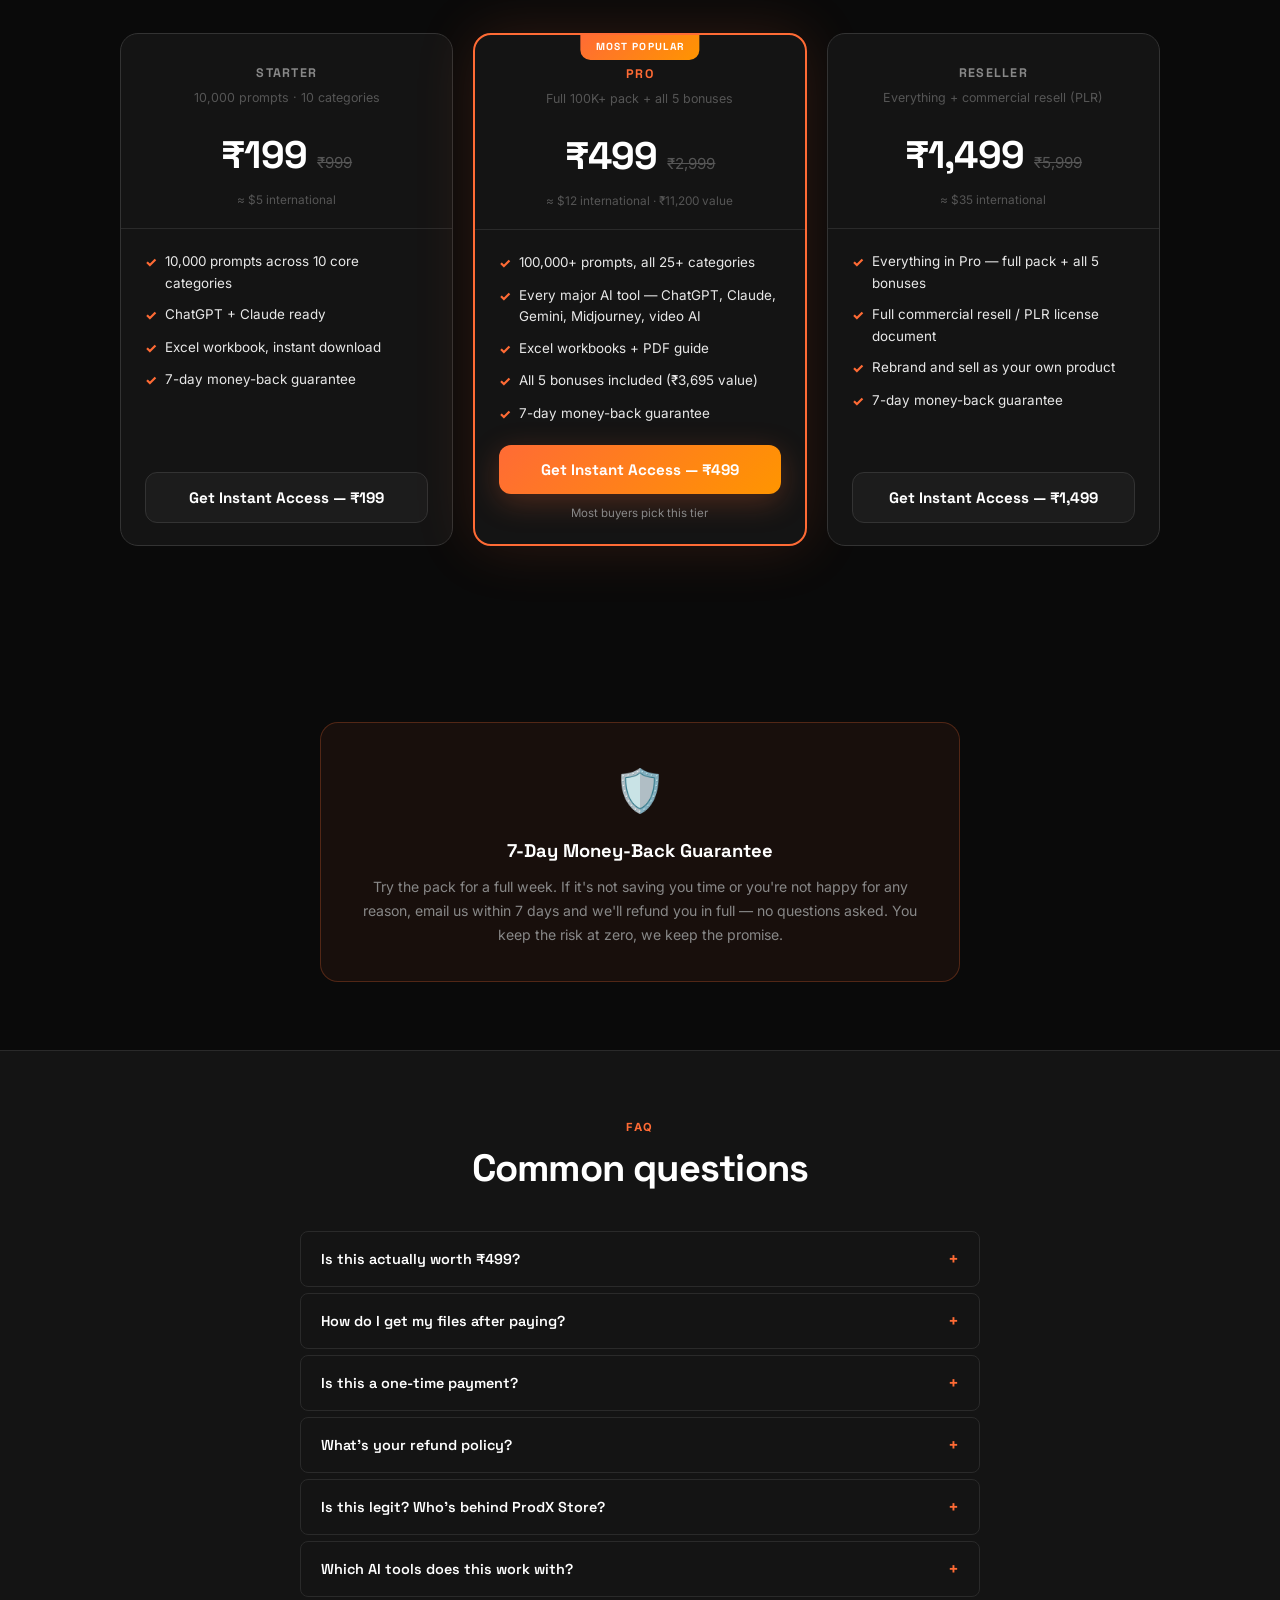
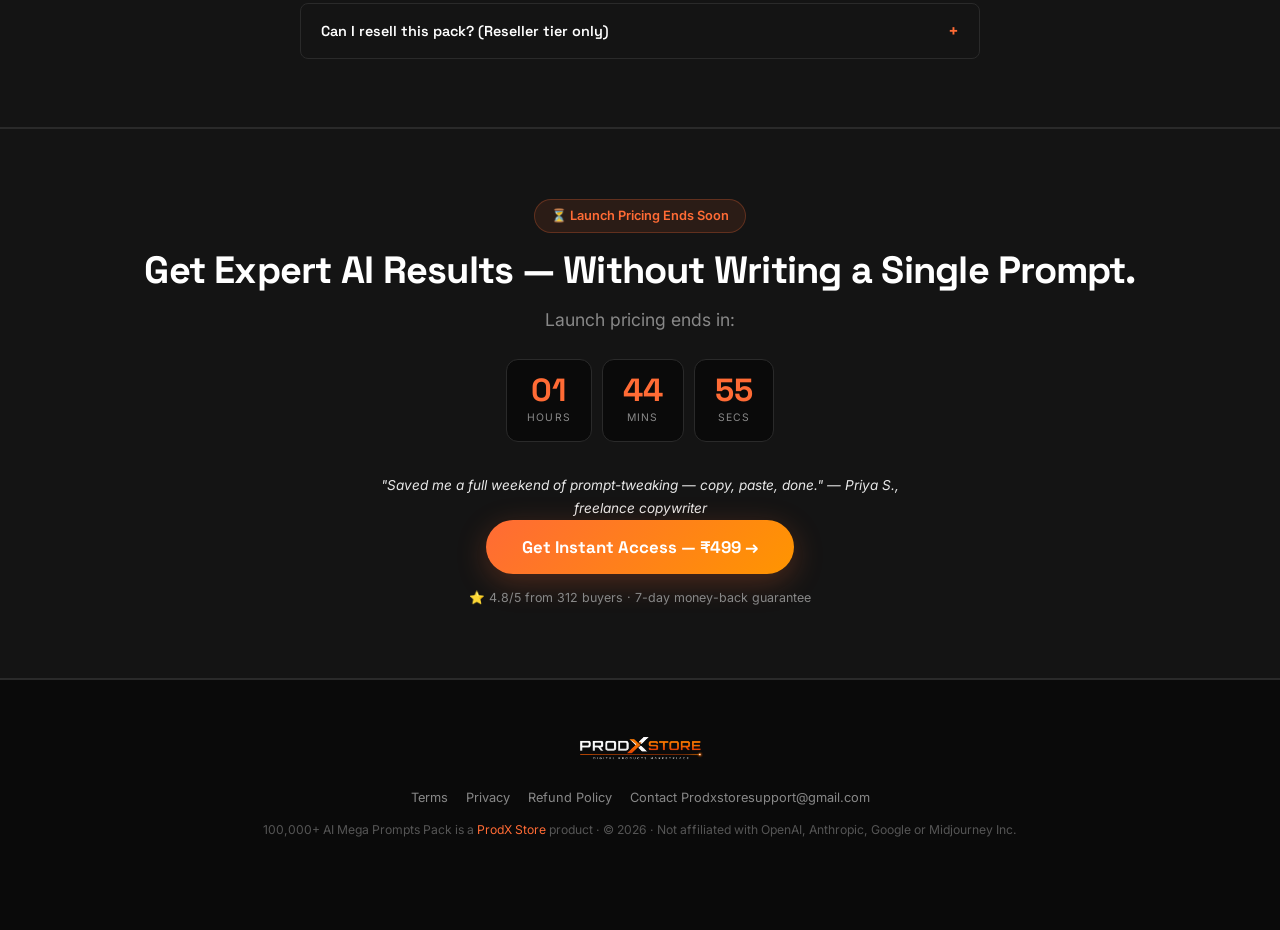
==== commit 4da5d485: "razorepay method changed" ====
--- a/index.html
+++ b/index.html
@@ -27,8 +27,6 @@
 <link rel="preconnect" href="https://fonts.gstatic.com" crossorigin/>
 <link href="https://fonts.googleapis.com/css2?family=Space+Grotesk:wght@400;500;600;700;800&family=Inter:wght@300;400;500;600&display=swap" rel="stylesheet"/>
 <link rel="stylesheet" href="styles.css"/>
-<script src="https://checkout.razorpay.com/v1/checkout.js" defer></script>
-
 <!-- META_PIXEL_CODE — paste Meta Pixel base code here -->
 
 <script type="application/ld+json">
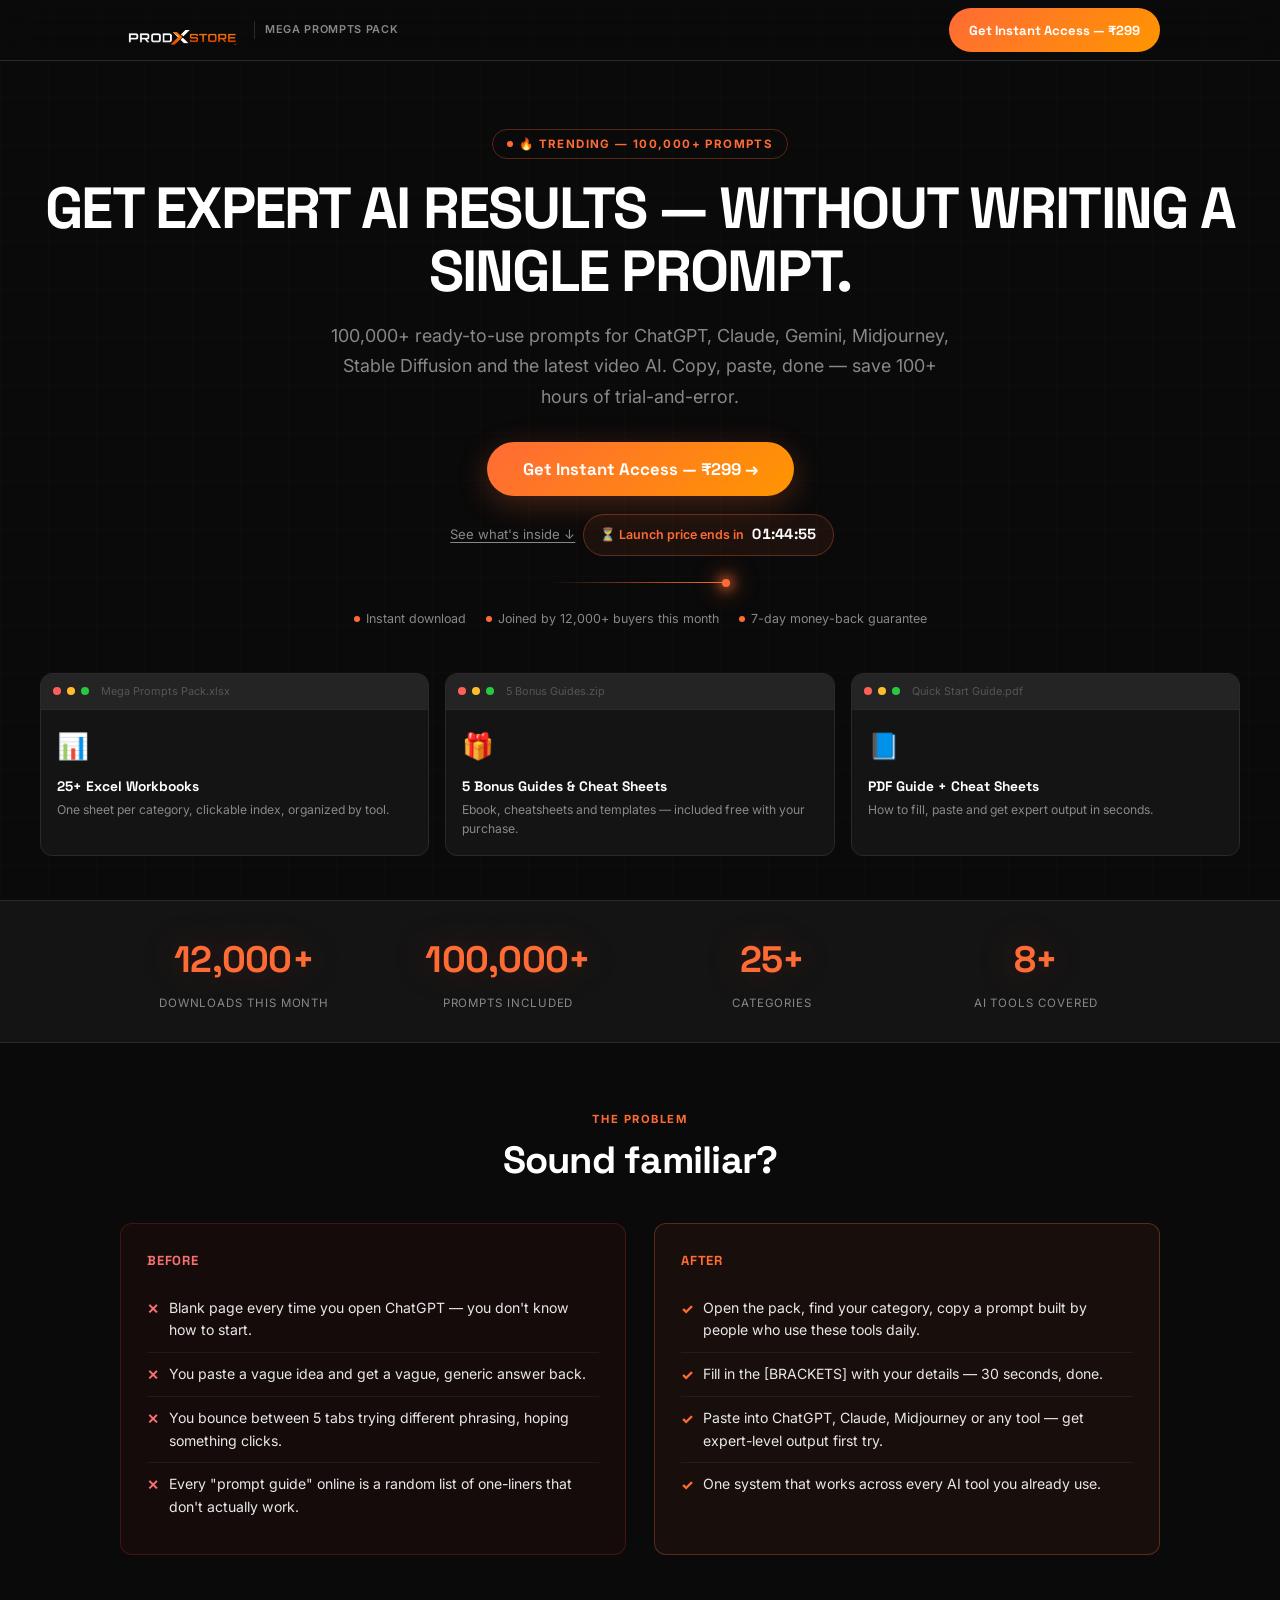
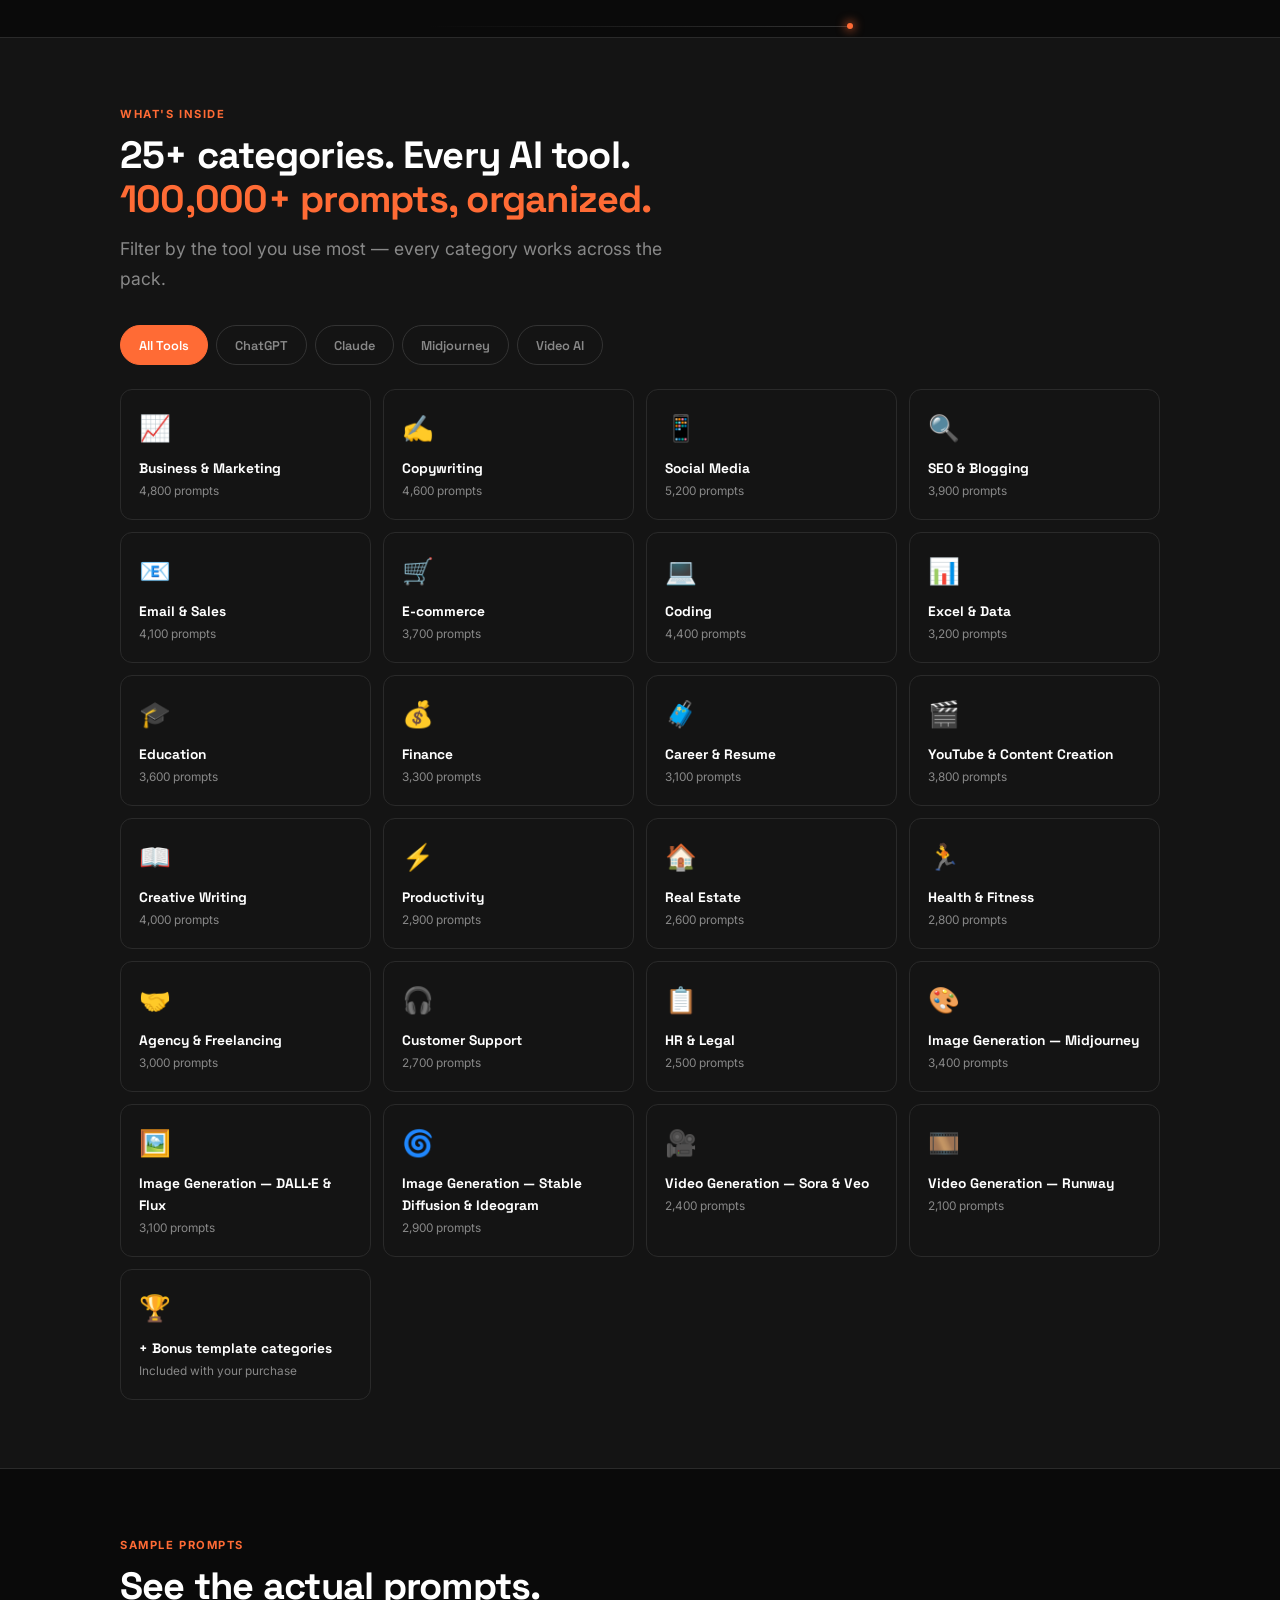
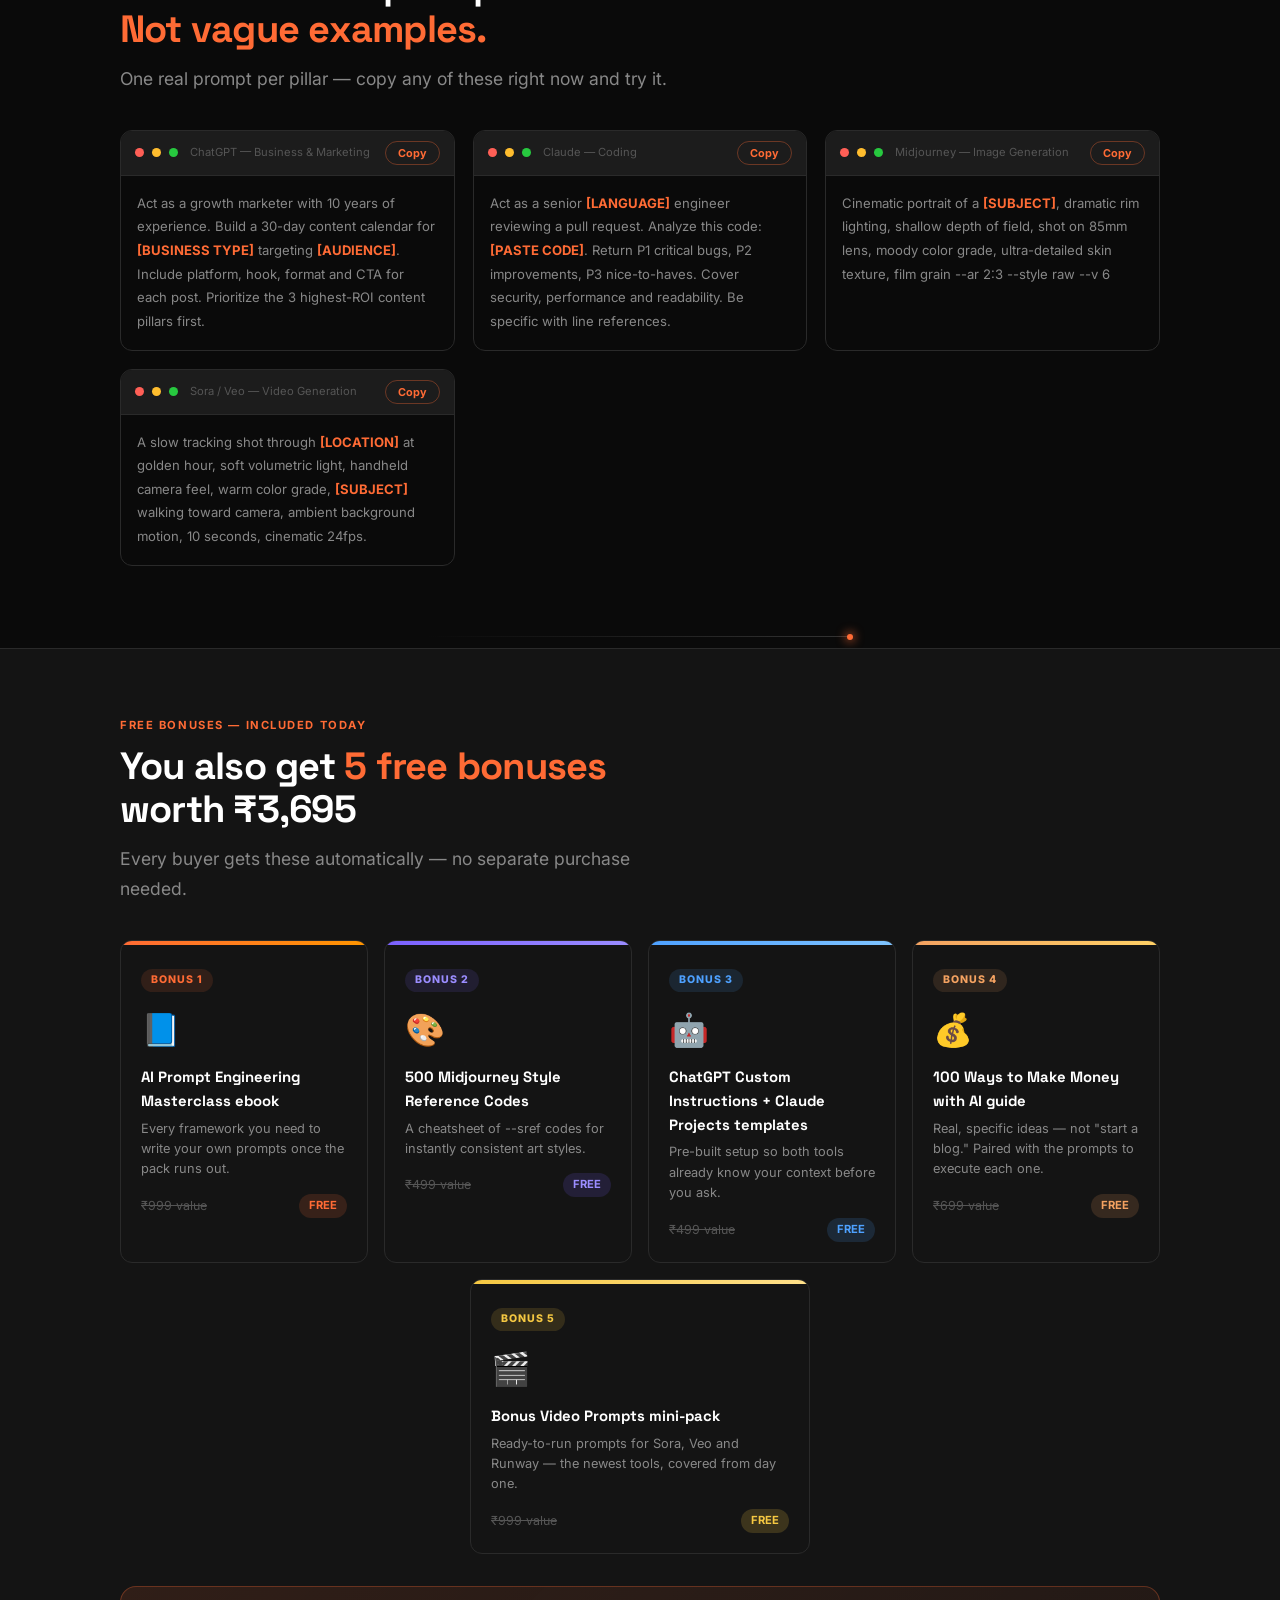
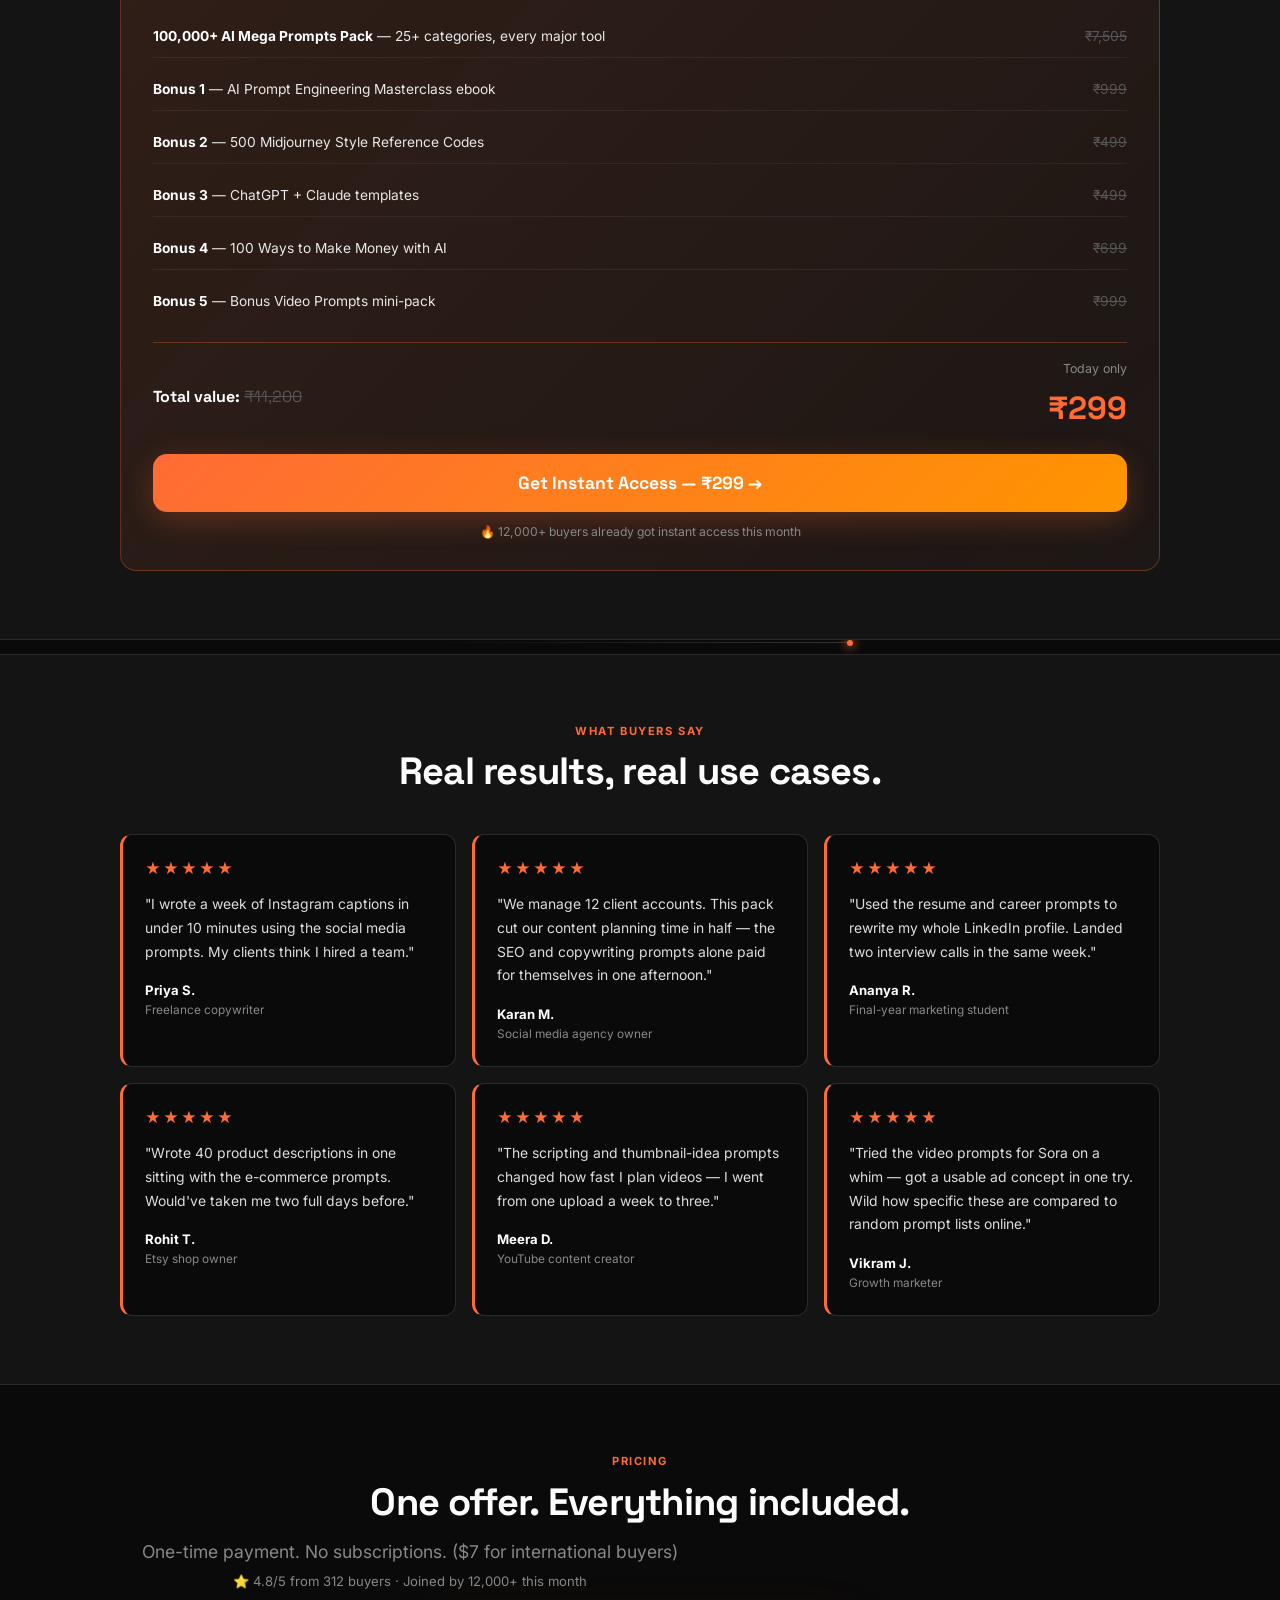
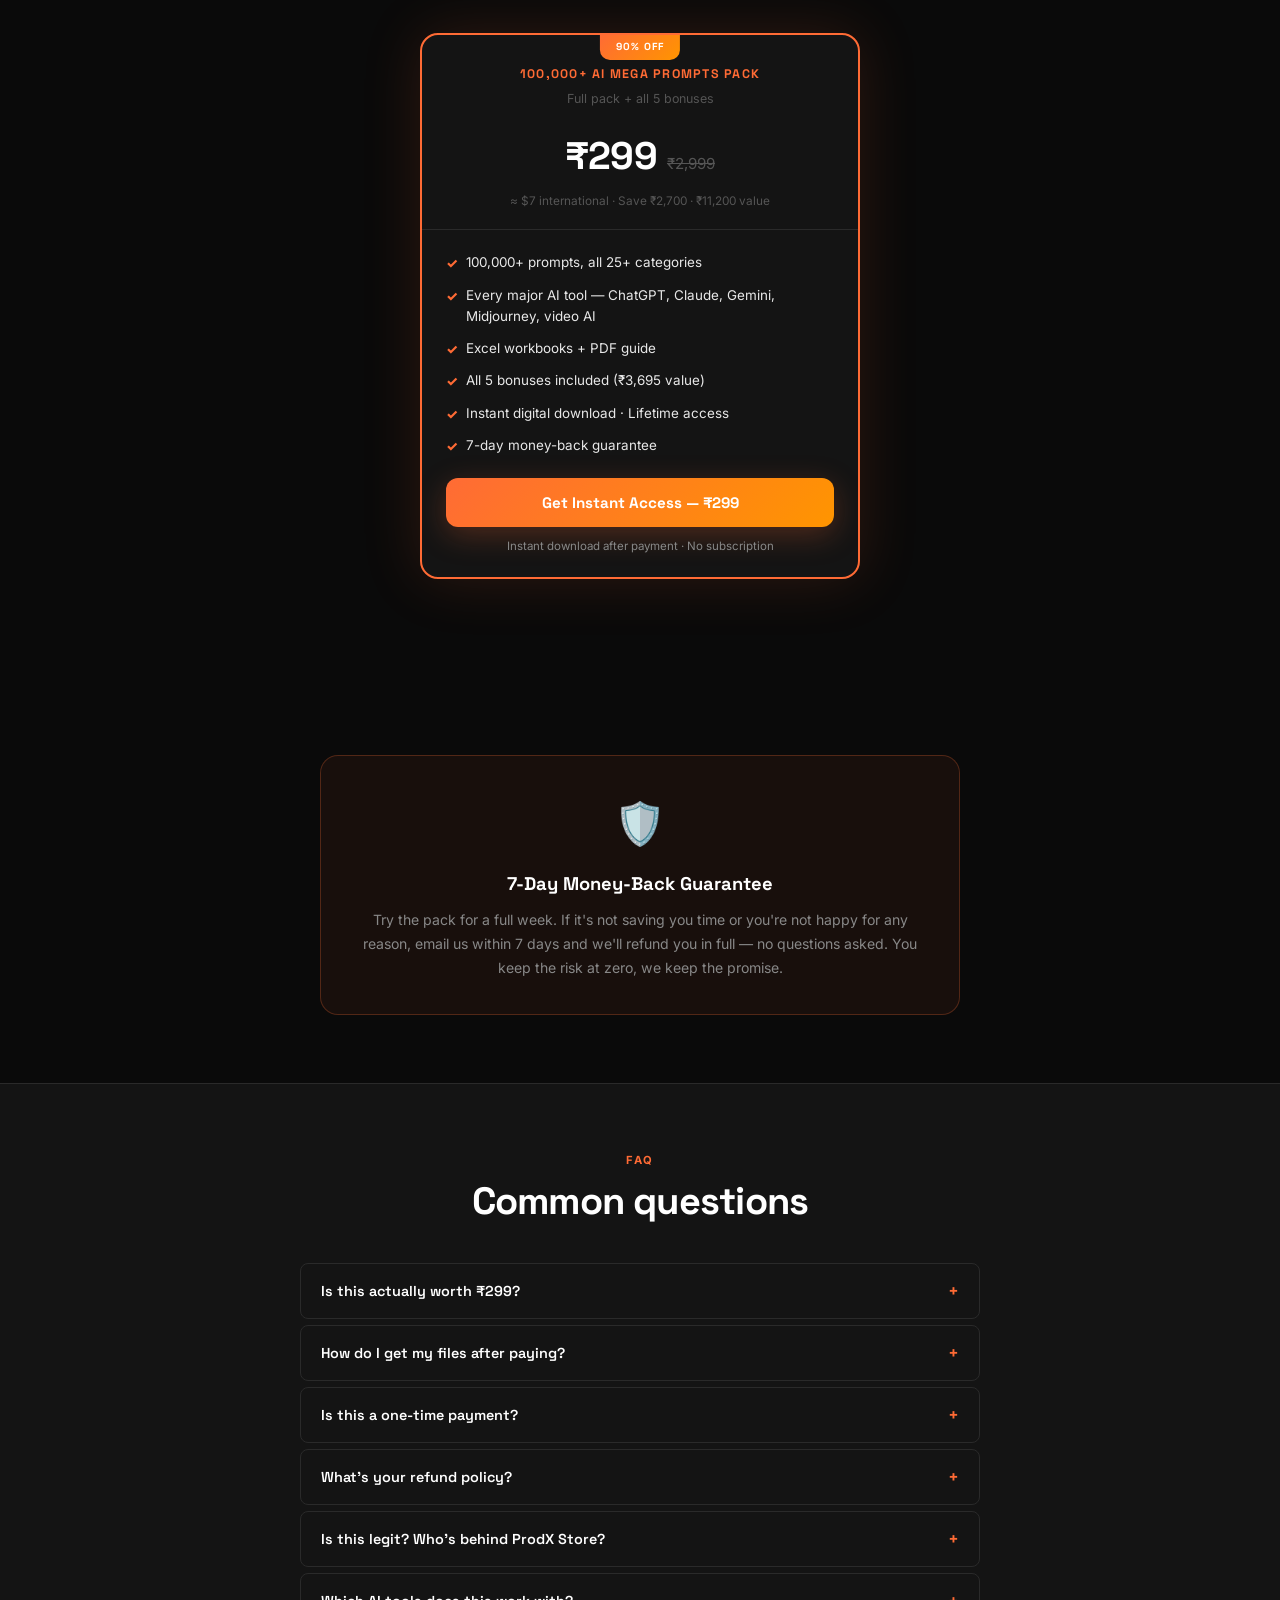
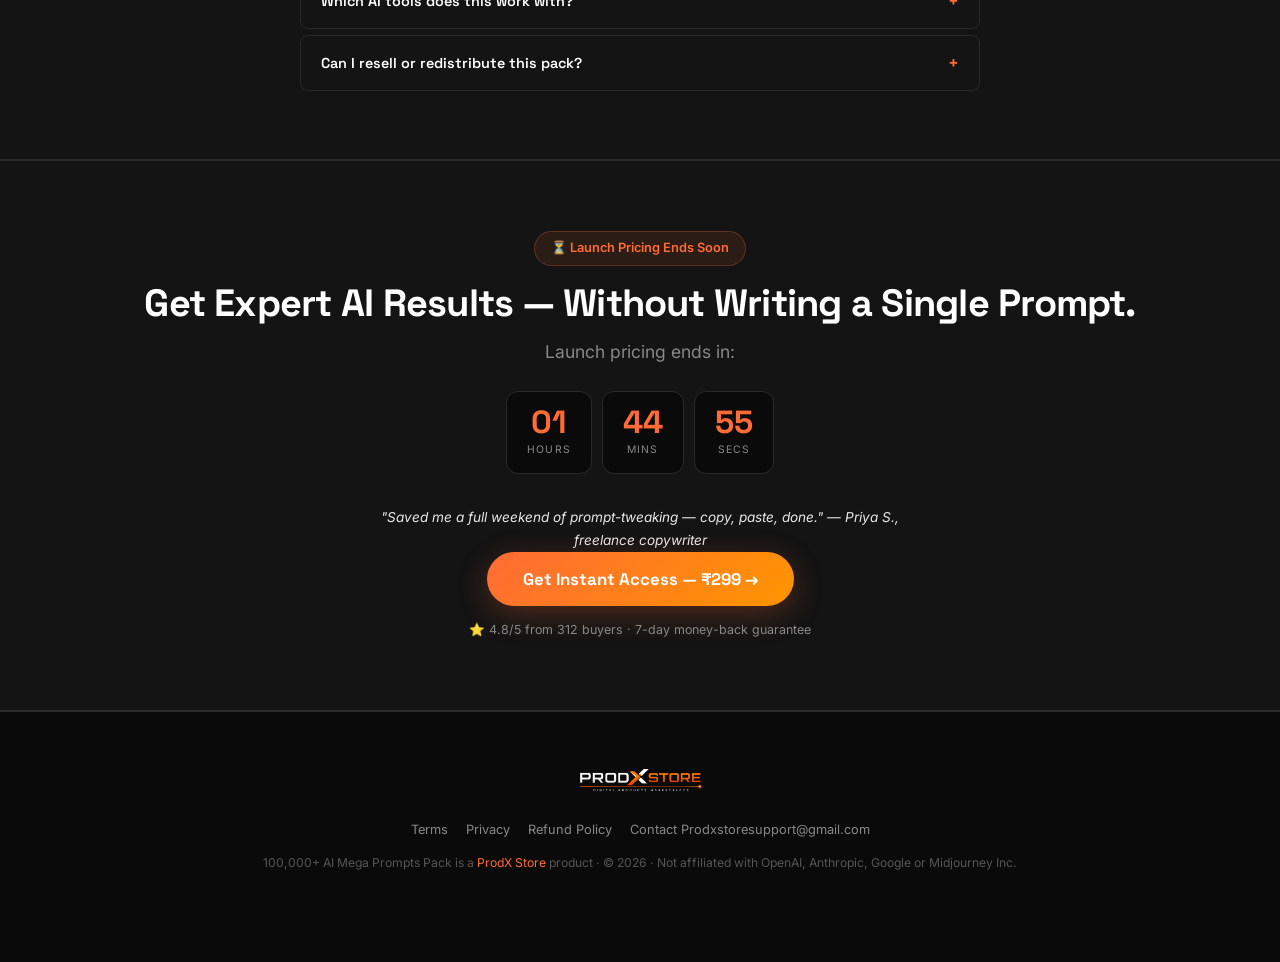
==== commit 81aa399c: "price updated" ====
--- a/index.html
+++ b/index.html
@@ -4,20 +4,20 @@
 <meta charset="UTF-8"/>
 <meta name="viewport" content="width=device-width,initial-scale=1.0"/>
 <title>100,000+ AI Prompts Pack — ChatGPT, Claude & Midjourney Prompts | ProdX Store</title>
-<meta name="description" content="100,000+ ready-to-use AI prompts for ChatGPT, Claude, Gemini, Midjourney, Stable Diffusion, Sora, Veo & more. 25+ categories + 5 free bonuses, ₹11,200 value — today ₹499."/>
+<meta name="description" content="100,000+ ready-to-use AI prompts for ChatGPT, Claude, Gemini, Midjourney, Stable Diffusion, Sora, Veo & more. 25+ categories + 5 free bonuses, ₹11,200 value — today ₹299."/>
 <link rel="canonical" href="https://prodxstore.com/mega-pack/"/>
 
 <!-- Open Graph -->
 <meta property="og:type" content="product"/>
 <meta property="og:title" content="100,000+ AI Prompts Pack — ChatGPT, Claude & Midjourney Prompts"/>
-<meta property="og:description" content="Stop writing prompts from scratch. 100,000+ ready-to-use prompts across 25+ categories for every major AI tool. ₹11,200 value — today ₹499."/>
+<meta property="og:description" content="Stop writing prompts from scratch. 100,000+ ready-to-use prompts across 25+ categories for every major AI tool. ₹11,200 value — today ₹299."/>
 <meta property="og:image" content="./assets/og-image.png"/>
 <meta property="og:url" content="https://prodxstore.com/mega-pack/"/>
 
 <!-- Twitter -->
 <meta name="twitter:card" content="summary_large_image"/>
 <meta name="twitter:title" content="100,000+ AI Prompts Pack — ChatGPT, Claude & Midjourney Prompts"/>
-<meta name="twitter:description" content="100,000+ ready-to-use AI prompts across 25+ categories. Excel + PDF. ₹11,200 value — today ₹499."/>
+<meta name="twitter:description" content="100,000+ ready-to-use AI prompts across 25+ categories. Excel + PDF. ₹11,200 value — today ₹299."/>
 <meta name="twitter:image" content="./assets/og-image.png"/>
 
 <link rel="icon" type="image/png" href="./favicon-32.png"/>
@@ -38,11 +38,9 @@
   "brand": { "@type": "Brand", "name": "ProdX Store" },
   "image": "https://prodxstore.com/assets/og-image.png",
   "offers": {
-    "@type": "AggregateOffer",
+    "@type": "Offer",
     "priceCurrency": "INR",
-    "lowPrice": "199",
-    "highPrice": "1499",
-    "offerCount": "3",
+    "price": "299",
     "availability": "https://schema.org/InStock"
   },
   "aggregateRating": {
@@ -62,7 +60,7 @@
       <img src="./assets/logo-nav.png" alt="ProdX Store" style="height:30px;width:auto"/>
       <span style="font-size:.68rem;color:#888;font-weight:600;letter-spacing:.06em;border-left:1px solid #2A2A2A;padding-left:10px;text-transform:uppercase">Mega Prompts Pack</span>
     </a>
-    <button class="nav-cta" onclick="goTo('pricing')">Get Instant Access — ₹499</button>
+    <button class="nav-cta" onclick="goTo('pricing')">Get Instant Access — ₹299</button>
   </div>
 </nav>
 
@@ -72,7 +70,7 @@
   <h1 class="hero-h1">Get Expert AI Results — Without Writing a Single Prompt.</h1>
   <p class="hero-sub">100,000+ ready-to-use prompts for ChatGPT, Claude, Gemini, Midjourney, Stable Diffusion and the latest video AI. Copy, paste, done — save 100+ hours of trial-and-error.</p>
   <div class="hero-ctas">
-    <button class="btn btn-primary" onclick="goTo('pricing')">Get Instant Access — ₹499 →</button>
+    <button class="btn btn-primary" onclick="goTo('pricing')">Get Instant Access — ₹299 →</button>
   </div>
   <a href="#inside" class="hero-see-inside" onclick="goTo('inside');return false;">See what's inside ↓</a>
   <div class="hero-timer">
@@ -111,7 +109,7 @@
         <div class="mockup-body">
           <div class="mockup-icon">🎁</div>
           <div class="mockup-title">5 Bonus Guides &amp; Cheat Sheets</div>
-          <div class="mockup-desc">Ebook, cheatsheets and templates — included free with every tier.</div>
+          <div class="mockup-desc">Ebook, cheatsheets and templates — included free with your purchase.</div>
         </div>
       </div>
       <div class="mockup-card reveal">
@@ -209,7 +207,7 @@
       <div class="cat-card reveal" data-tools="midjourney"><div class="cat-icon">🌀</div><div class="cat-name">Image Generation — Stable Diffusion &amp; Ideogram</div><div class="cat-count">2,900 prompts</div></div>
       <div class="cat-card reveal" data-tools="video"><div class="cat-icon">🎥</div><div class="cat-name">Video Generation — Sora &amp; Veo</div><div class="cat-count">2,400 prompts</div></div>
       <div class="cat-card reveal" data-tools="video"><div class="cat-icon">🎞️</div><div class="cat-name">Video Generation — Runway</div><div class="cat-count">2,100 prompts</div></div>
-      <div class="cat-card reveal" data-tools="chatgpt,claude"><div class="cat-icon">🏆</div><div class="cat-name">+ Bonus template categories</div><div class="cat-count">Included in Pro &amp; Reseller</div></div>
+      <div class="cat-card reveal" data-tools="chatgpt,claude"><div class="cat-icon">🏆</div><div class="cat-name">+ Bonus template categories</div><div class="cat-count">Included with your purchase</div></div>
     </div>
   </div>
 </section>
@@ -342,9 +340,9 @@
       </div>
       <div class="value-total-row">
         <div class="value-total-label">Total value: <span style="text-decoration:line-through;color:var(--su);font-weight:400">₹11,200</span></div>
-        <div><div style="text-align:right;font-size:.78rem;color:var(--mu);margin-bottom:4px">Today only</div><div class="value-total-price">₹499</div></div>
-      </div>
-      <button class="btn btn-primary btn-full" style="margin-top:20px" onclick="goTo('pricing')">Get Instant Access — ₹499 →</button>
+        <div><div style="text-align:right;font-size:.78rem;color:var(--mu);margin-bottom:4px">Today only</div><div class="value-total-price">₹299</div></div>
+      </div>
+      <button class="btn btn-primary btn-full" style="margin-top:20px" onclick="goTo('pricing')">Get Instant Access — ₹299 →</button>
       <p style="text-align:center;font-size:.76rem;color:var(--mu);margin-top:10px">🔥 12,000+ buyers already got instant access this month</p>
     </div>
   </div>
@@ -403,39 +401,18 @@
 <section class="section" id="pricing">
   <div class="wrap">
     <div class="sec-label sec-center" style="text-align:center">Pricing</div>
-    <h2 class="h2 sec-center" style="text-align:center">Pick your access level.</h2>
-    <p class="sub sec-center" style="text-align:center;margin-bottom:4px">One-time payment. No subscriptions. <span style="color:var(--mu)">($12 for international buyers)</span></p>
+    <h2 class="h2 sec-center" style="text-align:center">One offer. Everything included.</h2>
+    <p class="sub sec-center" style="text-align:center;margin-bottom:4px">One-time payment. No subscriptions. <span style="color:var(--mu)">($7 for international buyers)</span></p>
     <p class="sub sec-center" style="text-align:center;margin-bottom:8px;font-size:.82rem">⭐ 4.8/5 from 312 buyers · Joined by 12,000+ this month</p>
 
     <div class="pricing-grid">
-      <!-- STARTER -->
-      <div class="price-card reveal">
+      <div class="price-card featured reveal">
+        <div class="price-popular">90% OFF</div>
         <div class="price-head">
-          <div class="price-tier">Starter</div>
-          <div class="price-tier-desc">10,000 prompts · 10 categories</div>
-          <div class="price-amt-row"><div class="price-amt">₹199</div><div class="price-was">₹999</div></div>
-          <div class="price-usd">≈ $5 international</div>
-        </div>
-        <div class="price-body">
-          <ul class="price-feats">
-            <li>10,000 prompts across 10 core categories</li>
-            <li>ChatGPT + Claude ready</li>
-            <li>Excel workbook, instant download</li>
-            <li>7-day money-back guarantee</li>
-          </ul>
-          <!-- RAZORPAY_BUTTON_STARTER -->
-          <button class="btn price-cta" onclick="payWithRazorpay('starter')">Get Instant Access — ₹199</button>
-        </div>
-      </div>
-
-      <!-- PRO -->
-      <div class="price-card featured reveal">
-        <div class="price-popular">Most Popular</div>
-        <div class="price-head">
-          <div class="price-tier">Pro</div>
-          <div class="price-tier-desc">Full 100K+ pack + all 5 bonuses</div>
-          <div class="price-amt-row"><div class="price-amt">₹499</div><div class="price-was">₹2,999</div></div>
-          <div class="price-usd">≈ $12 international · ₹11,200 value</div>
+          <div class="price-tier">100,000+ AI Mega Prompts Pack</div>
+          <div class="price-tier-desc">Full pack + all 5 bonuses</div>
+          <div class="price-amt-row"><div class="price-amt">₹299</div><div class="price-was">₹2,999</div></div>
+          <div class="price-usd">≈ $7 international · Save ₹2,700 · ₹11,200 value</div>
         </div>
         <div class="price-body">
           <ul class="price-feats">
@@ -443,31 +420,12 @@
             <li>Every major AI tool — ChatGPT, Claude, Gemini, Midjourney, video AI</li>
             <li>Excel workbooks + PDF guide</li>
             <li>All 5 bonuses included (₹3,695 value)</li>
+            <li>Instant digital download · Lifetime access</li>
             <li>7-day money-back guarantee</li>
           </ul>
-          <!-- RAZORPAY_BUTTON_PRO -->
-          <button class="btn btn-primary price-cta" onclick="payWithRazorpay('pro')">Get Instant Access — ₹499</button>
-          <p style="text-align:center;font-size:.72rem;color:var(--mu);margin-top:10px">Most buyers pick this tier</p>
-        </div>
-      </div>
-
-      <!-- RESELLER -->
-      <div class="price-card reveal">
-        <div class="price-head">
-          <div class="price-tier">Reseller</div>
-          <div class="price-tier-desc">Everything + commercial resell (PLR)</div>
-          <div class="price-amt-row"><div class="price-amt">₹1,499</div><div class="price-was">₹5,999</div></div>
-          <div class="price-usd">≈ $35 international</div>
-        </div>
-        <div class="price-body">
-          <ul class="price-feats">
-            <li>Everything in Pro — full pack + all 5 bonuses</li>
-            <li>Full commercial resell / PLR license document</li>
-            <li>Rebrand and sell as your own product</li>
-            <li>7-day money-back guarantee</li>
-          </ul>
-          <!-- RAZORPAY_BUTTON_RESELLER -->
-          <button class="btn price-cta" onclick="payWithRazorpay('reseller')">Get Instant Access — ₹1,499</button>
+          <!-- RAZORPAY_PAYMENT_PAGE -->
+          <button class="btn btn-primary price-cta" onclick="payWithRazorpay()">Get Instant Access — ₹299</button>
+          <p style="text-align:center;font-size:.72rem;color:var(--mu);margin-top:10px">Instant download after payment · No subscription</p>
         </div>
       </div>
     </div>
@@ -492,16 +450,16 @@
     <h2 class="h2 sec-center" style="text-align:center">Common questions</h2>
     <div class="faq-list">
       <div class="faq-item">
-        <button class="faq-q">Is this actually worth ₹499?<span class="faq-icon">+</span></button>
-        <div class="faq-a">You're getting 100,000+ prompts plus 5 bonuses — a ₹11,200 value — for ₹499. That's less than one hour of a freelancer's time, and it saves you 100+ hours of trial-and-error prompting. If it doesn't pay for itself in your first week, refund it.</div>
+        <button class="faq-q">Is this actually worth ₹299?<span class="faq-icon">+</span></button>
+        <div class="faq-a">You're getting 100,000+ prompts plus 5 bonuses — a ₹11,200 value — for ₹299. That's less than one hour of a freelancer's time, and it saves you 100+ hours of trial-and-error prompting. If it doesn't pay for itself in your first week, refund it.</div>
       </div>
       <div class="faq-item">
         <button class="faq-q">How do I get my files after paying?<span class="faq-icon">+</span></button>
-        <div class="faq-a">Instant download — right after checkout you land on a page with your download buttons, organized by tier: Excel workbooks and your bonus files. The same links are also emailed to your checkout email immediately.</div>
+        <div class="faq-a">Instant download — right after checkout you land on a page with your download buttons: Excel workbooks and your bonus files. The same links are also emailed to your checkout email immediately.</div>
       </div>
       <div class="faq-item">
         <button class="faq-q">Is this a one-time payment?<span class="faq-icon">+</span></button>
-        <div class="faq-a">Yes. Every tier is a single one-time payment. No subscriptions, no recurring charges, no hidden renewals.</div>
+        <div class="faq-a">Yes. It's a single one-time payment. No subscriptions, no recurring charges, no hidden renewals.</div>
       </div>
       <div class="faq-item">
         <button class="faq-q">What's your refund policy?<span class="faq-icon">+</span></button>
@@ -516,8 +474,8 @@
         <div class="faq-a">ChatGPT, Claude, Gemini, Midjourney, DALL·E, Stable Diffusion / Flux, Ideogram, and trending video tools like Sora, Veo and Runway. Text prompts are written for the top text models; image and video prompts are formatted for each specific tool's syntax.</div>
       </div>
       <div class="faq-item">
-        <button class="faq-q">Can I resell this pack? (Reseller tier only)<span class="faq-icon">+</span></button>
-        <div class="faq-a">Only buyers of the Reseller tier get commercial resell / PLR rights — you can rebrand the pack and sell it as your own product. Starter and Pro tiers are for personal and client use only, not resale.</div>
+        <button class="faq-q">Can I resell or redistribute this pack?<span class="faq-icon">+</span></button>
+        <div class="faq-a">No. Your purchase includes a personal/business-use license for using the prompts in your own work — it doesn't include the right to resell, redistribute, re-upload, rebrand or claim authorship of the files themselves. Use everything inside for yourself or your clients' projects, but the pack itself isn't yours to pass on.</div>
       </div>
     </div>
   </div>
@@ -536,7 +494,7 @@
         <div class="cd-box"><div class="cd-num" id="cd-s">00</div><div class="cd-label">Secs</div></div>
       </div>
       <p class="testi-text" data-placeholder="true" style="max-width:520px;margin:20px auto 0;font-size:.85rem;text-align:center;color:var(--tx);font-style:italic">"Saved me a full weekend of prompt-tweaking — copy, paste, done." — Priya S., freelance copywriter</p>
-      <button class="btn btn-primary" onclick="goTo('pricing')">Get Instant Access — ₹499 →</button>
+      <button class="btn btn-primary" onclick="goTo('pricing')">Get Instant Access — ₹299 →</button>
       <p style="text-align:center;font-size:.78rem;color:var(--mu);margin-top:14px">⭐ 4.8/5 from 312 buyers · 7-day money-back guarantee</p>
     </div>
   </div>
@@ -559,9 +517,9 @@
   <div class="sticky-in">
     <div>
       <div class="sticky-text-top">🔥 12,000+ bought this month</div>
-      <div class="sticky-text-bot">100,000+ Prompts — <span style="color:var(--or)">₹499</span> <span style="text-decoration:line-through;color:var(--su);font-size:.8rem">₹2,999</span></div>
-    </div>
-    <button class="sticky-btn" onclick="goTo('pricing')">Get Access — ₹499 →</button>
+      <div class="sticky-text-bot">100,000+ Prompts — <span style="color:var(--or)">₹299</span> <span style="text-decoration:line-through;color:var(--su);font-size:.8rem">₹2,999</span></div>
+    </div>
+    <button class="sticky-btn" onclick="goTo('pricing')">Get Access — ₹299 →</button>
   </div>
 </div>
 
--- a/styles.css
+++ b/styles.css
@@ -205,12 +205,10 @@
 .value-total-label { font-family: 'Space Grotesk', sans-serif; font-size: 1rem; font-weight: 700; color: var(--wh) }
 .value-total-price { font-family: 'Space Grotesk', sans-serif; font-size: 2rem; font-weight: 800; color: var(--or) }
 
-/* ── PRICING TABLE (3-tier) ──────────────────────────────── */
-.pricing-grid { display: grid; grid-template-columns: repeat(3,1fr); gap: 20px; margin-top: 40px; align-items: stretch }
-@media(max-width:900px) { .pricing-grid { grid-template-columns: 1fr; max-width: 420px; margin-left: auto; margin-right: auto } }
-.price-card { background: var(--s1); border: 1px solid var(--border2); border-radius: 18px; overflow: hidden; display: flex; flex-direction: column; position: relative }
-.price-card.featured { border: 2px solid var(--or); box-shadow: 0 0 60px rgba(255,107,53,.15); transform: scale(1.03) }
-@media(max-width:900px) { .price-card.featured { transform: none } }
+/* ── PRICING (single offer) ──────────────────────────────── */
+.pricing-grid { display: flex; justify-content: center; margin-top: 40px }
+.price-card { background: var(--s1); border: 1px solid var(--border2); border-radius: 18px; overflow: hidden; display: flex; flex-direction: column; position: relative; width: 100%; max-width: 440px }
+.price-card.featured { border: 2px solid var(--or); box-shadow: 0 0 60px rgba(255,107,53,.15) }
 .price-popular { position: absolute; top: -1px; left: 50%; transform: translateX(-50%); background: linear-gradient(135deg,#FF6B35,#FF9500); color: #fff; font-family: 'Space Grotesk', sans-serif; font-size: .64rem; font-weight: 800; letter-spacing: .1em; text-transform: uppercase; padding: 5px 16px; border-radius: 0 0 10px 10px; white-space: nowrap }
 .price-head { padding: 30px 24px 18px; text-align: center; border-bottom: 1px solid var(--border) }
 .price-tier { font-family: 'Space Grotesk', sans-serif; font-size: .78rem; font-weight: 800; letter-spacing: .1em; text-transform: uppercase; color: var(--mu) }
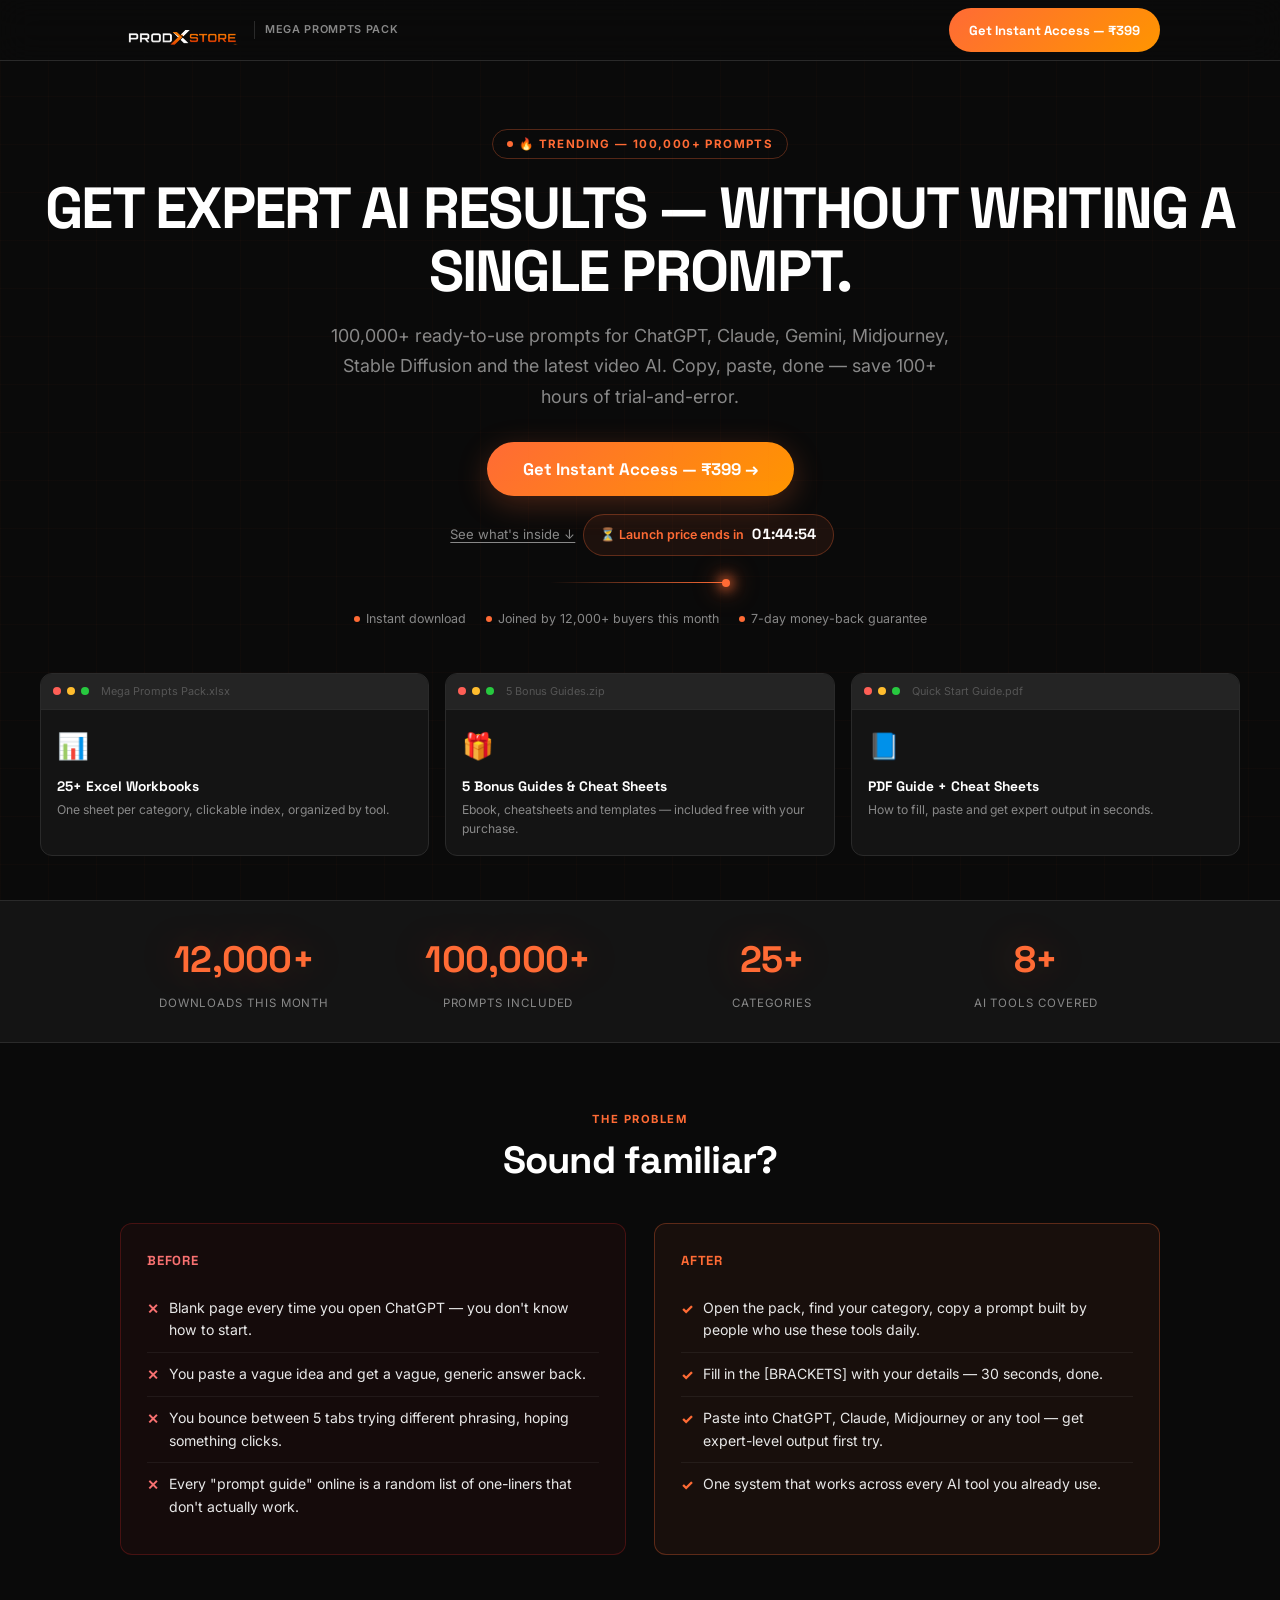
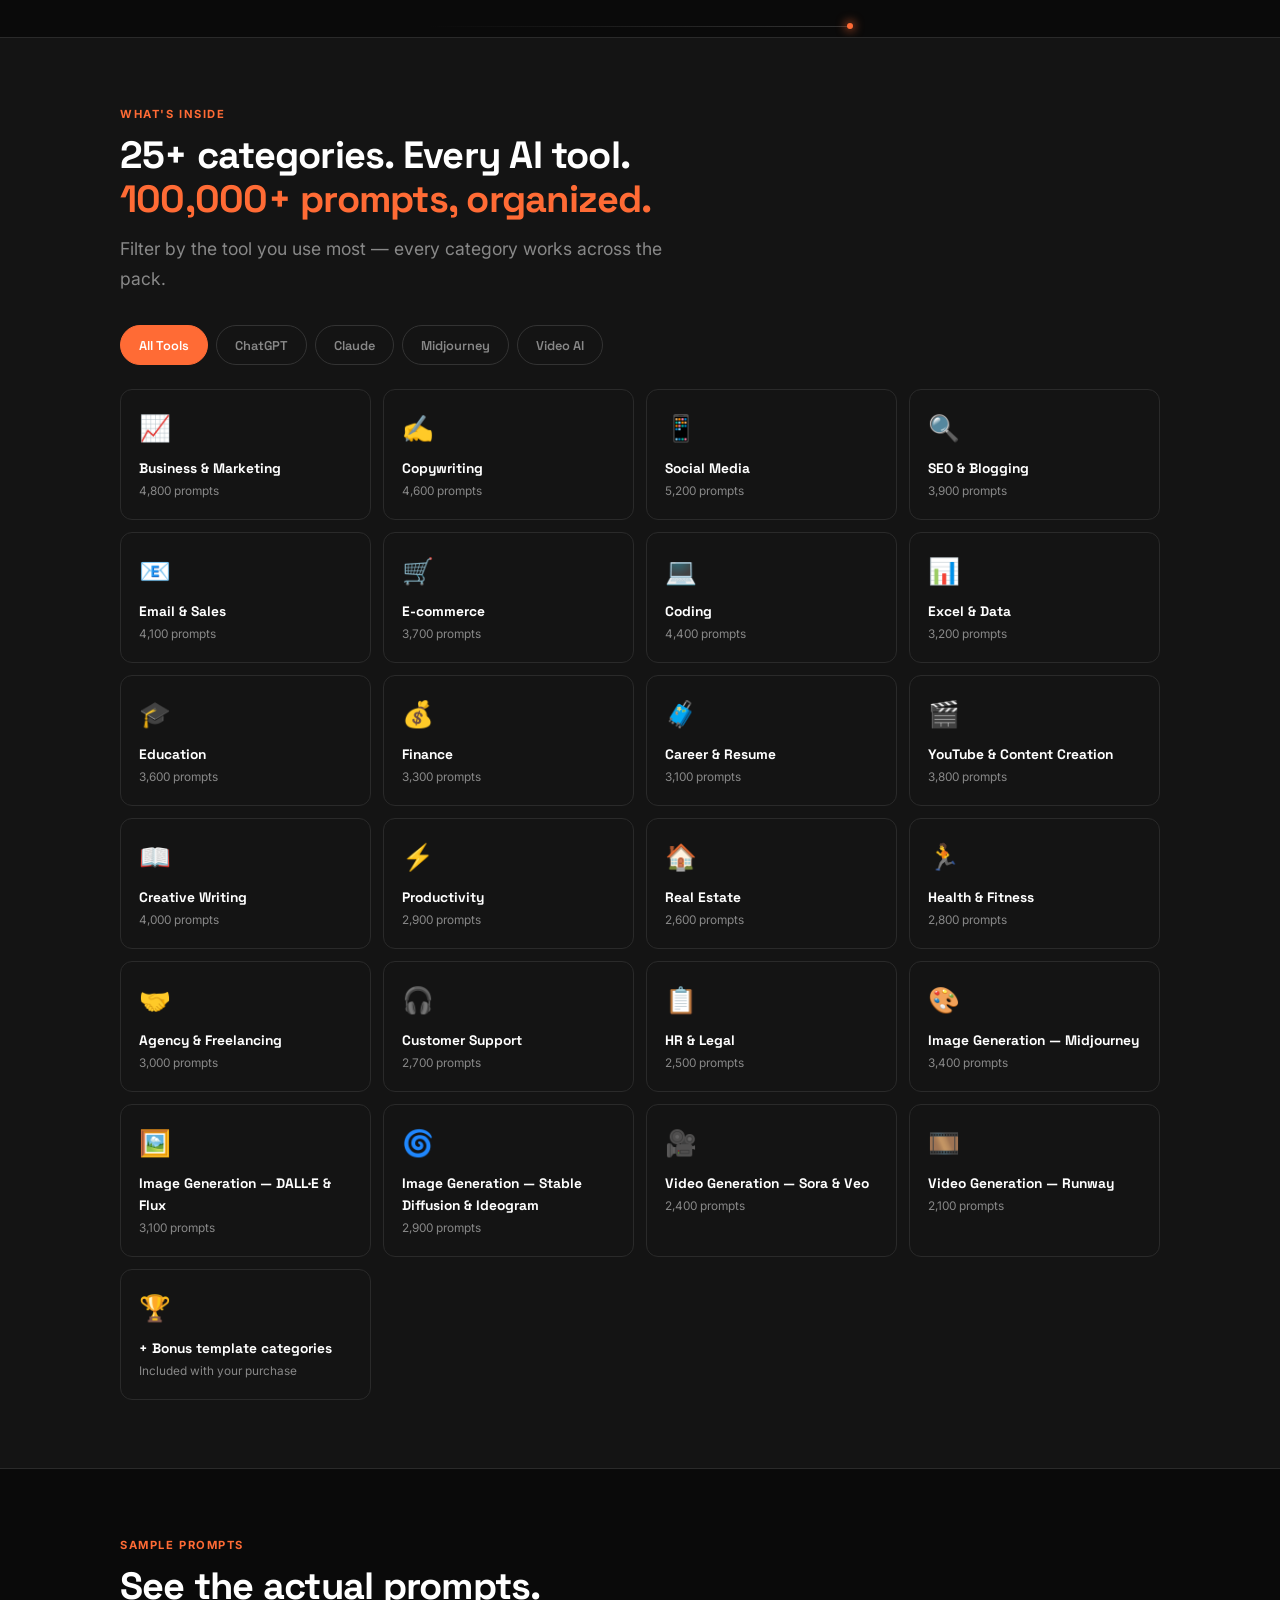
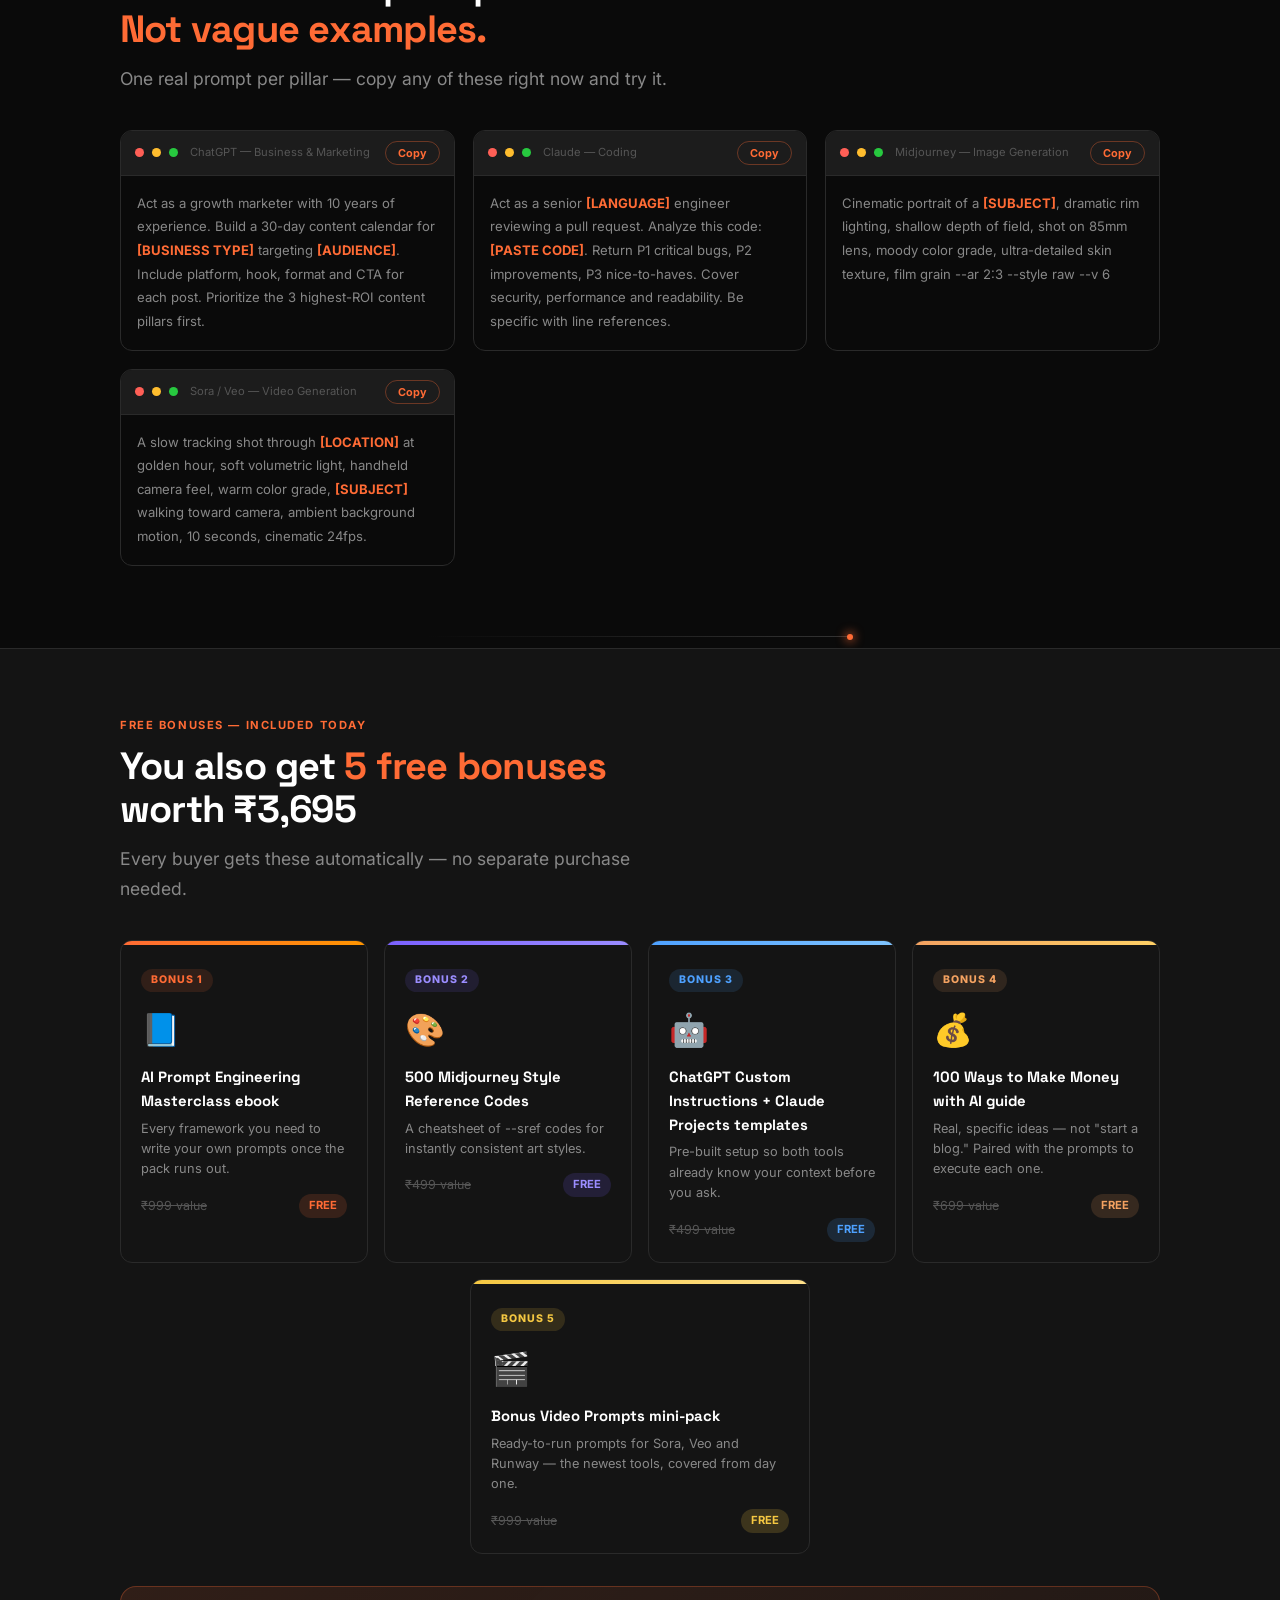
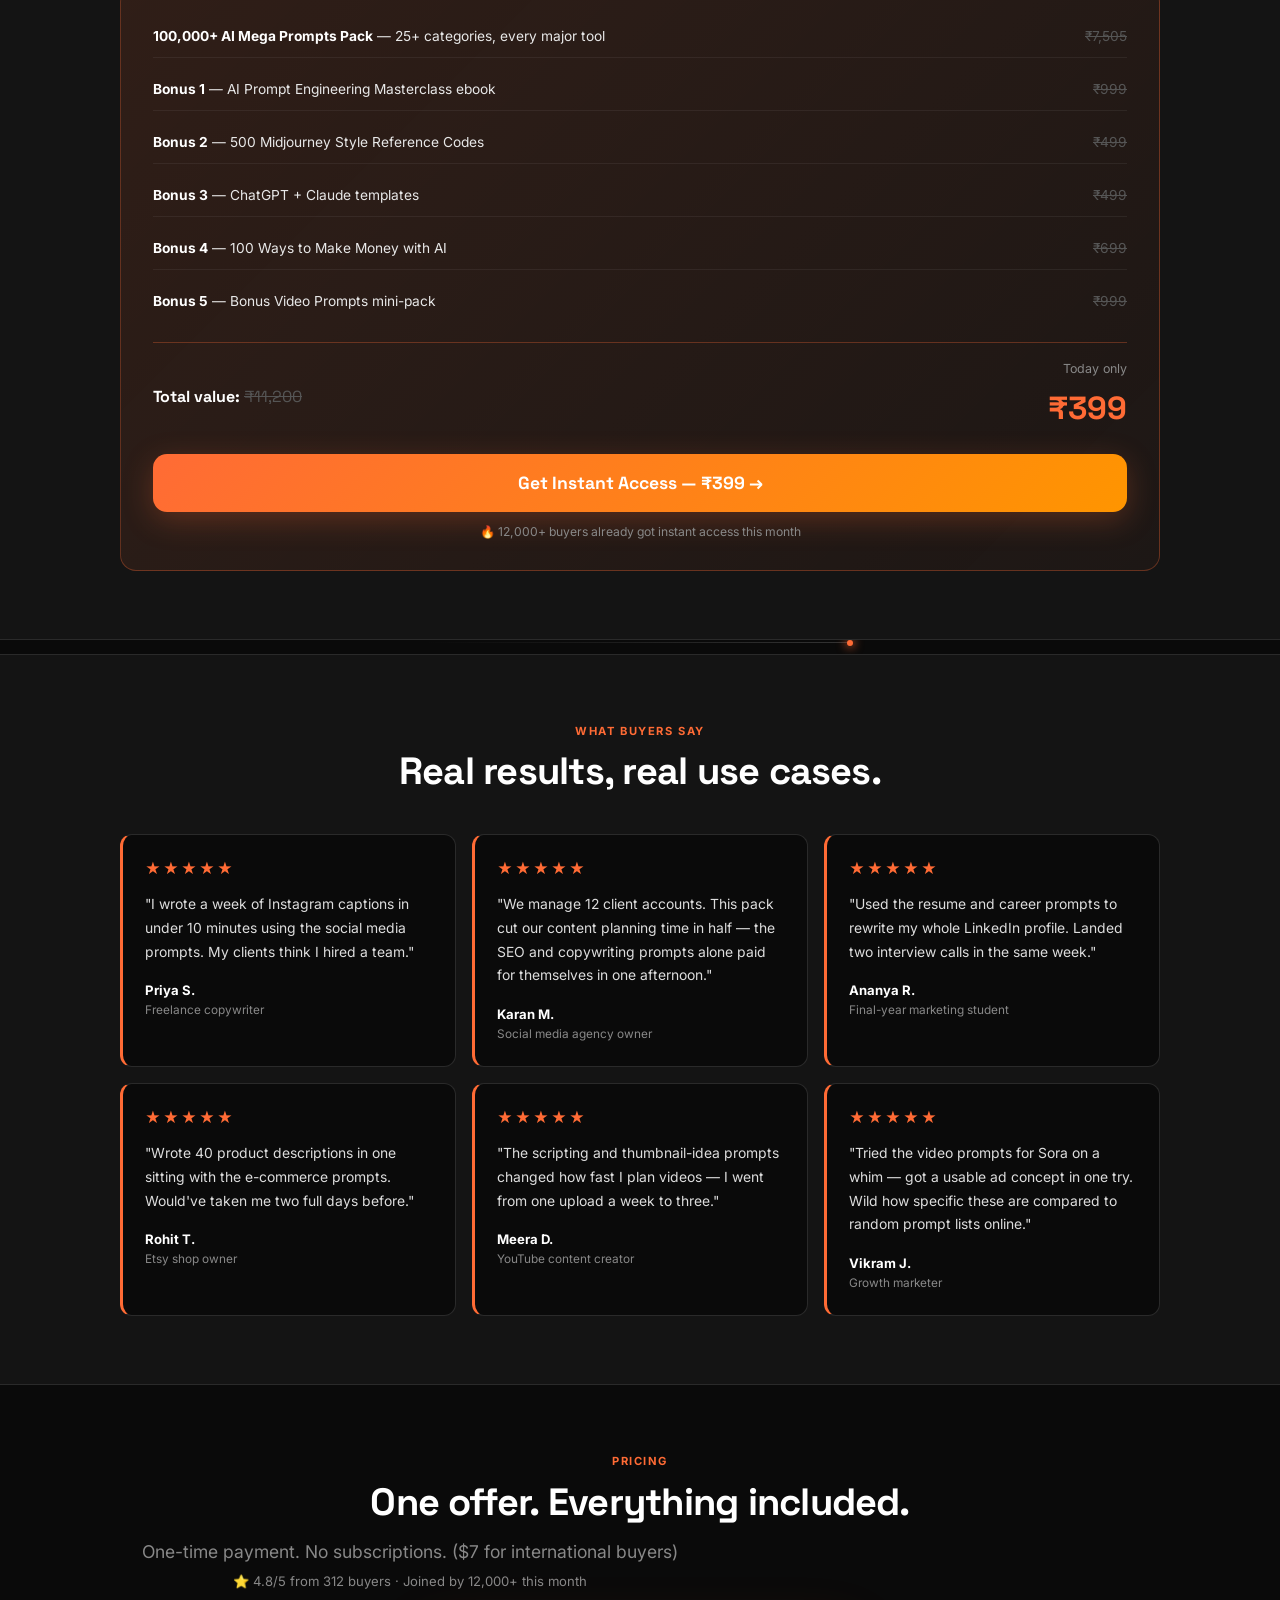
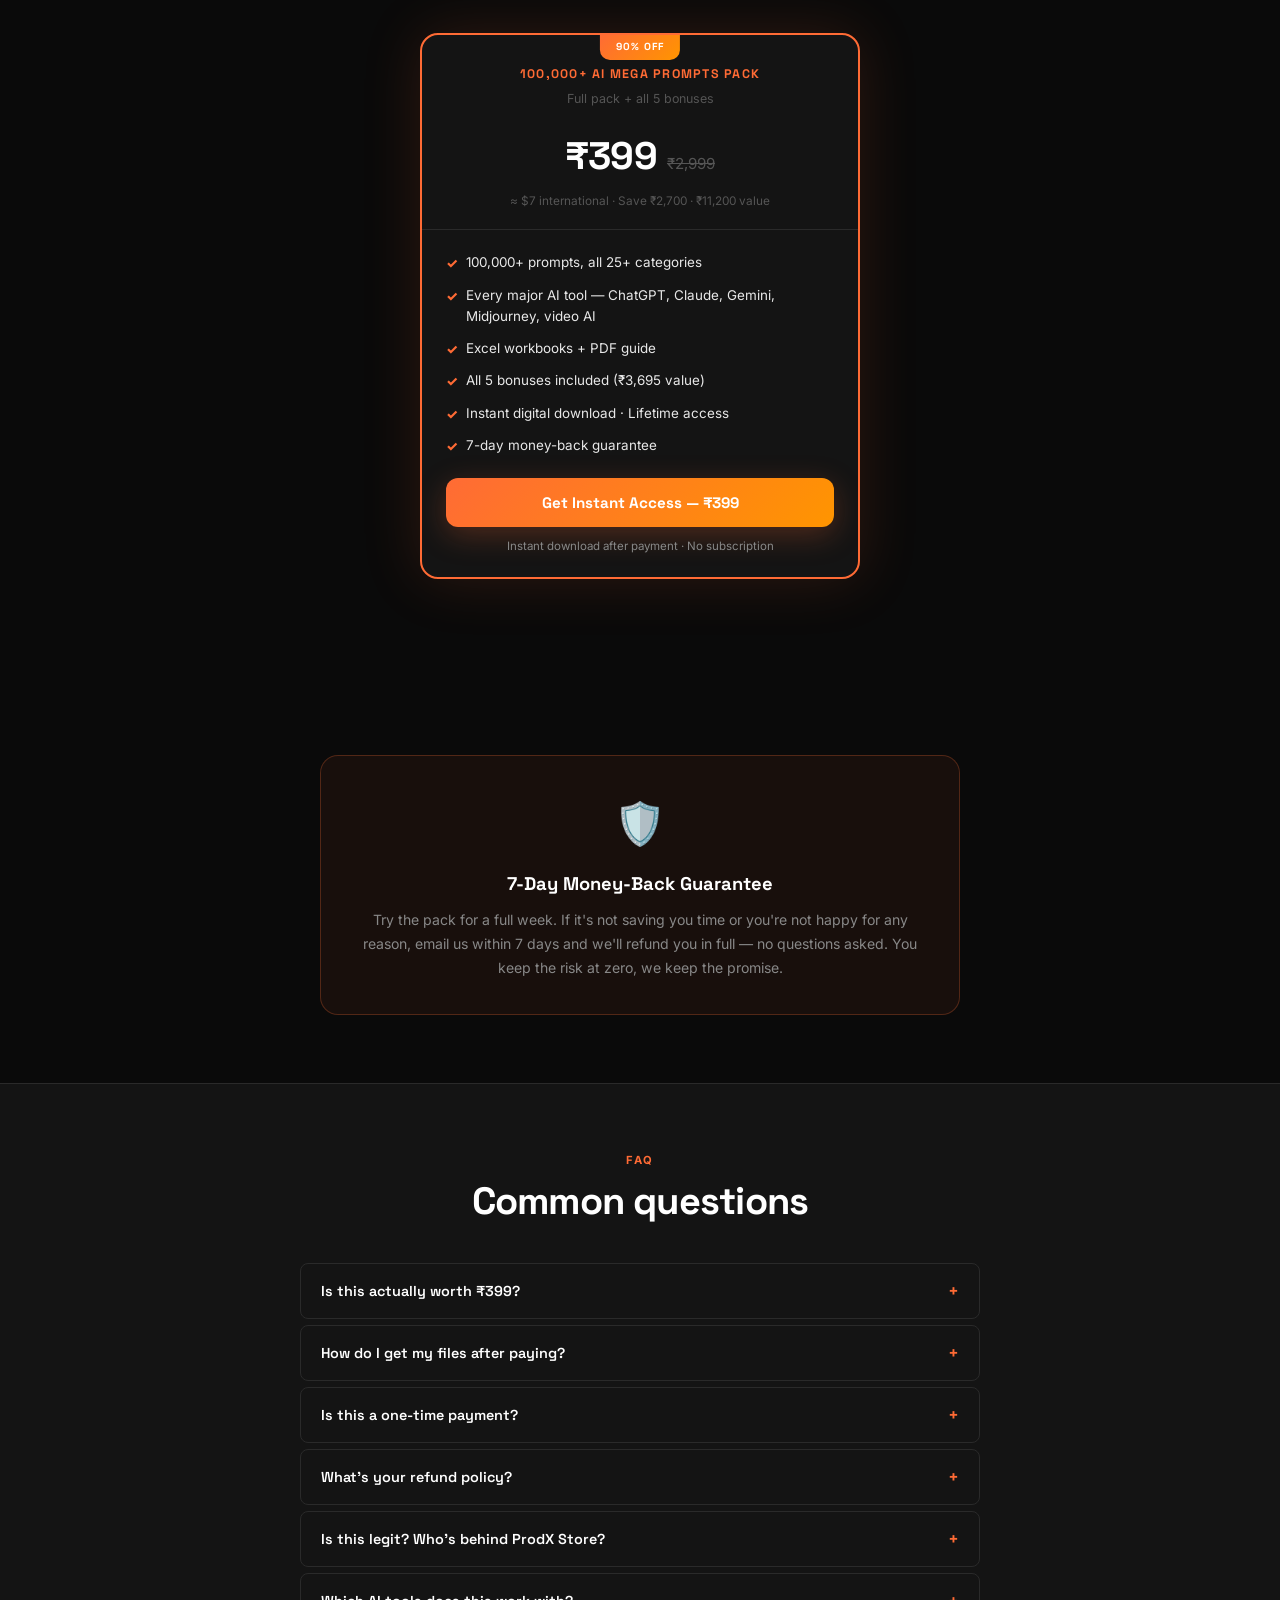
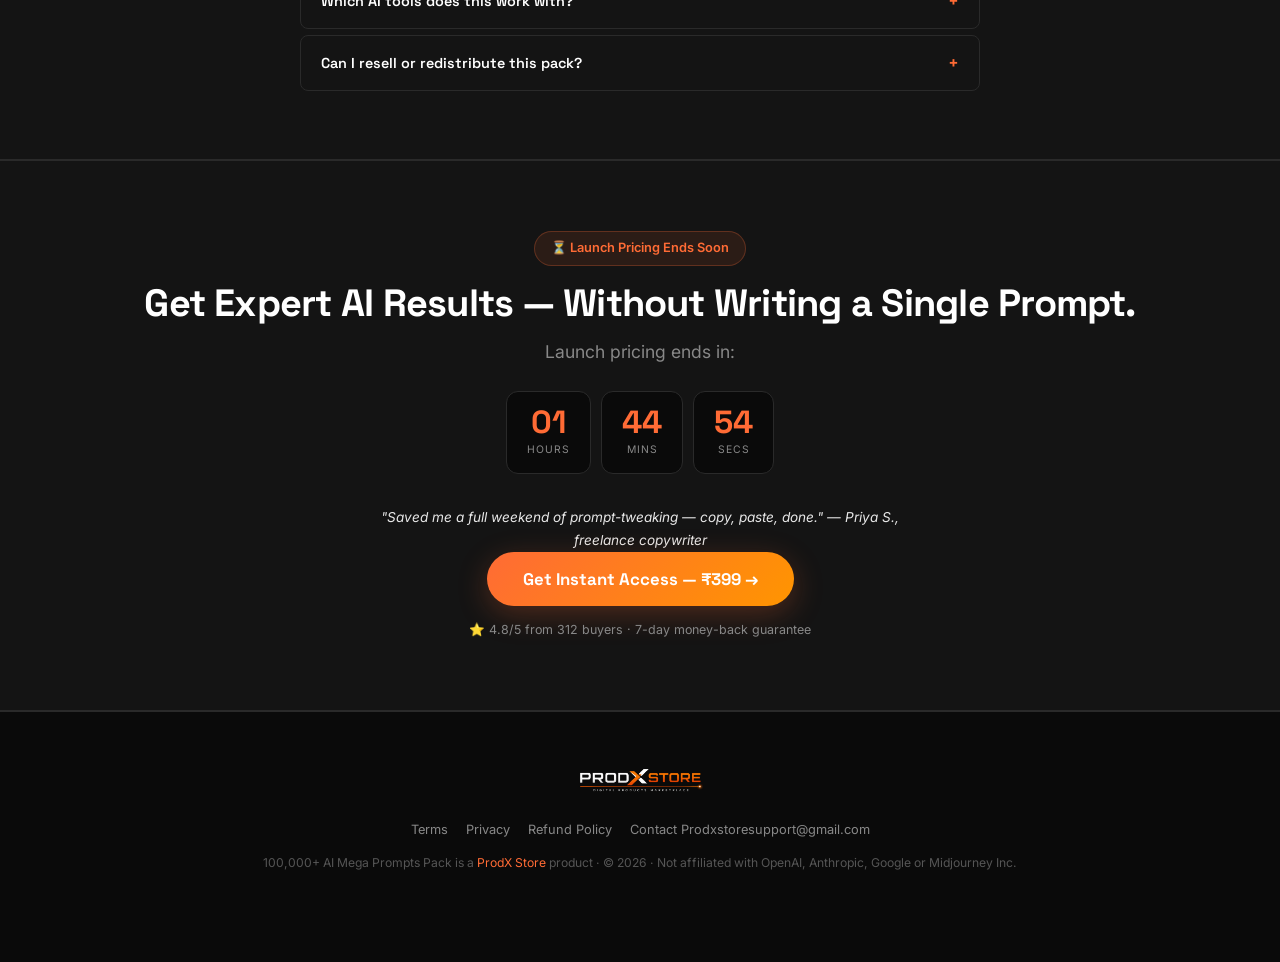
==== commit f520d544: "Sell Prompts Pack at Rs 399 through pay.prodxstore.com - Buy button opens pay.prodxstore.com/checkou" ====
--- a/index.html
+++ b/index.html
@@ -4,20 +4,20 @@
 <meta charset="UTF-8"/>
 <meta name="viewport" content="width=device-width,initial-scale=1.0"/>
 <title>100,000+ AI Prompts Pack — ChatGPT, Claude & Midjourney Prompts | ProdX Store</title>
-<meta name="description" content="100,000+ ready-to-use AI prompts for ChatGPT, Claude, Gemini, Midjourney, Stable Diffusion, Sora, Veo & more. 25+ categories + 5 free bonuses, ₹11,200 value — today ₹299."/>
+<meta name="description" content="100,000+ ready-to-use AI prompts for ChatGPT, Claude, Gemini, Midjourney, Stable Diffusion, Sora, Veo & more. 25+ categories + 5 free bonuses, ₹11,200 value — today ₹399."/>
 <link rel="canonical" href="https://prodxstore.com/mega-pack/"/>
 
 <!-- Open Graph -->
 <meta property="og:type" content="product"/>
 <meta property="og:title" content="100,000+ AI Prompts Pack — ChatGPT, Claude & Midjourney Prompts"/>
-<meta property="og:description" content="Stop writing prompts from scratch. 100,000+ ready-to-use prompts across 25+ categories for every major AI tool. ₹11,200 value — today ₹299."/>
+<meta property="og:description" content="Stop writing prompts from scratch. 100,000+ ready-to-use prompts across 25+ categories for every major AI tool. ₹11,200 value — today ₹399."/>
 <meta property="og:image" content="./assets/og-image.png"/>
 <meta property="og:url" content="https://prodxstore.com/mega-pack/"/>
 
 <!-- Twitter -->
 <meta name="twitter:card" content="summary_large_image"/>
 <meta name="twitter:title" content="100,000+ AI Prompts Pack — ChatGPT, Claude & Midjourney Prompts"/>
-<meta name="twitter:description" content="100,000+ ready-to-use AI prompts across 25+ categories. Excel + PDF. ₹11,200 value — today ₹299."/>
+<meta name="twitter:description" content="100,000+ ready-to-use AI prompts across 25+ categories. Excel + PDF. ₹11,200 value — today ₹399."/>
 <meta name="twitter:image" content="./assets/og-image.png"/>
 
 <link rel="icon" type="image/png" href="./favicon-32.png"/>
@@ -40,7 +40,7 @@
   "offers": {
     "@type": "Offer",
     "priceCurrency": "INR",
-    "price": "299",
+    "price": "399",
     "availability": "https://schema.org/InStock"
   },
   "aggregateRating": {
@@ -60,7 +60,7 @@
       <img src="./assets/logo-nav.png" alt="ProdX Store" style="height:30px;width:auto"/>
       <span style="font-size:.68rem;color:#888;font-weight:600;letter-spacing:.06em;border-left:1px solid #2A2A2A;padding-left:10px;text-transform:uppercase">Mega Prompts Pack</span>
     </a>
-    <button class="nav-cta" onclick="goTo('pricing')">Get Instant Access — ₹299</button>
+    <button class="nav-cta" onclick="goTo('pricing')">Get Instant Access — ₹399</button>
   </div>
 </nav>
 
@@ -70,7 +70,7 @@
   <h1 class="hero-h1">Get Expert AI Results — Without Writing a Single Prompt.</h1>
   <p class="hero-sub">100,000+ ready-to-use prompts for ChatGPT, Claude, Gemini, Midjourney, Stable Diffusion and the latest video AI. Copy, paste, done — save 100+ hours of trial-and-error.</p>
   <div class="hero-ctas">
-    <button class="btn btn-primary" onclick="goTo('pricing')">Get Instant Access — ₹299 →</button>
+    <button class="btn btn-primary" onclick="goTo('pricing')">Get Instant Access — ₹399 →</button>
   </div>
   <a href="#inside" class="hero-see-inside" onclick="goTo('inside');return false;">See what's inside ↓</a>
   <div class="hero-timer">
@@ -340,9 +340,9 @@
       </div>
       <div class="value-total-row">
         <div class="value-total-label">Total value: <span style="text-decoration:line-through;color:var(--su);font-weight:400">₹11,200</span></div>
-        <div><div style="text-align:right;font-size:.78rem;color:var(--mu);margin-bottom:4px">Today only</div><div class="value-total-price">₹299</div></div>
-      </div>
-      <button class="btn btn-primary btn-full" style="margin-top:20px" onclick="goTo('pricing')">Get Instant Access — ₹299 →</button>
+        <div><div style="text-align:right;font-size:.78rem;color:var(--mu);margin-bottom:4px">Today only</div><div class="value-total-price">₹399</div></div>
+      </div>
+      <button class="btn btn-primary btn-full" style="margin-top:20px" onclick="goTo('pricing')">Get Instant Access — ₹399 →</button>
       <p style="text-align:center;font-size:.76rem;color:var(--mu);margin-top:10px">🔥 12,000+ buyers already got instant access this month</p>
     </div>
   </div>
@@ -411,7 +411,7 @@
         <div class="price-head">
           <div class="price-tier">100,000+ AI Mega Prompts Pack</div>
           <div class="price-tier-desc">Full pack + all 5 bonuses</div>
-          <div class="price-amt-row"><div class="price-amt">₹299</div><div class="price-was">₹2,999</div></div>
+          <div class="price-amt-row"><div class="price-amt">₹399</div><div class="price-was">₹2,999</div></div>
           <div class="price-usd">≈ $7 international · Save ₹2,700 · ₹11,200 value</div>
         </div>
         <div class="price-body">
@@ -424,7 +424,7 @@
             <li>7-day money-back guarantee</li>
           </ul>
           <!-- RAZORPAY_PAYMENT_PAGE -->
-          <button class="btn btn-primary price-cta" onclick="payWithRazorpay()">Get Instant Access — ₹299</button>
+          <button class="btn btn-primary price-cta" onclick="payWithRazorpay()">Get Instant Access — ₹399</button>
           <p style="text-align:center;font-size:.72rem;color:var(--mu);margin-top:10px">Instant download after payment · No subscription</p>
         </div>
       </div>
@@ -450,8 +450,8 @@
     <h2 class="h2 sec-center" style="text-align:center">Common questions</h2>
     <div class="faq-list">
       <div class="faq-item">
-        <button class="faq-q">Is this actually worth ₹299?<span class="faq-icon">+</span></button>
-        <div class="faq-a">You're getting 100,000+ prompts plus 5 bonuses — a ₹11,200 value — for ₹299. That's less than one hour of a freelancer's time, and it saves you 100+ hours of trial-and-error prompting. If it doesn't pay for itself in your first week, refund it.</div>
+        <button class="faq-q">Is this actually worth ₹399?<span class="faq-icon">+</span></button>
+        <div class="faq-a">You're getting 100,000+ prompts plus 5 bonuses — a ₹11,200 value — for ₹399. That's less than one hour of a freelancer's time, and it saves you 100+ hours of trial-and-error prompting. If it doesn't pay for itself in your first week, refund it.</div>
       </div>
       <div class="faq-item">
         <button class="faq-q">How do I get my files after paying?<span class="faq-icon">+</span></button>
@@ -494,7 +494,7 @@
         <div class="cd-box"><div class="cd-num" id="cd-s">00</div><div class="cd-label">Secs</div></div>
       </div>
       <p class="testi-text" data-placeholder="true" style="max-width:520px;margin:20px auto 0;font-size:.85rem;text-align:center;color:var(--tx);font-style:italic">"Saved me a full weekend of prompt-tweaking — copy, paste, done." — Priya S., freelance copywriter</p>
-      <button class="btn btn-primary" onclick="goTo('pricing')">Get Instant Access — ₹299 →</button>
+      <button class="btn btn-primary" onclick="goTo('pricing')">Get Instant Access — ₹399 →</button>
       <p style="text-align:center;font-size:.78rem;color:var(--mu);margin-top:14px">⭐ 4.8/5 from 312 buyers · 7-day money-back guarantee</p>
     </div>
   </div>
@@ -517,9 +517,9 @@
   <div class="sticky-in">
     <div>
       <div class="sticky-text-top">🔥 12,000+ bought this month</div>
-      <div class="sticky-text-bot">100,000+ Prompts — <span style="color:var(--or)">₹299</span> <span style="text-decoration:line-through;color:var(--su);font-size:.8rem">₹2,999</span></div>
-    </div>
-    <button class="sticky-btn" onclick="goTo('pricing')">Get Access — ₹299 →</button>
+      <div class="sticky-text-bot">100,000+ Prompts — <span style="color:var(--or)">₹399</span> <span style="text-decoration:line-through;color:var(--su);font-size:.8rem">₹2,999</span></div>
+    </div>
+    <button class="sticky-btn" onclick="goTo('pricing')">Get Access — ₹399 →</button>
   </div>
 </div>
 
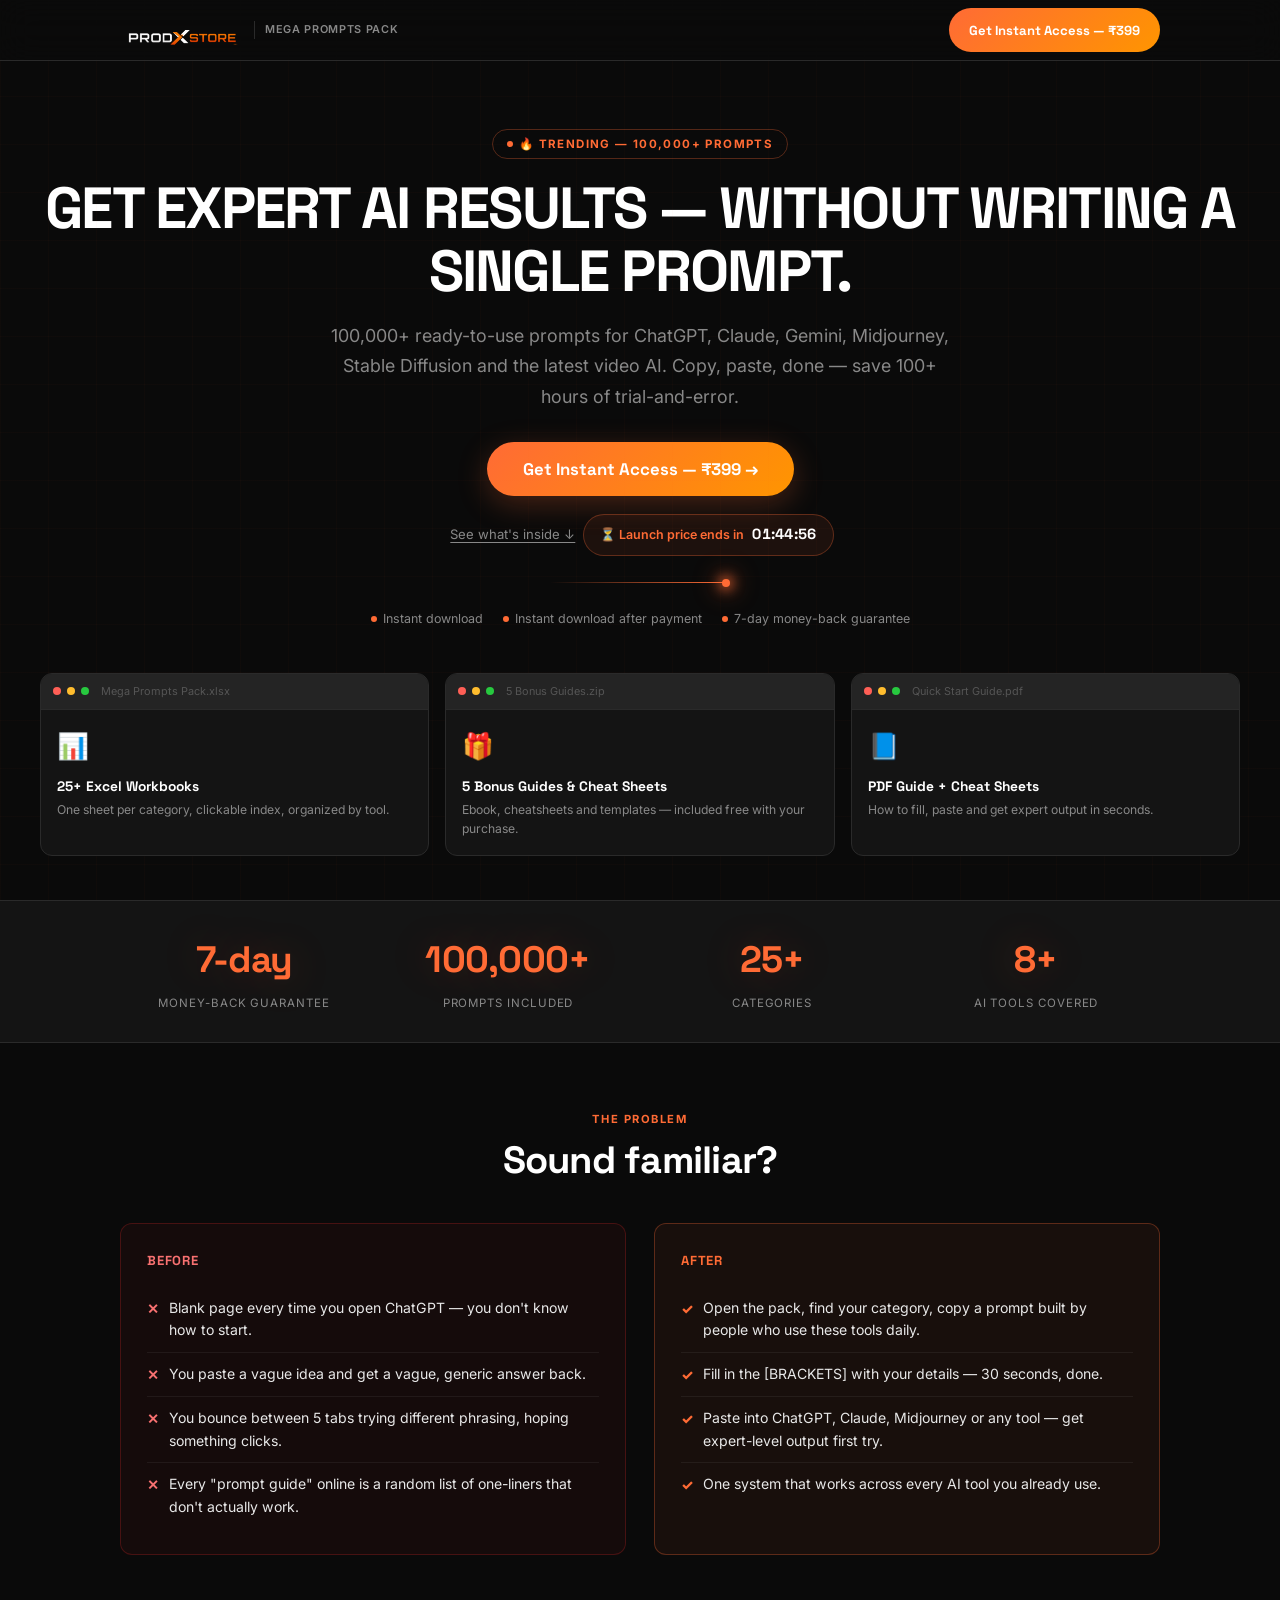
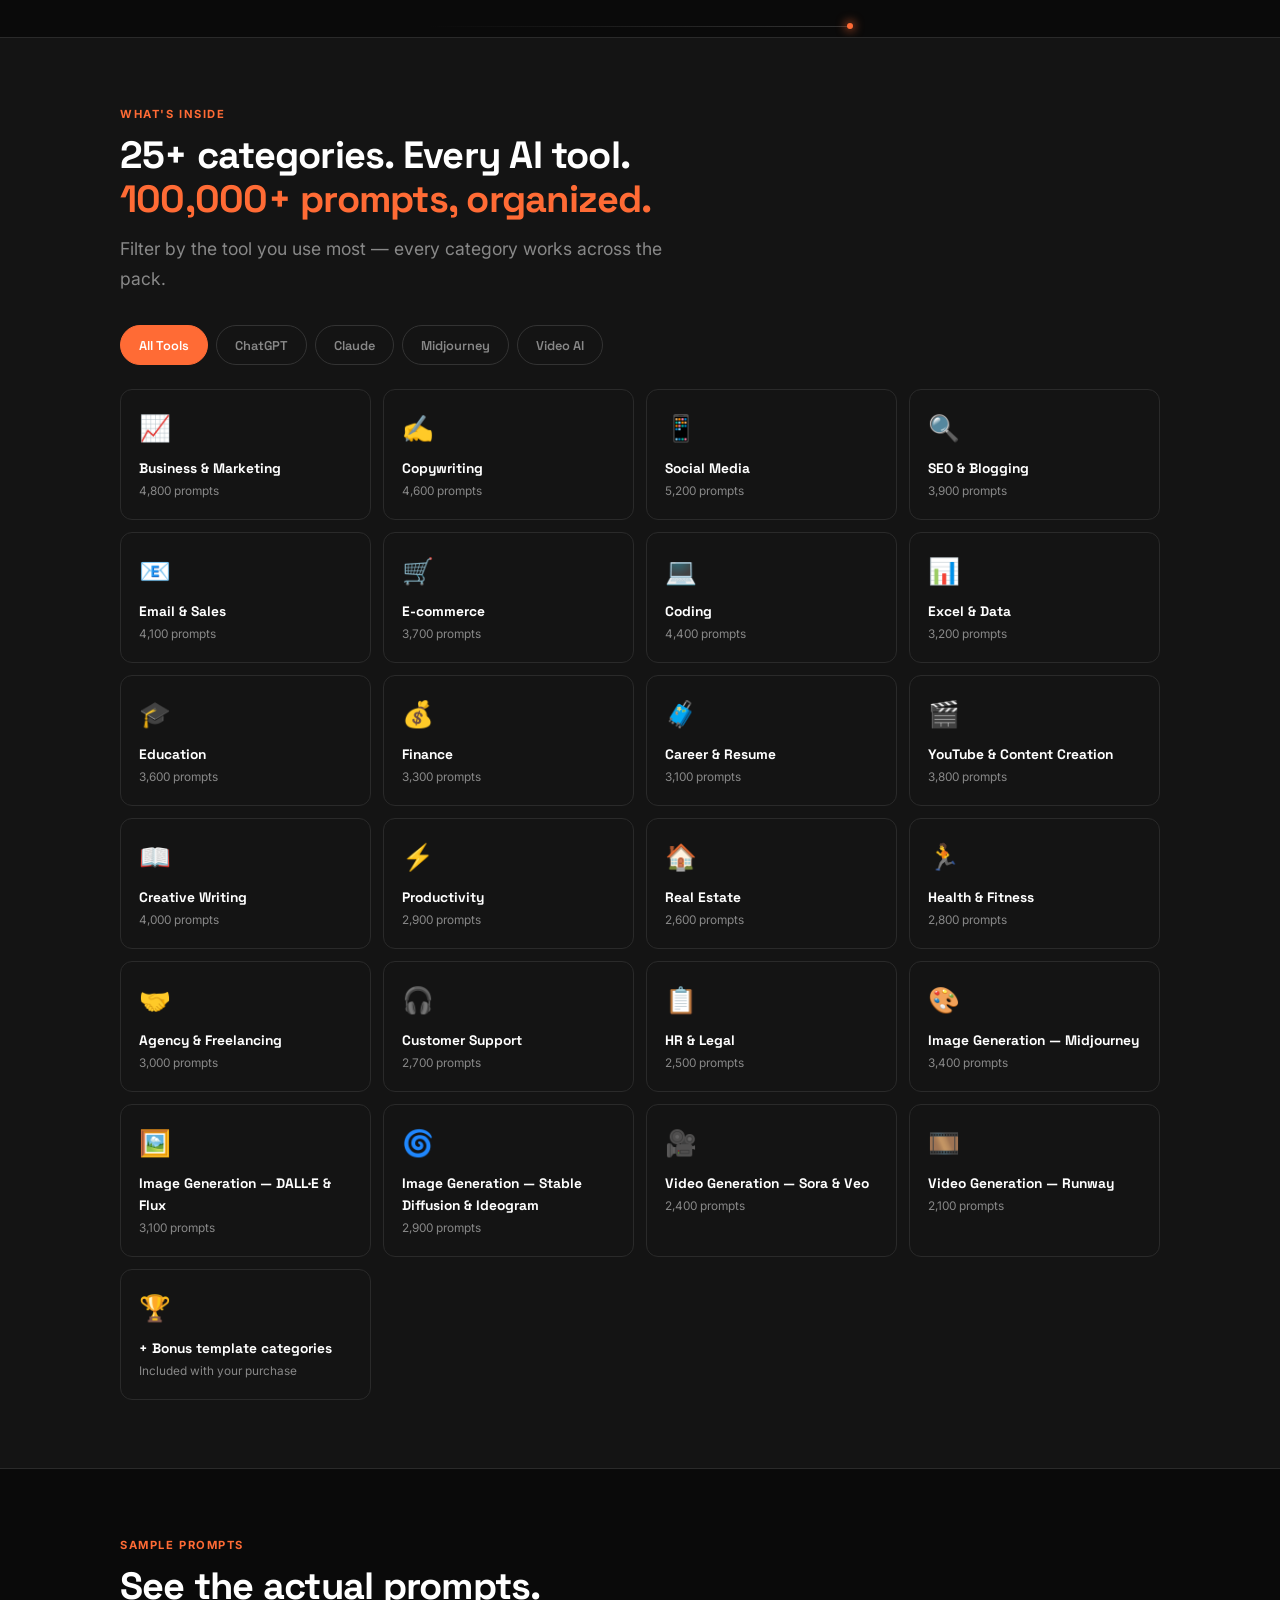
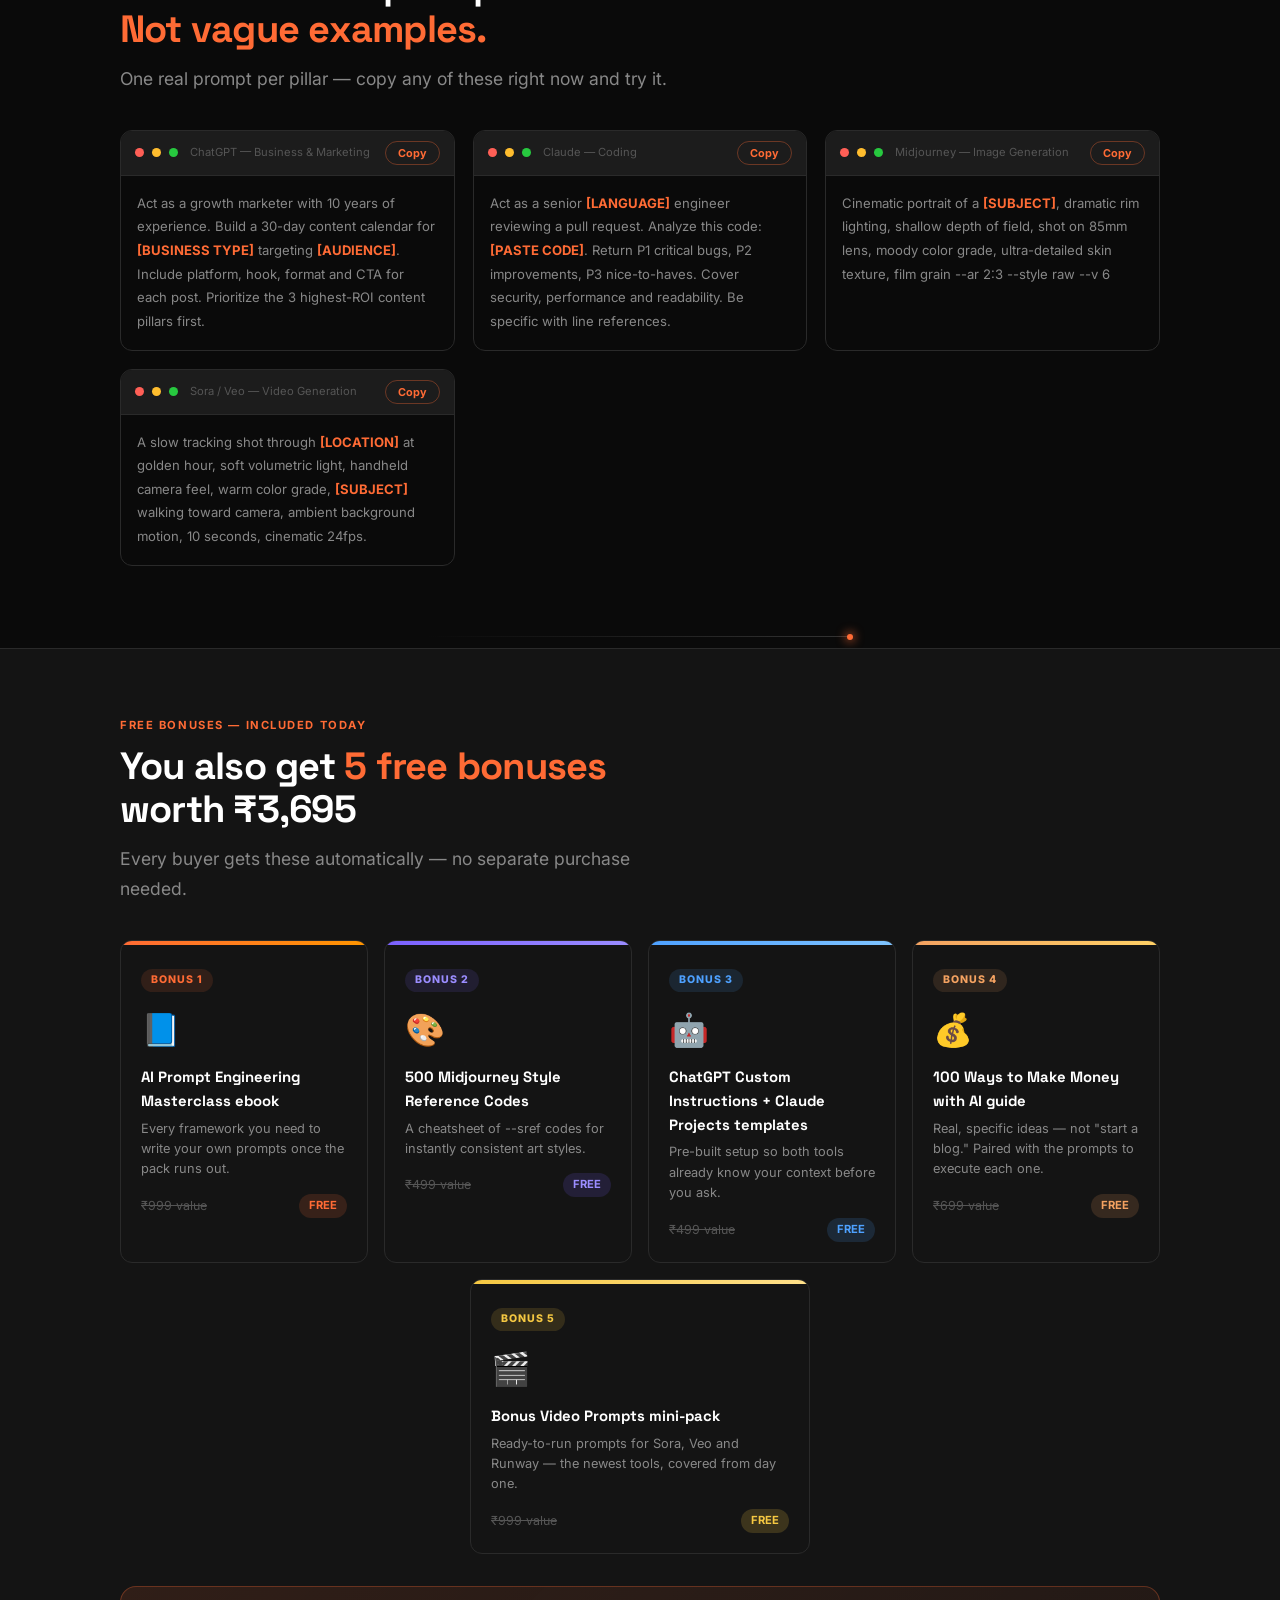
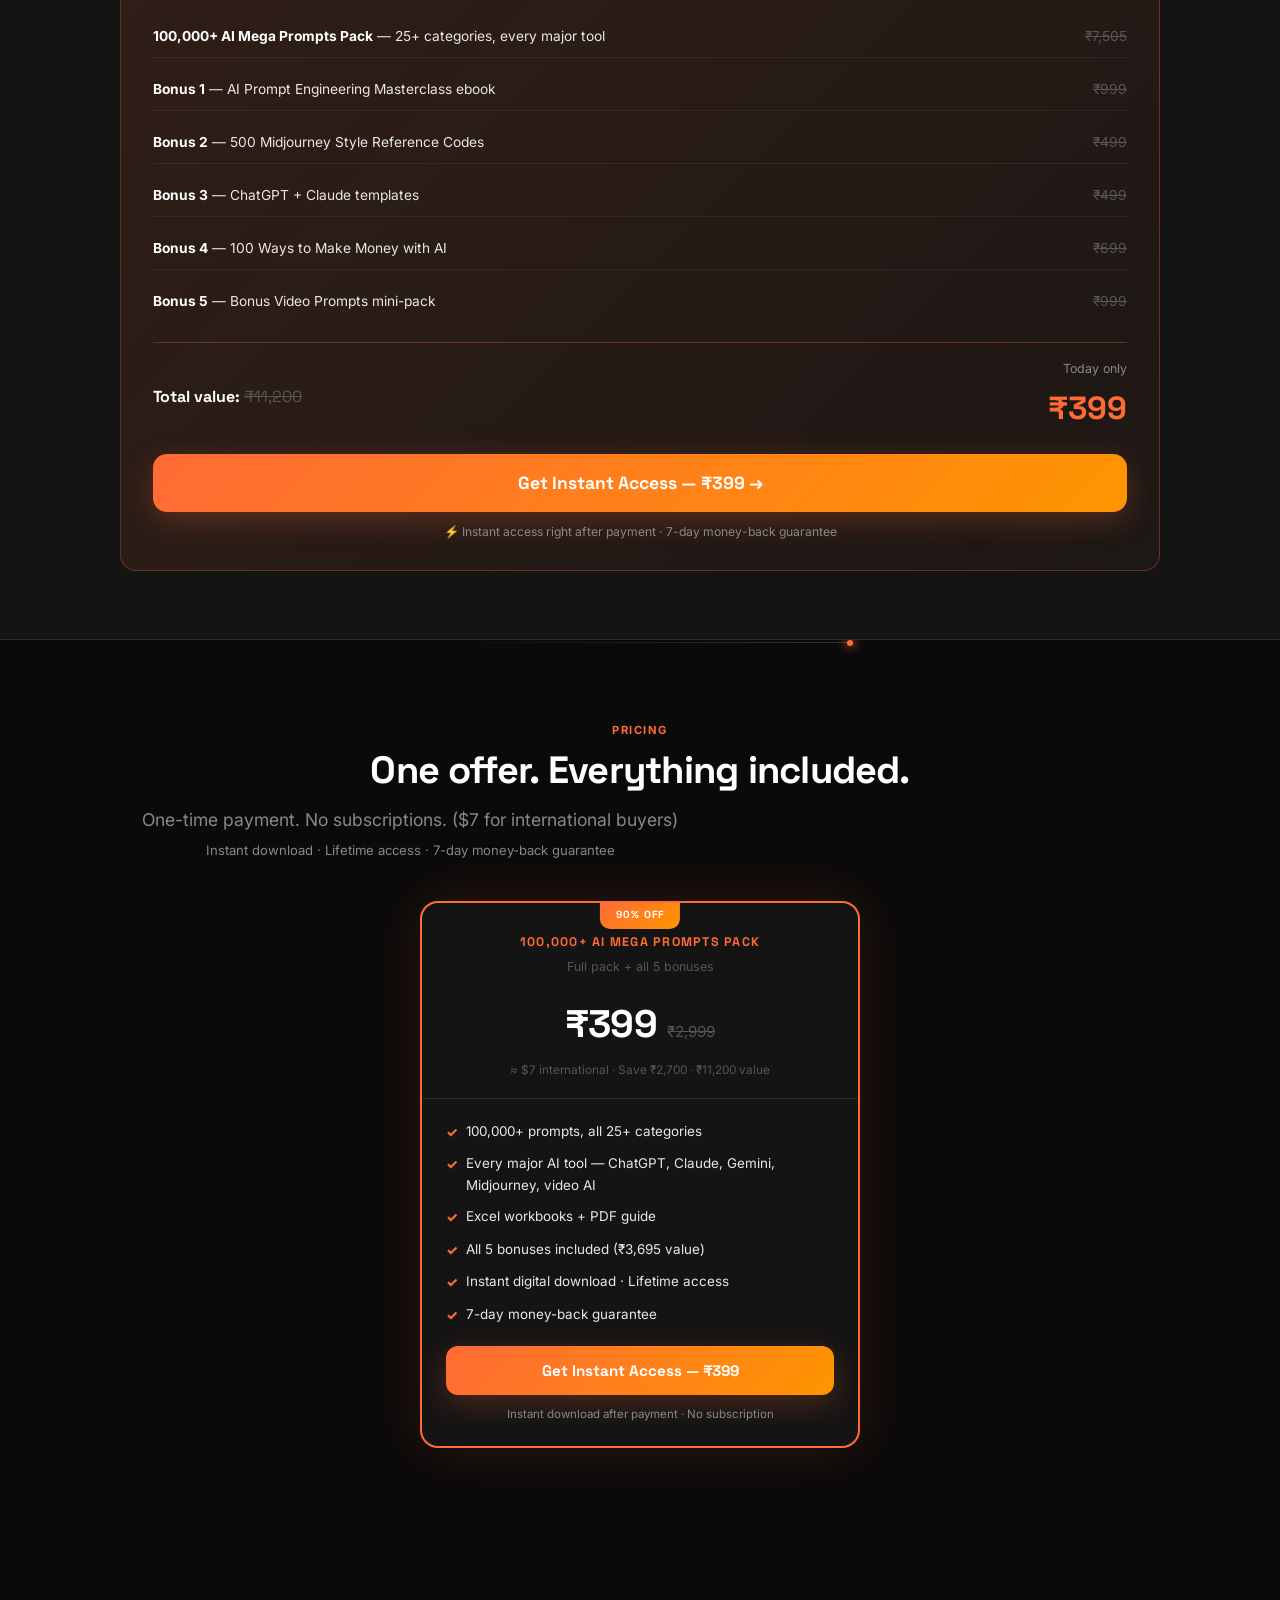
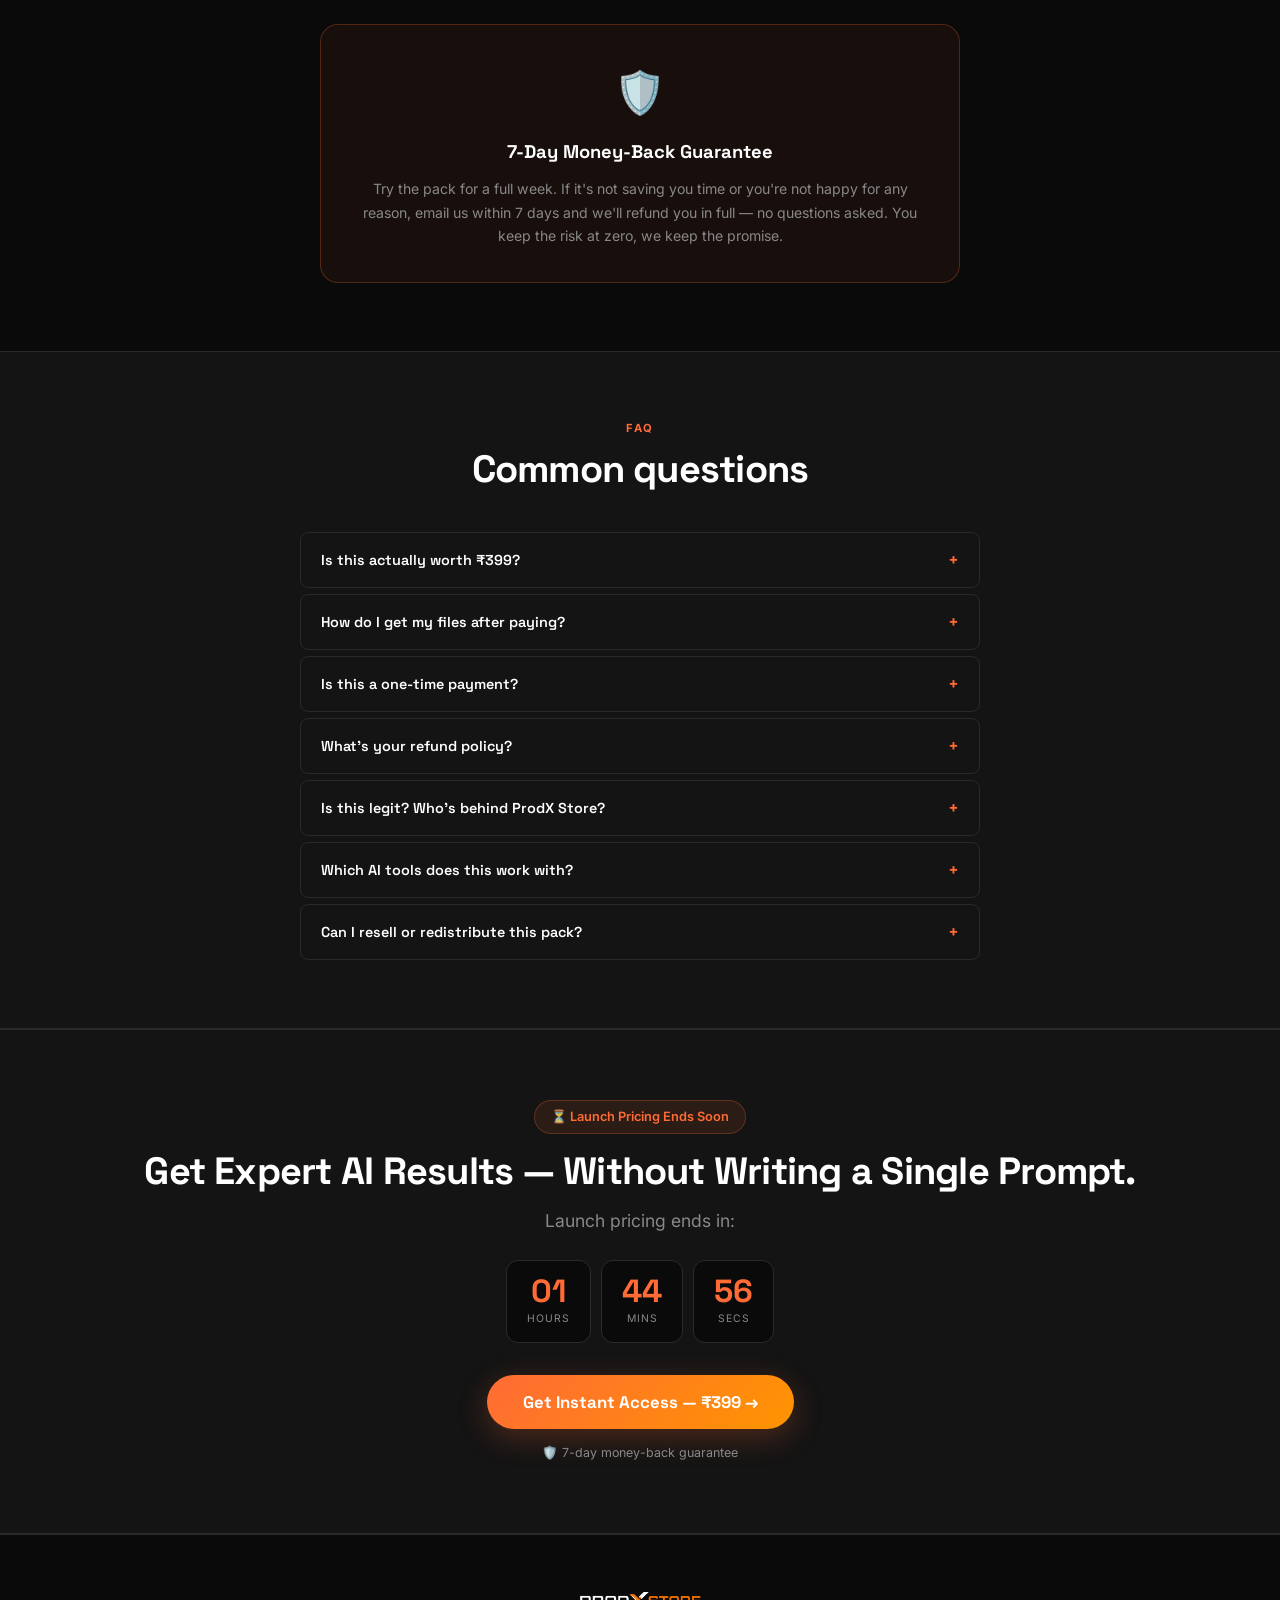
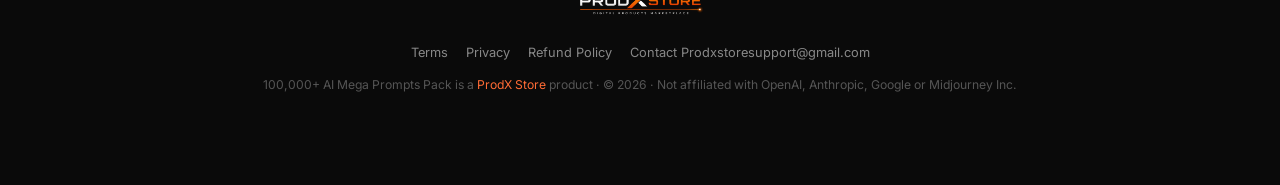
==== commit 95e5c1f3: "Remove unverifiable sales numbers, rating and placeholder testimonials Replaces '12,000+ this month'" ====
--- a/index.html
+++ b/index.html
@@ -42,11 +42,6 @@
     "priceCurrency": "INR",
     "price": "399",
     "availability": "https://schema.org/InStock"
-  },
-  "aggregateRating": {
-    "@type": "AggregateRating",
-    "ratingValue": "4.8",
-    "reviewCount": "312"
   }
 }
 </script>
@@ -80,7 +75,7 @@
   <div class="brand-rule"><span class="dot"></span></div>
   <div class="trust-row">
     <div class="trust-item"><div class="trust-dot"></div>Instant download</div>
-    <div class="trust-item"><div class="trust-dot"></div>Joined by 12,000+ buyers this month</div>
+    <div class="trust-item"><div class="trust-dot"></div>Instant download after payment</div>
     <div class="trust-item"><div class="trust-dot"></div>7-day money-back guarantee</div>
   </div>
 
@@ -133,7 +128,7 @@
 <div class="proof-bar">
   <div class="wrap">
     <div class="proof-grid">
-      <div class="reveal"><div class="proof-num" data-count="12000" data-suffix="+">0</div><div class="proof-label">Downloads this month</div></div>
+      <div class="reveal"><div class="proof-num" data-count="7" data-suffix="-day">0</div><div class="proof-label">Money-back guarantee</div></div>
       <div class="reveal"><div class="proof-num" data-count="100000" data-suffix="+">0</div><div class="proof-label">Prompts included</div></div>
       <div class="reveal"><div class="proof-num" data-count="25" data-suffix="+">0</div><div class="proof-label">Categories</div></div>
       <div class="reveal"><div class="proof-num" data-count="8" data-suffix="+">0</div><div class="proof-label">AI tools covered</div></div>
@@ -343,59 +338,13 @@
         <div><div style="text-align:right;font-size:.78rem;color:var(--mu);margin-bottom:4px">Today only</div><div class="value-total-price">₹399</div></div>
       </div>
       <button class="btn btn-primary btn-full" style="margin-top:20px" onclick="goTo('pricing')">Get Instant Access — ₹399 →</button>
-      <p style="text-align:center;font-size:.76rem;color:var(--mu);margin-top:10px">🔥 12,000+ buyers already got instant access this month</p>
+      <p style="text-align:center;font-size:.76rem;color:var(--mu);margin-top:10px">⚡ Instant access right after payment · 7-day money-back guarantee</p>
     </div>
   </div>
 </section>
 
 <div class="section-divider"><span class="dot"></span></div>
 
-<!-- PLACEHOLDER TESTIMONIALS — replace with real customer feedback before scaling ads -->
-<section class="section section-dark">
-  <div class="wrap">
-    <div class="sec-label sec-center" style="text-align:center">What Buyers Say</div>
-    <h2 class="h2 sec-center" style="text-align:center">Real results, real use cases.</h2>
-    <div class="testi-grid">
-      <div class="testi-card reveal" data-placeholder="true">
-        <div class="stars">★★★★★</div>
-        <p class="testi-text">"I wrote a week of Instagram captions in under 10 minutes using the social media prompts. My clients think I hired a team."</p>
-        <div class="testi-name">Priya S.</div>
-        <div class="testi-role">Freelance copywriter</div>
-      </div>
-      <div class="testi-card reveal" data-placeholder="true">
-        <div class="stars">★★★★★</div>
-        <p class="testi-text">"We manage 12 client accounts. This pack cut our content planning time in half — the SEO and copywriting prompts alone paid for themselves in one afternoon."</p>
-        <div class="testi-name">Karan M.</div>
-        <div class="testi-role">Social media agency owner</div>
-      </div>
-      <div class="testi-card reveal" data-placeholder="true">
-        <div class="stars">★★★★★</div>
-        <p class="testi-text">"Used the resume and career prompts to rewrite my whole LinkedIn profile. Landed two interview calls in the same week."</p>
-        <div class="testi-name">Ananya R.</div>
-        <div class="testi-role">Final-year marketing student</div>
-      </div>
-      <div class="testi-card reveal" data-placeholder="true">
-        <div class="stars">★★★★★</div>
-        <p class="testi-text">"Wrote 40 product descriptions in one sitting with the e-commerce prompts. Would've taken me two full days before."</p>
-        <div class="testi-name">Rohit T.</div>
-        <div class="testi-role">Etsy shop owner</div>
-      </div>
-      <div class="testi-card reveal" data-placeholder="true">
-        <div class="stars">★★★★★</div>
-        <p class="testi-text">"The scripting and thumbnail-idea prompts changed how fast I plan videos — I went from one upload a week to three."</p>
-        <div class="testi-name">Meera D.</div>
-        <div class="testi-role">YouTube content creator</div>
-      </div>
-      <div class="testi-card reveal" data-placeholder="true">
-        <div class="stars">★★★★★</div>
-        <p class="testi-text">"Tried the video prompts for Sora on a whim — got a usable ad concept in one try. Wild how specific these are compared to random prompt lists online."</p>
-        <div class="testi-name">Vikram J.</div>
-        <div class="testi-role">Growth marketer</div>
-      </div>
-    </div>
-  </div>
-</section>
-<!-- END PLACEHOLDER TESTIMONIALS -->
 
 <!-- ═══════════════════ PRICING ═══════════════════ -->
 <section class="section" id="pricing">
@@ -403,7 +352,7 @@
     <div class="sec-label sec-center" style="text-align:center">Pricing</div>
     <h2 class="h2 sec-center" style="text-align:center">One offer. Everything included.</h2>
     <p class="sub sec-center" style="text-align:center;margin-bottom:4px">One-time payment. No subscriptions. <span style="color:var(--mu)">($7 for international buyers)</span></p>
-    <p class="sub sec-center" style="text-align:center;margin-bottom:8px;font-size:.82rem">⭐ 4.8/5 from 312 buyers · Joined by 12,000+ this month</p>
+    <p class="sub sec-center" style="text-align:center;margin-bottom:8px;font-size:.82rem">Instant download · Lifetime access · 7-day money-back guarantee</p>
 
     <div class="pricing-grid">
       <div class="price-card featured reveal">
@@ -467,7 +416,7 @@
       </div>
       <div class="faq-item">
         <button class="faq-q">Is this legit? Who's behind ProdX Store?<span class="faq-icon">+</span></button>
-        <div class="faq-a">ProdX Store is a digital products marketplace — 12,000+ downloads this month across our prompt packs. Checkout runs through Razorpay (the same processor used by most Indian D2C brands), and every purchase is backed by our 7-day money-back guarantee.</div>
+        <div class="faq-a">ProdX Store is a digital products marketplace. Checkout runs through Razorpay (the same processor used by most Indian D2C brands), and every purchase is backed by our 7-day money-back guarantee.</div>
       </div>
       <div class="faq-item">
         <button class="faq-q">Which AI tools does this work with?<span class="faq-icon">+</span></button>
@@ -493,9 +442,8 @@
         <div class="cd-box"><div class="cd-num" id="cd-m">25</div><div class="cd-label">Mins</div></div>
         <div class="cd-box"><div class="cd-num" id="cd-s">00</div><div class="cd-label">Secs</div></div>
       </div>
-      <p class="testi-text" data-placeholder="true" style="max-width:520px;margin:20px auto 0;font-size:.85rem;text-align:center;color:var(--tx);font-style:italic">"Saved me a full weekend of prompt-tweaking — copy, paste, done." — Priya S., freelance copywriter</p>
       <button class="btn btn-primary" onclick="goTo('pricing')">Get Instant Access — ₹399 →</button>
-      <p style="text-align:center;font-size:.78rem;color:var(--mu);margin-top:14px">⭐ 4.8/5 from 312 buyers · 7-day money-back guarantee</p>
+      <p style="text-align:center;font-size:.78rem;color:var(--mu);margin-top:14px">🛡️ 7-day money-back guarantee</p>
     </div>
   </div>
 </section>
@@ -516,7 +464,7 @@
 <div id="sticky-bar">
   <div class="sticky-in">
     <div>
-      <div class="sticky-text-top">🔥 12,000+ bought this month</div>
+      <div class="sticky-text-top">⚡ Instant download</div>
       <div class="sticky-text-bot">100,000+ Prompts — <span style="color:var(--or)">₹399</span> <span style="text-decoration:line-through;color:var(--su);font-size:.8rem">₹2,999</span></div>
     </div>
     <button class="sticky-btn" onclick="goTo('pricing')">Get Access — ₹399 →</button>
